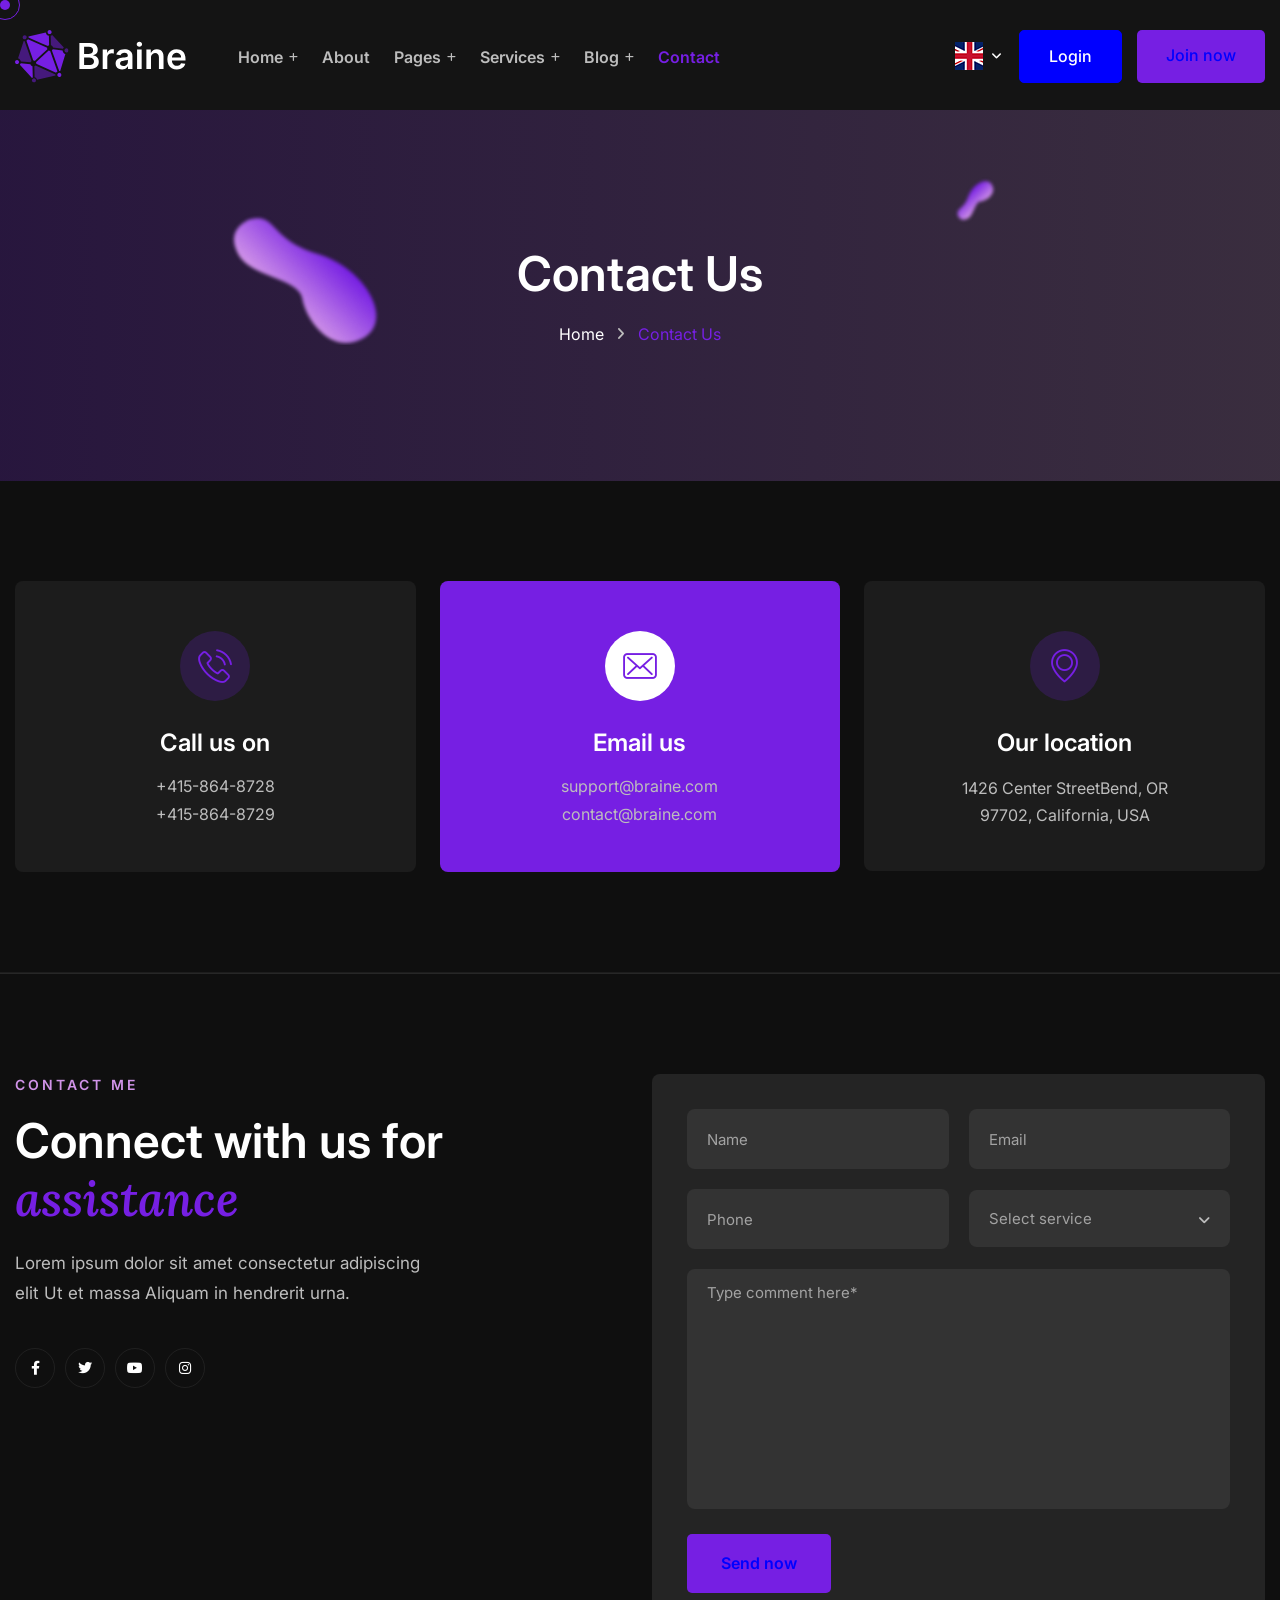
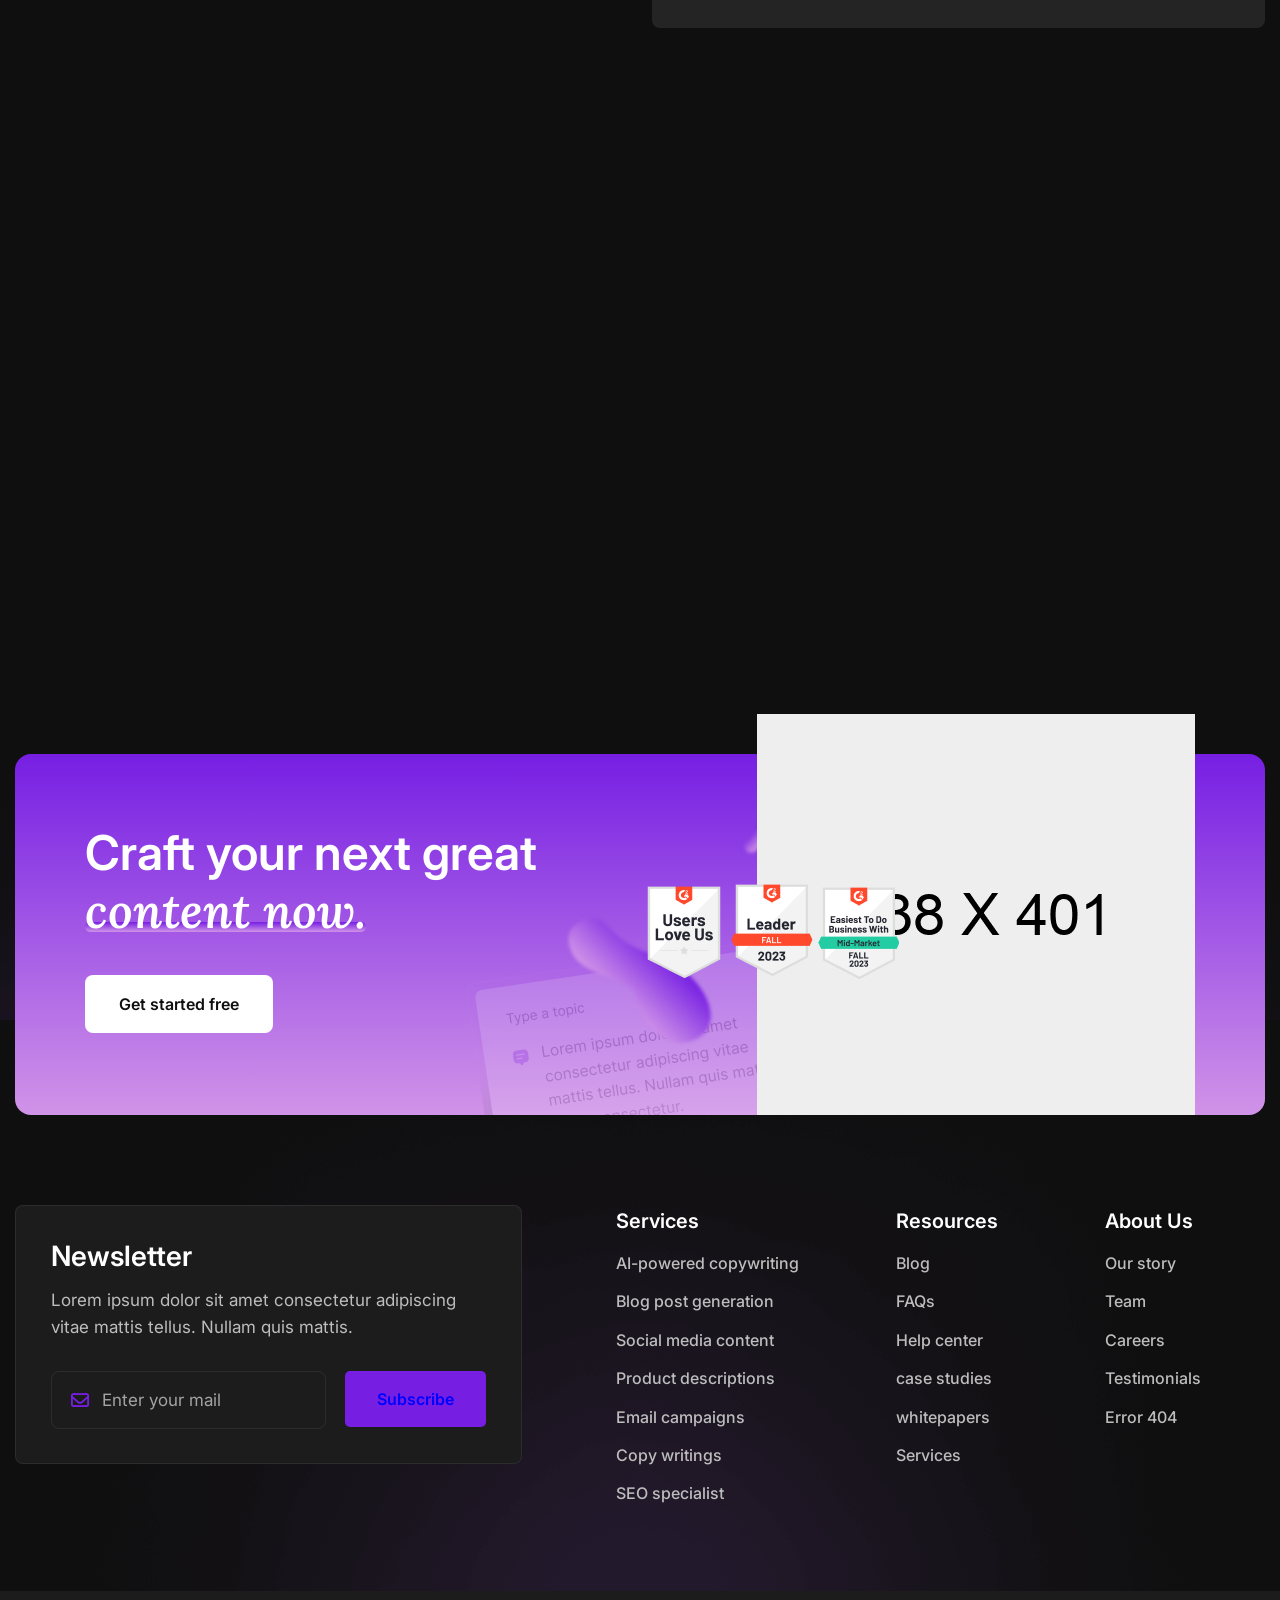
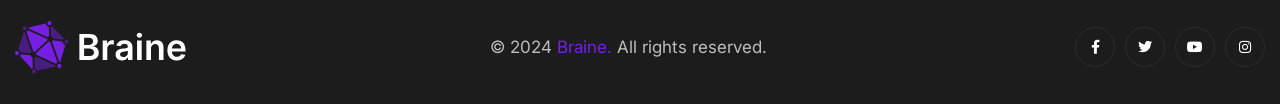
==== contact.html @ 80ae0225 "primeiro commit" ====
<!DOCTYPE html>
<html>
<head>
<meta charset="utf-8">
<title>Braine Digital Agency Business HTML-5 Template | Contact Us</title>
<!-- Stylesheets -->
<link href="assets/css/bootstrap.css" rel="stylesheet">
<link href="assets/css/style.css" rel="stylesheet">
<link href="assets/css/meanmenu.min.css" rel="stylesheet">
<link href="assets/css/responsive.css" rel="stylesheet">

<link href="https://fonts.googleapis.com/css2?family=Lora:ital,wght@0,400;0,500;0,600;0,700;1,600;1,700&display=swap" rel="stylesheet">
<link href="https://fonts.googleapis.com/css2?family=Inter:wght@300;400;500;600;700;800;900&display=swap" rel="stylesheet">

<link rel="shortcut icon" href="assets/images/favicon.png" type="image/x-icon">
<link rel="icon" href="assets/images/favicon.png" type="image/x-icon">

<!-- Responsive -->
<meta http-equiv="X-UA-Compatible" content="IE=edge">
<meta name="viewport" content="width=device-width, initial-scale=1.0, maximum-scale=1.0, user-scalable=0">

</head>

<body>

<div class="page-wrapper">
	
	<!-- Cursor -->
	<div class="cursor"></div>
	<div class="cursor-follower"></div>
	<!-- Cursor End -->
 	
	<!-- Preloader -->
	<div class="loader-wrap">
		<div class="preloader">
			<div class="preloader-close">x</div>
			<div id="handle-preloader" class="handle-preloader">
				<div class="animation-preloader">
					<div class="txt-loading">
						<span data-text-preloader="L" class="letters-loading">L</span>
						<span data-text-preloader="O" class="letters-loading">O</span>
						<span data-text-preloader="A" class="letters-loading">A</span>
						<span data-text-preloader="D" class="letters-loading">D</span>
						<span data-text-preloader="I" class="letters-loading">I</span>
						<span data-text-preloader="N" class="letters-loading">N</span>
						<span data-text-preloader="G" class="letters-loading">G</span>
					</div>
				</div>
			</div>
		</div>
	</div>
	<!-- Preloader End -->
	
	<!-- Main Header -->
	<header class="main-header header-style-two alternate">
		
		<!-- Header Lower -->
		<div class="header-lower">
			<div class="auto-container">
				<div class="inner-container">
					<div class="d-flex align-items-center justify-content-between flex-wrap">
						
						<div class="nav-outer d-flex align-items-center flex-wrap">
							<div class="logo-box">
								<div class="logo"><a href="index.html"><img src="assets/images/logo.svg" alt="" title=""></a></div>
							</div>
							<!-- Main Menu -->
							<nav class="main-menu navbar-expand-md">
								<div class="navbar-header">
									<!-- Toggle Button -->    	
									<button class="navbar-toggler" type="button" data-toggle="collapse" data-target="#navbarSupportedContent" aria-controls="navbarSupportedContent" aria-expanded="false" aria-label="Toggle navigation">
										<span class="icon-bar"></span>
										<span class="icon-bar"></span>
										<span class="icon-bar"></span>
									</button>
								</div>
								
								<div class="navbar-collapse collapse clearfix" id="navbarSupportedContent">
									<ul class="navigation clearfix">
										<li class="dropdown"><a href="#">Home</a>
											<ul>
												<li><a href="index.html">HomePage 01</a></li>
												<li><a href="index-2.html">HomePage 02</a></li>
												<li><a href="index-3.html">HomePage 03</a></li>
												<li class="dropdown"><a href="#">Header Style</a>
													<ul>
														<li><a href="index.html">Header 01</a></li>
														<li><a href="index-2.html">Header 02</a></li>
														<li><a href="index-3.html">Header 03</a></li>
													</ul>
												</li>
											</ul>
										</li>
										<li><a href="about.html">About</a></li>
										<li class="dropdown"><a href="#">Pages</a>
											<ul>
												<li><a href="faq.html">Faq</a></li>
												<li><a href="pricing.html">Price</a></li>
												<li><a href="testimonial.html">Testimonial</a></li>
												<li><a href="login.html">Login</a></li>
												<li><a href="register.html">Register</a></li>
												<li><a href="reset.html">Forgot password</a></li>
												<li class="dropdown"><a href="#">Team</a>
													<ul>
														<li><a href="team.html">Team</a></li>
														<li><a href="team-detail.html">Team detail</a></li>
													</ul>
												</li>
											</ul>
										</li>
										<li class="dropdown"><a href="#">Services</a>
											<ul>
												<li><a href="services.html">Services</a></li>
												<li><a href="service-detail.html">Services detail</a></li>
											</ul>
										</li>
										<li class="dropdown"><a href="#">Blog</a>
											<ul>
												<li><a href="blog.html">Blog grid</a></li>
												<li><a href="blog-classic.html">Blog classic</a></li>
												<li><a href="news-detail.html">Blog detail</a></li>
												<li><a href="not-found.html">Not found</a></li>
											</ul>
										</li>
										<li><a href="contact.html">Contact</a></li>
									</ul>
								</div>
							</nav>
						</div>

						<!-- Main Menu End-->
						<div class="outer-box d-flex align-items-center flex-wrap">

							<!-- Language DropDown -->
							<div class="language-dropdown">
								<button class="btn dropdown-toggle" type="button" id="dropdownMenuButton1" data-bs-toggle="dropdown" aria-expanded="false">
									<span class="flag"><img src="assets/images/icons/flag.png" alt="" /></span>&nbsp;<span class="fa-solid fa-angle-down fa-fw"></span>
								  </button>
								<ul class="dropdown-menu" aria-labelledby="dropdownMenuButton1">
									<li><a class="dropdown-item" href="#"><span class="flag"><img src="assets/images/icons/flag.png" alt="" /></span> English</a></li>
									<li><a class="dropdown-item" href="#"><span class="flag"><img src="assets/images/icons/arabic.png" alt="" /></span> Arbic</a></li>
									<li><a class="dropdown-item" href="#"><span class="flag"><img src="assets/images/icons/germany.png" alt="" /></span> German</a></li>
									<li><a class="dropdown-item" href="#"><span class="flag"><img src="assets/images/icons/france.png" alt="" /></span> French</a></li>
								</ul>
							</div>

							<!-- Button Box -->
							<div class="main-header_buttons">
								<a href="#" class="template-btn btn-style-two">
									<span class="btn-wrap">
										<span class="text-one">Login</span>
										<span class="text-two">Login</span>
									</span>
								</a>
								<a href="#" class="template-btn btn-style-one">
									<span class="btn-wrap">
										<span class="text-one">Join now</span>
										<span class="text-two">Join now</span>
									</span>
								</a>
							</div>

							<!-- Mobile Navigation Toggler -->
							<div class="mobile-nav-toggler">
								<svg xmlns="http://www.w3.org/2000/svg" class="icon icon-tabler icon-tabler-menu-2" width="24" height="24" viewBox="0 0 24 24" stroke-width="1.5" stroke="currentColor" fill="none" stroke-linecap="round" stroke-linejoin="round"><path stroke="none" d="M0 0h24v24H0z" fill="none"/><path d="M4 6l16 0" /><path d="M4 12l16 0" /><path d="M4 18l16 0" /></svg>
							</div>

						</div>

					</div>
				</div>
			</div>
		</div>
		<!--End Header Lower-->
		
		<!-- Mobile Menu  -->
		<div class="mobile-menu">
			<div class="menu-backdrop"></div>
			<div class="close-btn"><span class="icon fa-solid fa-xmark fa-fw"></span></div>
			
			<nav class="menu-box">
				<div class="nav-logo"><a href="index.html"><img src="assets/images/mobile-logo.svg" alt="" title=""></a></div>
				<div class="menu-outer"><!--Here Menu Will Come Automatically Via Javascript / Same Menu as in Header--></div>
			</nav>
		</div>
		<!-- End Mobile Menu -->
	
	</header>
	<!-- End Main Header -->
	
	<!-- Page Title -->
    <section class="page-title">
		<div class="page-title-icon" style="background-image:url(assets/images/icons/page-title_icon-1.png)"></div>
		<div class="page-title-icon-two" style="background-image:url(assets/images/icons/page-title_icon-2.png)"></div>
		<div class="page-title-shadow" style="background-image:url(assets/images/background/page-title-1.png)"></div>
		<div class="page-title-shadow_two" style="background-image:url(assets/images/background/page-title-2.png)"></div>
        <div class="auto-container">
			<h2>Contact Us</h2>
			<ul class="bread-crumb clearfix">
				<li><a href="index.html">Home</a></li>
				<li>Contact Us</li>
			</ul>
        </div>
    </section>
    <!-- End Page Title -->

	<!-- Contact Info -->
	<section class="contact-info">
		<div class="auto-container">
			<div class="row clearfix">

				<!-- Info Block One -->
				<div class="info-block_one col-lg-4 col-md-6 col-sm-12">
					<div class="info-block_one-inner">
						<div class="info-block_one-icon">
							<i class="icon-phone"></i>
						</div>
						<h4>Call us on</h4>
						<a href="tel:+415-864-8728">+415-864-8728</a> <br>
						<a href="tel:+415-864-8729">+415-864-8729</a>
					</div>
				</div>

				<!-- Info Block One -->
				<div class="info-block_one active col-lg-4 col-md-6 col-sm-12">
					<div class="info-block_one-inner">
						<div class="info-block_one-icon">
							<i class="icon-envelope"></i>
						</div>
						<h4>Email us</h4>
						<a href="mailto:">support@braine.com</a> <br>
						<a href="mailto:">contact@braine.com</a>
					</div>
				</div>

				<!-- Info Block One -->
				<div class="info-block_one col-lg-4 col-md-6 col-sm-12">
					<div class="info-block_one-inner">
						<div class="info-block_one-icon">
							<i class="icon-map"></i>
						</div>
						<h4>Our location</h4>
						<div class="text">1426 Center StreetBend, OR <br> 97702, California, USA</div>
					</div>
				</div>

			</div>
		</div>
	</section>
	<!-- End Faq One -->

	<!-- Team Detail Form -->
	<section class="team-detail_form">
		<div class="auto-container">
			<div class="row clearfix">
				<!-- Column -->
				<div class="column col-lg-6 col-md-12 col-sm-12">
					<!-- Sec Title -->
					<div class="sec-title style-four">
						<div class="sec-title_title">Contact me</div>
						<h2 class="sec-title_heading">Connect with us for <span>assistance</span></h2>
						<div class="sec-title_text">Lorem ipsum dolor sit amet consectetur adipiscing <br> elit Ut et massa Aliquam in hendrerit urna.</div>
					</div>
					<!-- Social Box -->
					<div class="contact-social_box">
						<a href="https://facebook.com/"><i class="fa-brands fa-facebook-f"></i></a>
						<a href="https://twitter.com/"><i class="fa-brands fa-twitter"></i></a>
						<a href="https://youtube.com/"><i class="fa-brands fa-youtube"></i></a>
						<a href="https://instagram.com/"><i class="fa-brands fa-instagram"></i></a>
					</div>
				</div>
				<!-- Column -->
				<div class="column col-lg-6 col-md-12 col-sm-12">
					<div class="default-form contact-form">
						<form method="post" action="sendemail.php" id="contact-form">
							<div class="row clearfix">
								<!--Form Group-->
								<div class="form-group col-lg-6 col-md-6 col-sm-6">
									<input type="text" name="name" value="" placeholder="Name" required>
								</div>
								<!--Form Group-->
								<div class="form-group col-lg-6 col-md-6 col-sm-6">
									<input type="email" name="email" value="" placeholder="Email" required>
								</div>
								<div class="form-group col-lg-6 col-md-6 col-sm-6">
									<input type="text" name="phone" value="" placeholder="Phone" required>
								</div>
								<!--Form Group-->
								<div class="form-group col-lg-6 col-md-6 col-sm-6">
									<select name="country" class="custom-select-box">
										<option>Select service</option>
										<option>Service 01</option>
										<option>Service 02</option>
										<option>Service 03</option>
									</select>
								</div>
								<div class="col-lg-12 col-md-12 col-sm-12 form-group">
									<textarea class="" name="message" placeholder="Type comment here*"></textarea>
								</div>
								<div class="form-group col-lg-12 col-md-12 col-sm-12">
									<button type="button" class="template-btn btn-style-one">
										<span class="btn-wrap">
											<span class="text-one">Send now</span>
											<span class="text-two">Send now</span>
										</span>
									</button>
								</div>
								
							</div>
						</form>
					</div>
				</div>
			</div>
		</div>
	</section>
	<!-- End Team Detail Form -->

	<!-- Map One -->
	<section class="map-one">
		<div class="auto-container">
			<div class="map-one_map">
				<iframe width="820" height="560" id="gmap_canvas" src="https://maps.google.com/maps?q=636+5th+Ave%2C+New+York&t=&z=18&ie=UTF8&iwloc=&output=embed"></iframe>
			</div>
		</div>
	</section>
	<!-- End Map One -->

	<!-- CTA One -->
	<section class="cta-one style-two">
		<div class="cta-one_shadow" style="background-image:url(assets/images/background/cta-shadow.png)"></div>
		<div class="auto-container">
			<div class="inner-container">
				<div class="cta-icon_one" style="background-image:url(assets/images/icons/cta-icon-1.png)"></div>
				<div class="cta-icon_two" style="background-image:url(assets/images/icons/cta-icon-2.png)"></div>
				<div class="cta-one_card">
					<img src="assets/images/icons/cta-card.png" alt="" />
				</div>
				<div class="row clearfix">
					<!-- Column -->
					<div class="cta-one_title-column col-lg-6 col-md-12 col-sm-12">
						<div class="cta-one_title-outer">
							<h2 class="cta-one_title">Craft your next great <span>content now.</span></h2>
							<div class="cta-one_button">
								<a href="about.html" class="template-btn btn-style-three">
									<span class="btn-wrap">
										<span class="text-one">Get started free</span>
										<span class="text-two">Get started free</span>
									</span>
								</a>
							</div>
						</div>
					</div>
					<!-- Column -->
					<div class="cta-one_image-column col-lg-6 col-md-12 col-sm-12">
						<div class="cta-one_image-outer">
							<div class="cta-one_cards">
								<img src="assets/images/icons/cta-cards.png" alt="" />
							</div>
							<div class="image">
								<img src="assets/images/resource/cta.png" alt="" />
							</div>
						</div>
					</div>
				</div>
			</div>
		</div>
	</section>
	<!-- End CTA One -->

	<!-- Main Footer -->
	<footer class="main-footer">
		<div class="footer_pattern" style="background-image: url(assets/images/background/footer-pattern.png)"></div>
		<div class="auto-container">
			<div class="inner-container">
				<!-- Widgets Section -->
				<div class="widgets-section">
					<div class="row clearfix">
						
						<!-- Big Column -->
						<div class="big-column col-lg-5 col-md-12 col-sm-12">
							<div class="footer-newsletter">
								<h5 class="footer-title">Newsletter</h5>
								<div class="footer-newsletter_text">Lorem ipsum dolor sit amet consectetur adipiscing vitae mattis tellus. Nullam quis mattis.</div>
								<div class="newsletter-box">
									<form method="post" action="contact.html">
										<div class="form-group">
											<span class="icon fa-regular fa-envelope fa-fw"></span>
											<input type="email" name="search-field" value="" placeholder="Enter your mail" required>
											<button type="submit" class="template-btn btn-style-one">
												<span class="btn-wrap">
													<span class="text-one">Subscribe</span>
													<span class="text-two">Subscribe</span>
												</span>
											</button>
										</div>
									</form>
								</div>
							</div>
						</div>

						<!-- Big Column -->
						<div class="big-column col-lg-7 col-md-12 col-sm-12">
							<div class="footer-lists_outer">
								<div class="row clearfix">
									<!-- Column -->
									<div class="column col-lg-5 col-md-4 col-sm-6">
										<h5 class="footer-title">Services</h5>
										<ul class="footer-pages_list">
											<li><a href="#">AI-powered copywriting</a></li>
											<li><a href="#">Blog post generation</a></li>
											<li><a href="#">Social media content</a></li>
											<li><a href="#">Product descriptions</a></li>
											<li><a href="#">Email campaigns</a></li>
											<li><a href="#">Copy writings</a></li>
											<li><a href="#">SEO specialist</a></li>
										</ul>
									</div>
									<!-- Column -->
									<div class="column col-lg-3 col-md-4 col-sm-6">
										<h5 class="footer-title">resources</h5>
										<ul class="footer-pages_list">
											<li><a href="#">Blog</a></li>
											<li><a href="#">FAQs</a></li>
											<li><a href="#">Help center</a></li>
											<li><a href="#">case studies</a></li>
											<li><a href="#">whitepapers</a></li>
											<li><a href="#">Services</a></li>
										</ul>
									</div>
									<!-- Column -->
									<div class="column col-lg-4 col-md-4 col-sm-6">
										<h5 class="footer-title">about us</h5>
										<ul class="footer-pages_list">
											<li><a href="#">Our story</a></li>
											<li><a href="#">Team</a></li>
											<li><a href="#">Careers</a></li>
											<li><a href="#">Testimonials</a></li>
											<li><a href="#">Error 404</a></li>
										</ul>
									</div>
								</div>
							</div>
						</div>

					</div>
				</div>
			</div>
		</div>
		<div class="footer-bottom">
			<div class="auto-container">
				<div class="inner-container d-flex justify-content-between align-items-center flex-wrap">
					<div class="footer-logo"><a href="index.html"><img src="assets/images/logo.svg" alt="" title=""></a></div>
					<div class="footer-copyright">&copy; 2024 <a href="index.html">Braine.</a> All rights reserved.</div>
					<!-- Social Box -->
					<div class="footer-social_box">
						<a href="https://facebook.com/"><i class="fa-brands fa-facebook-f"></i></a>
						<a href="https://twitter.com/"><i class="fa-brands fa-twitter"></i></a>
						<a href="https://youtube.com/"><i class="fa-brands fa-youtube"></i></a>
						<a href="https://instagram.com/"><i class="fa-brands fa-instagram"></i></a>
					</div>
				</div>
			</div>
		</div>
	</footer>

</div>
<!-- End PageWrapper -->

<div class="progress-wrap">
	<svg class="progress-circle svg-content" width="100%" height="100%" viewBox="-1 -1 102 102">
		<path d="M50,1 a49,49 0 0,1 0,98 a49,49 0 0,1 0,-98"/>
	</svg>
</div>

<script src="assets/js/jquery.js"></script>
<script src="assets/js/popper.min.js"></script>
<script src="assets/js/bootstrap.min.js"></script>
<script src="assets/js/appear.js"></script>
<script src="assets/js/parallax.min.js"></script>
<script src="assets/js/tilt.jquery.min.js"></script>
<script src="assets/js/jquery.paroller.min.js"></script>
<script src="assets/js/wow.js"></script>
<script src="assets/js/swiper.min.js"></script>
<script src="assets/js/backtotop.js"></script>
<script src="assets/js/odometer.js"></script>
<script src="assets/js/parallax-scroll.js"></script>

<script src="assets/js/gsap.min.js"></script>
<script src="assets/js/SplitText.min.js"></script>
<script src="assets/js/ScrollTrigger.min.js"></script>
<script src="assets/js/ScrollToPlugin.min.js"></script>
<script src="assets/js/ScrollSmoother.min.js"></script>

<script src="assets/js/magnific-popup.min.js"></script>
<script src="assets/js/nav-tool.js"></script>
<script src="assets/js/jquery-ui.js"></script>
<script src="assets/js/element-in-view.js"></script>
<script src="assets/js/validate.js"></script>
<script src="assets/js/script.js"></script>

<!--[if lt IE 9]><script src="https://cdnjs.cloudflare.com/ajax/libs/html5shiv/3.7.3/html5shiv.js"></script><![endif]-->
<!--[if lt IE 9]><script src="js/respond.js"></script><![endif]-->

</body>
</html>
---- assets/css/style.css ----
/* Braine Digital Agency Business HTML-5 Template */

/************ TABLE OF CONTENTS ***************
1. Fonts
2. Reset
3. Global
4. Main Header / Two / Three
5. Slider One / Two
6. Services One
7. About One
8. Choose One / Two
9. Answer One
10. Testimonial One / Two / Three
11. Steps One
12. Price One / Two
13. Faq One / Two
14. Social One
15. News One / Two
16. CTA One / Two / Three / Four
17. Main Footer
18. Banner One
19. Assistance One
20. LiveChat One
21. Counter One
22. Conversation One
23. Clients One
24. Order One
25. Tools One
26. Price Two
27. Community One
28. Members One
29. Data One
30. Page Title
31. Story One
32. Value One
33. Team One
34. Login
35. Register
36. Forgot Password
37. Team Detail
38. Service Detail
39. Our Blog
40. Blog Widgets
41. Blog Classic
42. Blog Detail
43. Comments Form
44. Comments Box
45. Not Found
46. Contact Info
47. Contact Form
48. Map

**********************************************/

/* 

	font-family: 'Inter', sans-serif;

*/

/*** 

====================================================================
	Attachment Css Files
====================================================================

***/

@import url('global.css');
@import url('header.css');
@import url('footer.css');
@import url('animate.css');
@import url('jquery-ui.css');
@import url('swiper.min.css');
@import url('icomoon-style.css');
@import url('font-awesome.css');
@import url('custom-animate.css');
@import url('magnific-popup.css');
@import url('odometer-theme-default.css');
@import url('jquery.bootstrap-touchspin.css');

/*** 

====================================================================
	Main Slider
====================================================================

***/

.slider-one{
	position:relative;
}

.slider-one::before{
	position:absolute;
	content: '';
	left: 0px;
	right: 0px;
	bottom: 0px;
	height: 50px;
	z-index: 10;
	background-color: var(--color-two);
	clip-path: polygon(15% 60%, 100% 0, 100% 100%, 0 100%, 0 0);
}

.slider-one .swiper-slide{
	position:relative;
	overflow:hidden;
	padding:200px 0px 380px;
}

.slider-one_pattern{
	position: absolute;
	left: 0px;
	top: 0px;
	right: 0px;
	bottom: 0px;
	z-index: 1;
	background-position: bottom center;
}

.slider-one_pattern-two{
	position: absolute;
	left: 0px;
	z-index: 1;
	bottom: -550px;
	width: 848px;
	height: 1088px;
	background-position: bottom center;
}

.slider-one_pattern-three{
	position: absolute;
	left: -200px;
	top: 80px;
	width: 909px;
	height: 640px;
	background-position: bottom center;
}

.slider-one_pattern-four{
	position: absolute;
	right: 0px;
	top: 0px;
	width: 709px;
	height: 752px;
	background-repeat: no-repeat;
}

.slider-one_author{
	position: absolute;
	left: 30px;
	top: 30px;
	z-index: 1;
}

.slider-one_author i{
	position: relative;
	display: block;
}

.slider-one_author-name{
	position: relative;
	margin-top: 8px;
	font-size: 20px;
	font-weight: 600;
	color: var(--color-four);
}

.slider-one_author-text{
	position: relative;
	font-size: 16px;
	margin-top: 2px;
	font-weight: 400;
	color: var(--color-four);
}

.slider-one_icon{
	position: absolute;
	left: 5%;
	top: 42%;
	width: 36px;
	height: 37px;
}

.slider-one_icon-two{
	position: absolute;
	right: 7%;
	bottom: 30%;
	width: 36px;
	height: 37px;
}

.slider-one_content{
	position:relative;
	z-index: 2;
}

.slider-one_content-inner{
	position:relative;
	margin-top: 80px;


}

.slider-one_title{
	position: relative;
	font-size: 16px;
	font-weight: 500;
	padding: 10px 20px;
	border-radius: 5px;
	color: var(--main-color);
	transition:all 900ms ease;
	-moz-transition:all 900ms ease;
	-webkit-transition:all 900ms ease;
	-ms-transition:all 900ms ease;
	-o-transition:all 900ms ease;
	display: inline-block;
	transition: 1.3s cubic-bezier(0.5, 0.5, 0, 1);
    clip-path: polygon(0% 0%, 0% 0%, 0% 100%, 0% 100%);
	background-color: rgba(var(--main-color-rgb), 0.10);
}

.slider-one_title i{
	position: relative;
	margin-right: 10px;
}

.slider-one .swiper-slide-active .slider-one_title{
	-webkit-transition-delay: 500ms;
	-moz-transition-delay: 500ms;
	-ms-transition-delay: 500ms;
	-o-transition-delay: 500ms;
	transition-delay: 500ms;
	clip-path: polygon(0% 0%, 100% 0%, 100% 100%, 0% 100%);
}

.slider-one_heading{
	margin-top: 25px;
	margin-bottom:30px;
	color: var(--white-color);

	transition:all 900ms ease;
	-moz-transition:all 900ms ease;
	-webkit-transition:all 900ms ease;
	-ms-transition:all 900ms ease;
	-o-transition:all 900ms ease;
	transition: 1.3s cubic-bezier(0.5, 0.5, 0, 1);
    clip-path: polygon(0% 0%, 0% 0%, 0% 100%, 0% 100%);
}

.slider-one_heading span{
	position: relative;
	font-weight: 600;
	font-style: italic;
	font-family: 'Lora', serif;
}

.slider-one_heading span::before{
	position: absolute;
	content: '';
	left: 0px;
	bottom: 12px;
	right: 0px;
	z-index: -1;
	height: 12px;
	border-radius: 50px;
	background: var(--main-color);
    background: linear-gradient(to top, var(--main-color) 0%, var(--color-two) 100%);
}

.slider-one .swiper-slide-active .slider-one_heading{
	-webkit-transition-delay: 800ms;
	-moz-transition-delay: 800ms;
	-ms-transition-delay: 800ms;
	-o-transition-delay: 800ms;
	transition-delay: 800ms;
	clip-path: polygon(0% 0%, 100% 0%, 100% 100%, 0% 100%);
}

.slider-one_text{
	position: relative;
	font-size: 17px;
	max-width: 600px;
	line-height: 27px;
	margin-bottom:35px;
	color: var(--color-three);

	transition:all 900ms ease;
	-moz-transition:all 900ms ease;
	-webkit-transition:all 900ms ease;
	-ms-transition:all 900ms ease;
	-o-transition:all 900ms ease;
	transition: 1.3s cubic-bezier(0.5, 0.5, 0, 1);
    clip-path: polygon(0% 0%, 0% 0%, 0% 100%, 0% 100%);
}

.slider-one .swiper-slide-active .slider-one_text{
	-webkit-transition-delay: 1100ms;
	-moz-transition-delay: 1100ms;
	-ms-transition-delay: 1100ms;
	-o-transition-delay: 1100ms;
	transition-delay: 1100ms;
	clip-path: polygon(0% 0%, 100% 0%, 100% 100%, 0% 100%);
}

.slider-one .slider-one_button{
	position: relative;
	gap: 25px;
	display:inline-block;
	transition:all 900ms ease;
	-moz-transition:all 900ms ease;
	-webkit-transition:all 900ms ease;
	-ms-transition:all 900ms ease;
	-o-transition:all 900ms ease;
	transition: 1.3s cubic-bezier(0.5, 0.5, 0, 1);
    clip-path: polygon(0% 0%, 0% 0%, 0% 100%, 0% 100%);
}

.slider-one .swiper-slide-active .slider-one_button{
	-webkit-transition-delay: 1400ms;
	-moz-transition-delay: 1400ms;
	-ms-transition-delay: 1400ms;
	-o-transition-delay: 1400ms;
	transition-delay: 1400ms;
	clip-path: polygon(0% 0%, 100% 0%, 100% 100%, 0% 100%);
}

.slider-one_video{
	position: relative;
}

.slider-one_video .play-box{
	position:relative;
}

.slider-one_video .play-box:hover .fa{
	color: var(--main-color);
	background-color: var(--white-color);
}

.slider-one_video .play-box .fa{
	position:relative;
	width:60px;
	height:60px;
	float:left;
	margin-top:3px;
	font-size:18px;
	line-height:60px;
	border-radius:50px;
	display:inline-block;
	color:var(--white-color);
	text-align:center !important;
	background-color: var(--main-color);
	transition:all 300ms ease;
	-moz-transition:all 300ms ease;
	-webkit-transition:all 300ms ease;
	-ms-transition:all 300ms ease;
	-o-transition:all 300ms ease;
}

.slider-one_image-column{
	position: relative;
}

.slider-one_image-outer{
	position: relative;
	padding-bottom: 75px;
}

.slider-one_image{
	position: relative;
	transition:all 900ms ease;
	-moz-transition:all 900ms ease;
	-webkit-transition:all 900ms ease;
	-ms-transition:all 900ms ease;
	-o-transition:all 900ms ease;
	transition: 1.3s cubic-bezier(0.5, 0.5, 0, 1);
    clip-path: polygon(0% 0%, 0% 0%, 0% 100%, 0% 100%);
	
}

.slider-one .swiper-slide-active .slider-one_image{
	-webkit-transition-delay: 700ms;
	-moz-transition-delay: 700ms;
	-ms-transition-delay: 700ms;
	-o-transition-delay: 700ms;
	transition-delay: 700ms;
	clip-path: polygon(0% 0%, 100% 0%, 100% 100%, 0% 100%);
}

.slider-one_graph{
	position: absolute;
	left: -100px;
	z-index: 1;
	bottom: 0px;
}

.slider-one_graph-title{
	position: absolute;
	left: 25px;
	top: 20px;
	font-size: 22px;
	font-weight: 600;
	line-height: 28px;
	color: var(--main-color);
}

.slider-one_graph-title span{
	position: relative;
	display: block;
	font-weight: 400;
	font-size: 17px;
}

.slider-one_graph-title sup{
	position: relative;
	display: inline-block;
}

.slider-one_graph-title i{
	position: relative;
	font-size: 12px;
}

.slider-one_percentage{
	position: absolute;
	right: -35px;
	top: 40px;
	z-index: 1;
	width: 145px;
	overflow: hidden;
	border-radius: 8px;
	padding: 10px 35px;
	-webkit-animation: icon-bounce 0.8s ease-out infinite;
    animation: icon-bounce 0.8s ease-out infinite;
}

.slider-one_percentage i{
	position: absolute;
	left: 10px;
	top: 30px;
	font-size: 20px;
	color: var(--main-color);
}

.slider-one_percentage::before{
	position: absolute;
	content: '';
	left: 0px;
	top: 0px;
	right: 0px;
	bottom: 0px;
	background: url(../images/main-slider/percentage-bg.png);
	background-size: cover;
}

.slider-one_percentage .slider-one_percent{
	position: relative;
	font-weight: 700;
	font-size: 50px;
	line-height: 1em;
	color: blue;

	background-image: var(--base-gradient);
	-webkit-background-clip: text;
	-moz-background-clip: text;
	background-clip: text;
	-webkit-text-fill-color: transparent;
	--base-gradient: linear-gradient(to right, blue 0%, blue 100%);
}

.slider-one_percentage .slider-one_percent sub{
	position: relative;
	font-size: 20px;
	bottom: 5px;
	background-image: blue;
	-webkit-background-clip: text;
	-moz-background-clip: text;
	background-clip: text;
	-webkit-text-fill-color: transparent;
	--base-gradient: linear-gradient(to right, blue 0%, blue 100%);
}

.slider-one_percentage-text{
	position: relative;
	font-size: 16px;
	display: inline-block;

	background-image: var(--base-gradient);
	-webkit-background-clip: text;
	-moz-background-clip: text;
	background-clip: text;
	-webkit-text-fill-color: transparent;
	--base-gradient: linear-gradient(to right, var(--main-color) 0%, var(--color-five) 100%);
}

/*** 

====================================================================
	Services One
====================================================================

***/

.services-one{
	position: relative;
	z-index: 1;
	padding: 60px 0px 70px;
}

.services-one.style-two{
	padding-top: 100px;
}

.service-block_one{
	position: relative;
	margin-bottom: 30px;
}

.service-block_one-inner{
	position: relative;
	padding: 30px 30px;
	overflow: hidden;
	border-radius: 8px;
	background: rgba(var(--white-color-rgb), 0.10);
    background: linear-gradient(to bottom, rgba(var(--white-color-rgb), 0.10) 0%, var(--color-two) 100%);
}

.service-block_one-inner::before{
	position: absolute;
	content: '';
	left: 1px;
	top: 1px;
	right: 1px;
	bottom: 1px;
	overflow: hidden;
	border-radius: 8px;
	background: rgba(var(--color-seven-rgb), 1);
    background: linear-gradient(to bottom, rgba(var(--color-seven-rgb), 1) 0%, rgba(var(--white-color-rgb), 0) 100%);
}

.service-block_one-icon{
	position: relative;
	width: 70px;
	height: 70px;
	font-size: 32px;
	line-height: 76px;
	text-align: center;
	border-radius: 50px;
	display: inline-block;
	color: var(--main-color);
	display: inline-block;
	transition:all 500ms ease;
	-moz-transition:all 500ms ease;
	-webkit-transition:all 500ms ease;
	-ms-transition:all 500ms ease;
	-o-transition:all 500ms ease;
}

.service-block_one-icon::before{
	position: absolute;
	content: '';
	left: 0px;
	top: 0px;
	right: 0px;
	bottom: 0px;
	z-index: -1;
	opacity: 0.50;
	border-radius: 50px;
    background: var(--main-color);
    background: linear-gradient(to right, var(--main-color) 0%, var(--color-five) 100%)
}

.service-block_one-inner:hover .service-block_one-icon{
	color: var(--white-color);
	background-color: var(--main-color);
	transform: rotateY(180deg);
}

.service-block_one-heading{
	position: relative;
	margin-top: 22px;
}

.service-block_one-heading a{
	position: relative;
	color: var(--white-color);
}

.service-block_one-heading a:hover{
	color: var(--main-color);
}

.service-block_one-text{
	position: relative;
	margin-top: 15px;
	font-size: 17px;
	line-height: 27px;
	margin-bottom: 25px;
	color: var(--color-six);
}

.service-block_one-text span{
	position: relative;
	color: var(--main-color);
}

.service-block_one-number{
	position: relative;
	font-size: 16px;
	opacity: 0.20;
	font-weight: 600;
	color: var(--white-color);
}

.service-block_one-join{
	position: relative;
	font-size: 16px;
	font-weight: 600;
	color: var(--white-color);
}

.service-block_one-join i{
	position: relative;
	font-size: 12px;
}

.service-block_one-join:hover{
	color: var(--main-color);
}

/* Service Block Two */

.service-block_two{
	position: relative;
}

.service-block_two-inner{
	position: relative;
	padding: 30px 30px;
	border-radius: 8px;
	overflow: hidden;
	min-height: 325px;
}

.service-block_two-inner::before{
	position: absolute;
	content: '';
	left: 0px;
	top: 0px;
	right: 0px;
	bottom: 0px;
	opacity: 0.50;
	background: rgba(var(--main-color-rgb), 1);
    background: linear-gradient(to bottom, rgba(var(--main-color-rgb), 1) 0%, rgba(var(--white-color-rgb), 0) 100%);
}

.service-block_two-icon{
	position: relative;
	margin-bottom: 25px;
}

.service-block_two-heading{
	position: relative;
	margin-bottom: 15px;
}

.service-block_two-heading a{
	position: relative;
	color: var(--white-color);
}

.service-block_two-text{
	position: relative;
	font-size: 17px;
	color: var(--color-six);
}

.service-block_two-button{
	position: relative;
	margin-top: 40px;
}

.service-block_two-sideicon{
	position: absolute;
	right: 0px;
	bottom: 0px;
	width: 148px;
	height: 102px;
}

/*** 

====================================================================
	About One
====================================================================

***/

.about-one{
	position: relative;
	padding: 100px 0px 70px;
}

.about-one .sec-title_title{
	color: #D093E8;
}

.about-one_icon{
	position: absolute;
	left: 5%;
	height: 95px;
	width: 125px;
	bottom: 15%;
	-webkit-animation: icon-bounce 0.8s ease-out infinite;
    animation: icon-bounce 0.8s ease-out infinite;
}

.about-one_icon-two{
	position: absolute;
	right: 10%;
	bottom: 16%;
	width: 43px;
	height: 45px;
}

.about-one_pattern{
	position: absolute;
	right: 0px;
	top: -250px;
	width: 709px;
	height: 1152px;
	background-position: right center;
	background-repeat: no-repeat;
}

.about-one_icon-three{
	position: absolute;
	left: 0px;
	top: 0px;
	bottom: 0px;
	right: -150px;
	background-position: center center;
	background-repeat: no-repeat;
}

.about-one_tab-column{
	position: relative;
	margin-bottom: 30px;
}

.about-one_content-column{
	position: relative;
	margin-bottom: 30px;
}

.about-one_content-outer{
	position: relative;
	padding-left: 0px;
	margin-left: 20px;
}

.about-one .sec-title{
	margin-bottom: 20px;
}

.about-one p{
	position: relative;
	font-size: 17px;
	line-height: 27px;
	margin-bottom: 15px;
	color: var(--color-three);
}

.about-one p span{
	position: relative;
	color: var(--main-color);
}

.about-one_options{
	position: relative;
	margin-top: 35px;
	display: flex;
	gap: 20px;
}

.about-one_rating-box{
	position: relative;
	font-size: 50px;
	display: flex;
	gap: 15px;
	font-weight: 600;
	color: var(--main-color);
	font-family: 'Lora', serif;
}

.about-one_rating{
	position: relative;
	color: #FCCA18;
	font-size: 14px;
}

.about-one_rating i{
	position: relative;
	display: block;
	font-size: 15px;
	font-weight: 400;
	color: var(--color-six);
	font-family: 'Inter', sans-serif;
}

/*** 

====================================================================
	Choose One
====================================================================

***/

.choose-one{
	position: relative;
}

.choose-one .auto-container{
	position: relative;
	max-width: 1650px;
	
}

.choose-one .inner-container{
	position: relative;
	border-radius: 10px;
	padding: 80px 160px 50px;
	background-color: var(--main-color);
}

.counter-block_one{
	position: relative;
	margin-bottom: 30px;
}

.counter-block_one-inner{
	position: relative;
	border-radius: 6px;
	padding: 40px 30px 38px;
	background-color: rgba(var(--white-color-rgb), 0.10);
}

.counter-block_one-inner:hover .counter-block_one-icon{
	animation: icon-bounce 0.8s ease-out;
    -webkit-animation: icon-bounce 0.8s ease-out;
}

.counter-block_one-icon{
	position: relative;
	line-height: 1em;
	font-size: 44px;
	color: var(--white-color);
}

.counter-block_one-count{
	position: relative;
	line-height: 1em;
	font-size: 44px;
	font-weight: 600;
	margin-top: 22px;
	color: var(--white-color);
}

.counter-block_one-text{
	position: relative;
	font-weight: 400;
	margin-top: 14px;
	font-size: 17px;
	line-height: 27px;
	color: var(--color-three);
}

/*** 

====================================================================
	Answer One
====================================================================

***/

.answer-one{
	position: relative;
	padding: 100px 0px 40px;
}

.answer-one .sec-title_title {
    color: #D093E8;
}

.answer-one_title-column{
	position: relative;
	margin-bottom: 30px;
}

.answer-one_title-outer{
	position: relative;
	padding-top: 45px;
	margin-right: -30px;
}

.answer-one_list{
	position: relative;
}

.answer-one_list li{
	position: relative;
	font-size: 17px;
	max-width: 470px;
	line-height: 27px;
	padding-left: 30px;
	margin-bottom: 15px;
	color: var(--color-six);
}

.answer-one_list li i{
	position: absolute;
	left: 0px;
	top: 4px;
	color: var(--main-color);
}

.answer-one_list li:last-child{
	margin-bottom: 0px;
}

.answer-one_button{
	position: relative;
	margin-top: 40px;
}

.answer-one_content-column{
	position: relative;
	margin-bottom: 30px;
}

.answer-one_content-outer{
	position: relative;
	padding-top: 40px;
	padding-right: 50px;
	padding-left: 55px;
	padding-bottom: 40px;
}

.answer-one_pattern{
	position: absolute;
	right: 0px;
	top: -110px;
	left: 0px;
	bottom: 0px;
	z-index: -1;
	background-position: right top;
	background-repeat: no-repeat;
}

/* Answer One Author */

.answer-one_author{
	position: relative;
	z-index: 1;
	margin-bottom: 15px;
}

.answer-one_author-inner{
	position: relative;
	min-height: 140px;
	padding-left: 140px;
	display: inline-block;
}

.answer-one_author-inner::before{
	position: absolute;
	content: '';
	left: 50px;
	top: 16px;
	right: -10px;
	bottom: 11px;
	border-radius: 8px;

	background: var(--color-two);
    background: linear-gradient(to left, rgba(var(--main-color-rgb), 0) 0%, rgba(var(--color-two-rgb), 0.10) 100%);

	border: 1px solid rgba(var(--black-color-rgb), 0.10);
}

.answer-one_author-image{
	position: absolute;
	left: 0px;
	top: 0px;
	width: 140px;
	height: 140px;
	z-index: 10;
	padding: 8px 8px;
	border-radius: 150px;
	background-color: rgba(var(--white-color-rgb), 0.05);
	border: 1px solid rgba(var(--white-color-rgb), 0.10);
}

.answer-one_author-image img{
	position: relative;
	width: 100%;
	display: block;
}

.answer-one_author-content{
	position: relative;
	margin-left: -30px;
	margin-top: 25px;
	border-radius: 8px;
	display: inline-block;
	padding: 20px 30px 20px 50px;
	background-color: var(--color-four);
}

.answer-one_author-text{
	position: relative;
	font-size: 17px;
	max-width: 400px;
	line-height: 27px;
	color: var(--color-three);
}

.answer-one_scroll-content_outer{
	position: relative;
	height: 242px;
	padding: 8px 8px;
	margin-left: 180px;
	margin-right: 20px;
}

.answer-one_scroll-content_outer::before{
	position: absolute;
	content: '';
	left: 0px;
	top: 0px;
	right: 0px;
	bottom: 0px;
	border-radius: 8px;

	background: var(--color-two);
    background: linear-gradient(to left, rgba(var(--main-color-rgb), 0) 0%, rgba(var(--color-two-rgb), 0.10) 100%);

	border: 1px solid rgba(var(--black-color-rgb), 0.10);
}

.answer-one_scroll-content{
	position: relative;
	height: 225px;
	overflow-y: auto;
	border-radius: 8px;
	padding: 25px 25px;
	background-color: var(--color-four);
}

.answer-one_scroll-content::before{
	position: absolute;
	content: '';
	left: 0px;
	top: 40%;
	right: 0px;
	height: 100%;
	z-index: 1;
	border-radius: 8px;
	background: rgba(var(--color-two-rgb), 1);
    background: linear-gradient(to top, rgba(var(--color-two-rgb), 1) 0%, rgba(var(--white-color-rgb), 0) 100%);
}

.answer-one_scroll-content .title{
	position: relative;
	font-size: 15px;
	margin-bottom: 15px;
	color: var(--color-three);
}

.answer-one_scroll-content .text{
	position: relative;
	padding-left: 35px;
}

.answer-one_scroll-content .text .icon{
	position: absolute;
	left: 0px;
	top: 3px;
	font-size: 20px;
	line-height: 1em;
	color: var(--main-color);
}

.answer-one_scroll-content .text p{
	position: relative;
	font-size: 17px;
	line-height: 27px;
	margin-bottom: 15px;
	color: var(--color-three);
}

.answer-one_icon{
	position: absolute;
	right: -25px;
	top: 40px;
	z-index: 1;
	border-radius: 50%;
	display: inline-block;
	background-color: var(--main-color);
	-webkit-animation: icon-bounce 0.8s ease-out infinite;
    animation: icon-bounce 0.8s ease-out infinite;
}

/* Search Widget */

.answer-search_box{
	margin-top: 35px;
	margin-left: 180px;
	margin-right: 20px;
}

.answer-search_box .form-group{
	position:relative;
	margin:var(--margin-zero);
}

.answer-search_box .form-group .search-icon{
	position:absolute;
	left: 20px;
	top: 20px;
	z-index: 1;
	font-size: 20px;
	line-height: 1em;
	color: var(--color-two);
}

.answer-search_box .form-group input:focus + button{
	color: var(--white-color);
	background-color: var(--main-color);
}

.answer-search_box .form-group input[type="text"],
.answer-search_box .form-group input[type="search"]{
	position:relative;
	line-height:28px;
	font-size:17px;
	background:none;
	display:block;
	width:100%;
	height:60px;
	border-radius:8px;
	color:var(--black-color);
	padding:10px 50px 10px 60px;
	transition:all 500ms ease;
	-moz-transition:all 500ms ease;
	-webkit-transition:all 500ms ease;
	-ms-transition:all 500ms ease;
	-o-transition:all 500ms ease;
	border:1px solid rgba(var(--black-color-rgb), 0.10);
	background-color: #e4d5e4;
}

.answer-search_box .form-group input::placeholder,
.answer-search_box .form-group textarea::placeholder{
	color:var(--black-color);
}

.answer-search_box .form-group button{
	position:absolute;
	right:5px;
	top:5px;
	bottom: 5px;
	width:60px;
	display:block;
	cursor:pointer;
	line-height:50px;
	font-weight:normal;
	border-radius:0px;
	font-size:24px;
	background: none;
	border-radius: 5px;
	color:var(--color-two);
	transition:all 500ms ease;
	-moz-transition:all 500ms ease;
	-webkit-transition:all 500ms ease;
	-ms-transition:all 500ms ease;
	-o-transition:all 500ms ease;
}

.answer-search_box .form-group button:hover{
	background-color:var(--main-color);
	color:var(--white-color);
}

/*** 

====================================================================
	Testimonial One
====================================================================

***/

.testimonial-one{
	position: relative;
}

.testimonial-one .sec-title_title {
    color: #D093E8;
}

.testimonial-one .auto-container{
	position: relative;
	max-width: 1650px;
}

.testimonial-one .inner-container{
	position: relative;
	border-radius: 10px;
	padding: 100px 120px 100px;
	background-position: center center;
	background-repeat: no-repeat;
	background-color: var(--color-seven);
}

.testimonial-block_one{
	position: relative;
	margin-bottom: 30px;
}

.testimonial-block_one-inner{
	position: relative;
	padding: 40px 30px;
	overflow: hidden;
	border-radius: 8px;
	background: rgba(var(--white-color-rgb), 0.05);
    background: linear-gradient(to bottom, rgba(var(--white-color-rgb), 0.05) 0%, var(--color-seven) 100%);
}

.testimonial-block_one-inner::before{
	position: absolute;
	content: '';
	left: 1px;
	top: 1px;
	right: 1px;
	bottom: 1px;
	border-radius: 8px;
	background-color: var(--color-seven);
}

.testimonial-block_one-rating{
	position: relative;
	color: #FCCA18;
    font-size: 14px;
}

.testimonial-block_one-text{
	position: relative;
	margin-top: 25px;
	font-size: 22px;
	line-height: 32px;
	color: var(--color-six);
}

.testimonial-block_one-text span{
	color: var(--main-color);
}

.testimonial-block_one-author_box{
	position: relative;
	margin-top: 40px;
	font-size: 20px;
	padding-top: 7px;
	align-items: center;
	padding-left: 80px;
	display: inline-block;
	color: var(--white-color);
}

.testimonial-block_one-author-image{
	position: absolute;
	left: 0px;
	top: 0px;
	width: 60px;
	height: 60px;
	border-radius: 150px;
	overflow: hidden;
}

.testimonial-block_one-author_box span{
	position: relative;
	display: block;
	font-size: 16px;
	margin-top: 6px;
	color: var(--color-six);
}

.testimonial-one .three-item_carousel-pagination{
	position: relative;
	z-index: 10;
	margin-top: 30px;
	text-align: center;
}

.testimonial-one .swiper-pagination-bullet{
	position: relative;
	width: 12px;
	height: 12px;
	opacity: 1;
	border-radius: 50px;
	margin: 0px 6px !important;
	transition:all 300ms ease;
	-moz-transition:all 300ms ease;
	-webkit-transition:all 300ms ease;
	-ms-transition:all 300ms ease;
	-o-transition:all 300ms ease;
	background: none;
	border:1px solid rgba(var(--white-color-rgb), 0.60);
}

.testimonial-one .swiper-pagination-bullet:hover,
.testimonial-one .swiper-pagination-bullet.swiper-pagination-bullet-active{
	opacity: 1;
	border-color:var(--main-color);
	background-color: rgba(var(--main-color-rgb), 1);
}

/*** 

====================================================================
	Steps One
====================================================================

***/

.steps-one{
	position: relative;
	z-index: 2;
	padding: 110px 0px 70px;
}

.steps-one .sec-title_title {
    color: #D093E8;
}

.steps-one_bg{
	position: absolute;
	left: 0px;
	top: 0px;
	right: 0px;
	bottom: 0px;
	background-position: center center;
	background-repeat: no-repeat;
}

.steps-one_icon{
	position: absolute;
	left: 20%;
	bottom: 15%;
	width: 43px;
	height: 45px;
}

.steps-one .inner-container{
	position: relative;
}

.steps-one .circle-layer{
	position: absolute;
	left: 150px;
	top: 150px;
	width: 930px;
	height: 930px;
	border-radius: 50%;
	border: 1px dashed rgba(var(--white-color-rgb), 0.20);
}

.steps-one .dots-layer{
	position: absolute;
	left: 150px;
	top: 150px;
	width: 930px;
	height: 930px;
	border-radius: 50%;
}

.steps-one .dots-layer .dot-one{
	position: absolute;
	left: 22%;
    top: 8%;
	width: 8px;
	height: 8px;
	border-radius: 50px;
	background-color: var(--white-color);
}

.steps-one .dots-layer .dot-two{
	position: absolute;
	left: 42%;
    bottom: 2px;
	width: 8px;
	height: 8px;
	border-radius: 50px;
	background-color: var(--white-color);
}

.steps-one .column:nth-child(2n + 0){
	margin-top: -330px;
}

.steps-one_button{
	margin-bottom: 70px;
}

.step-block_one{
	position: relative;
	margin-bottom: 30px;
}

.step-block_one-inner{
	position: relative;
	padding: 30px 25px;
	border-radius: 8px;
	background: rgba(var(--main-color-rgb), 1);
    background: linear-gradient(to bottom, rgba(var(--main-color-rgb), 1) 0%, var(--color-two) 100%);
}

.step-block_one-steps{
	position: relative;
	padding: 7px 18px;
	border-radius: 50px;
	display: inline-block;
	color: var(--white-color);
	text-transform: capitalize;
	background-color: var(--color-two);
}

.step-block_one-title{
	position: relative;
	font-size: 22px;
	font-weight: 600;
	margin-top: 22px;
	color: var(--white-color);
}

.step-block_one-text{
	position: relative;
	font-size: 17px;
	line-height: 27px;
	margin-top: 15px;
	color: var(--color-six);
}

.step-block_one-content{
	position: relative;
	margin-top: 35px;
}

.step-block_one-content::before{
	position: absolute;
	content: '';
	left: 0px;
	top: 40%;
	right: 0px;
	bottom: 0px;
	z-index: 1;
	border-radius: 8px;
	background: rgba(var(--color-two-rgb), 1);
    background: linear-gradient(to top, rgba(var(--color-two-rgb), 1) 0%, rgba(var(--white-color-rgb), 0) 100%);
}

/*** 

====================================================================
	Price One
====================================================================

***/

.price-one{
	position: relative;
	z-index: 1;
}

.price-one .sec-title_title {
    color: #D093E8;
}

.price-one_bg{
	position: absolute;
	left: 0px;
	top: -500px;
	right: 0px;
	bottom: 500px;
	background-position: left top;
	background-repeat: no-repeat;
}

.price-one .auto-container{
	position: relative;
	max-width: 1650px;
}

.price-one .inner-container{
	position: relative;
	border-radius: 10px;
	padding: 100px 120px 100px;
	background-position: center center;
	background-repeat: no-repeat;
	background-color: var(--color-seven);
}

.price-one .pricing-tabs .price-block_one,
.price-two .pricing-tabs .price-block_one,
.price-two .pricing-tabs .price-block_two{
	transform:rotateY(90deg);
}

.price-one .pricing-tabs .tabs-content .tab.active-tab .price-block_one,
.price-two .pricing-tabs .tabs-content .tab.active-tab .price-block_one,
.price-two .pricing-tabs .tabs-content .tab.active-tab .price-block_two{
	transform:rotateY(0deg);
}

.pricing-tabs{
	position:relative;
	z-index:2;
}

.pricing-tabs .tabs-content .tab{
	position:relative;
	display:none;
}

.pricing-tabs .tabs-content .tab.active-tab{
	display:block;	
}

.pricing-tabs .buttons-outer{
	text-align:center;
}

.pricing-tabs .tab-buttons{
	position:relative;
	overflow:hidden;
	z-index: 1;
	padding: 6px 6px;
	text-align:center;
	border-radius: 8px;
	display: inline-block;
	border: 1px solid var(--main-color);
}

.pricing-tabs .tab-buttons .tab-btn{
	position:relative;
	font-size:16px;
	font-weight:600;
	float:left;
	cursor:pointer;
	padding:16px 34px;
	border-radius:8px;
	color:var(--white-color);
	-webkit-transition:all 300ms ease;
	-ms-transition:all 300ms ease;
	-o-transition:all 300ms ease;
	-moz-transition:all 300ms ease;
	transition:all 300ms ease;
}

.pricing-tabs .tab-buttons .tab-btn::before{
	position: absolute;
	content: '';
	left: 0px;
	top: 0px;
	right: 0px;
	bottom: 0px;
	z-index: -1;
	opacity: 0;
	border-radius:8px;
	-webkit-transition:all 500ms ease;
	-ms-transition:all 500ms ease;
	-o-transition:all 500ms ease;
	-moz-transition:all 500ms ease;
	transition:all 500ms ease;
	background-color: var(--main-color);
	transform: scale(0.1,1);
}

.pricing-tabs .tab-buttons .tab-btn:hover::before,
.pricing-tabs .tab-buttons .tab-btn.active-btn::before{
	opacity: 1;
	transform: scale(1,1);
}

.pricing-tabs .tab-buttons .tab-btn:hover,
.pricing-tabs .tab-buttons .tab-btn.active-btn{
	color:#ffffff;
}

.pricing-tabs .tabs-content{
	position: relative;
	margin-top: 40px;
}

.price-block_one{
	position: relative;
	margin-bottom: 30px;
	transition:all 900ms ease;
	-moz-transition:all 900ms ease;
	-webkit-transition:all 900ms ease;
	-ms-transition:all 900ms ease;
	-o-transition:all 900ms ease;
}

.price-block_one-inner{
	position: relative;
	border-radius: 8px;
	padding: 35px 35px 40px;
	transition:all 500ms ease;
	-moz-transition:all 500ms ease;
	-webkit-transition:all 500ms ease;
	-ms-transition:all 500ms ease;
	-o-transition:all 500ms ease;
	border: 1px solid rgba(var(--white-color-rgb), 0.06);
}

.price-block_one-inner::before{
	position: absolute;
	content: '';
	left: 0px;
	top: 0px;
	right: 0px;
	bottom: 0px;
	opacity: 0;
	transform: scale(0.2,1);
	border-radius: 8px;
	transition:all 500ms ease;
	-moz-transition:all 500ms ease;
	-webkit-transition:all 500ms ease;
	-ms-transition:all 500ms ease;
	-o-transition:all 500ms ease;
	background-color: var(--main-color);
}

.price-block_one.active .price-block_one-inner::before{
	opacity: 1;
	transform: scale(1,1);
}

.price-block_one.style-two .price-block_one-content{
	border: 0px;
	padding: 0px;
	margin-top: 18px;
}

.price-block_one.style-two .price-block_one-list{
	margin-top: 30px;
	padding-top: 30px;
	border-top: 1px solid rgba(var(--white-color-rgb), 0.06);
}

.price-block_one.style-two .price-one_button{
	border: none;
	font-size: 16px;
	padding: 17px 10px;
	color: var(--main-color);
	background-color: rgba(var(--main-color-rgb), 0.12);
}

.price-block_one.style-two .price-one_button:hover{
	color: var(--white-color);
	background-color: rgba(var(--main-color-rgb), 1);
}

.price-one_stars{
	position: absolute;
	right: 30px;
	top: 30px;
	width: 52px;
	height: 52px;
	opacity: 0;
	transition:all 500ms ease;
	-moz-transition:all 500ms ease;
	-webkit-transition:all 500ms ease;
	-ms-transition:all 500ms ease;
	-o-transition:all 500ms ease;
}

.price-block_one.active .price-one_stars{
	opacity: 1;
}

.price-block_one.active .price-block_one-title,
.price-block_one.active .price-block_one-subtitle,
.price-block_one.active .price-block_one-price,
.price-block_one.active .price-block_one-text{
	color: var(--white-color);
}

.price-block_one-title{
	position: relative;
	font-weight: 600;
	font-size: 30px;
	line-height: 1em;
	color: var(--white-color);
	transition:all 500ms ease;
	-moz-transition:all 500ms ease;
	-webkit-transition:all 500ms ease;
	-ms-transition:all 500ms ease;
	-o-transition:all 500ms ease;
}

.price-block_one-subtitle{
	position: relative;
	font-weight: 400;
	font-size: 17px;
	opacity: 0.70;
	margin-top: 12px;
	color: var(--color-six);
	transition:all 500ms ease;
	-moz-transition:all 500ms ease;
	-webkit-transition:all 500ms ease;
	-ms-transition:all 500ms ease;
	-o-transition:all 500ms ease;
}

.price-block_one-content{
	position: relative;
	padding-top: 25px;
	margin-top: 24px;
	border-top: 1px solid rgba(var(--white-color-rgb), 0.06);
}

.price-block_one-price{
	position: relative;
	font-size: 68px;
	line-height: 1em;
	font-weight: 500;
	color: var(--white-color);
	transition:all 500ms ease;
	-moz-transition:all 500ms ease;
	-webkit-transition:all 500ms ease;
	-ms-transition:all 500ms ease;
	-o-transition:all 500ms ease;
}

.price-block_one-price sup{
	position: relative;
	font-size: 28px;
	top: -25px;
}

.price-block_one-price sub{
	position: relative;
	font-size: 28px;
	font-weight: 400;
    font-style: italic;
}

.price-block_one-text{
	position: relative;
	font-size: 14px;
	opacity: 0.70;
	letter-spacing: 0.2px;
	color: var(--color-six);
	transition:all 500ms ease;
	-moz-transition:all 500ms ease;
	-webkit-transition:all 500ms ease;
	-ms-transition:all 500ms ease;
	-o-transition:all 500ms ease;
}

.price-block_one-button{
	position: relative;
	margin-top: 35px;
}

.price-one_button{
	position: relative;
	padding: 20px 10px;
	text-align: center;
	font-weight: 600;
	font-size: 16px;
	display: block;
	border-radius: 8px;
	color: var(--white-color);
	border: 1px solid var(--main-color);
	transition:all 500ms ease;
	-moz-transition:all 500ms ease;
	-webkit-transition:all 500ms ease;
	-ms-transition:all 500ms ease;
	-o-transition:all 500ms ease;
}

.price-one_button:hover{
	color: var(--white-color);
	background-color: var(--main-color);
}

.price-block_one.active .price-block_one-inner .price-one_button{
	color: var(--main-color);
	border-color: var(--main-color);
	background-color: var(--white-color);
}

.price-block_one-list{
	position: relative;
	margin-top: 40px;
}

.price-block_one-list li{
	position: relative;
	font-size: 17px;
	display: flex;
	gap: 12px;
	margin-bottom: 20px;
	color: var(--color-six);
	transition:all 500ms ease;
	-moz-transition:all 500ms ease;
	-webkit-transition:all 500ms ease;
	-ms-transition:all 500ms ease;
	-o-transition:all 500ms ease;
}

.price-block_one-list li i{
	position: relative;
	color: var(--main-color);
}

.price-block_one-list li:last-child{
	margin-bottom: 0px;
}

.price-block_one.active .price-block_one-list li,
.price-block_one.active .price-block_one-list li i{
	color: var(--white-color);
}

/*** 

====================================================================
	Faq One
====================================================================

***/

.faq-one{
	position: relative;
	padding: 100px 0px 70px;
}

.faq-one.style-two{
	background-color: var(--color-nine);
}

.faq-one.style-two .accordion-box_two .block.active-block{
	border-color: var(--main-color);
}

.faq-one.style-two .accordion-box_two .block{
	background-color: var(--color-eight);
}

.faq-one.style-two .accordion-box_two .block .acc-btn{
	border-color: var(--color-eight);
	background-color: var(--color-eight);
}

.faq-one.style-three{
	background-color: var(--color-four);
}

.faq-one.style-four{
	background-color: var(--color-four);
}

.faq-one .sec-title_title{
	color: #D093E8;
}

.faq-one .sec-title_text{
	max-width: 420px;
}

.faq-one_bg{
	position: absolute;
	left: 0px;
	top: -500px;
	right: 0px;
	bottom: 0px;
	background-position: center top;
	background-repeat: no-repeat;
}

.faq-one_icon{
	position: absolute;
	left: 30%;
	bottom: 10%;
	width: 43px;
	height: 45px;
}

.faq-one_title-column{
	position: relative;
	margin-bottom: 30px;
}

.faq-one_title-outer{
	position: relative;
}


.faq-one_accordian-column{
	position: relative;
	margin-bottom: 30px;
}

.faq-one_accordian-outer{
	position: relative;
}

/*** 

====================================================================
	Accordion Style
====================================================================

***/

.accordion-box_two{
	position:relative;
}

.accordion-box_two .block{
	position: relative;
	overflow: hidden;
	border-radius: 8px;
	margin-bottom: 15px;
	background-color: var(--color-seven);
	border: 1px solid rgba(var(--white-color-rgb), 0.06);
}

.accordion-box_two .block:last-child{
	margin-bottom:0px;
}

.accordion-box_two .block .acc-btn{
	position:relative;
	cursor:pointer;
	font-size:22px;
	font-weight:600;
	line-height:30px;
	color: var(--white-color);
	padding: 30px 35px 30px 80px;
	transition:all 500ms ease;
	-ms-transition:all 500ms ease;
	-o-transition:all 500ms ease;
	-moz-transition:all 500ms ease;
	-webkit-transition:all 500ms ease;
}

.accordion-box_two .block .icon-outer{
	position:absolute;
	left: 25px;
    top: 28px;
	width: 34px;
	height: 34px;
	font-size:20px;
	line-height: 30px;
	text-align: center;
	border-radius: 50px;
	color:var(--white-color);
	transition:all 500ms ease;
	-moz-transition:all 500ms ease;
	-webkit-transition:all 500ms ease;
	-ms-transition:all 500ms ease;
	-o-transition:all 500ms ease;
	font-family: 'Font Awesome 6 Free';
}

.accordion-box_two .block .icon-outer .icon{
    position: absolute;
    left:0px;
	width: 34px;
	height: 34px;
	line-height: 30px;
	border-radius: 50px;
    color: var(--white-color);
	-webkit-transition:all 500ms ease;
	-moz-transition:all 500ms ease;
	-ms-transition:all 500ms ease;
	-o-transition:all 500ms ease;
	transition:all 500ms ease;
	background-color: var(--main-color);
	font-family: 'Font Awesome 6 Free';
}

.accordion-box_two .block .acc-btn.active {
	
}

.accordion-box_two .block .acc-btn.active .icon-outer .icon-plus{
	transform: rotate(45deg);
}

.accordion-box_two .block .acc-btn.active .icon-outer{
	
}

.accordion-box_two .block .acc-content{
	position:relative;
	display:none;
}

.accordion-box_two .block .acc-content .content-text{
	
}

.accordion-box_two .block.active-block{
	
}

.accordion-box_two .block .acc-content.current{
	display:block;	
}

.accordion-box_two .block .content{
	position:relative;
	margin:0px 40px 35px 80px;
}

.accordion-box_two .block .content .text{
	color:var(--color-three);
	line-height: 30px;
	font-size:17px;
	padding-top: 22px;
	border-top: 1px solid rgba(var(--white-color-rgb), 0.06);
}

.accordion-box_two .block.active-block .text{
	
}

/*** 

====================================================================
	Social One
====================================================================

***/

.social-one{
	position: relative;
	z-index: 10;
	padding: 100px 0px 150px;
	background-color: var(--color-four);
}

.social-one .sec-title_title{
	color: #D093E8;
}

.social-one .sec-title{
	margin-bottom: 100px;
}

.social-one_logo{
	position: absolute;
	left: 50%;
	top: 50%;
	width: 354px;
	height: 354px;
	z-index: 1;
	text-align: center;
	border-radius: 50%;
	text-align: center;
	overflow: hidden;
	line-height: 354px;
	transform: translateX(-50%) translateY(-20%);
	border: 2px solid rgba(var(--white-color-rgb), 0.07);
}

.social-one_logo span{
	position: relative;
	display: inline-block;
}

.social-one_logo::before{
	position: absolute;
	content: '';
	left: 0px;
	top: 0px;
	right: 0px;
	bottom: 0px;
	z-index: -1;
	background: url(../images/background/social-one_blurr.png) no-repeat;
	background-size: cover;
}

.social-one .inner-container .social-one_bg{
	position: absolute;
	left: 0px;
	top: 0px;
	width: 225px;
	bottom: 0px;
	z-index: 1;
	background-repeat: repeat-y;
}

.social-one .inner-container .social-one_bg-two{
	position: absolute;
	right: 0px;
	top: 0px;
	width: 225px;
	bottom: 0px;
	z-index: 1;
	background-repeat: repeat-y;
}

.social-one_bg-shadow{
	position: absolute;
	left: 0px;
	top: 0px;
	right: 0px;
	bottom: 0px;
	background-position: center center;
	background-repeat: no-repeat;
}

.social-one .inner-container{
	position: relative;
	overflow: hidden;
}

.social-one .social-box_one{
	position: relative;
	text-align: center;
	min-height: 120px;
}

.social-one .social_icon-box{
	position: relative;
	margin: 0px 10px;
	display: inline-block;
}

.social_icon-box{
	position: relative;
	border-radius: 4px;
	display: inline-block;
	background: rgba(var(--color-seven-rgb), 0.50);
    background: linear-gradient(to bottom, rgba(var(--color-seven-rgb), 0.50) 0%, rgba(var(--white-color-rgb), 0) 100%);
}

/*** 

====================================================================
	News One
====================================================================

***/

.news-one{
	position: relative;
	z-index: 10;
	overflow: hidden;
	padding: 100px 0px 360px;
}

.news-one .sec-title_title{
	color: #D093E8;
}

.news-one.style-two{
	padding-bottom: 100px;
}

.news-one_shadow{
	position: absolute;
	left: 0px;
	top: -600px;
	right: 0px;
	bottom: 0px;
	background-position: center top;
	background-repeat: no-repeat;
}

.news-one_shadow-two{
	position: absolute;
	left: -100px;
	top: 0px;
	right: 0px;
	bottom: -500px;
	background-position: left bottom;
	background-repeat: no-repeat;
}

.news-one .three-item_carousel-pagination{
	position: relative;
	z-index: 10;
	margin-top: 30px;
	text-align: center;
}

.news-one .swiper-pagination-bullet{
	position: relative;
	width: 12px;
	height: 12px;
	opacity: 1;
	border-radius: 50px;
	margin: 0px 6px !important;
	transition:all 300ms ease;
	-moz-transition:all 300ms ease;
	-webkit-transition:all 300ms ease;
	-ms-transition:all 300ms ease;
	-o-transition:all 300ms ease;
	background: none;
	border:1px solid rgba(var(--white-color-rgb), 0.60);
}

.news-one .swiper-pagination-bullet:hover,
.news-one .swiper-pagination-bullet.swiper-pagination-bullet-active{
	opacity: 1;
	border-color:var(--main-color);
	background-color: rgba(var(--main-color-rgb), 1);
}

.news-block_one{
	position: relative;
	margin-bottom: 30px;
}

.news-block_one-inner{
	position: relative;
	border-radius: 8px;
	padding: 20px 20px 25px;
	background-color: var(--color-seven);
}

.news-block_one-image{
	position: relative;
	border-radius: 9px;
	overflow: hidden;
	background-color: var(--main-color);
}

.news-block_one-image img{
	position: relative;
	width: 100%;
	display: block;
	transition:all 500ms ease;
	-moz-transition:all 500ms ease;
	-webkit-transition:all 500ms ease;
	-ms-transition:all 500ms ease;
	-o-transition:all 500ms ease;
}

.news-block_one-inner:hover .news-block_one-image img{
	opacity: 0.70;
	transform: scale(1.05,1.05) rotate(2deg);
}

.news-block_one-content{
	position: relative;
	padding-top: 25px;
}

.news-block_one-title{
	position: relative;
}

.news-block_one-title a{
	position: relative;
	color: var(--white-color);
}

.news-block_one-title a:hover{
	color: var(--main-color);
}

.news-block_one-text{
	position: relative;
	font-size: 17px;
	line-height: 27px;
	margin-top: 15px;
	color: var(--color-three);
}

.news-block_one-time{
	position: relative;
	font-size: 16px;
	margin-bottom: 10px;
	color: var(--color-three);
}

.news-block_one-time span{
	position: relative;
	padding-left: 15px;
	margin-left: 5px;
}

.news-block_one-time span::before{
	position: absolute;
	content: '';
	left: 0px;
	top: 9px;
	width: 4px;
	height: 4px;
	border-radius: 50px;
	background-color: var(--color-three);
}

.news-block_one-more{
	position: relative;
	margin-top: 24px;
	font-weight: 600;
	font-size: 16px;
	display: inline-block;
	color: var(--main-color);
}

.news-block_one-more i{
	position: relative;
	font-size: 12px;
}

.news-block_one-more:hover{
	color: var(--white-color);
}

.news-block_one-button{
	position: relative;
	margin-top: 25px;
}

/*** 

====================================================================
	CTA One
====================================================================

***/

.cta-one{
	position: relative;
	z-index: 10;
}

.cta-one.style-two{
	background-color: var(--color-four);
}

.cta-one.style-two .inner-container{
	margin-top: 0px;
}

.cta-one .inner-container{
	position: relative;
	padding: 0px 70px;
	margin-top: -300px;
}

.cta-one .inner-container::before{
	position: absolute;
	content: '';
	left: 0px;
	top: 40px;
	right: 0px;
	bottom: 0px;
	border-radius: 16px;
    background: var(--main-color);
    background: linear-gradient(to bottom, var(--main-color) 0%, var(--color-five) 100%);
}

.cta-one_title-column{
	position: relative;
}

.cta-one_title-outer{
	position: relative;
	padding-top: 110px;
}

.cta-one_title{
	position: relative;
	z-index: 1;
	margin-bottom: 35px;
	color: var(--white-color);
}

.cta-one_title span{
	position: relative;
	font-style: italic;
	display: inline-block;
	font-family: 'Lora', serif;
}

.cta-one_title span::before{
	position: absolute;
    content: '';
    left: 0px;
    bottom: 8px;
    right: 0px;
    z-index: -1;
    height: 10px;
    border-radius: 50px;

	background: var(--color-five);
    background: linear-gradient(to top, var(--color-five) 0%, var(--main-color) 100%);
}

.cta-one_image-column{
	position: relative;
}

.cta-one_image-outer{
	position: relative;
	text-align: right;
}

.cta-one_cards{
	position: absolute;
	left: -5px;
	top: 170px;
	z-index: 2;
	-webkit-animation: icon-bounce 0.8s ease-out infinite;
    animation: icon-bounce 0.8s ease-out infinite;
}

.cta-one_card{
	position: absolute;
	left: 0px;
	bottom: 0px;
	right: 0px;
	height: 178px;
	text-align: center;
	background-repeat: no-repeat;
}

.cta-one_button{
	position: relative;
}

.cta-icon_one{
	position: absolute;
	left: 50%;
	bottom: 17%;
	z-index: 1;
	width: 151px;
	height: 133px;
	transform: translateX(-50%);
}

.cta-icon_two{
	position: absolute;
	left: 58%;
	top: 24%;
	width: 45px;
	height: 47px;
}

.cta-one_shadow{
	position: absolute;
	left: 0px;
	top: 0px;
	right: 0px;
	bottom: 95px;
}

/*** 

====================================================================
	Banner One
====================================================================

***/

.banner-one{
	position: relative;
	padding-top: 240px;
}

.banner-one_content{
	position: relative;
	max-width: 840px;
	margin: 0 auto;
	text-align: center;
}

.banner-one_content-inner{
	position: relative;
	padding-bottom: 60px;
}

.banner-one_title{
	position: relative;
	font-size: 16px;
	font-weight: 500;
	padding: 10px 20px;
	border-radius: 5px;
	color: var(--main-color);
	display: inline-block;
	background-color: rgba(var(--main-color-rgb), 0.10);
}

.banner-one_title i{
	position: relative;
	margin-right: 5px;
}

.banner-one_heading{
	margin-top: 25px;
	margin-bottom:12px;
	color: var(--white-color);
}

.banner-one_heading span{
	position: relative;
	font-style: italic;
	color: var(--main-color);
	font-family: 'Lora', serif;
}

.banner-one_text{
	position: relative;
	font-size: 17px;
	max-width: 600px;
	margin: 0 auto;
	line-height: 27px;
	margin-bottom:25px;
	color: var(--color-three);
}

.banner-one_newsletter{
	max-width: 490px;
	margin: 0 auto;
}

.banner-one_list{
	position: relative;
	margin-top: 30px;
	display: inline-block;
}

.banner-one_list li{
	position: relative;
	font-weight: 500;
	margin-right: 18px;
	font-size: 17px;
	display: inline-block;
	color: var(--color-three);
}

.banner-one_list li i{
	position: relative;
	margin-right: 8px;
	color: var(--main-color);
}

.banner-one_image{
	position: relative;
}

.banner-one_icon{
	position: absolute;
	left: 0px;
	top: 44%;
	width: 423px;
	height: 458px;
	z-index: 1;
}

.banner-one_shadow{
	position: absolute;
	left: 0px;
	top: 150px;
	right: 0px;
	bottom: 0px;
	background-position: center center;
	background-repeat: no-repeat;
}

.banner-one .newsletter-box .form-group{
	padding-right: 175px;
}

.banner-one .newsletter-box .form-group input[type="text"],
.banner-one .newsletter-box .form-group input[type="email"]{
	border-color: var(--main-color);
	background-color: var(--color-seven);
}

.banner-one .newsletter-box .form-group .icon{
	z-index: 1;
	color: var(--color-six);
}

/*** 

====================================================================
	Assistance One
====================================================================

***/

.assistance-one{
	position: relative;
	padding: 100px 0px 90px;
}

.service-block_three{
	position: relative;
	margin-bottom: 30px;
}

.service-block_three-inner{
	position: relative;
	padding: 30px 30px;
	overflow: hidden;
	border-radius: 8px;
	background: rgba(var(--white-color-rgb), 0.10);
    background: linear-gradient(to bottom, rgba(var(--white-color-rgb), 0.10) 0%, var(--color-two) 100%);
}

.service-block_three-inner::before{
	position: absolute;
	content: '';
	left: 1px;
	top: 1px;
	right: 1px;
	bottom: 1px;
	overflow: hidden;
	border-radius: 8px;
	background: rgba(var(--color-seven-rgb), 1);
    background: linear-gradient(to bottom, rgba(var(--color-seven-rgb), 1) 0%, rgba(var(--white-color-rgb), 0) 100%);
}

.service-block_three-icon{
	position: relative;
	width: 70px;
	height: 70px;
	z-index: 2;
	font-size: 32px;
	line-height: 74px;
	text-align: center;
	border-radius: 50px;
	display: inline-block;
	color: var(--main-color);
	display: inline-block;
	transition:all 500ms ease;
	-moz-transition:all 500ms ease;
	-webkit-transition:all 500ms ease;
	-ms-transition:all 500ms ease;
	-o-transition:all 500ms ease;
}

.service-block_three-icon::before{
	position: absolute;
	content: '';
	left: 0px;
	top: 0px;
	right: 0px;
	bottom: 0px;
	z-index: -1;
	opacity: 0.10;
	border-radius: 50px;
    background: var(--main-color);
    background: linear-gradient(to right, var(--main-color) 0%, var(--color-five) 100%)
}

.service-block_three-inner:hover .service-block_three-icon::before{
	background: linear-gradient(to right, var(--white-color) 0%, var(--white-color) 100%)
}

.service-block_three-inner:hover .service-block_three-icon{
	color: var(--main-color);
	background: var(--white-color);
	background-color: var(--white-color);
	transform: rotateY(180deg);
}

.service-block_three-inner:hover .service-block_three-text{
	color: var(--white-color);
}

.service-block_three-inner:hover .service-block_three-more{
	opacity: 1;
}

.service-block_three-heading{
	position: relative;
	margin-top: 22px;
	z-index: 2;
}

.service-block_three-heading a{
	position: relative;
	color: var(--white-color);
}

.service-block_three-text{
	position: relative;
	margin-top: 15px;
	font-size: 17px;
	z-index: 2;
	line-height: 27px;
	margin-bottom: 25px;
	color: var(--color-three);
}

.service-block_three-more{
	position: relative;
	font-size: 16px;
	font-weight: 500;
	opacity: 0;
	z-index: 2;
	color: var(--white-color);
	transition:all 500ms ease;
	-moz-transition:all 500ms ease;
	-webkit-transition:all 500ms ease;
	-ms-transition:all 500ms ease;
	-o-transition:all 500ms ease;
}

.service-block_three-more i{
	position: relative;
	font-size: 12px;
}

.service-block_three-more:hover{
	color: var(--color-two);
}

.service-block_three-inner .color-layer{
	position: absolute;
	left: 0px;
	top: 0px;
	right: 0px;
	bottom: 0px;
	opacity: 0;
	transform: scale(0.2,1);
	transition:all 500ms ease;
	-moz-transition:all 500ms ease;
	-webkit-transition:all 500ms ease;
	-ms-transition:all 500ms ease;
	-o-transition:all 500ms ease;
	background-color: var(--main-color);
}

.service-block_three-inner:hover .color-layer{
	opacity: 1;
	transform: scale(1,1);
}

.service-block_three-dots{
	position: absolute;
	right: 50px;
	top: 50px;
	left: 0px;
	bottom: 0px;
	z-index: 1;
	opacity: 0;
	background-position: right top;
	background-repeat: no-repeat;
	transition:all 500ms ease;
	-moz-transition:all 500ms ease;
	-webkit-transition:all 500ms ease;
	-ms-transition:all 500ms ease;
	-o-transition:all 500ms ease;
}

.service-block_three-inner:hover .service-block_three-dots{
	opacity: 1;
}

.service-block_three-circles{
	position: absolute;
	right: 0px;
	top: 0px;
	width: 136px;
	height: 132px;
	z-index: 1;
	opacity: 0;
	background-repeat: no-repeat;
	transition:all 500ms ease;
	-moz-transition:all 500ms ease;
	-webkit-transition:all 500ms ease;
	-ms-transition:all 500ms ease;
	-o-transition:all 500ms ease;
}

.service-block_three-inner:hover .service-block_three-circles{
	opacity: 1;
}

.assistance-one .three-item_carousel-pagination{
	position: relative;
	z-index: 10;
	margin-top: 30px;
	text-align: center;
}

.assistance-one .swiper-pagination-bullet{
	position: relative;
	width: 12px;
	height: 12px;
	opacity: 1;
	border-radius: 50px;
	margin: 0px 6px !important;
	transition:all 300ms ease;
	-moz-transition:all 300ms ease;
	-webkit-transition:all 300ms ease;
	-ms-transition:all 300ms ease;
	-o-transition:all 300ms ease;
	background: none;
	border:1px solid rgba(var(--white-color-rgb), 0.60);
}

.assistance-one .swiper-pagination-bullet:hover,
.assistance-one .swiper-pagination-bullet.swiper-pagination-bullet-active{
	opacity: 1;
	border-color:var(--main-color);
	background-color: rgba(var(--main-color-rgb), 1);
}

/*** 

====================================================================
	Livechat One
====================================================================

***/

.livechat{
	position: relative;
	padding: 0px 0px 90px;
}

.livechat_image-column{
	position: relative;
	margin-bottom: 30px;
}

.livechat_image-outer{
	position: relative;
	text-align: center;
}

.livechat_image-outer::before{
	position: absolute;
	content: '';
	left: -10px;
	bottom: 0px;
	right: 0px;
	height: 100px;
	z-index: 1;
	background: rgba(var(--color-two-rgb), 1);
	background: linear-gradient(to top, rgba(var(--color-two-rgb), 1) 0%, rgba(255,255,255,0) 100%);
}

.livechat .livechat-layer{
	position: absolute;
	left: -10px;
	top: 0px;
	right: 0px;
	bottom: 0px;
	z-index: -1;
	background-repeat: no-repeat;
}

.livechat-icon{
	position: absolute;
	right: 19%;
	bottom: 35%;
	width: 28px;
	height: 36px;
	z-index: 1;
}

.livechat_content-column{
	position: relative;
	margin-bottom: 30px;
}

.livechat_content-outer{
	position: relative;
	padding-top: 40px;
	padding-left: 40px;
}

.livechat-agent{
	position: absolute;
	left: 5px;
	top: 20px;
	font-size: 17px;
	color: var(--color-three);
	text-transform: uppercase;
}

/* LiveChat List */

.livechat-list{
	position: relative;
}

.livechat-list li{
	position: relative;
	font-weight: 500;
	font-size: 17px;
	display: block;
	margin-bottom: 16px;
	color: var(--color-three);
}

.livechat-list li i{
	position: relative;
	margin-right: 8px;
	color: var(--main-color);
}

.livechat-list li:last-child{
	margin-bottom: 0px;
}

.livechat-options{
	position: relative;
	margin-top: 45px;
	gap: 25px;
}

.livechat-now{
	position: relative;
	font-size: 16px;
	font-weight: 600;
	color: var(--white-color);
}

.livechat-now i{
	position: relative;
	margin-right: 3px;
}

.livechat-now:hover{
	color: var(--main-color);
}

/*** 

====================================================================
	Counter One
====================================================================

***/

.counter-one{
	position: relative;
	z-index: 1;
}

.counter-one .auto-container{
	position: relative;
	max-width: 1650px;
}

.counter-one .inner-container{
	position: relative;
	border-radius: 10px;
	padding: 100px 120px 100px;
	background-color: var(--color-seven);
}

/* Counter Block Two */

.counter-block_two{
	position: relative;
	margin-bottom: 30px;
}

.counter-block_two-inner{
	position: relative;
	padding: 30px 30px;
	overflow: hidden;
	border-radius: 8px;
	background: rgba(var(--white-color-rgb), 0.10);
    background: linear-gradient(to bottom, rgba(var(--white-color-rgb), 0.10) 0%, var(--color-two) 100%);
}

.counter-block_two-inner::before{
	position: absolute;
	content: '';
	left: 1px;
	top: 1px;
	right: 1px;
	bottom: 1px;
	overflow: hidden;
	border-radius: 8px;
	background: rgba(var(--color-seven-rgb), 1);
    background: linear-gradient(to bottom, rgba(var(--color-seven-rgb), 1) 0%, rgba(var(--white-color-rgb), 0) 100%);
}

.counter-block_two-count{
	position: relative;
	line-height: 1em;
	font-size: 48px;
	font-weight: 600;
	color: var(--main-color);
	transition:all 500ms ease;
	-moz-transition:all 500ms ease;
	-webkit-transition:all 500ms ease;
	-ms-transition:all 500ms ease;
	-o-transition:all 500ms ease;
}

.counter-block_two-inner:hover .counter-block_two-count{
	color: var(--white-color);
}

.counter-block_two-title{
	position: relative;
	font-weight: 600;
	margin-top: 12px;
	color: var(--white-color);
}

.counter-block_two-text{
	position: relative;
	font-size: 17px;
	margin-top: 10px;
	color: var(--color-three);
}

.counter-block_two .color-layer{
	position: absolute;
	left: 0px;
	top: 0px;
	right: 0px;
	bottom: 0px;
	opacity: 0;
	transform: scale(0.2,1);
	background-color: var(--main-color);
	transition:all 500ms ease;
	-moz-transition:all 500ms ease;
	-webkit-transition:all 500ms ease;
	-ms-transition:all 500ms ease;
	-o-transition:all 500ms ease;
}

.counter-block_two-inner:hover .color-layer{
	opacity: 1;
	transform: scale(1,1);
}

/*** 

====================================================================
	Conversation One
====================================================================

***/

.conversation-one{
	position: relative;
	padding: 100px 0px 70px;
}

.conversation-one_content-column{
	position: relative;
	margin-bottom: 30px;
}

.conversation-one_content-outer{
	position: relative;
	padding-top: 50px;
	padding-right: 50px;
}

.conversation-one_chat-column{
	position: relative;
	margin-bottom: 30px;
}

.conversation-one_chat-outer{
	position: relative;
	margin-left: 80px;
}

.conversation-one-text{
	position: relative;
	margin-left:100px;
	font-size: 17px;
	line-height: 27px;
	display: block;
	padding: 15px 25px;
	border-radius: 8px;
	color: var(--color-seven);
	background-color: var(--white-color);
}

.conversation-one-time{
	position: relative;
	text-align: right;
	font-size: 16px;
	margin-top: 10px;
	color: var(--color-three);
}

.conversation-one-time.style-two{
	opacity: 1;
	text-align: left;
	color: var(--color-six);
}

.conversation-one-time span{
	position: relative;
	padding-left: 15px;
	margin-left: 5px;
}

.conversation-one-time span::before{
	position: absolute;
	content: '';
	left: 0px;
	top: 9px;
	width: 4px;
	height: 4px;
	border-radius: 50px;
	background-color: var(--color-three);
}

.conversation-one-options{
	position: relative;
	padding: 22px 20px 30px;
	border-radius: 8px;
	max-width: 345px;
	margin-top: 15px;
	background-color: var(--main-color);
}

.conversation-one-options_inner{
	position: relative;
	padding-left: 60px;
}

.conversation-one-options_icon{
	position: absolute;
	left: 0px;
	top: 0px;
}

.conversation-one-options .text{
	position: relative;
	font-size: 17px;
	opacity: 0.80;
	font-weight: 500;
	line-height: 27px;
	color: var(--white-color);
}

.conversation-one-list{
	position: relative;
	margin-top: 18px;
}

.conversation-one-list li{
	position: relative;
	margin-bottom: 10px;
}

.conversation-one-list li a{
	position: relative;
	display: block;
	font-weight: 600;
	padding: 16px 10px;
	text-align: center;
	border-radius: 8px;
	color: var(--white-color);
	background-color: rgba(var(--white-color-rgb), 0.20);
}

.conversation-one-list li a:hover{
	color: var(--main-color);
	background-color: var(--white-color);
}

.conversation-one-list li:last-child{
	margin-bottom: 0px;
}

/* Search Widget */

.conversation-search_box{
	margin-top: 15px;
}

.conversation-search_box .form-group{
	position:relative;
	margin:var(--margin-zero);
}

.conversation-search_box .form-group .search-icon{
	position:absolute;
	left: 20px;
	top: 20px;
	z-index: 1;
	font-size: 20px;
	line-height: 1em;
	color:var(--color-six);
}

.conversation-search_box .form-group input:focus + button{
	color: var(--white-color);
	background-color: var(--main-color);
}

.conversation-search_box .form-group input[type="text"],
.conversation-search_box .form-group input[type="search"]{
	position:relative;
	line-height:28px;
	font-size:17px;
	background:none;
	display:block;
	width:100%;
	height:60px;
	border-radius:50px;
	color:var(--color-six);
	padding:10px 50px 10px 60px;
	transition:all 500ms ease;
	-moz-transition:all 500ms ease;
	-webkit-transition:all 500ms ease;
	-ms-transition:all 500ms ease;
	-o-transition:all 500ms ease;
	background-color: rgba(var(--white-color-rgb), 0.06);
}

.conversation-search_box .form-group input::placeholder,
.conversation-search_box .form-group textarea::placeholder{
	color:var(--color-six);
}

.conversation-search_box .form-group button{
	position:absolute;
	right:5px;
	top:5px;
	bottom: 5px;
	width:50px;
	display:block;
	cursor:pointer;
	line-height:42px;
	font-weight:normal;
	font-size:20px;
	background: none;
	border-radius: 50px;
	color:var(--white-color);
	transition:all 500ms ease;
	-moz-transition:all 500ms ease;
	-webkit-transition:all 500ms ease;
	-ms-transition:all 500ms ease;
	-o-transition:all 500ms ease;
	background-color: var(--main-color);
}

.conversation-search_box .form-group button:hover{
	background-color:var(--white-color);
	color:var(--main-color);
}

/*** 

====================================================================
	Clients One
====================================================================

***/

.clients-one{
	position: relative;
}

.clients-one .auto-container{
	position: relative;
	max-width: 1650px;
}

.clients-one .inner-container{
	position: relative;
	overflow: hidden;
	border-radius: 10px;
	padding: 100px 160px 100px;
	background-color: var(--main-color);
}

.clients-one .inner-container .sec-title_heading span{
	text-transform: capitalize;
}

.clients-one .clients-box_one{
	position: relative;
	text-align: center;
	min-height: 108px;
	overflow: hidden;
}

.clients-one .clients-box_one::before{
	position: absolute;
	content: '';
	left: 0px;
	top: 0px;
	bottom: 0px;
	width: 150px;
	z-index: 1;
	background: rgba(var(--main-color-rgb), 1);
    background: linear-gradient(to left, rgba(var(--main-color-rgb), 0) 0%, var(--main-color) 100%);
}

.clients-one .clients-box_one::after{
	position: absolute;
	content: '';
	right: 0px;
	top: 0px;
	bottom: 0px;
	width: 150px;
	z-index: 1;
	background: rgba(var(--main-color-rgb), 1);
    background: linear-gradient(to right, rgba(var(--main-color-rgb), 0) 0%, var(--main-color) 100%);
}

.clients-one .clients-box{
	position: relative;
	margin: 0px 10px;
	display: inline-block;
}

.clients-box{
	position: relative;
	border-radius: 8px;
	display: inline-block;
	background: rgba(var(--white-color-rgb), 0.10);
}

/*** 

====================================================================
	Order One
====================================================================

***/

.order-one{
	position: relative;
	padding: 100px 0px 70px;
}

.order-one_skill-column{
	position: relative;
	margin-bottom: 30px;
}

.order-one_skill-outer{
	position: relative;
}

.order-one_content-column{
	position: relative;
	margin-bottom: 30px;
}

.order-one_content-outer{
	position: relative;
	padding-left: 45px;
	padding-right: 45px;
}

/*** 

====================================================================
	Accordion Style
====================================================================

***/

.accordion-box_three{
	position:relative;
}

.accordion-box_three .block{
	position: relative;
	overflow: hidden;
	margin-bottom:20px;
	border-radius: 8px;
	background: rgba(var(--white-color-rgb), 0.07);
    background: linear-gradient(to bottom, rgba(var(--white-color-rgb), 0.07) 0%, var(--color-two) 100%);
}

.accordion-box_three .block::before{
	position:absolute;
	content: '';
    left: 1px;
    top: 1px;
    right: 1px;
    bottom: 1px;
    overflow: hidden;
    border-radius: 8px;
    background: rgba(var(--color-seven-rgb), 1);
    background: linear-gradient(to bottom, rgba(var(--color-seven-rgb), 1) 0%, rgba(var(--white-color-rgb), 0) 100%);
}

.accordion-box_three .block:last-child{
	margin-bottom:0px;
}

.accordion-box_three .block .acc-btn{
	position:relative;
	cursor:pointer;
	font-weight:600;
	line-height:30px;
	font-size:18px;
	z-index: 11;
	padding: 20px 20px;
	color: var(--white-color);
	transition:all 500ms ease;
	-ms-transition:all 500ms ease;
	-o-transition:all 500ms ease;
	-moz-transition:all 500ms ease;
	-webkit-transition:all 500ms ease;
}


.accordion-box_three .block .icon-outer{
	position:relative;
	font-size:20px;
	margin-right: 10px;
	display: inline-block;
	color:var(--main-color);
	transition:all 500ms ease;
	-moz-transition:all 500ms ease;
	-webkit-transition:all 500ms ease;
	-ms-transition:all 500ms ease;
	-o-transition:all 500ms ease;
	font-family: 'Font Awesome 5 Pro';
}

.accordion-box_three .block .acc-btn.active {
	
}

.accordion-box_three .block .acc-content{
	position:relative;
	display:none;
}

.accordion-box_three .block.active-block{
	
}

.accordion-box_three .block .acc-content.current{
	display:block;	
}

.accordion-box_three .block .content{
	position:relative;
	padding:0px 22px 20px 55px;
}

.accordion-box_three .block .content .text{
	color:var(--color-six);
	line-height: 26px;
	font-size:16px;
	margin-bottom: 18px;
}

.accordion-box_three .learn-more{
	position: relative;
	font-size: 16px;
	font-weight: 600;
	color: var(--main-color);
}

.accordion-box_three .learn-more i{
	font-size: 12px;
}

.accordion-box_three .learn-more:hover{
	color: var(--white-color);
}

/*** 

====================================================================
	Testimonial Two
====================================================================

***/

.testimonial-two{
	position: relative;
	padding-bottom: 100px;
}

.testimonial-two .auto-container{
	position: relative;
}

.testimonial-two .inner-container{
	position: relative;
	border-radius: 8px;
	padding: 30px 30px 30px;
	background-color: var(--main-color);
}

.testimonial-block_two{
	position: relative;
}

.testimonial-block_two-inner{
	position: relative;
}

.testimonial-block_two-content-column{
	position: relative;
}

.testimonial-block_two-content-outer{
	position: relative;
	padding-top: 45px;
	padding-left: 40px;
}

.testimonial-block_two-rating{
	position: relative;
	color: #FCCA18;
    font-size: 14px;
}

.testimonial-block_two-text{
	position: relative;
	margin-top: 30px;
	font-size: 28px;
	line-height: 38px;
	padding-bottom: 30px;
	color: var(--white-color);
	border-bottom: 1px solid rgba(var(--white-color-rgb), 0.20);
}

.testimonial-block_two-text span{
	color: var(--main-color);
}

.testimonial-block_two-author_box{
	position: relative;
	margin-top: 30px;
	font-size: 20px;
	padding-top: 5px;
	font-weight: 600;
	padding-left: 80px;
	align-items: center;
	display: inline-block;
	color: var(--white-color);
}

.testimonial-block_two-author-image{
	position: absolute;
	left: 0px;
	top: 0px;
	width: 60px;
	height: 60px;
	border-radius: 150px;
	overflow: hidden;
}

.testimonial-block_two-author_box span{
	position: relative;
	display: block;
	opacity: 0.70;
	font-size: 16px;
	margin-top: 8px;
	font-weight: 400;
	color: var(--white-color);
}

.testimonial-block_two-image-column{
	position: relative;
}

.testimonial-block_two-image-outer{
	position: relative;
	text-align: right;
}

.testimonial-block_two-image{
	position: relative;
}

.testimonial-block_two-image img{
	position: relative;
	overflow: hidden;
	border-radius: 10px;
}

.testimonial-block_two-quote{
	position: absolute;
	left: 10px;
	top: 110px;
	z-index: 1;
	width: 100px;
	height: 100px;
	font-size: 50px;
	text-align: center;
	line-height: 100px;
	border-radius: 150px;
	color: var(--main-color);
	background-color: var(--white-color);
	box-shadow: 0px 0px 0px 7px rgba(255,255,255,0.20);
}

.testimonial-two .single-item_carousel-pagination{
	position: relative;
	z-index: 10;
	margin-top: 50px;
	text-align: center;
}

.testimonial-two .swiper-pagination-bullet{
	position: relative;
	width: 12px;
	height: 12px;
	opacity: 1;
	border-radius: 50px;
	margin: 0px 6px !important;
	transition:all 300ms ease;
	-moz-transition:all 300ms ease;
	-webkit-transition:all 300ms ease;
	-ms-transition:all 300ms ease;
	-o-transition:all 300ms ease;
	background: none;
	border:1px solid rgba(var(--white-color-rgb), 0.60);
}

.testimonial-two .swiper-pagination-bullet:hover,
.testimonial-two .swiper-pagination-bullet.swiper-pagination-bullet-active{
	opacity: 1;
	border-color:var(--main-color);
	background-color: rgba(var(--main-color-rgb), 1);
}

.testimonial-two_arrows{
	position: absolute;
	right: 15px;
	top: 100px;
	z-index: 10;
}

.testimonial-two_arrows .single-item_carousel-prev,
.testimonial-two_arrows .single-item_carousel-next{
	position: relative;
	width: 56px;
	height: 56px;
	font-size: 20px;
	line-height: 54px;
	cursor: pointer;
	margin-left: 10px;
	border-radius: 50px;
	display: inline-block;
	color: var(--white-color);
	transition:all 300ms ease;
	-moz-transition:all 300ms ease;
	-webkit-transition:all 300ms ease;
	-ms-transition:all 300ms ease;
	-o-transition:all 300ms ease;
	border: 1px solid var(--main-color);
}

.testimonial-two_arrows .single-item_carousel-prev:hover,
.testimonial-two_arrows .single-item_carousel-next:hover{
	color: var(--white-color);
	border-color: var(--main-color);
	background-color: var(--main-color);
}

/*** 

====================================================================
	Tools One
====================================================================

***/

.tools-one{
	position: relative;
	padding: 100px 0px 100px;
	background-color: var(--color-seven);
}

.tools-one_shadow{
	position: absolute;
	left: 0px;
	top: -150px;
	right: 0px;
	bottom: 0px;
	background-position: center center;
	background-repeat: no-repeat;
}

.tools-one_bg{
	position: absolute;
	left: 0px;
	top: 0px;
	right: 0px;
	bottom: 0px;
	background-size: cover;
}

.tools-one_bg-two{
	position: absolute;
	left: 0px;
	top: -150px;
	right: 0px;
	bottom: 0px;
	opacity: 0.50;
	background-size: cover;
}

.tools-one_bg::before{
	position: absolute;
	content: '';
	left: 0px;
	top: 0px;
	right: 0px;
	bottom: 0px;
	background: url(../images/background/tools-bg-1.png) repeat-x;
}

.tools-one .social-block_one{
	float: left;
	width: 308px;
	margin: 0px 9px;
	display: inline-block;
}

.social-block_one{
	position: relative;
	margin-bottom: 30px !important;
}

.social-block_one-inner{
	position: relative;
	padding: 30px 30px;
	border-radius: 8px;
	background: rgba(var(--white-color-rgb), 0.10);
    background: linear-gradient(to bottom, rgba(var(--white-color-rgb), 0.10) 0%, var(--color-two) 100%);
}

.social-block_one-inner::after{
	position: absolute;
    content: '';
    left: 1px;
    top: 1px;
    right: 1px;
    bottom: 1px;
    overflow: hidden;
    border-radius: 8px;
    background: rgba(var(--color-seven-rgb), 1);
    background: linear-gradient(to bottom, rgba(var(--color-seven-rgb), 1) 0%, rgba(var(--white-color-rgb), 0) 100%);
}

.social-block_one-icon{
	position: relative;
	width: 80px;
	height: 80px;
	z-index: 1;
	line-height: 80px;
	text-align: center;
	border-radius: 50px;
	display: inline-block;
	background-color: var(--color-eight);
	transition:all 500ms ease;
	-moz-transition:all 500ms ease;
	-webkit-transition:all 500ms ease;
	-ms-transition:all 500ms ease;
	-o-transition:all 500ms ease;
}

.social-block_one-inner:hover .social-block_one-icon{
	animation: icon-bounce 0.8s ease-out;
    -webkit-animation: icon-bounce 0.8s ease-out;
}

.social-block_one-title{
	position: relative;
	margin-top: 25px;
	z-index: 1;
}

.social-block_one-title a{
	position: relative;
	color: var(--white-color);
}

.social-block_one-text{
	position: relative;
	font-size: 17px;
	z-index: 1;
	line-height: 27px;
	margin-top: 15px;
	color: var(--color-three);
}

.social-block_one-more{
	position: relative;
	font-weight: 600;
	font-size: 16px;
	z-index: 1;
	margin-top: 20px;
	display: inline-block;
	color: var(--white-color);
}

.social-block_one-more i{
	font-size: 12px;
}

.social-block_one-more:hover,
.social-block_one-title a:hover{
	color: var(--main-color);
}

.tools-one_button{
	position: relative;
	text-align: center;
	margin-top: 15px;
}

.price-two{
	position: relative;
	padding: 100px 0px 70px;
}

.price-two.style-two .pricing-tabs .buttons-outer{
	text-align: center;
	margin-top: 0px;
}

.price-two .pricing-tabs .buttons-outer{
	text-align: right;
	margin-top: -100px;
}

.about-one_tab-shadow{
	position: absolute;
	left: 200px;
	top: 0px;
	right: 0px;
	bottom: 0px;
	z-index: -1;
	background-repeat: no-repeat;
}

/*** 

====================================================================
	Community One
====================================================================

***/

.community-one{
	position: relative;
}

.community-one .inner-container{
	position: relative;
	overflow: hidden;
	text-align: center;
    border-radius: 10px;
    padding: 100px 160px 0px;
	background: rgba(var(--white-color-rgb), 0.10);
    background: linear-gradient(to bottom, rgba(var(--white-color-rgb), 0.10) 0%, var(--color-two) 100%);
}

.community-one .inner-container::before{
	position: absolute;
    content: '';
    left: 1px;
    top: 1px;
    right: 1px;
    bottom: 1px;
    overflow: hidden;
    border-radius: 8px;
    background: rgba(var(--color-seven-rgb), 1);
    background: linear-gradient(to bottom, rgba(var(--color-seven-rgb), 1) 0%, rgba(var(--white-color-rgb), 0) 100%);
}

.community-one .newsletter-box{
	max-width: 490px;
	margin: 0 auto;
}

.community-one .newsletter-box .form-group .icon{
	color: var(--color-six);
}

.community-one .newsletter-box .form-group input[type="text"],
.community-one .newsletter-box .form-group input[type="email"]{
	border-color: var(--main-color);
}

.community-one .newsletter-box .form-group{
	padding-right: 180px;
}

/* Community One List */

.community-one_list{
	position: relative;
	margin-top: 30px;
	display: inline-block;
}

.community-one_list li{
	position: relative;
	font-weight: 500;
	margin-right: 18px;
	font-size: 17px;
	display: inline-block;
	color: var(--color-three);
}

.community-one_list li i{
	position: relative;
	margin-right: 8px;
	color: var(--main-color);
}

.community-one_image{
	position: relative;
	margin-top: 40px;
}

/*** 

====================================================================
	Slider Two
====================================================================

***/

.slider-two{
	position:relative;
	background-color: var(--color-four);
}

.slider-two .swiper-slide{
	position: relative;
	overflow: hidden;
	padding: 40px 0px 0px;
}

.slider-two .auto-container{
	position: relative;
	max-width: 1780px;
}

.slider-two .auto-container::before{
	position: absolute;
	content: '';
	left: 15px;
	top: -40px;
	right: 15px;
	bottom: 0px;
	background: var(--main-color);
	border-radius: 30px 0px 30px 30px;
    background: linear-gradient(to right, var(--main-color) 0%, var(--color-five) 80%);
}

.slider-two_content{
	position:relative;
	z-index: 2;
}

.slider-two_content-inner{
	position:relative;
	padding-top: 160px;
	padding-left: 200px;
}

.slider-two_title{
	position: relative;
	font-size: 14px;
	font-weight: 600;
	border-radius: 50px;
	padding: 5px 10px 6px 5px;
	text-transform: uppercase;
	transition:all 900ms ease;
	-moz-transition:all 900ms ease;
	-webkit-transition:all 900ms ease;
	-ms-transition:all 900ms ease;
	-o-transition:all 900ms ease;
	display: inline-block;
	border-top: 1px solid rgba(var(--white-color-rgb), 0.30);
	border-right: 1px solid rgba(var(--white-color-rgb), 0.30);
	border-left: 1px solid rgba(var(--white-color-rgb), 0.30);
	color: rgba(var(--white-color-rgb), 80);
	transition: 1.3s cubic-bezier(0.5, 0.5, 0, 1);
    clip-path: polygon(0% 0%, 0% 0%, 0% 100%, 0% 100%);
	background-color: rgba(var(--main-color-rgb), 0.10);
}

.slider-two_title i{
	position: relative;
	margin-right: 10px;
	border-radius: 50px;
	padding: 5px 10px 2px;
	display: inline-block;
	background-color: var(--color-five);
}

.slider-two .swiper-slide-active .slider-two_title{
	-webkit-transition-delay: 500ms;
	-moz-transition-delay: 500ms;
	-ms-transition-delay: 500ms;
	-o-transition-delay: 500ms;
	transition-delay: 500ms;
	clip-path: polygon(0% 0%, 100% 0%, 100% 100%, 0% 100%);
}

.slider-two_heading{
	margin-top: 20px;
	margin-bottom:20px;
	color: var(--white-color);

	transition:all 900ms ease;
	-moz-transition:all 900ms ease;
	-webkit-transition:all 900ms ease;
	-ms-transition:all 900ms ease;
	-o-transition:all 900ms ease;
	transition: 1.3s cubic-bezier(0.5, 0.5, 0, 1);
    clip-path: polygon(0% 0%, 0% 0%, 0% 100%, 0% 100%);
}

.slider-two_heading span{
	position: relative;
	font-weight: 600;
	font-style: italic;
	font-family: 'Lora', serif;
}

.slider-two .swiper-slide-active .slider-two_heading{
	-webkit-transition-delay: 800ms;
	-moz-transition-delay: 800ms;
	-ms-transition-delay: 800ms;
	-o-transition-delay: 800ms;
	transition-delay: 800ms;
	clip-path: polygon(0% 0%, 100% 0%, 100% 100%, 0% 100%);
}

.slider-two_text{
	position: relative;
	font-size: 17px;
	opacity: 0.80;
	max-width: 600px;
	line-height: 27px;
	margin-bottom:35px;
	color: var(--white-color);

	transition:all 900ms ease;
	-moz-transition:all 900ms ease;
	-webkit-transition:all 900ms ease;
	-ms-transition:all 900ms ease;
	-o-transition:all 900ms ease;
	transition: 1.3s cubic-bezier(0.5, 0.5, 0, 1);
    clip-path: polygon(0% 0%, 0% 0%, 0% 100%, 0% 100%);
}

.slider-two .swiper-slide-active .slider-two_text{
	-webkit-transition-delay: 1100ms;
	-moz-transition-delay: 1100ms;
	-ms-transition-delay: 1100ms;
	-o-transition-delay: 1100ms;
	transition-delay: 1100ms;
	clip-path: polygon(0% 0%, 100% 0%, 100% 100%, 0% 100%);
}

.slider-two .slider-two_button{
	position: relative;
	transition:all 900ms ease;
	-moz-transition:all 900ms ease;
	-webkit-transition:all 900ms ease;
	-ms-transition:all 900ms ease;
	-o-transition:all 900ms ease;
	transition: 1.3s cubic-bezier(0.5, 0.5, 0, 1);
    clip-path: polygon(0% 0%, 0% 0%, 0% 100%, 0% 100%);
}

.slider-two .swiper-slide-active .slider-two_button{
	-webkit-transition-delay: 1400ms;
	-moz-transition-delay: 1400ms;
	-ms-transition-delay: 1400ms;
	-o-transition-delay: 1400ms;
	transition-delay: 1400ms;
	clip-path: polygon(0% 0%, 100% 0%, 100% 100%, 0% 100%);
}

.slider-two_image-column{
	position: relative;
}

.slider-two_image-outer{
	position: relative;
	padding-bottom: 40px;
}

.slider-two_image{
	position: relative;
	right: 60px;
	transition:all 900ms ease;
	-moz-transition:all 900ms ease;
	-webkit-transition:all 900ms ease;
	-ms-transition:all 900ms ease;
	-o-transition:all 900ms ease;
}

.slider-two_image img{
	position: relative;
	max-width: inherit;
	transition: 1.3s cubic-bezier(0.5, 0.5, 0, 1);
    clip-path: polygon(0% 0%, 0% 0%, 0% 100%, 0% 100%);
}

.slider-two .swiper-slide-active .slider-two_image img{
	-webkit-transition-delay: 700ms;
	-moz-transition-delay: 700ms;
	-ms-transition-delay: 700ms;
	-o-transition-delay: 700ms;
	transition-delay: 700ms;
	clip-path: polygon(0% 0%, 100% 0%, 100% 100%, 0% 100%);
}

.slider-two_arrow{
	position: absolute;
	left: 60px;
	bottom: 60px;
	width: 56px;
	height: 56px;
	z-index: 10;
	cursor: pointer;
	font-size: 20px;
	text-align: center;
	line-height: 54px;
	border-radius: 50px;
	display: inline-block;
	color: var(--white-color);
	transition:all 500ms ease;
	-moz-transition:all 500ms ease;
	-webkit-transition:all 500ms ease;
	-ms-transition:all 500ms ease;
	-o-transition:all 500ms ease;
	border: 1px solid rgba(var(--white-color-rgb), 0.40);
}

.slider-two_arrow:hover{
	color: var(--main-color);
	background-color: var(--white-color);
}

/***

====================================================================
	Members One
====================================================================

***/

.members-one{
	position: relative;
	padding: 100px 0px 100px;
	background-color: var(--color-four);
}

.members-one .inner-container{
	position: relative;
}

.member-block_one{
	position: relative;
	margin-bottom: 30px;
}

.member-block_one-inner{
	position: relative;
	border-radius: 8px;
	overflow: hidden;
}

.member-block_one-image{
	position: relative;
}

.member-block_one-image img{
	position: relative;
	width: 100%;
	display: block;
	filter: grayscale(100%);
}

.member-block_one-image::before{
	position: absolute;
	content: '';
	left: 0px;
	top: 0px;
	z-index: 1;
	right: 0px;
	bottom: 0px;
	opacity: 0.10;
	background-color: var(--main-color);
	transition: all 500ms ease;
    -moz-transition: all 500ms ease;
    -webkit-transition: all 500ms ease;
    -ms-transition: all 500ms ease;
    -o-transition: all 500ms ease;
}

.member-block_one-inner:hover .member-block_one-image img{
	filter: grayscale(0%);
}

.member-block_one-inner:hover .member-block_one-image::before{
	opacity: 0;
}

.member-block_one-overlay{
	position: absolute;
	left: 0px;
	top: 0px;
	right: 0px;
	bottom: 0px;
	z-index: 1;

	transition: all 900ms ease;
    -moz-transition: all 900ms ease;
    -webkit-transition: all 900ms ease;
    -ms-transition: all 900ms ease;
    -o-transition: all 900ms ease;
	transition: -webkit-transform 0.4s ease;
	transition: transform 0.4s ease;
	transition: transform 0.4s ease, -webkit-transform 0.4s ease;
	-webkit-transform: scale(0, 1);
	-ms-transform: scale(0, 1);
	transform: scale(0, 1);
	-webkit-transform-origin: right center;
	-ms-transform-origin: right center;
	transform-origin: right center;
	background-position:center center;
}

.member-block_one-overlay::before{
	position: absolute;
	content: '';
	left: 0px;
	top: 0px;
	right: 0px;
	bottom: 0px;
	opacity: 0.50;
	background: var(--main-color);
    background: linear-gradient(to top, var(--main-color) 0%, rgba(var(--main-color-rgb), 0) 80%);
}

.member-block_one-play{
	position:absolute;
	left:0px;
	top:0px;
	width:100%;
	height:100%;
	text-align:center;
	overflow:hidden;
	line-height: 45px;
	z-index:99;
	transition: -webkit-transform 0.4s ease;
	transition: transform 0.4s ease;
	transition: transform 0.4s ease, -webkit-transform 0.4s ease;
}

.member-block_one-inner:hover .member-block_one-overlay{
	-webkit-transform: scale(1, 1);
	-ms-transform: scale(1, 1);
	transform: scale(1, 1);
	-webkit-transform-origin: left center;
	-ms-transform-origin: left center;
	transform-origin: left center;
}

.member-block_one-play span{
	position: absolute;
	width:56px;
	height: 56px;
	left:50%;
    top: 50%;
	z-index:10;
	color: var(--color-two);
	font-weight:400;
	font-size:18px;
	text-align: center;
	padding-left:4px;
	display: inline-block;
	margin-top: -28px;
	margin-left:-28px;
	line-height:56px;
	border-radius:50%;
	font-weight: 800;
	transition: all 300ms ease;
    -moz-transition: all 300ms ease;
    -webkit-transition: all 300ms ease;
    -ms-transition: all 300ms ease;
    -o-transition: all 300ms ease;
	background-color: var(--white-color);
}

.member-block_one-play span:hover{
	color: var(--white-color);
	background-color: var(--main-color);
}

.member-block_one-play .ripple,
.member-block_one-play .ripple:before,
.member-block_one-play .ripple:after {
    position: absolute;
    top: 50%;
    left: 50%;
    width:56px;
	height: 56px;
    -webkit-transform: translate(-50%, -50%);
    -moz-transform: translate(-50%, -50%);
    -ms-transform: translate(-50%, -50%);
    -o-transform: translate(-50%, -50%);
    transform: translate(-50%, -50%);
    -webkit-border-radius: 50% 50% 50% 50%;
    -moz-border-radius: 50% 50% 50% 50%;
    -ms-border-radius: 50% 50% 50% 50%;
    -o-border-radius: 50% 50% 50% 50%;
    border-radius: 50% 50% 50% 50%;
    -webkit-box-shadow: 0 0 0 0 rgba(255, 255, 255, .6);
    -moz-box-shadow: 0 0 0 0 rgba(255, 255, 255, .6);
    -ms-box-shadow: 0 0 0 0 rgba(255, 255, 255, .6);
    -o-box-shadow: 0 0 0 0 rgba(255, 255, 255, .6);
    box-shadow: 0 0 0 0 rgba(255, 255, 255, .6);
    -webkit-animation: ripple 3s infinite;
    -moz-animation: ripple 3s infinite;
    -ms-animation: ripple 3s infinite;
    -o-animation: ripple 3s infinite;
    animation: ripple 3s infinite;
}

.member-block_one-play .ripple:before {
    -webkit-animation-delay: .9s;
    -moz-animation-delay: .9s;
    -ms-animation-delay: .9s;
    -o-animation-delay: .9s;
    animation-delay: .9s;
    content: "";
    position: absolute;
}

.member-block_one-play .ripple:after {
    -webkit-animation-delay: .6s;
    -moz-animation-delay: .6s;
    -ms-animation-delay: .6s;
    -o-animation-delay: .6s;
    animation-delay: .6s;
    content: "";
    position: absolute;
}

@-webkit-keyframes ripple {
    70% {box-shadow: 0 0 0 50px rgba(255, 255, 255, 0);}
    100% {box-shadow: 0 0 0 0 rgba(255, 255, 255, 0);}
}

@keyframes ripple {
    70% {box-shadow: 0 0 0 50px rgba(255, 255, 255, 0);}
    100% {box-shadow: 0 0 0 0 rgba(255, 255, 255, 0);}
}

.members-one_button{
	position: relative;
	margin-top: 20px;
}

/***

====================================================================
	Data One
====================================================================

***/

.data-one{
	position: relative;
	padding: 100px 0px 25px;
	background-color: var(--color-nine);
}

.data-block_one{
	position: relative;
	margin-bottom: 75px;
}

.data-block_one-inner{
	position: relative;
	padding: 0px 40px;
}

.data-block_one-image-column{
	position: relative;
}

.data-block_one-image{
	position: relative;
	border-radius: 10px;
	overflow: hidden;
	display: inline-block;
}

.data-block_one-content-column{
	position: relative;
}

.data-block_one-content{
	position: relative;
	padding-left: 45px;
	padding-top: 60px;
}

.data-block_one-number{
	position: relative;
	width: 40px;
	height: 40px;
	font-size: 16px;
	font-weight: 600;
	line-height: 40px;
	text-align: center;
	border-radius: 50px;
	display: inline-block;
	color: var(--white-color);
	background: var(--main-color);
    background: linear-gradient(to bottom, var(--main-color) 0%, var(--color-five) 100%);
}

.data-block_one-title{
	position: relative;
	margin-top: 20px;
	color: var(--white-color);
}

.data-block_one-title a{
	position: relative;
	color: var(--white-color);
}

.data-block_one-title a:hover{
	color: var(--main-color);
}

.data-block_one-text{
	position: relative;
	font-size: 17px;
	line-height: 27px;
	margin-top: 20px;
	margin-bottom: 25px;
	color: var(--color-three);
}

/* Data Block One List */

.data-block_one-list{
	position: relative;
}

.data-block_one-list li{
	position: relative;
	font-size: 17px;
	line-height: 27px;
	padding-left: 30px;
	margin-bottom: 10px;
	color: var(--color-six);
}

.data-block_one-list li i{
	position: absolute;
	left: 0px;
	top: 4px;
	color: var(--main-color);
}

.data-block_one-list li:last-child{
	margin-bottom: 0px;
}

.data-block_one-button{
	position: relative;
	margin-top: 40px;
}

.data-block_one:nth-child(2n + 0) .data-block_one-content{
	padding-left: 0px;
	padding-right: 60px;
}

/*** 

====================================================================
	Testimonial Three
====================================================================

***/

.testimonial-three{
	position: relative;
	padding: 100px 0px 100px;
}

.testimonial-three.style-two{
	background-color: var(--color-four);
}

.testimonial-three::before{
	position: absolute;
	content: '';
	left: 0px;
	top: 0px;
	bottom: 0px;
	width: 350px;
	z-index: 2;
	background: rgba(var(--color-four-rgb), 1);
    background: linear-gradient(to left, rgba(var(--color-four-rgb), 0) 0%, var(--color-four) 100%);
}

.testimonial-three::after{
	position: absolute;
	content: '';
	right: 0px;
	top: 0px;
	bottom: 0px;
	width: 350px;
	z-index: 2;
	background: rgba(var(--color-four-rgb), 1);
    background: linear-gradient(to right, rgba(var(--color-four-rgb), 0) 0%, var(--color-four) 100%);
}

.testimonial-three .three-item_carousel-pagination{
	position: relative;
	z-index: 10;
	margin-top: 30px;
	text-align: center;
}

.testimonial-three .swiper-pagination-bullet{
	position: relative;
	width: 12px;
	height: 12px;
	opacity: 1;
	border-radius: 50px;
	margin: 0px 6px !important;
	transition:all 300ms ease;
	-moz-transition:all 300ms ease;
	-webkit-transition:all 300ms ease;
	-ms-transition:all 300ms ease;
	-o-transition:all 300ms ease;
	background: none;
	border:1px solid rgba(var(--white-color-rgb), 0.60);
}

.testimonial-three .swiper-pagination-bullet:hover,
.testimonial-three .swiper-pagination-bullet.swiper-pagination-bullet-active{
	opacity: 1;
	border-color:var(--main-color);
	background-color: rgba(var(--main-color-rgb), 1);
}

/*** 

====================================================================
	CTA Two
====================================================================

***/

.cta-two{
	position: relative;
	z-index: 10;
}

.cta-two .inner-container{
	position: relative;
	padding: 90px 0px 70px 90px;
}

.cta-two .inner-container::before{
	position: absolute;
	content: '';
	left: 0px;
	top: 0px;
	right: 0px;
	bottom: 0px;
	border-radius: 16px 16px;
	background: var(--main-color);
    background: linear-gradient(to right, var(--main-color) 0%, var(--color-five) 80%);
}

.cta-two_title-column{
	position: relative;
	margin-bottom: 30px;
}

.cta-two_title-outer{
	position: relative;
}

.cta-two_image-column{
	position: relative;
	margin-bottom: 30px;
}

.cta-two_image-outer{
	position: relative;
	text-align: right;
}

/* Price Block Two */

.price-block_two{
	position: relative;
	margin-bottom: 30px;
	transition:all 900ms ease;
	-moz-transition:all 900ms ease;
	-webkit-transition:all 900ms ease;
	-ms-transition:all 900ms ease;
	-o-transition:all 900ms ease;
}

.price-block_two-inner{
	position: relative;
	border-radius: 8px;
	text-align: center;
	padding: 35px 35px 40px;
	transition:all 500ms ease;
	-moz-transition:all 500ms ease;
	-webkit-transition:all 500ms ease;
	-ms-transition:all 500ms ease;
	-o-transition:all 500ms ease;
	background-color: var(--color-nine);
}

.price-block_two-icon{
	position: relative;
	width: 64px;
	height: 64px;
	margin: 0 auto;
	display: block;
	font-size: 24px;
	line-height: 64px;
	text-align: center;
	border-radius: 50px;
	color: var(--white-color);
	background-color: var(--main-color);
}

.price-block_two.active .price-block_two-icon{
	color: var(--main-color);
	background-color: var(--white-color);
}

.price-block_two-inner::before{
	position: absolute;
	content: '';
	left: 0px;
	top: 0px;
	right: 0px;
	bottom: 0px;
	opacity: 0;
	transform: scale(0.2,1);
	border-radius: 8px;
	transition:all 500ms ease;
	-moz-transition:all 500ms ease;
	-webkit-transition:all 500ms ease;
	-ms-transition:all 500ms ease;
	-o-transition:all 500ms ease;
	background-color: var(--main-color);
}

.price-block_two.active .price-block_two-inner::before{
	opacity: 1;
	transform: scale(1,1);
}

.price-block_two.active .price-block_two-title,
.price-block_two.active .price-block_two-subtitle,
.price-block_two.active .price-block_two-price,
.price-block_two.active .price-block_two-text{
	color: var(--white-color);
}

.price-block_two-title{
	position: relative;
	font-weight: 600;
	font-size: 30px;
	line-height: 1em;
	margin-top: 28px;
	color: var(--white-color);
	transition:all 500ms ease;
	-moz-transition:all 500ms ease;
	-webkit-transition:all 500ms ease;
	-ms-transition:all 500ms ease;
	-o-transition:all 500ms ease;
}

.price-block_two-subtitle{
	position: relative;
	font-weight: 400;
	font-size: 16px;
	opacity: 0.70;
	margin-top: 12px;
	color: var(--color-six);
	transition:all 500ms ease;
	-moz-transition:all 500ms ease;
	-webkit-transition:all 500ms ease;
	-ms-transition:all 500ms ease;
	-o-transition:all 500ms ease;
}

.price-block_two-content{
	position: relative;
}

.price-block_two-price{
	position: relative;
	font-size: 68px;
	line-height: 1em;
	font-weight: 500;
	margin-top: 18px;
	color: var(--white-color);
	transition:all 500ms ease;
	-moz-transition:all 500ms ease;
	-webkit-transition:all 500ms ease;
	-ms-transition:all 500ms ease;
	-o-transition:all 500ms ease;
}

.price-block_two-price sup{
	position: relative;
	font-size: 28px;
	top: -25px;
}

.price-block_two-price sub{
	position: relative;
	font-size: 28px;
	font-weight: 400;
    font-style: italic;
}

.price-block_two-text{
	position: relative;
	font-size: 14px;
	opacity: 0.70;
	letter-spacing: 0.2px;
	color: var(--color-six);
	transition:all 500ms ease;
	-moz-transition:all 500ms ease;
	-webkit-transition:all 500ms ease;
	-ms-transition:all 500ms ease;
	-o-transition:all 500ms ease;
}

.price-block_two-button{
	position: relative;
	margin-top: 35px;
}

.price-two_button{
	position: relative;
	padding: 16px 10px;
	text-align: center;
	font-weight: 600;
	font-size: 16px;
	display: block;
	border-radius: 8px;
	color: var(--white-color);
	border: 1px solid var(--main-color);
	transition:all 500ms ease;
	-moz-transition:all 500ms ease;
	-webkit-transition:all 500ms ease;
	-ms-transition:all 500ms ease;
	-o-transition:all 500ms ease;
}

.price-two_button:hover{
	color: var(--white-color);
	background-color: var(--main-color);
}

.price-block_two.active .price-block_two-inner .price-two_button{
	color: var(--color-four);
	border-color: var(--white-color);
	background-color: var(--white-color);
}

.price-block_two-list{
	position: relative;
	padding-top: 30px;
	margin-top: 28px;
	border-top: 1px solid rgba(var(--white-color-rgb), 0.10);
}

.price-block_two-list li{
	position: relative;
	font-size: 17px;
	display: flex;
	gap: 12px;
	align-items: center;
    justify-content: center;
	margin-bottom: 20px;
	color: var(--color-six);
	transition:all 500ms ease;
	-moz-transition:all 500ms ease;
	-webkit-transition:all 500ms ease;
	-ms-transition:all 500ms ease;
	-o-transition:all 500ms ease;
}

.price-block_two-list li i{
	position: relative;
	color: var(--main-color);
}

.price-block_two-list li:last-child{
	margin-bottom: 0px;
}

.price-block_two.active .price-block_two-list li,
.price-block_two.active .price-block_two-list li i{
	color: var(--white-color);
}

/*** 

====================================================================
	Choose Two
====================================================================

***/

.choose-two{
	position: relative;
	padding: 100px 0px 70px;
}

.choose-block_one{
	position: relative;
	margin-bottom: 30px;
}

.choose-block_one-inner{
	position: relative;
	text-align: center;
	border-radius: 8px;
	padding: 45px 30px 45px;
	background-color: var(--color-nine);
}

.choose-block_one-rating{
	position: relative;
	font-size: 16px;
	min-height: 60px;
	line-height: 30px;
	color: var(--main-color);
}

.choose-block_one-icon{
	position: relative;
	font-size: 50px;
	min-height: 60px;
	line-height: 60px;
	color: var(--main-color);
}

.choose-block_one-title{
	position: relative;
	font-size: 32px;
	font-weight: 600;
	line-height: 1em;
	margin-top: 20px;
	color: var(--white-color);
}

.choose-block_one-text{
	position: relative;
	font-size: 17px;
	max-width: 350px;
	margin: 0 auto;
	margin-top: 25px;
	line-height: 27px;
	color: var(--color-three);
}

.choose-block_one.active .choose-block_one-inner{
	background-color: var(--main-color);
}

.choose-block_one.active .choose-block_one-icon{
	color: var(--white-color);
}

/*** 

====================================================================
	CTA Three
====================================================================

***/

.cta-three{
	position: relative;
	z-index: 10;
}

.cta-three .inner-container{
	position: relative;
	padding: 90px 70px 60px 70px;
}

.cta-three .inner-container::before{
	position: absolute;
	content: '';
	left: 0px;
	top: 0px;
	right: 0px;
	bottom: 0px;
	border-radius: 16px 16px;
	background: var(--main-color);
    background: linear-gradient(to right, var(--main-color) 0%, var(--color-five) 80%);
}

.cta-three_title-column{
	position: relative;
	margin-bottom: 30px;
}

.cta-three_title-outer{
	position: relative;
	padding-left: 40px;
}

.cta-three_image-column{
	position: relative;
	margin-bottom: 30px;
}

.cta-three_image-outer{
	position: relative;
}

/*** 

====================================================================
	News Two
====================================================================

***/

.news-two{
	position: relative;
	z-index: 10;
	overflow: hidden;
	padding: 100px 0px 100px;
}

.news-two .inner-container{
	position: relative;
}

.news-block_two{
	position: relative;
}

.news-block_two:last-child{
	border-bottom: 1px solid rgba(var(--white-color-rgb), 0.10);
}

.news-block_two-inner{
	position: relative;
	padding: 30px 0px 30px;
	border-top: 1px solid rgba(var(--white-color-rgb), 0.10);
}

.news-block_two-content{
	position: relative;
	max-width: 550px;
}

.news-block_two-time{
	position: relative;
	font-size: 16px;
	margin-bottom: 10px;
	color: var(--color-three);
}

.news-block_two-time span{
	position: relative;
	padding-left: 15px;
	margin-left: 5px;
}

.news-block_two-time span::before{
	position: absolute;
	content: '';
	left: 0px;
	top: 9px;
	width: 4px;
	height: 4px;
	border-radius: 50px;
	background-color: var(--color-three);
}

.news-block_one-heading{
	position: relative;
	margin-top: 5px;
}

.news-block_one-heading a{
	position: relative;
	color: var(--white-color);
}

.news-block_one-heading a:hover{
	text-decoration: underline;
}

.news-block_two-hover{
	width: 380px;
	height: 380px;
	position: absolute;
	top: 0;
	left: 0;
	z-index: -1;
	background-size: cover;
	background-repeat: no-repeat;
	background-position-x: 75%;
	opacity: 0;
	-webkit-transition: opacity 0.3s, -webkit-transform 0.7s cubic-bezier(0.23, 1, 0.32, 1);
	transition: opacity 0.3s, -webkit-transform 0.7s cubic-bezier(0.23, 1, 0.32, 1);
	transition: opacity 0.3s, transform 0.7s cubic-bezier(0.23, 1, 0.32, 1);
	transition: opacity 0.3s, transform 0.7s cubic-bezier(0.23, 1, 0.32, 1), -webkit-transform 0.7s cubic-bezier(0.23, 1, 0.32, 1);
	margin: -100px 0 0 -150px;
	pointer-events: none;
	box-shadow: 0px;
}
  
.news-block_two-inner:hover .news-block_two-hover{
	opacity:1;
}

/*** 

====================================================================
	CTA Four
====================================================================

***/

.cta-four{
	position: relative;
	z-index: 1;
}

.cta-four .inner-container{
	position: relative;
	border-radius: 16px;
	overflow: hidden;
	text-align: center;
	padding: 70px 30px 70px;
}

.cta-three_image-layer{
	position: absolute;
	left: 0px;
	top: 0px;
	right: 0px;
	bottom: 0px;
	background-size: cover;
}

.cta-four_icon{
	position: relative;
	width: 80px;
	height: 80px;
	margin: 0 auto;
	display: block;
	line-height: 80px;
	border-radius: 50px;
	background: var(--main-color);
    background: linear-gradient(to right, var(--main-color) 0%, var(--color-five) 80%);
}

.cta-four_title{
	position: relative;
	font-size: 48px;
	margin-top: 15px;
	line-height: 58px;
	color: var(--white-color);
}

.cta-four_title span{
	position: relative;
	font-family: 'Lora', serif;
}

.cta-four_buttons{
	position: relative;
	gap: 20px;
	margin-top: 35px;
}

/***

====================================================================
	Page Title
====================================================================

***/

.page-title{
	position:relative;
	text-align:center;
	margin-top: 110px;
	padding:135px 0px 135px;
}

.page-title-icon{
	position: absolute;
	left: 18%;
	top: 28%;
	width: 151px;
	height: 131px;
	background-repeat: no-repeat;
}

.page-title-icon-two{
	position: absolute;
	right: 22%;
	top: 18%;
	width: 45px;
	height: 47px;
	background-repeat: no-repeat;
}

.page-title-shadow{
	position: absolute;
	left: 0px;
	top: -110px;
	right: 0px;
	bottom: 0px;
	background-position: left top;
	background-repeat: no-repeat;
}

.page-title-shadow_two{
	position: absolute;
	left: 0px;
	top: -110px;
	right: 0px;
	bottom: 0px;
	background-position: right top;
	background-repeat: no-repeat;
}

.page-title:before{
	position:absolute;
	content:'';
	left:70px;
	top:0px;
	right:70px;
	bottom:0px;
	opacity:0.20;
	border-radius: 16px;
    background: var(--main-color);
    background: linear-gradient(to right, var(--main-color) 0%, var(--color-five) 100%);
}

.page-title h2{
	color:var(--white-color);
}

.page-title .bread-crumb{
	position: relative;
	padding: 0px 20px;
	display: inline-block;
	margin-top:20px;
}

.page-title .bread-crumb li{
	position: relative;
	font-weight: 400;
	font-size: 16px;
	margin-right: 15px;
	padding-right: 15px;
	display:inline-block;
	color:var(--main-color);
}

.page-title .bread-crumb li:before{
	position: absolute;
	right: -6px;
	top:0px;
    content: "\f105";
	font-weight: 800;
	font-size: 14px;
	color:var(--color-three);
	font-family: 'Font Awesome 6 Free';
}

.page-title .bread-crumb li:last-child{
	padding-right: 0;
	margin-right: 0;
}

.page-title .bread-crumb li:last-child:before{
	display: none;
}

.page-title .bread-crumb li a{
	color:var(--white-color);
	-webkit-transition: all 300ms ease;
	-moz-transition: all 300ms ease;
	-ms-transition: all 300ms ease;
	-o-transition: all 300ms ease;
	transition: all 300ms ease;	
}

.page-title .bread-crumb li a:hover{
	color:var(--main-color);
}

/***

====================================================================
	Story One
====================================================================

***/

.story-one{
	position: relative;
	padding: 100px 0px 70px;
}

.story-one .sec-title_title{
	color: #D093E8;
	padding: 0px;
	background: none;
}

.story-one_image-column{
	position: relative;
	margin-bottom: 30px;
}

.story-one_image-outer{
	position: relative;
	padding-right: 45px;
}

.story-one_image{
	position: relative;
	border-radius: 8px;
	overflow: hidden;
	display: block;
}

.story-one_image img{
	position: relative;
	width: 100%;
	display: block;
}

.story-one_content-column{
	position: relative;
	margin-bottom: 30px;
}

.story-one_content-outer{
	position: relative;
	padding-top: 45px;
	padding-left: 50px;
}

.story-one p{
	position: relative;
	font-size: 17px;
	line-height: 27px;
	margin-bottom: 22px;
	color: var(--color-three);
}

.story-one_button{
	position: relative;
	margin-top: 30px;
}

/***

====================================================================
	Value One
====================================================================

***/

.value-one{
	position: relative;
	padding: 100px 0px 100px;
	background-color: var(--color-nine);
}

.value-block_one{
	position: relative;
	margin-bottom: 30px;
}

.value-block_one-inner{
	position: relative;
	text-align: center;
	padding: 50px 40px;
	border-radius: 8px;
	background-color: var(--color-eight);
}

.value-block_one-icon{
	position: relative;
	width: 70px;
	height: 70px;
	line-height: 74px;
	text-align: center;
	display: block;
	margin: 0 auto;
	font-size: 32px;
	border-radius: 50px;
	color: var(--white-color);
	background-color: var(--main-color);
}

.value-block_one-title{
	position: relative;
	margin-top: 25px;
	color: var(--white-color);
}

.value-block_one-text{
	position: relative;
	margin-top: 20px;
	font-size: 17px;
	line-height: 27px;
	color: var(--color-three);
}

.value-block_one.active .value-block_one-inner{
	background-color: var(--main-color);
}

.value-block_one.active .value-block_one-icon{
	color: var(--main-color);
	background-color: var(--white-color);
}

.value-one_button{
	position: relative;
	margin-top: 20px;
}

/***

====================================================================
	Team One
====================================================================

***/

.team-one{
	position: relative;
	padding: 100px 0px 50px;
	background-color: var(--color-four);
}

.team-one_arrows{
	position: relative;
	margin-top: 30px;
}

.team-one_arrows .team_carousel-prev,
.team-one_arrows .team_carousel-next{
	position: relative;
	width: 56px;
	height: 56px;
	font-size: 20px;
	line-height: 54px;
	cursor: pointer;
	margin-right: 10px;
	border-radius: 50px;
	display: inline-block;
	color: var(--white-color);
	transition:all 300ms ease;
	-moz-transition:all 300ms ease;
	-webkit-transition:all 300ms ease;
	-ms-transition:all 300ms ease;
	-o-transition:all 300ms ease;
	border: 1px solid var(--main-color);
}

.team-one_arrows .team_carousel-prev:hover,
.team-one_arrows .team_carousel-next:hover{
	color: var(--white-color);
	border-color: var(--main-color);
	background-color: var(--main-color);
}

.team-block_one{
	position: relative;
	margin-bottom: 30px;
}

.team-block_one-inner{
	position: relative;
	text-align: center;
}

.team-block_one-image{
	position: relative;
	border-radius: 8px;
	overflow: hidden;
}

.team-block_one-image img{
	position: relative;
	width: 100%;
	display: block;
}

.team-block_one-content{
	position: relative;
	padding-top: 25px;
}

.team-block_one-title{
	position: relative;
	font-size: 24px;
	line-height: 34px;
}

.team-block_one-title a{
	position: relative;
	color: var(--white-color);
}

.team-block_one-designation{
	position: relative;
	font-size: 16px;
	margin-top: 5px;
	color: var(--color-six);
}

.team-block_one-title a:hover{
	color: var(--main-color);
}

.team-block_one-socials{
	position: relative;
	margin-top: 15px;
	opacity: 0;
	transition:all 500ms ease;
	-moz-transition:all 500ms ease;
	-webkit-transition:all 500ms ease;
	-ms-transition:all 500ms ease;
	-o-transition:all 500ms ease;
}

.team-block_one-socials a{
	position: relative;
	font-size: 18px;
	margin: 0px 10px;
	color: var(--white-color);
}

.team-block_one-socials a:hover{
	color: var(--main-color);
}

.team-block_one-inner:hover .team-block_one-socials{
	opacity: 1;
}

/*** 

====================================================================
	Clients Two
====================================================================

***/

.clients-two{
	position: relative;
	padding: 100px 0px 100px;
	background-color: var(--color-four);
}

.clients-two.style-two{
	border-top: 1px solid rgba(var(--white-color-rgb), 0.10);
}

.clients-two .sec-title_title{
	color: var(--color-five);
}

.clients-two .client-image{
	position: relative;
	border-radius: 8px;
	text-align: center;
	transition:all 500ms ease;
	-moz-transition:all 500ms ease;
	-webkit-transition:all 500ms ease;
	-ms-transition:all 500ms ease;
	-o-transition:all 500ms ease;
	background-color: rgba(var(--white-color-rgb), 0.10);
}

.clients-two .client-image:hover{
	background-color: var(--main-color);
}

/*** 

====================================================================
	Video One
====================================================================

***/

.video-one{
	position: relative;
	z-index: 1;
}

.video-one_play{
	position: absolute;
	left: 0px;
	top: 0px;
	right: 0px;
	bottom: 0px;
}

.video-one_play img{
	position: relative;
	width: 100%;
	display: block;
}

.video-one_play{
	position:absolute;
	left:0px;
	top:0px;
	width:100%;
	height:100%;
	text-align:center;
	overflow:hidden;
	line-height: 45px;
	z-index:99;
	transition: -webkit-transform 0.4s ease;
	transition: transform 0.4s ease;
	transition: transform 0.4s ease, -webkit-transform 0.4s ease;
}

.video-one_play span{
	position: absolute;
	width:96px;
	height: 96px;
	left:50%;
    top: 50%;
	z-index:10;
	font-weight:400;
	font-size:22px;
	text-align: center;
	padding-left:1px;
	display: inline-block;
	margin-top: -48px;
	margin-left:-48px;
	line-height:96px;
	border-radius:50%;
	font-weight: 800;
	color: var(--main-color);
	transition: all 300ms ease;
    -moz-transition: all 300ms ease;
    -webkit-transition: all 300ms ease;
    -ms-transition: all 300ms ease;
    -o-transition: all 300ms ease;
	background-color: var(--white-color);
}

.video-one_play span:hover{
	color: var(--white-color);
	background-color: var(--main-color);
}

.video-one_play .ripple,
.video-one_play .ripple:before,
.video-one_play .ripple:after {
    position: absolute;
    top: 50%;
    left: 50%;
    width:96px;
	height: 96px;
    -webkit-transform: translate(-50%, -50%);
    -moz-transform: translate(-50%, -50%);
    -ms-transform: translate(-50%, -50%);
    -o-transform: translate(-50%, -50%);
    transform: translate(-50%, -50%);
    -webkit-border-radius: 50% 50% 50% 50%;
    -moz-border-radius: 50% 50% 50% 50%;
    -ms-border-radius: 50% 50% 50% 50%;
    -o-border-radius: 50% 50% 50% 50%;
    border-radius: 50% 50% 50% 50%;
    -webkit-box-shadow: 0 0 0 0 rgba(255, 255, 255, .6);
    -moz-box-shadow: 0 0 0 0 rgba(255, 255, 255, .6);
    -ms-box-shadow: 0 0 0 0 rgba(255, 255, 255, .6);
    -o-box-shadow: 0 0 0 0 rgba(255, 255, 255, .6);
    box-shadow: 0 0 0 0 rgba(255, 255, 255, .6);
    -webkit-animation: ripple 3s infinite;
    -moz-animation: ripple 3s infinite;
    -ms-animation: ripple 3s infinite;
    -o-animation: ripple 3s infinite;
    animation: ripple 3s infinite;
}

.video-one_play .ripple:before {
    -webkit-animation-delay: .9s;
    -moz-animation-delay: .9s;
    -ms-animation-delay: .9s;
    -o-animation-delay: .9s;
    animation-delay: .9s;
    content: "";
    position: absolute;
}

.video-one_play .ripple:after {
    -webkit-animation-delay: .6s;
    -moz-animation-delay: .6s;
    -ms-animation-delay: .6s;
    -o-animation-delay: .6s;
    animation-delay: .6s;
    content: "";
    position: absolute;
}

.choose-three{
	position: relative;
	z-index: 1;
}

.choose-three.style-two::before{
	position: absolute;
	content: '';
	left: 0px;
	bottom: 0px;
	right: 0px;
	height: 160px;
	background-color: var(--color-four);
}

.choose-three .inner-container{
	position: relative;
	overflow: hidden;
	margin-top: -110px;
	border-radius: 8px;
	background-color: var(--main-color);
}

.choose-three .counter-block_one-inner{
	background: none;
	padding-bottom: 10px;
}

/*** 

====================================================================
	Price Three
====================================================================

***/

.price-three{
	position: relative;
	padding: 100px 0px 80px;
	background-color: var(--color-four);
	border-bottom: 1px solid rgba(var(--white-color-rgb), 0.05);
}

.price-three .sec-title_title{
    color: #D093E8;
}

/*** 

====================================================================
	Service Detail
====================================================================

***/

.services-detail{
	position: relative;
	padding: 100px 0px 100px;
}

.services-detail .sec-title .left-box{
	width: 100%;
	max-width: 600px;
}

.services-detail .sec-title .right-box{
	max-width: 640px;
}

.services-detail .sec-title p{
	font-size: 17px;
	line-height: 27px;
	margin-bottom: 20px;
	color: var(--color-three);
}

.service-detail_image{
	position: relative;
	overflow: hidden;
	border-radius: 20px;
}

.service-detail_image img{
	position: relative;
	width: 100%;
	display: block;
}

/*** 

====================================================================
	Service Two
====================================================================

***/

.services-two{
	position: relative;
	padding: 20px 0px 70px;
	border-bottom: 1px solid rgba(var(--white-color-rgb), 0.10);
}

.services-two .sec-title_heading span{
	text-transform: capitalize !important;
}

.service-block_four{
	position: relative;
	margin-bottom: 30px;
}

.service-block_four-inner{
	position: relative;
	padding: 35px 30px;
	border-radius: 8px;
	background-color: var(--color-nine);
}

.service-block_four-icon{
	position: relative;
	line-height: 1em;
	font-size: 40px;
	color: var(--main-color);
}

.service-block_four-title{
	position: relative;
	font-weight: 600;
	font-size: 24px;
	line-height: 34px;
	margin-top: 20px;
	color: var(--white-color);
}

.service-block_four-text{
	position: relative;
	font-size: 17px;
	line-height: 27px;
	margin-top: 15px;
	color: var(--color-six);
}

/*** 

====================================================================
	Solution One
====================================================================

***/

.solution-one{
	position: relative;
	padding: 100px 0px 60px;
	border-top: 1px solid rgba(var(--white-color-rgb), 0.10);
	border-bottom: 1px solid rgba(var(--white-color-rgb), 0.10);
}

.solution-one .sec-title .left-box{
	width: 100%;
	max-width: 600px;
}

.solution-one .sec-title .right-box{
	max-width: 640px;
}

.solution-one .sec-title p{
	font-size: 17px;
	line-height: 27px;
	margin-bottom: 25px;
	color: var(--color-three);
}

.solution-one_list{
	position: relative;
}

.solution-one_list li{
	position: relative;
	font-size: 17px;
	margin-bottom: 12px;
	color: var(--color-six);
}

.solution-one_list li i{
	position: relative;
	width: 22px;
	height: 22px;
	font-size: 10px;
	line-height: 22px;
	border-radius: 50px;
	text-align: center;
	margin-right: 15px;
	display: inline-block;
	color: var(--white-color);
	background-color: var(--main-color);
}

.service-detail_image-two{
	position: relative;
	border-radius: 10px;
	overflow: hidden;
	margin-bottom: 60px;
}

.service-detail_image-two img{
	position: relative;
	width: 100%;
	display: block;
}

.service-detail_play{
	position:absolute;
	left:0px;
	top:0px;
	width:100%;
	height:100%;
	text-align:center;
	overflow:hidden;
	line-height: 45px;
	z-index:99;
	transition: -webkit-transform 0.4s ease;
	transition: transform 0.4s ease;
	transition: transform 0.4s ease, -webkit-transform 0.4s ease;
}

.service-detail_play span{
	position: absolute;
	width:96px;
	height: 96px;
	left:50%;
    top: 50%;
	z-index:10;
	font-weight:400;
	font-size:22px;
	text-align: center;
	padding-left:1px;
	display: inline-block;
	margin-top: -48px;
	margin-left:-48px;
	line-height:96px;
	border-radius:50%;
	font-weight: 800;
	color: var(--main-color);
	transition: all 300ms ease;
    -moz-transition: all 300ms ease;
    -webkit-transition: all 300ms ease;
    -ms-transition: all 300ms ease;
    -o-transition: all 300ms ease;
	background-color: var(--white-color);
}

.service-detail_play span:hover{
	color: var(--white-color);
	background-color: var(--main-color);
}

.service-detail_play .ripple,
.service-detail_play .ripple:before,
.service-detail_play .ripple:after {
    position: absolute;
    top: 50%;
    left: 50%;
    width:96px;
	height: 96px;
    -webkit-transform: translate(-50%, -50%);
    -moz-transform: translate(-50%, -50%);
    -ms-transform: translate(-50%, -50%);
    -o-transform: translate(-50%, -50%);
    transform: translate(-50%, -50%);
    -webkit-border-radius: 50% 50% 50% 50%;
    -moz-border-radius: 50% 50% 50% 50%;
    -ms-border-radius: 50% 50% 50% 50%;
    -o-border-radius: 50% 50% 50% 50%;
    border-radius: 50% 50% 50% 50%;
    -webkit-box-shadow: 0 0 0 0 rgba(255, 255, 255, .6);
    -moz-box-shadow: 0 0 0 0 rgba(255, 255, 255, .6);
    -ms-box-shadow: 0 0 0 0 rgba(255, 255, 255, .6);
    -o-box-shadow: 0 0 0 0 rgba(255, 255, 255, .6);
    box-shadow: 0 0 0 0 rgba(255, 255, 255, .6);
    -webkit-animation: ripple 3s infinite;
    -moz-animation: ripple 3s infinite;
    -ms-animation: ripple 3s infinite;
    -o-animation: ripple 3s infinite;
    animation: ripple 3s infinite;
}

.service-detail_play .ripple:before {
    -webkit-animation-delay: .9s;
    -moz-animation-delay: .9s;
    -ms-animation-delay: .9s;
    -o-animation-delay: .9s;
    animation-delay: .9s;
    content: "";
    position: absolute;
}

.service-detail_play .ripple:after {
    -webkit-animation-delay: .6s;
    -moz-animation-delay: .6s;
    -ms-animation-delay: .6s;
    -o-animation-delay: .6s;
    animation-delay: .6s;
    content: "";
    position: absolute;
}

/* Post Share Options */

.post-share-options{
	position:relative;
	padding-bottom: 20px;
	border-bottom: 1px solid rgba(var(--white-color-rgb), 0.15);
}

.post-share-options .post-share-inner{
	position:relative;
}

.post-share-options .post-tags{
	position:relative;
}

.post-share-options .post-tags span{
	position:relative;
	font-weight: 700;
	color: var(--main-color);
	font-size: var(--font-20);
	margin-right:var(--margin-right-10);
}

.post-share-options .post-tags a{
	position: relative;
    padding: 9px 18px;
    font-size: 16px;
    font-weight: 500;
    margin-right: 5px;
    margin-bottom: 10px;
	border-radius: 50px;
	letter-spacing: 0px;
    display: inline-block;
    color: var(--color-three);
    text-transform: capitalize;
    border: 1px solid rgba(var(--white-color-rgb), 0.15);
}

.post-share-options .post-tags a:hover{
	color:var(--white-color);
	border-color: var(--main-color);
	background-color: var(--main-color);
}

.post-share-options .social-links{
	position:relative;
}

.post-share-options .social-links span{
	position:relative;
	font-weight: 700;
	color: var(--main-color);
	font-size: var(--font-20);
	margin-right:var(--margin-right-10);
}

.post-share-options .social-links li{
	position:relative;
	display:inline-block;
	margin-left:var(--margin-left-5);
}

.post-share-options .social-links li a{
	position: relative;
    width: 36px;
    height: 36px;
    line-height: 34px;
    font-size: 14px;
	margin-left: 5px;
    border-radius: 50px;
    display: inline-block;
    color: var(--white-color);
	font-family: 'Font Awesome 5 Brands';
    border: 1px solid rgba(var(--white-color-rgb), 0.10);
}

.post-share-options .social-links li a:hover{
	color:var(--white-color);
	border-color: var(--main-color);
	background-color: var(--main-color);
}


.service-detail_posts{
	position: relative;
	margin-top: 28px;
}

.service-detail_posts a{
	position: relative;
	font-size: 16px;
	margin-bottom:10px;
	display: inline-block;
	text-transform: capitalize;
	color: var(--main-color);
}

.service-detail_posts h4{
	color: var(--white-color);
}

/* More Options */

.more-options{
	position: relative;
	padding-bottom: 80px;
	background-color: var(--color-four);
}

/*** 

====================================================================
	News Three
====================================================================

***/

.news-three{
	position: relative;
	padding: 100px 0px 100px;
}

.news-three .styled-pagination{
	margin-top: 20px;
}

/*** 

====================================================================
	Styled Pagination
====================================================================

***/

.styled-pagination{
	position:relative;
	margin-top: 10px;
}

.styled-pagination li{
	position:relative;
	margin-right:5px;
	display:inline-block;
}

.styled-pagination li a{
	position:relative;
	display:inline-block;
	line-height:54px;
	height:56px;
	width:56px;
	min-width:56px;
	font-weight:500;
	text-align:center;
	font-size:18px;
	border-radius: 50px;
	color:var(--white-color);
	text-transform:capitalize;
	transition:all 500ms ease;
	-webkit-transition:all 500ms ease;
	-ms-transition:all 500ms ease;
	-o-transition:all 500ms ease;
	-moz-transition:all 500ms ease;
	border: 1px solid rgba(var(--white-color-rgb), 0.10);
}

.styled-pagination li.prev a,
.styled-pagination li.next a{
	
}

.styled-pagination li a:hover,
.styled-pagination li a.active{
	color:var(--white-color);
	border-color:var(--main-color);
	background-color:var(--main-color);
}

/***

====================================================================
	Sidebar Page Container
====================================================================

***/

.sidebar-page-container{
	position:relative;
	padding:100px 0px 70px;
	background-color: var(--color-four);
}

.sidebar-page-container .content-side,
.sidebar-page-container .sidebar-side{
	margin-bottom:30px;
}

.sidebar-page-container .sidebar-side .sidebar{
	position: relative;
	margin-left: 30px;
}

.sidebar-page-container .sidebar-inner{
	position:relative;
	padding: 30px 30px;
	border-radius: 8px;
	background-color: var(--color-nine);
}

/* Sidebar Widget */

.sidebar-widget{
	position: relative;
	padding-bottom: 30px;
	margin-bottom: 30px;
	border-bottom: 1px solid rgba(var(--white-color-rgb), 0.10);
}

.sidebar-widget:last-child{
	border: none;
	margin-bottom: 0px;
	padding-bottom: 0px;
}

/* Sidebar Title */

.sidebar-widget_title{
	position: relative;
	font-weight: 500;
	margin-bottom: 15px;
	color: var(--white-color);
}

/* Search Widget */

.sidebar .search-box .form-group{
	position:relative;
	margin:0px;
}

.sidebar .search-box .form-group input[type="text"],
.sidebar .search-box .form-group input[type="search"]{
	position:relative;
	line-height:28px;
	font-size:15px;
	padding:10px 50px 10px 25px;
	background:none;
	display:block;
	width:100%;
	height:56px;
	border-radius:8px;
	color:var(--white-color);
	transition:all 500ms ease;
	-moz-transition:all 500ms ease;
	-webkit-transition:all 500ms ease;
	-ms-transition:all 500ms ease;
	-o-transition:all 500ms ease;
	border: 1px solid var(--main-color);
}

.sidebar .search-box .form-group input::placeholder,
.sidebar .search-box .form-group textarea::placeholder{
	color:var(--white-color);
}

.sidebar .search-box .form-group button{
	position:absolute;
	right:0px;
	top:0px;
	height:56px;
	width:56px;
	display:block;
	cursor:pointer;
	line-height:56px;
	font-weight:normal;
	border-radius:0px;
	font-size:16px;
	color:var(--white-color);
	transition:all 500ms ease;
	-moz-transition:all 500ms ease;
	-webkit-transition:all 500ms ease;
	-ms-transition:all 500ms ease;
	-o-transition:all 500ms ease;
	background: none;
}

.sidebar .search-box .form-group button:hover{
	background-color:var(--main-color);
	color:var(--white-color);
}

/* Post Widget */

.post-widget .widget-content{
	position:relative;
}

.post-widget .post{
	position: relative;
	min-height: 90px;
	padding-left: 105px;
	margin-bottom: 20px;
}

.post-widget .post:last-child{
	margin-bottom: 0px;
	padding-bottom: 0px;
}

.post-widget .post .thumb{
	position: absolute;
	left: 0px;
	top: 3px;
	height: 90px;
	width: 90px;
	overflow: hidden;
}

.post-widget .post .thumb a{
	display: block;
}

.post-widget .post .thumb img{
	display: block;
	width: 100%;
	height: auto;
}

.post-widget .post h6{
	line-height:25px;
	font-weight:500;
	font-size: 14px;
}

.post-widget .post h6 a{
	color: var(--white-color);
	-webkit-transition: all 300ms ease;
	-moz-transition: all 300ms ease;
	-ms-transition: all 300ms ease;
	-o-transition: all 300ms ease;
	transition: all 300ms ease;
}

.post-widget .post h6 a:hover{
	color:var(--main-color);
}

.post-widget .post .post-date{
	position: relative;
	display: block;
	font-weight:400;
	font-size: 15px;
	margin-top: 8px;
	color:var(--white-color);
	text-transform:capitalize;
}

.post-widget .post .post-date i{
	position: relative;
	color: var(--main-color);
}

/* Service List */

.service-list{
	position: relative;
}

.service-list li{
	position: relative;
	margin-bottom: 10px;
}

.service-list li a{
	position: relative;
	font-size: 16px;
	display: block;
	font-weight: 500;
	border-radius: 8px;
	padding: 18px 25px;
	color: var(--white-color);
	background-color: var(--color-eight);
}

.service-list li a span{
	position: absolute;
	right: 25px;
}

.service-list li a:hover{
	color: var(--white-color);
	background-color: var(--main-color);
}

.service-list li:last-child{
	margin-bottom: 0px;
}

/* Popular Tags */

.popular-tags a{
	position: relative;
	padding: 6px 18px;
	font-size: 14px;
	font-weight: 400;
	margin-right: 5px;
	margin-bottom: 10px;
	border-radius: 50px;
	display: inline-block;
	color:var(--color-six);
	text-transform: capitalize;
	border: 1px solid rgba(var(--white-color-rgb), 0.10);
}

.popular-tags a:hover{
	color: var(--white-color);
	border-color: var(--main-color);
	background-color: var(--main-color);
}

/* News Block Three */

.news-block_three{
	position: relative;
	margin-bottom: 30px;
}

.news-block_three-inner{
	position: relative;
	border-radius: 8px;
	background-color: var(--color-seven);
}

.news-block_three-image{
	position: relative;
	border-radius: 9px;
	overflow: hidden;
	background-color: var(--main-color);
}

.news-block_three-image img{
	position: relative;
	width: 100%;
	display: block;
	transition:all 500ms ease;
	-moz-transition:all 500ms ease;
	-webkit-transition:all 500ms ease;
	-ms-transition:all 500ms ease;
	-o-transition:all 500ms ease;
}

.news-block_three-inner:hover .news-block_three-image img{
	opacity: 0.70;
	transform: scale(1.05,1.05) rotate(2deg);
}

.news-block_three-content{
	position: relative;
	padding: 25px 25px 25px;
}

.news-block_three-meta{
	position: relative;
	display: flex;
	gap: 20px;
	flex-wrap: wrap-reverse;
}

.news-block_three-meta li{
	position: relative;
	display: flex;
	gap: 8px;
	font-size: 16px;
	align-items: center;
	color: var(--color-three);
}

.news-block_three-meta li i{
	position: relative;
	color: var(--main-color);
}

.news-block_three-title{
	position: relative;
	margin-top: 20px;
}

.news-block_three-title a{
	position: relative;
	color: var(--white-color);
}

.news-block_three-title a:hover{
	color: var(--main-color);
}

.news-block_three-text{
	position: relative;
	font-size: 17px;
	line-height: 27px;
	margin-top: 15px;
	color: var(--color-three);
}

.news-block_three-button{
	position: relative;
	margin-top: 32px;
}

.blog-classic .styled-pagination{
	margin-top: 50px;
}



.blog-detail{
	position: relative;
}

.blog-detail_inner{
	position: relative;
}

.blog-detail_image{
	position: relative;
	overflow: hidden;
	border-radius: 8px;
}

.blog-detail_image img{
	position: relative;
	width: 100%;
	display: block;
}

.blog-detail_content{
	position: relative;
	padding-top: 25px;
}

.blog-detail_author-outer{
	position: relative;
	gap: 15px;
	margin-bottom: 20px;
}

.blog-detail-author{
	position: relative;
	font-size: 18px;
	min-height: 41px;
	color: var(--white-color);
	font-family: 'Inter', sans-serif;
}

.blog-detail-author-image{
	position: relative;
	width: 42px;
	height: 42px;
	overflow: hidden;
	margin-right: 10px;
	border-radius: 150px;
}

.blog-detail-author i{
	position: relative;
	margin-right: 7px;
	font-size: 15px;
	color: var(--color-six);
}

.blog-detail-meta{
	position: relative;
	top: 2px;
}

.blog-detail-meta li{
	position: relative;
	margin-right: 20px;
	font-weight: 500;
	font-size: 15px;
	display: flex;
	gap: 5px;
	color: var(--color-six);
}

.blog-detail-meta li .icon{
	position: relative;
	font-size: 16px;
	top: 1px;
	color: var(--main-color);
}

.blog-detail p{
	font-size: 17px;
	line-height: 27px;
	color: var(--color-six);
}

.blog-detail blockquote{
	position: relative;
	padding: 26px 30px;
	font-size: 22px;
	font-weight: 400;
	line-height: 32px; 
	margin-top: 25px;
	border-radius: 8px;
	margin-bottom: 35px;
	color: var(--white-color);
	border: 3px solid var(--main-color);
	background-color: var(--color-nine);
	font-family: 'Outfit', sans-serif;
}

.blog-detail blockquote .blockquote_bg{
	position: absolute;
	left: 0px;
	top: 0px;
	right: 0px;
	bottom: 0px;
	background-position: center top;
	background-repeat: no-repeat;
}

.blog-detail blockquote i{
	position: relative;
	display: block;
	font-size: 44px;
	line-height: 1em;
	margin-bottom: 10px;
	color: var(--main-color);
}

.blog-detail blockquote span{
	position: relative;
	font-size: 16px;
	font-weight: 500;
	padding-left: 50px;
	display: inline-block;
	color: var(--color-six);
}

.blog-detail blockquote span::before{
	position: absolute;
	content: '';
	left: 0px;
	top: 15px;
	width: 40px;
	height: 1px;
	opacity: 0.10;
	background-color: var(--black-color);
}

/* Video Box */

.video-box{
	position:relative;
	overflow: hidden;
	border-radius: 10px;
	margin-bottom: 38px;
}

.video-box .video-image{
	position:relative;
	margin:0px;
	overflow:hidden;
	background-color:var(--main-color);
}

.video-box .video-image img{
	position:relative;
	width:100%;
	-webkit-transition:all 500ms ease;
	-moz-transition:all 500ms ease;
	-ms-transition:all 500ms ease;
	-o-transition:all 500ms ease;
	transition:all 500ms ease;
}

.video-box:hover .video-image img{
	transform:scale(1.05,1.05);
	filter: grayscale(100%);
}

.video-box .overlay-box{
	position:absolute;
	left:0px;
	top:0px;
	width:100%;
	height:100%;
	text-align:center;
	overflow:hidden;
	line-height: 45px;
	overflow:hidden;
}

.video-box .overlay-box span{
	position: absolute;
	width:100px;
	height: 100px;
	left:50%;
    top: 50%;
	z-index:10;
	font-weight:700;
	text-align: center;
	display: inline-block;
	margin-top: -35px;
	margin-left:-35px;
	line-height:100px;
	border-radius:50%;
	font-size:24px;
	color: var(--main-color);
	background-color: var(--white-color);
	-webkit-transition:all 500ms ease;
	-moz-transition:all 500ms ease;
	-ms-transition:all 500ms ease;
	-o-transition:all 500ms ease;
	transition:all 500ms ease;
	font-family: 'Font Awesome 6 Free';
}

.video-box .overlay-box span:hover{
	color:var(--white-color);
	background-color:var(--main-color);
}

.video-box .ripple,
.video-box .ripple:before,
.video-box .ripple:after {
    position: absolute;
    top: 50%;
    left: 50%;
    width:100px;
	height: 100px;
    -webkit-transform: translate(-50%, -50%);
    -moz-transform: translate(-50%, -50%);
    -ms-transform: translate(-50%, -50%);
    -o-transform: translate(-50%, -50%);
    transform: translate(-50%, -50%);
    -webkit-border-radius: 50% 50% 50% 50%;
    -moz-border-radius: 50% 50% 50% 50%;
    -ms-border-radius: 50% 50% 50% 50%;
    -o-border-radius: 50% 50% 50% 50%;
    border-radius: 50% 50% 50% 50%;
    -webkit-box-shadow: 0 0 0 0 rgba(255, 255, 255, .6);
    -moz-box-shadow: 0 0 0 0 rgba(255, 255, 255, .6);
    -ms-box-shadow: 0 0 0 0 rgba(255, 255, 255, .6);
    -o-box-shadow: 0 0 0 0 rgba(255, 255, 255, .6);
    box-shadow: 0 0 0 0 rgba(255, 255, 255, .6);
    -webkit-animation: ripple 3s infinite;
    -moz-animation: ripple 3s infinite;
    -ms-animation: ripple 3s infinite;
    -o-animation: ripple 3s infinite;
    animation: ripple 3s infinite;
}

.video-box .ripple:before {
    -webkit-animation-delay: .9s;
    -moz-animation-delay: .9s;
    -ms-animation-delay: .9s;
    -o-animation-delay: .9s;
    animation-delay: .9s;
    content: "";
    position: absolute;
}

.video-box .ripple:after {
    -webkit-animation-delay: .6s;
    -moz-animation-delay: .6s;
    -ms-animation-delay: .6s;
    -o-animation-delay: .6s;
    animation-delay: .6s;
    content: "";
    position: absolute;
}

.blog-detail h3{
	font-weight: 600;
	margin-bottom: 20px;
	color: var(--white-color);
}

.blog-detail_list{
	position: relative;
	margin-top: 22px;
}

.blog-detail_list li{
	position: relative;
	display: flex;
	gap: 10px;
	font-weight: 500;
	font-size: 16px;
	margin-bottom: 20px;
	color: var(--color-six);
}

.blog-detail_list li i{
	position: relative;
	width: 22px;
	height: 22px;
	font-size: 10px;
	line-height: 21px;
	text-align: center;
	border-radius: 50px;
	display: inline-block;
	color: var(--white-color);
	background-color: var(--main-color);
	border: 1px solid rgba(0, 0, 0, 0.07);
}

.blog-detail .post-share-options{
	position: relative;
	margin-top: 30px;
}

.blog-author_box{
	position: relative;
	margin-top: 40px;
	border-radius: 8px;
	margin-bottom: 30px;
	padding: 30px 30px 25px;
	background-color: var(--color-nine);
}

.blog-author-box_content{
	position: relative;
	padding-left: 145px;
}

.blog-author-box_image{
	position: absolute;
	left: 0px;
	top: 0px;
	width: 120px;
	height: 120px;
	overflow: hidden;
	display: inline-block;
	border-radius: 150px;
	border: 1px solid var(--main-color);
}

.blog-author_box h5{
	font-weight: 600;
	color: var(--white-color);
}

.blog-author_box-designation{
	position: relative;
	font-size: 14px;
	margin-top: 5px;
	color: var(--color-six);
}

.blog-author_box-text{
	position: relative;
	font-size: 16px;
	margin-top: 15px;
	line-height: 26px;
	color: var(--color-six);
}

.author-social_links{
	position:relative;
	margin-top: 20px;
}

.author-social_links li{
	position:relative;
	margin-right:5px;
	display:inline-block;
}

.author-social_links li a{
	position: relative;
    width: 36px;
    height: 36px;
    line-height: 34px;
    font-size: 14px;
    border-radius: 50px;
    display: inline-block;
    color: var(--white-color);
	font-family: 'Font Awesome 5 Brands';
    border: 1px solid rgba(var(--white-color-rgb), 0.10);
}

.author-social_links li a:hover{
	color:var(--white-color);
	border-color: var(--main-color);
	background-color: var(--main-color);
}

/* Comment Form */

.comment-form_outer{
	position: relative;
	margin-top: 30px;
	padding: 35px 30px;
	border-radius: 8px;
	background-color: var(--color-nine);
}

.comment-form .group-title{
	position: relative;
	margin-bottom: 20px;
}

.comment-form_outer h3{
	font-weight: 600;
}

.comment-form_outer .form-text{
	position: relative;
	font-size: 16px;
	margin-top: -10px;
	margin-bottom: 20px;
	color: var(--color-six);
}

/*** 

====================================================================
	Comment Form
====================================================================

***/

.comment-form .form-group{
	position: relative;
	margin-bottom:25px;
}

.comment-form .form-group:last-child{
	margin-bottom:0px;
}

.comment-form .form-group input[type="text"],
.comment-form .form-group input[type="password"],
.comment-form .form-group input[type="tel"],
.comment-form .form-group input[type="email"],
.comment-form .form-group select{
	position:relative;
	display:block;
	width:100%;
	line-height:28px;
	padding:10px 25px;
	height:60px;
	border-radius:8px;
	font-weight: 500;
	font-size:15px;
	color:var(--white-color);
	-webkit-transition:all 300ms ease;
	-ms-transition:all 300ms ease;
	-o-transition:all 300ms ease;
	-moz-transition:all 300ms ease;
	transition:all 300ms ease;
	background-color:var(--color-ten);
}

.comment-form .form-group textarea::-webkit-input-placeholder,
.comment-form .form-group input::-webkit-input-placeholder{
	color:var(--black-color);
}

.comment-form .form-group input[type="text"]:focus,
.comment-form .form-group input[type="password"]:focus,
.comment-form .form-group input[type="tel"]:focus,
.comment-form .form-group input[type="email"]:focus,
.comment-form .form-group select:focus,
.comment-form .form-group textarea:focus{
	color:var(--white-color);
}

.comment-form .form-group textarea{
	position:relative;
	display:block;
	width:100%;
	height:220px;
	resize:none;
	font-size:15px;
	font-weight: 500;
	line-height:24px;
	border-radius:8px;
	padding:15px 25px 25px;
	color:var(--white-color);
	-webkit-transition:all 300ms ease;
	-ms-transition:all 300ms ease;
	-o-transition:all 300ms ease;
	-moz-transition:all 300ms ease;
	transition:all 300ms ease;
	background-color:var(--color-ten);
}

.comment-form .form-group button{
	
}

.comment-form label{
	position: relative;
	display: block;
	font-size: 15px;
	font-weight: 400;
	margin-bottom: 10px;
	color: var(--color-six);
}

/*** 

====================================================================
	Team Two
====================================================================

***/

.team-two{
	position: relative;
	padding: 100px 0px 70px;
	background-color: var(--color-four);
}

/*** 

====================================================================
	Team Detail
====================================================================

***/

.team-detail{
	position: relative;
	padding: 100px 0px 70px;
	background-color: var(--color-four);
}

.team-detail_image-column{
	position: relative;
	margin-bottom: 30px;
}

.team-detail_image-outer{
	position: relative;
}

.team-detail_image{
	position: relative;
	border-radius: 8px;
	overflow: hidden;
	display: inline-block;
}

.team-detail_content-column{
	position: relative;
	margin-bottom: 30px;
}

.team-detail_content-outer{
	position: relative;
	padding-top: 20px;
}

.team-detail_info-outer{
	position: relative;
	overflow: hidden;
	margin-bottom: 45px;
	border-right: none;
	border-bottom: none;
	border-radius: 8px;
	border: 1px solid rgba(var(--white-color-rgb), 0.10);
}

.team-detail_info-outer .column{
	position: relative;
	padding: 0px 0px;
	float: left;
}

.team-detail_subtitle{
	position: relative;
	font-size: 13px;
	font-weight: 500;
	letter-spacing: 2px;
	color: var(--color-five);
	text-transform: uppercase;
}

.team-detail_title{
	position: relative;
	margin-top: 20px;
	color: var(--white-color);
}

.team-detail_text{
	position: relative;
	margin-top: 20px;
	font-size: 17px;
	line-height: 27px;
	margin-bottom: 35px;
	color: var(--color-six);
}

.team-detail_info{
	position: relative;
	font-size: 14px;
	padding: 18px 26px;
	color: var(--color-six);
	text-transform: capitalize;
	border-right: 1px solid rgba(var(--white-color-rgb), 0.10);
	border-bottom: 1px solid rgba(var(--white-color-rgb), 0.10);
}

.team-detail_info span{
	position: relative;
	display: block;
	font-size: 16px;
	font-weight: 600;
	margin-top: 5px;
	color: var(--white-color);
}

.team-detail_info-button{
	position: relative;
}

/* Team Detail Socials */

.team-detail_socials{
	position: relative;
}

.team-detail_socials a{
	position: relative;
	width: 36px;
	height: 36px;
	font-size: 14px;
	line-height: 36px;
	margin-right: 2px;
	border-radius: 50px;
	display: inline-block;
	color: var(--color-three);
	border: 1px solid rgba(var(--black-color-rgb), 0.15);
}

.team-detail_socials a:hover{
	color: var(--white-color);
	border-color: var(--main-color);
	background-color: var(--main-color);
}

/* Skills Section */

.default-skills{
	position:relative;
	margin-top: 30px;
}

.default-skill-item{
	position:relative;
	margin-bottom:20px;
}

.default-skill-item:last-child{
	margin-bottom:0px;
}

.default-skill-title{
	position:relative;
	font-weight:400;
	font-size:16px;
	margin-bottom:10px;
	color:var(--color-six);
	text-transform:capitalize;
}

.default-skill-bar{
	position:relative;
	width:100%;
	height:10px;
	overflow:hidden;
	border-radius: 50px;
	background-color:var(--color-nine);
}

.default-bar-inner{
	position:relative;
	width:100%;
	height:10px;
	overflow:hidden;
}

.default-bar{
	position:absolute;
	left:0px;
	top:0px;
	height:10px;
	width:0px;
	border-bottom:10px solid var(--main-color);
	-webkit-transition:all 2000ms ease;
	-ms-transition:all 2000ms ease;
	-o-transition:all 2000ms ease;
	-moz-transition:all 2000ms ease;
	transition:all 2000ms ease;
}

.default-count-box{
	position:absolute;
	right:0px;
	top:0px;
	font-weight:500;
	font-size:18px;
	color:var(--color-six);
}

.team-detail_experiance{
	position: relative;
	padding-bottom: 100px;
	background-color: var(--color-four);
}

.team-detail_form{
	position: relative;
	padding: 100px 0px 100px;
	background-color: var(--color-four);
	border-top: 1px solid rgba(var(--white-color-rgb), 0.10);
}

.team-detail_form .default-form{
	position: relative;
	padding: 35px 35px;
	border-radius: 8px;
	background-color: var(--color-nine);
}

/*** 

====================================================================
	Default Form
====================================================================

***/

.default-form .row{
	margin: 0px -10px;
}

.default-form .form-group{
	position: relative;
	padding: 0px 10px;
	margin-bottom:20px;
}

.default-form .form-group:last-child{
	margin-bottom:0px;
}

.default-form .form-group input[type="text"],
.default-form .form-group input[type="password"],
.default-form .form-group input[type="tel"],
.default-form .form-group input[type="email"],
.default-form .form-group textarea,
.default-form .form-group select{
	position:relative;
	display:block;
	width:100%;
	line-height:28px;
	padding:10px 20px;
	height:60px;
	border-radius:8px;
	font-weight: 400;
	font-size:15px;
	color:var(--color-six);
	-webkit-transition:all 300ms ease;
	-ms-transition:all 300ms ease;
	-o-transition:all 300ms ease;
	-moz-transition:all 300ms ease;
	transition:all 300ms ease;
	background:none;
	font-family: 'Inter', sans-serif;
	background-color: var(--color-eight);
}

.default-form .form-group textarea{
	height: 240px;
	resize: none;
}

.default-form .form-group button{
	margin-top: 5px;
}

.default-form .form-group .ui-selectmenu-button.ui-button{
	top: 1px;
	font-size:15px;
	border-radius: 8px;
	background:none;
	padding:14.5px 20px;
	font-weight: 400;
	color:var(--color-six);
	border: none;
	font-family: 'Inter', sans-serif;
	background-color: var(--color-eight);
}

.default-form .form-group textarea::-webkit-input-placeholder,
.default-form .form-group input::-webkit-input-placeholder{
	color:var(--color-six);
}

.default-form .form-group input[type="text"]:focus,
.default-form .form-group input[type="password"]:focus,
.default-form .form-group input[type="tel"]:focus,
.default-form .form-group input[type="email"]:focus,
.default-form .form-group select:focus,
.default-form .form-group textarea:focus{
	border-color:var(--white-color);
}

/*** 

====================================================================
	Price Four
====================================================================

***/

.price-four{
	position: relative;
	padding: 100px 0px 70px;
	background-color: var(--color-four);
}

.faq-phone_box{
	position: relative;
	font-size: 15px;
	padding-left: 65px;
	color: var(--color-six);
}

.faq-phone_box .icon{
	position: absolute;
	left: 0px;
	top: 0px;
	width: 50px;
	height: 50px;
	line-height: 50px;
	font-size: 18px;
	border-radius: 50px;
	display: inline-block;
	color: var(--white-color);
	background-color: var(--main-color);
}

.faq-phone_box a{
	position: relative;
	font-size: 18px;
	font-weight: 500;
	margin-top: 5px;
	display: inline-block;
	color: var(--white-color);
}

.faq-phone_box a:hover{
	color: var(--main-color);
}

/*** 

====================================================================
	Testimonial Four
====================================================================

***/

.testimonial-four{
	position: relative;
	padding: 100px 0px 100px;
	background-color: var(--color-four);
}

.testimonial-four .styled-pagination{
	margin-top: 10px;
}

/*** 

====================================================================
	Contact Info
====================================================================

***/

.contact-info{
	position: relative;
	padding: 100px 0px 70px;
	background-color: var(--color-four);
	border-bottom: 1px solid rgba(var(--white-color-rgb), 0.06);
}

.info-block_one{
	position: relative;
	margin-bottom: 30px;
}

.info-block_one-inner{
	position: relative;
	text-align: center;
	border-radius: 8px;
	padding: 50px 30px 42px;
	background-color: var(--color-seven);
}

.info-block_one-icon{
	position: relative;
	width: 70px;
	height: 70px;
	margin: 0 auto;
	font-size: 34px;
	line-height: 76px;
	border-radius: 50px;
	color: var(--main-color);
	background-color: rgba(var(--main-color-rgb), 0.20);
}

.info-block_one h4{
	position: relative;
	font-weight: 600;
	margin-top: 25px;
	font-size: 24px;
	line-height: 34px;
	margin-bottom: 15px;
	color: var(--white-color);
}

.info-block_one-inner a{
	position: relative;
	font-size: 16px;
	margin-bottom: 5px;
	display: inline-block;
	color: var(--color-three);
}

.info-block_one-inner a:hover{
	color: var(--white-color);
}

.info-block_one .text{
	position: relative;
	font-size: 16px;
	line-height: 27px;
	color: var(--color-three);
}

.info-block_one.active .info-block_one-inner{
	background-color: var(--main-color);
}

.info-block_one.active .info-block_one-icon{
	color: var(--main-color);
	background-color: var(--white-color);
}

.contact-form input.error,
.contact-form select.error,
.contact-form textarea.error{
	border-color:#ff0000 !important;	
}

.contact-form label.error{
	display:block;
	line-height:24px;
	padding:5px 0px 0px;
	margin:0px;
	text-transform:uppercase;
	font-size:12px;
	color:#ff0000;
	font-weight:500;	
}

.contact-social_box{
	position: relative;
}

.contact-social_box a{
	position: relative;
	width: 40px;
    height: 40px;
    font-size: 14px;
    line-height: 38px;
    margin-right: 6px;
    border-radius: 50px;
    text-align: center;
    display: inline-block;
    color: var(--white-color);
    border: 1px solid rgba(var(--white-color-rgb), 0.07);
}

.contact-social_box a:hover{
	border-color: var(--main-color);
	background-color: var(--main-color);
}

/*** 

====================================================================
	Map One
====================================================================

***/

.map-one{
	position: relative;
	padding-bottom: 80px;
	background-color: var(--color-four);
}

.map-one_map iframe{
	position: relative;
	height: 500px;
	width: 100%;
	border-radius: 8px;
	filter: grayscale(100%);
}

/*** 

====================================================================
	Not Found
====================================================================

***/

.error-one{
	position: relative;
	padding-top: 150px;
	text-align: center;
	padding-bottom: 150px;
	background-position: center center;
	background-repeat: no-repeat;
	background-color: var(--color-four);
}

.error-one h1{
	line-height:1em;
	font-size:300px;
	font-weight:700;
	color:var(--main-color);
	text-shadow: 4px 4px 0px rgba(var(--color-five-rgb), 1);
}

.error-one h2{
	margin-top:15px;
	color: var(--white-color);
}

.error-one .text{
	margin-top:20px;
	color:var(--color-six);
}

.error-one .button-box{
	margin-top:30px;
}

/*** 

====================================================================
	Register One
====================================================================

***/

.register-one{
	position: relative;
	padding: 100px 0px 100px;
	background-color: var(--color-four);
}

.register-one .inner-container{
	position: relative;
	max-width: 550px;
	width: 100%;
	margin: 0 auto;
	border-radius: 8px;
	padding: 40px 45px;
	background-color: var(--color-nine);
}

.register-one h3{
	font-weight: 600;
	color: var(--white-color);
}

.register-one .text{
	font-size: 16px;
	margin-top: 10px;
	margin-bottom: 25px;
	color: var(--color-six);
}

/*** 

====================================================================
	Register Form
====================================================================

***/

.register-form .form-group{
	position: relative;
	margin-bottom:20px;
}

.register-form .form-group:last-child{
	margin-bottom:0px;
}

.register-form .form-group input[type="text"],
.register-form .form-group input[type="password"],
.register-form .form-group input[type="tel"],
.register-form .form-group input[type="email"],
.register-form .form-group select{
	position:relative;
	display:block;
	width:100%;
	line-height:28px;
	padding:10px 25px;
	height:60px;
	border-radius:8px;
	font-weight: 400;
	font-size:15px;
	color:var(--color-six);
	-webkit-transition:all 300ms ease;
	-ms-transition:all 300ms ease;
	-o-transition:all 300ms ease;
	-moz-transition:all 300ms ease;
	transition:all 300ms ease;
	background-color:var(--color-eight);
	border: 1px solid transparent;
}

.register-form .form-group textarea::-webkit-input-placeholder,
.register-form .form-group input::-webkit-input-placeholder{
	color:var(--black-color);
}

.register-form .form-group input[type="text"]:focus,
.register-form .form-group input[type="password"]:focus,
.register-form .form-group input[type="tel"]:focus,
.register-form .form-group input[type="email"]:focus,
.register-form .form-group select:focus,
.register-form .form-group textarea:focus{
	border-color:var(--main-color);
}

.register-form .form-group textarea{
	position:relative;
	display:block;
	width:100%;
	line-height:24px;
	padding:15px 25px 25px;
	font-size:15px;
	color:var(--color-six);
	height:190px;
	resize:none;
	border-radius:8px;
	font-weight: 400;
	-webkit-transition:all 300ms ease;
	-ms-transition:all 300ms ease;
	-o-transition:all 300ms ease;
	-moz-transition:all 300ms ease;
	transition:all 300ms ease;
	background-color:var(--color-eight);
	border: 1px solid transparent;
}

.register-form .form-group button{
	margin-top: 10px;
}

.register-form label{
	position: relative;
	display: block;
	font-size: 14px;
	font-weight: 400;
	margin-bottom: 10px;
	color: var(--color-six);
}

/* CheckBox */

.register-form .check-box{
	position:relative;
}

.register-form .check-box label{
	color:#2b2b2b;
}

.register-form .check-box label{
	position: relative;
	display: block;
	width: 100%;
	cursor: pointer;
	margin-bottom: 0;
	font-weight: 400;
	font-size:15px;
	line-height: 22px;
	padding: 4px 10px 0px;
	padding-left: 30px;
	color: var(--color-six);
	-webkit-transition: all 300ms ease;
	-moz-transition: all 300ms ease;
	-ms-transition: all 300ms ease;
	-o-transition: all 300ms ease;
	transition: all 300ms ease;
}

.register-form .check-box input[type="checkbox"]:checked + label{
	border-color: var(--main-color);
}

.register-form .check-box label {
    padding-left: 30px;
    padding-top: 1px;
    cursor: pointer;
}

.register-form .check-box label:before{
	position: absolute;
	left: 0;
	top: 2px;
	height:20px;
	width: 20px;
	background: #ffffff;
	content: "";
	border-radius: 50px;
	-webkit-transition: all 300ms ease;
	-moz-transition: all 300ms ease;
	-ms-transition: all 300ms ease;
	-o-transition: all 300ms ease;
	transition: all 300ms ease;
}

.register-form .check-box label:after {
	position: absolute;
	left: 0px;
	top: 0;
	height: 15px;
	line-height: 15px;
	max-width: 0;
	font-size: 14px;
	color: #ffffff;
	font-weight: 800;
	overflow: hidden;
	background: transparent;
	text-align: center;
	font-family: 'FontAwesome';
	-webkit-transition: max-width 500ms ease;
	-moz-transition: max-width 500ms ease;
	-ms-transition: max-width 500ms ease;
	-o-transition: max-width 500ms ease;
	transition: max-width 500ms ease;
}

.register-form .check-box input[type="checkbox"] {
	display: none;
}

.register-form .check-box input[type="checkbox"]:checked + label:before{
	background: var(--main-color) url(../images/icons/check-1.png) center center no-repeat;
}

.register-form .check-box input[type="checkbox"]:checked + label:after {
	max-width: 20px;
	opacity: 1;	
}

.register-form .forgot-psw{
	position: relative;
	color: var(--main-color);
	text-decoration: underline;
}

.register-form .creat-account{
	position: relative;
	font-size: 15px;
	color: var(--color-six);
}

.register-form .creat-account a{
	position: relative;
	color: var(--main-color);
}

.register-form .submit-btn{
	width: 100%;
	text-align: center;
}

.register-form .submit-btn .btn-wrap{
	width: 100%;
	text-align: center;
}

.register-form .submit-btn .btn-wrap .text-two{
	width: 100%;
	text-align: center;
}

.register-form .submit-btn:hover{
	
}

.register-form .form-group .icon{
	position: absolute;
	right: 20px;
	bottom: 20px;
	z-index: 1;
	font-size: 18px;
	color: var(--color-six);
}
---- assets/css/responsive.css ----
/* Braine Digital Agency Business HTML-5 Template */

@media only screen and (max-width: 1600px){

	.slider-two_content-inner{
		padding-left: 80px;
	}

	.slider-two_image{
		right: 0px;
	}

	.slider-two_content-inner{
		padding-top: 80px;
	}

	.slider-two_image img{
		max-width: 100%;
	}

}

@media only screen and (max-width: 1500px){
	
	.slider-two_content-inner{
		padding-left: 30px;
	}

	.sidebar-page-container .sidebar-side .sidebar{
		margin-left: 0px;
	}

}

@media only screen and (max-width: 1400px){

	.price-one .inner-container,
	.testimonial-one .inner-container{
		padding-left:30px;
		padding-right:30px;
	}

	.slider-one_percentage{
		right: 0px;
		top: 30px;
	}

	.answer-one_list li{
		max-width: 100%;
	}

	.slider-two_heading{
		line-height: 60px;
  		font-size: 50px;
	}

	.slider-two_content-inner{
		padding-top: 30px;
	}

	.page-title-shadow,
	.page-title-shadow_two{
		display: none;
	}

	.page-title::before{
		left: 0px;
		right: 0px;
		border-radius: 0px 0px;
	}

	.story-one_content-outer{
		padding: 0px 0px;
	}

	.header-three-socials{
		display: none;
	}

}

@media only screen and (max-width: 1300px){

	.main-header .main-menu .navigation > li > a{
		font-size: 16px;
	}

	.main-header .main-menu .navigation > li{
		margin-right: 20px;
	}

	.slider-one_percentage{
		right: 15px;
		top: 15px;
	}

	.choose-one .inner-container{
		padding-left: 30px;
		padding-right: 30px;
	}

	.order-one_skill-outer{
		margin-right: 0px;
	}

	.testimonial-two_arrows{
		right: 12px;
	}

	.order-one_content-outer,
	.conversation-one_content-outer,
	.livechat_content-outer{
		padding: 0px 0px;
	}

	.counter-one .inner-container{
		padding-left: 25px;
		padding-right: 25px;
	}

	.conversation-one_chat-outer{
		margin-left: 0px;
	}

}

@media only screen and (max-width: 1240px){
	
	.slider-one_content-inner{
		padding-top: 0px;
	}

	.about-one_tab-outer{
		margin-left: 0px;
	}

	.story-one_image-outer{
		padding-right: 0px;
	}

	.livechat .livechat-layer,
	.brand-tabs .content::before{
		display: none;
	}

	h2{
		line-height: 54px;
		font-size: 44px;
	}

	.brand-tabs .tab-btns{
		right: 0px;
	}

	.brand-tabs .tabs-content{
		margin-top: 0px;
	}

	.testimonial-block_one-text{
		font-size: 18px;
  		line-height: 28px;
	}

	.testimonial-block_two-content-outer{
		padding-left: 0px;
	}

	.testimonial-block_two-quote{
		top: 10px;
	}

	.community-one .inner-container{
		padding-left: 25px;
		padding-right: 25px;
	}

	.data-block_one-inner{
		padding: 0px 0px;
	}

	.cta-two .inner-container{
		padding-left: 40px;
	}

	.choose-three .inner-container{
		margin-top: 100px;
	}

	.team-detail_content-outer{
		padding-top: 0px;
	}

}

@media only screen and (max-width: 1140px){
	
	.main-header .main-menu .navigation > li{
		margin-right: 15px;
	}

	.main-header .main-menu .navigation > li > a{
		font-size: 14px;
	}

	h1{
  		line-height: 70px;
 		font-size: 50px;
	}

	.brand-tabs .tab-btns{
		position: relative;
		display: block;
		width: 100%;
		transform: translateY(0%);
	}

	.brand-tabs .tab-btns .tab-btn{
		display: inline-block;
		margin-right: 10px;
	}

	.brand-tabs .tab-btns .tab-btn:hover,
	.brand-tabs .tab-btns .tab-btn.active-btn{
		transform: translateX(0px);
	}

	.brand-tabs .content{
		max-width: 100%;
	}

	.about-one{
		padding-top: 0px;
	}

	.answer-search_box,
	.answer-one_scroll-content_outer{
		margin-left: 40px;
	}

	.about-one_content-outer{
		margin-left: 0px;
	}

	.steps-one .column:nth-child(2n){
		margin-top: 0px;
	}

	.steps-one_button{
		margin-bottom: 30px;
	}

	.feature-block_one-inner{
		padding: 18px 18px;
	}

	.feature-block_one-text{
		font-size: 16px;
	}

	h2{
		line-height: 48px;
		font-size: 36px;
	}

	.answer-one_content-outer{
		padding: 30px 30px;
	}

	.answer-one_author{
		margin-right: 20px;
	}

	.price-block_one-inner{
		padding: 30px 20px 30px;
	}

	.price-block_one-price{
		font-size: 40px;
	}

	.price-block_one-price sup{
		font-size: 20px;
		top: -15px;
	}

	.price-block_one-price sub{
		font-size: 20px;
	}

	.price-block_one-list li{
		font-size: 15px;
		margin-bottom: 14px;
	}

	.accordion-box_two .block .acc-btn{
		font-size: 18px;
	}

	.accordion-box_two .block .acc-btn{
		padding: 22px 25px 22px 80px;
	}

	.accordion-box_two .block .icon-outer{
		font-size: 18px;
	}

	.footer-lists_outer{
		padding-left: 0px;
	}

	.footer-lists_outer .column:last-child{
		left: 0px;
	}

	.footer-newsletter{
		padding: 25px 25px;
	}

	.order-one_skill-outer{
		padding: 30px 20px;
	}

	.order-one_skill-counter{
		padding: 60px 20px 30px;
	}

	.banner-one_shadow{
		top: 0px;
	}

	.testimonial-three::before,
	.testimonial-three::after,
	.main-header.header-style-three .outer-box::before{
		display: none;
	}

	.main-header.header-style-three .outer-box{
		right: 0px;
	}

	.main-header.header-style-three .main-header_buttons{
		display: block;
	}

	.data-block_one-content{
		padding: 0px 0px;
	}

	.slider-two_heading{
		line-height: 50px;
		font-size: 40px;
	}

	.slider-two .auto-container::before{
		border-radius: 30px 30px;
	}

	.main-header.header-style-three .outer-box::after{
		display: none;
	}

}
	
@media only screen and (max-width: 1023px){
	
	.main-header .main-box .logo-box {
		position:relative;
		left:0px;
		top:0px;
		right:0px;
		bottom:0px;
		margin:0px;
		text-align:left;
	}
	
	.main-header .outer-box{
		position: static;
		display:block;
	}

	.main-header{
		position:relative;
		background-color: var(--color-two);
	}
	
	.main-header .mobile-nav-toggler{
		display:block;
		margin-left: 20px;
	}
	
	.main-header .sticky-header .mobile-nav-toggler{
		display:block;
	}
	
	.main-header .nav-outer,
	.main-header .sticky-header .main-menu{
		display:none;
	}
	
	.main-header #navbarSupportedContent{
		display:block;
	}
	
	.main-header .mCSB_inside > .mCSB_container{
		margin-right:0px;
	}

	.main-header .outer-box{
		margin-left: 0px;
	}

	.livechat-agent,
	.main-header .main-menu{
		display: none;
	}

	.banner-one{
		padding-top: 100px;
	}

	.conversation-one_chat-outer{
		padding: 25px 20px;
	}

	.clients-one .inner-container{
		padding-left: 25px;
		padding-right: 25px;
	}

	.testimonial-block_two-content-outer{
		padding-top: 0px;
	}

	.testimonial-block_two-text{
		font-size: 20px;
		line-height: 34px;
	}

}

@media only screen and (max-width: 991px){

	.main-header_buttons{
		display: block;
	}

	.slider-one .swiper-slide{
		padding: 100px 0px 150px;
	}

	.slider-one_image-column{
		margin-top: 40px;
	}

	.faq-phone_box{
		margin-bottom: 30px;
	}

	.slider-one_graph{
		left: 15px;
	}

	.about-one_content-column{
		order: 1;
	}

	.about-one_tab-column{
		order: 2;
	}

	.answer-one_title-outer{
		margin-right: 0px;
	}

	.answer-one_pattern{
		width: 100%;
		max-width: 880px;
	}

	.cta-one .inner-container::before{
		top: 0px;
	}

	.cta-one_title-outer{
		padding-top: 50px;
	}

	.cta-one .inner-container{
		padding: 0px 30px;
		text-align: center;
	}

	.cta-one_image-outer{
		display: inline-block;
		margin-top: 30px;
	}

	.footer-newsletter{
		margin-bottom: 40px;
	}

	.livechat_content-column{
		order: 1;
	}

	.livechat_image-column{
		order: 2;
	}

	.testimonial-block_two-image-column{
		display: none;
	}

	.main-footer.style-two .footer_pattern{
		background-position: center bottom;
	}

	.main-footer.style-two .footer-newsletter{
		margin-top: 30px;
		margin-bottom: 0px;
	}

	.slider-two_image{
		text-align: center;
		margin-top: 30px;
	}

	.data-block_one-content-column{
		order: 1;
		margin-bottom: 30px;
	}

	.data-block_one-image-column{
		order: 2;
	}

	.data-block_one{
		margin-bottom: 30px;
	}

	.cta-two .inner-container{
		padding: 55px 30px 0px;
		text-align: center;
	}

	.cta-two_image-outer{
		display: none;
	}

	.cta-three_title-outer{
		padding-left: 0px;
	}

	.cta-three_title-column{
		order: 1;
	}

	.cta-three_image-column{
		order: 2;
	}

	.cta-three .inner-container{
		text-align: center;
		padding: 50px 30px 50px 30px;
	}

	.page-title{
		margin-top: 0px;
	}

	.story-one_content-column{
		order: 1;
	}

	.story-one_image-column{
		order: 2;
	}

	.team-one_title-column{
		margin-bottom: 40px;
	}

	.team-detail_content-column{
		order: 1;
	}

	.team-detail_image-column{
		order: 2;
	}

	.contact-social_box{
		margin-bottom: 30px;
	}

}

@media only screen and (max-width: 820px){

	.answer-one_pattern{
		left: 0px;
	}

	.answer-one_title-outer{
		padding-top: 0px;
	}

	.social-one_logo{
		display: none;
	}

	.social-one .sec-title{
		margin-bottom: 40px;
	}

	.social-one{
		padding-bottom: 100px;
	}

	.faq-one .sec-title_text{
		max-width: 100%;
	}

	.footer-social_box{
		margin-top: 15px;
	}

	.footer-social_box a{
		margin-left: 0px;
		margin-right: 6px;
	}

}

@media only screen and (max-width: 767px){
	
	.main-header .header-upper .logo-outer {
		position:relative;
		width:100%;
	}

	.main-header .sticky-header .outer-box{
		display:block;
		right: 0px;
		left: auto;
		top:0px;
	}

	.main-header .main-menu{
		width:100%;
		display:none;
	}
	
	.page-title-icon,
	.main-header .main-menu .navbar-collapse > .navigation li.dropdown:after,
	.main-header .main-menu .navigation > li > ul:before{
		display:none !important;	
	}
	
	.main-header .main-box .logo-box{
		float:none;
		text-align:center;
		padding-bottom:10px;
	}

	.main-header .header-lower .outer-box{
		position:relative;
		z-index:12;
		display:block;
	}
	
	.main-header .main-menu .navbar-header .navbar-toggler{
		display: inline-block;
		z-index: 12;
		width: 50px;
		height: 40px;
		float: none;
		padding: 0px;
		text-align: center;
		border-radius: 0px;
		background: none;
		border: 1px solid #ffffff;
	}
	
	.main-header .main-menu .navbar-header .navbar-toggler .icon-bar{
		position: relative;
		background: #ffffff;
		height: 2px;
		width: 26px;
		display: block;
		margin:0 auto;
		margin:5px 11px;
	}
	
	.main-header .nav-outer .mobile-nav-toggler{
		display: block;
	}
	
	.main-header #navbarSupportedContent{
		display:block;
	}
	
	.main-header .mCSB_inside > .mCSB_container{
		margin-right:0px;
	}

	h1{
    	line-height: 56px;
    	font-size: 40px;
  	}

	.counter-block_one-inner{
		text-align: center;
	}

	.answer-one_content-outer{
		padding: 25px 25px;
	}

	.footer-copyright{
		order: 3;
		margin-top: 15px;
	}

	.footer-social_box{
		order: 2;
	}

	.banner-one_icon,
	.main-header_buttons{
		display: none;
	}

	.banner-one_content-inner{
		padding-bottom: 30px;
	}

	.counter-one .inner-container{
		padding: 50px 15px 20px;
	}

	.price-two .pricing-tabs .buttons-outer{
		margin-top: 0px;
		text-align: center;
	}

	.news-block_two-button{
		margin-top: 25px;
	}

	.news-block_two-hover{
		display: none;
	}

	.cta-four_title{
		font-size: 36px;
		line-height: 46px;
	}

	.slider-two_content-inner{
		padding-left: 15px;
		padding-right: 15px;
	}

	.page-title{
		padding: 100px 0px 100px;
	}

	.team-detail_image{
		display: block;
	}

	.team-detail_image img{
		width: 100%;
	}

	.error-one h1{
		font-size: 180px;
	}

	.main-header .mobile-nav-toggler{
		margin-left: 12px;
	}

}

@media only screen and (max-width: 599px){

	.main-header.header-style-three .main-header_buttons,
	.answer-one_scroll-content::before,
	.answer-one_author-inner::before,
	.brand-tabs .content::after,
	.main-header_buttons{
		display: none;
	}

	.brand-tabs .content{
		padding: 30px 25px 20px;
	}

	.answer-one_author-image{
		position: relative;
		padding: 0px;
		margin: 0 auto;
	}

	.answer-one_author{
		margin-right: 0px;
	}

	.answer-one_scroll-content_outer{
		margin-left:0px;
		margin-right: 0px;
	}

	.answer-one_author-inner{
		text-align: center;
		display: block;
		min-height: auto;
		padding-left: 0px;
	}

	.answer-one_author-content{
		margin-left: 0px;
	}

	.sec-title_heading br,
	.clients-one .clients-box_one::before,
	.clients-one .clients-box_one::after,
	.banner-one_text br,
	.steps-form .form-group .limits{
		display: none;
	}

	.answer-search_box{
		margin-left: 0px;
	}

	.header-top_cross{
		top: 10px;
		right: 10px;
	}

	.header-top .text{
		font-size: 14px;
	}

	.order-one_info li:last-child{
		margin-top: 15px;
	}

	.testimonial-two_arrows{
		position: relative;
		right: 0px;
		top: 0px;
		text-align: center;
		margin-top: 30px;
	}

	.news-two_button{
		margin-top: 25px;
	}

	.footer-social_box{
		margin-top: 25px;
	}

	h3{
  		line-height: 34px;
  		font-size: 24px;
	}

	.data-block_one:nth-child(2n) .data-block_one-content{
		padding-right: 0px;
	}

	.cta-two .inner-container{
		padding: 40px 20px 0px 25px;
		text-align: center;
	}

	.cta-two_image-column{
		margin-bottom: 0px;
	}

	h2{
		line-height: 42px;
		font-size: 32px;
	}

	.sec-title_text{
		font-size: 16px;
	}

	.cta-four_title{
		font-size: 30px;
		line-height: 40px;
	}

	.main-footer .widgets-section{
		padding-bottom: 40px;
	}

	.accordion-box_two .block .content{
		margin: 0px 20px 25px 20px;
	}

	.accordion-box_two .block .content .text{
		font-size: 16px;
		line-height: 26px;
	}

	.team-detail{
		padding-bottom: 0px;
	}

	.service-detail_posts h4{
		font-size: 18px;
		line-height: 28px;
	}

	.banner-one .newsletter-box .form-group{
		padding-right: 0px;
	}

}

@media only screen and (max-width: 479px) {
	
	.sec-title_heading br,
	.slider-one_graph,
	.cta-icon_one,
	.cta-one_cards,
	.sec-title_text br,
	.social-one .inner-container .social-one_bg,
	.social-one .inner-container .social-one_bg-two,
	.answer-one_scroll-content .text .icon,
	.slider-one_percentage,
	.slider-one_title i,
	.language-dropdown{
		display: none;
	}

	h1{
    	line-height: 40px;
    	font-size: 30px;
  	}

	h2{
    	line-height: 36px;
    	font-size: 30px;
  	}

	.service-block_two-inner,
	.service-block_one-inner{
		padding: 20px 20px;
	}

	.testimonial-one .inner-container,
	.choose-one .inner-container{
		padding-left: 15px;
		padding-right: 15px;
	}

	.counter-block_one-count{
		font-size: 32px;
	}

	.answer-one_author-content{
		text-align: center;
		padding: 20px 10px;
	}

	.answer-one_scroll-content .text p,
	.answer-one_author-text{
		font-size: 16px;
		line-height: 26px;
	}

	.answer-one_scroll-content .text{
		padding-left: 0px;
	}

	.answer-search_box{
		margin-right: 0px;
	}

	.testimonial-block_one-text{
		font-size: 16px;
		line-height: 26px;
  	}

	.testimonial-block_one-author_box{
		padding: 0px;
	}

	.testimonial-block_one-author-image{
		position: relative;
		margin-bottom: 15px;
	}

	.testimonial-block_one-inner{
		padding: 25px 20px;
	}

	.testimonial-one .three-item_carousel-pagination{
		margin-top: 5px;
	}

	.step-block_one-inner{
		padding: 15px 15px;
	}

	.step-block_one-content{
		padding: 5px 12px;
	}

	.accordion-box .block .acc-btn{
		font-size: 15px;
	}

	.accordion-box .magic-icon{
		display: none;
	}

	.pricing-tabs .tab-buttons .tab-btn{
		width: 100%;
		text-align: center;
	}

	.form-group .ui-selectmenu-button.ui-button{
		font-size: 16px;
	}

	.price-one .inner-container{
		padding: 40px 10px;
	}

	.price-block_one-title{
		font-size: 26px;
	}

	.price-block_one-subtitle{
		font-size: 15px;
		letter-spacing: 0px;
	}

	.footer-social_box{
		margin-top: 10px;
	}

	.footer-social_box a{
		margin-left: 0px;
		margin-right: 3px;
	}

	.newsletter-box .form-group{
		padding-right: 0px;
	}

	.newsletter-box .form-group button{
		position: relative;
		margin-top: 10px;
	}

	.footer-pages_list li{
		margin-bottom: 10px;
	}

	.footer-pages_list li a{
		font-size: 15px;
	}

	.accordion-box_two .block .acc-btn{
    	font-size: 16px;
		line-height: 26px;
  	}

	.accordion-box .block .content .text{
		line-height: 24px;
  		font-size: 14px;
	}	

	.conversation-one-text{
		margin-left: 0px;
	}

	.order-one_info li{
		padding-right: 0px;
		margin-right: 0px;
		border: none;
		display: block;
		text-align: center;
		margin-bottom: 10px;
	}

	.testimonial-two .inner-container{
		padding: 25px 20px;
	}

	.community-one .newsletter-box .form-group{
		padding-right: 0px;
	}

	.slider-two_heading{
		line-height: 36px;
		font-size: 26px;
	}

	.solution-one_list li{
		font-size: 15px;
	}

	.news-block_three-text,
	.solution-one .sec-title p,
	.service-block_four-text,
	.services-detail .sec-title p,
	.data-block_one-list li,
	.slider-two_text{
		font-size: 16px;
	}

	.price-block_two-inner{
		padding-left: 20px;
		padding-right: 20px;
	}

	.price-block_two-list li{
		font-size: 15px;
	}

	.value-block_one-inner{
		padding-left: 20px;
		padding-right: 20px;
	}

	.team-detail_form .default-form{
		padding: 25px 15px;
	}

	.register-one .inner-container{
		padding: 30px 20px;
	}

	.service-detail_posts h4{
		font-size: 14px;
		line-height: 24px;
	}

	h5{
		font-size: 18px;
		line-height: 28px;
	}

	.news-block_one-inner{
		padding: 15px 15px 20px;
	}

	.news-block_three-meta{
		gap: 10px;
	}

	.livechat-list li,
	.news-block_three-meta li{
		font-size: 15px;
	}

	.news-block_three-content{
		padding: 20px 20px;
	}

	.sidebar-page-container .sidebar-inner{
		padding: 30px 15px;
	}

	.blog-author-box_content{
		padding-left: 0px;
	}

	.blog-author-box_image{
		position: relative;
		margin-bottom: 20px;
	}

	.error-one h1{
		font-size: 100px;
	}

	.slider-one_title{
		font-size: 14px;
	}

	.header-top{
		display: none;
	}

}
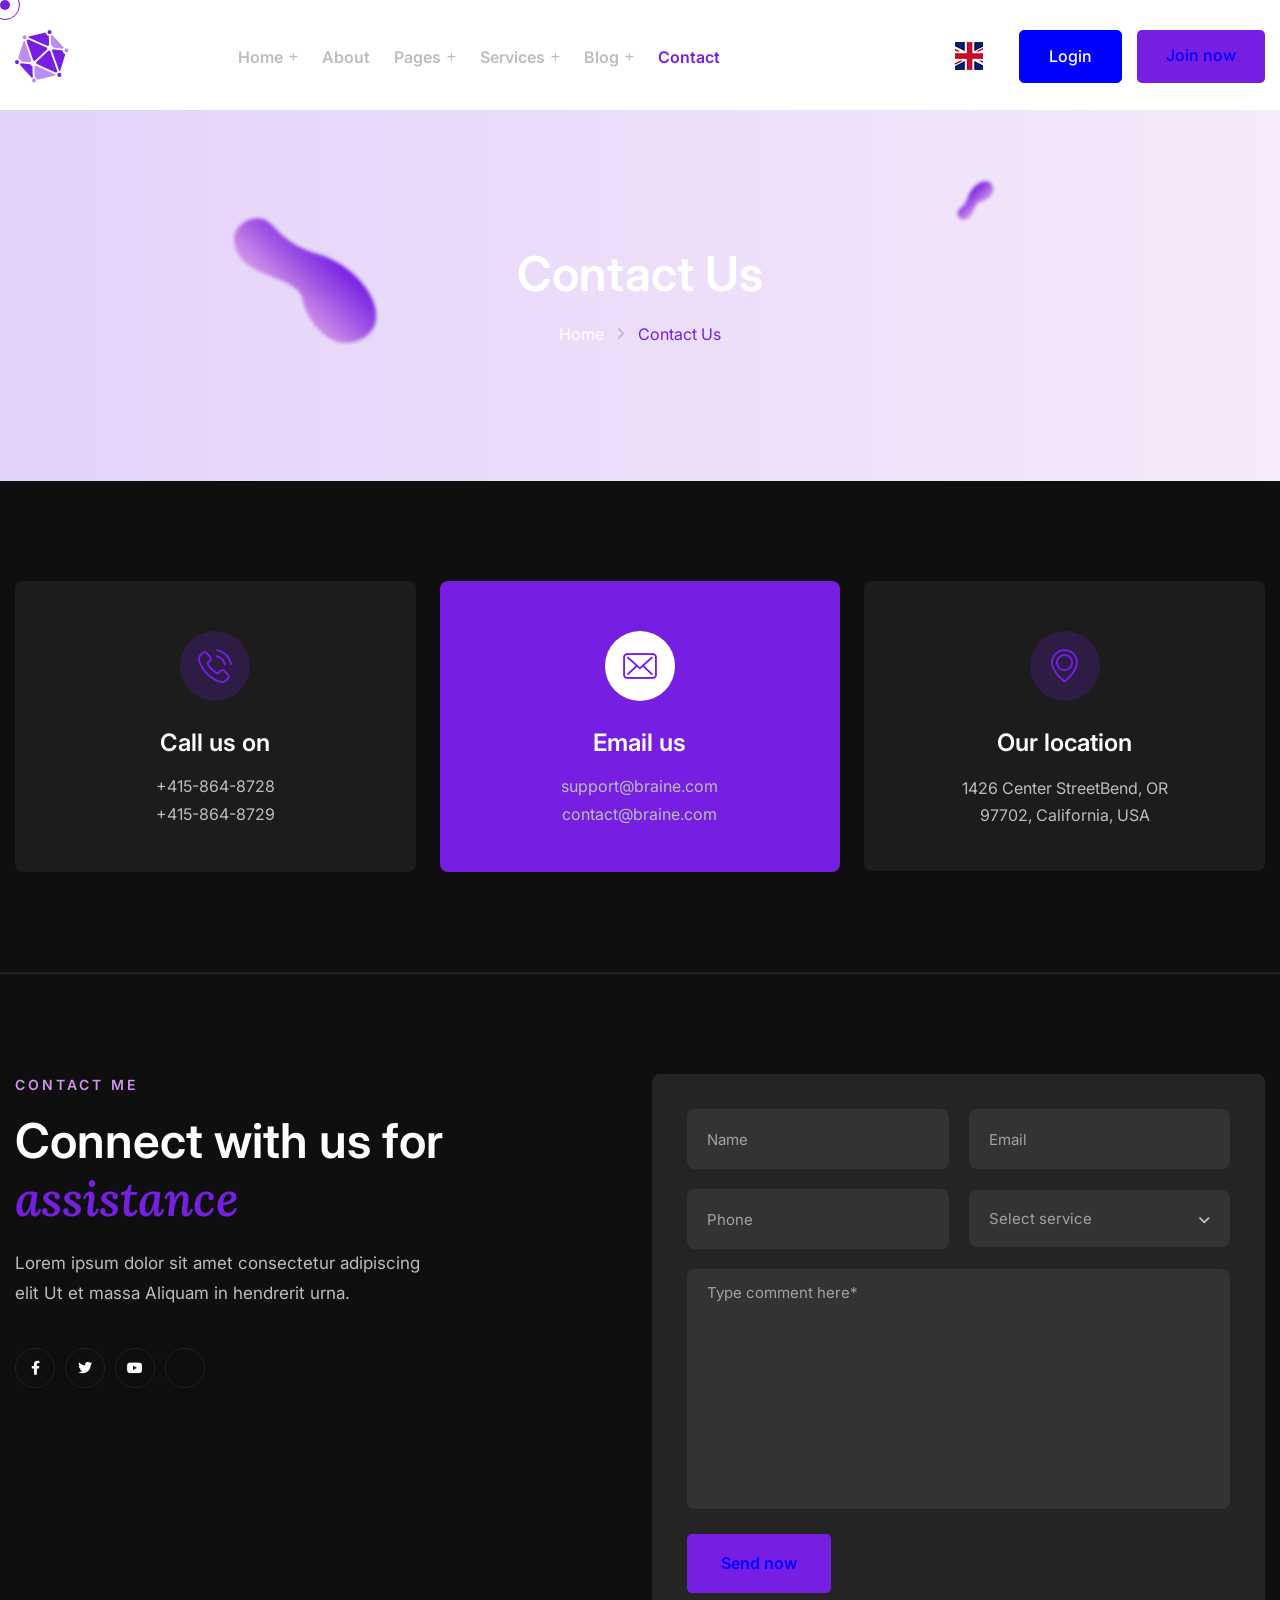
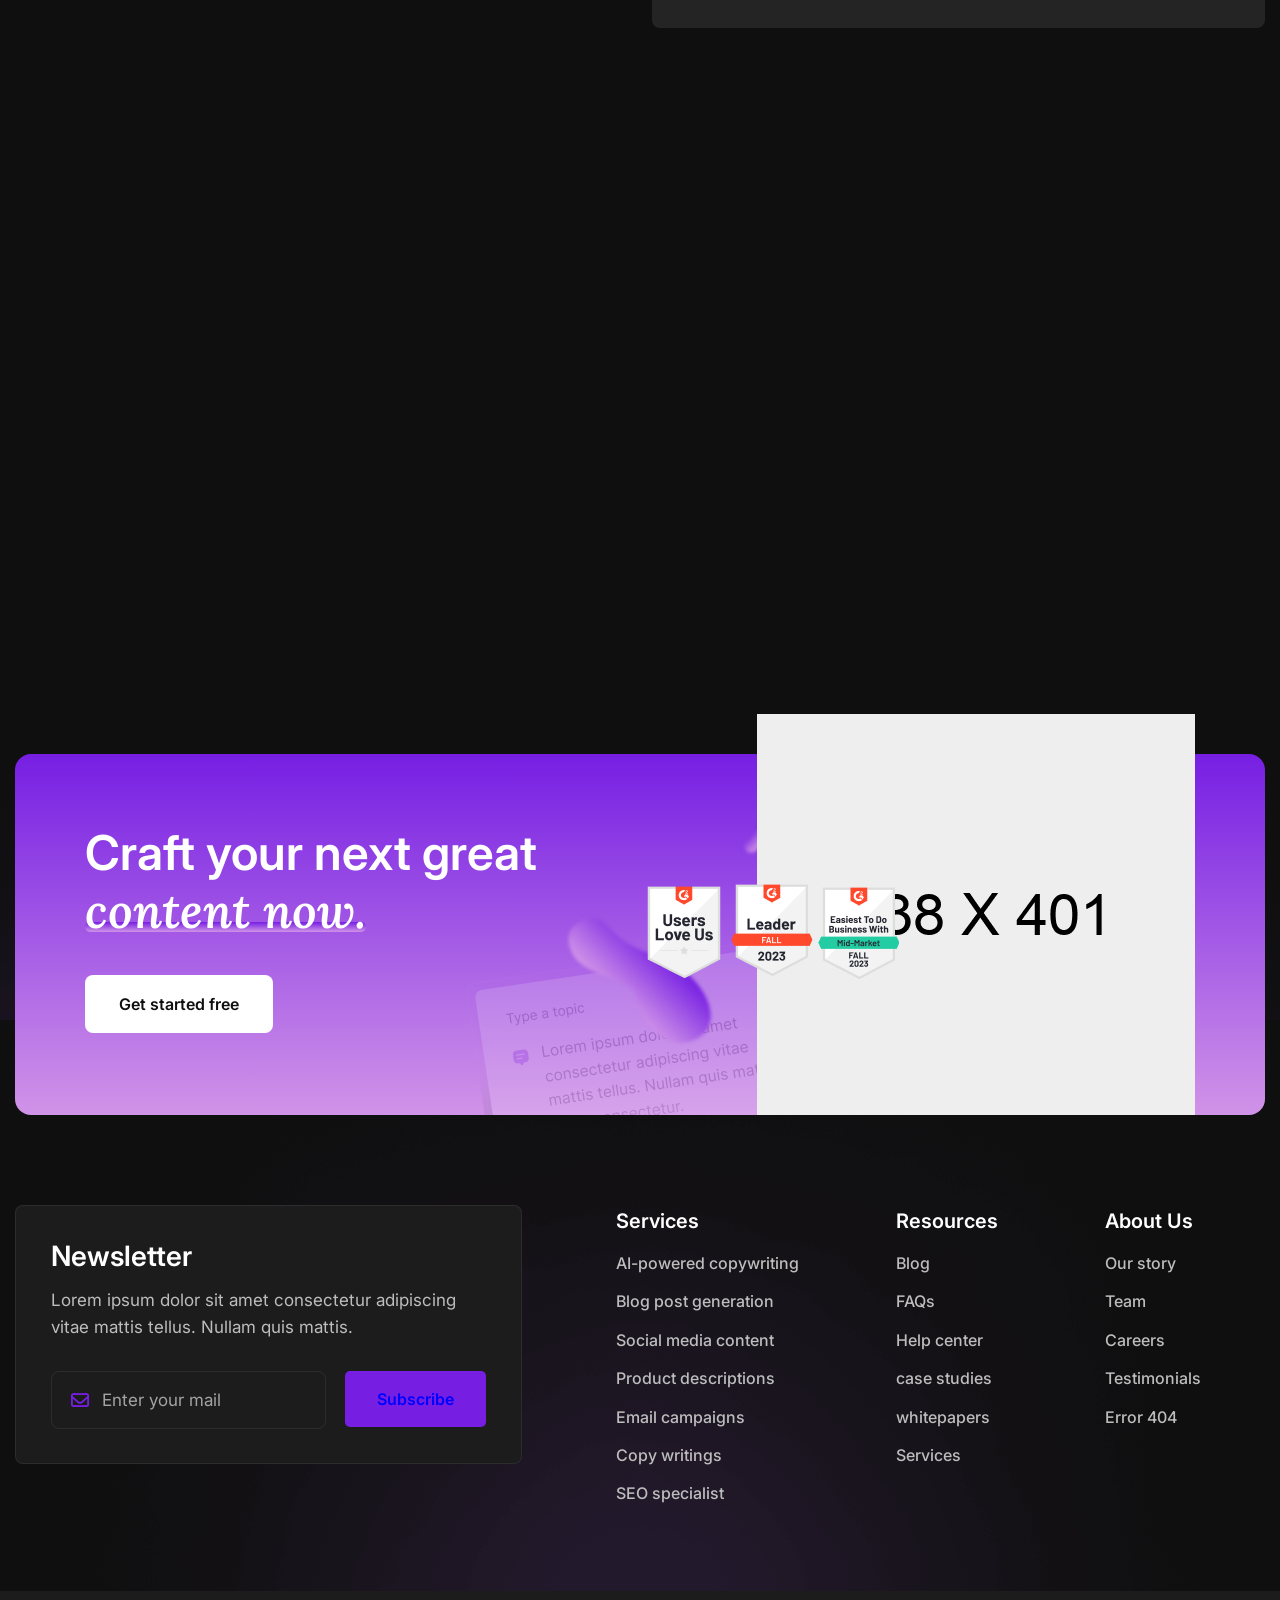
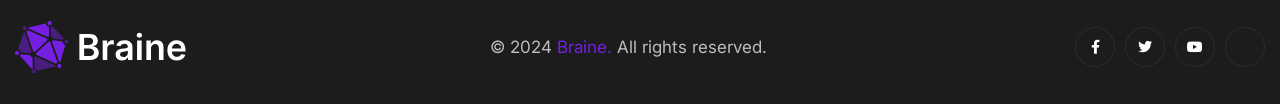
==== commit 627677d5: "Ajuste: 5 seções feitas, imagens adicionadas e limpeza no codigo" ====
--- a/contact.html
+++ b/contact.html
@@ -475,15 +475,8 @@
 <script src="assets/js/jquery.js"></script>
 <script src="assets/js/popper.min.js"></script>
 <script src="assets/js/bootstrap.min.js"></script>
-<script src="assets/js/appear.js"></script>
-<script src="assets/js/parallax.min.js"></script>
-<script src="assets/js/tilt.jquery.min.js"></script>
-<script src="assets/js/jquery.paroller.min.js"></script>
-<script src="assets/js/wow.js"></script>
 <script src="assets/js/swiper.min.js"></script>
 <script src="assets/js/backtotop.js"></script>
-<script src="assets/js/odometer.js"></script>
-<script src="assets/js/parallax-scroll.js"></script>
 
 <script src="assets/js/gsap.min.js"></script>
 <script src="assets/js/SplitText.min.js"></script>
@@ -491,7 +484,6 @@
 <script src="assets/js/ScrollToPlugin.min.js"></script>
 <script src="assets/js/ScrollSmoother.min.js"></script>
 
-<script src="assets/js/magnific-popup.min.js"></script>
 <script src="assets/js/nav-tool.js"></script>
 <script src="assets/js/jquery-ui.js"></script>
 <script src="assets/js/element-in-view.js"></script>
@@ -502,4 +494,4 @@
 <!--[if lt IE 9]><script src="js/respond.js"></script><![endif]-->
 
 </body>
-</html>+</html>
--- a/assets/css/style.css
+++ b/assets/css/style.css
@@ -87,29 +87,19 @@
 
 ***/
 
-.slider-one{
-	position:relative;
-}
-
-.slider-one::before{
-	position:absolute;
-	content: '';
-	left: 0px;
-	right: 0px;
-	bottom: 0px;
-	height: 50px;
-	z-index: 10;
-	background-color: var(--color-two);
-	clip-path: polygon(15% 60%, 100% 0, 100% 100%, 0 100%, 0 0);
-}
-
-.slider-one .swiper-slide{
-	position:relative;
-	overflow:hidden;
-	padding:200px 0px 380px;
-}
-
-.slider-one_pattern{
+.slider-one {
+	position: relative;
+}
+
+
+
+.slider-one .swiper-slide {
+	position: relative;
+	overflow: hidden;
+	padding: 200px 0px 380px;
+}
+
+.slider-one_pattern {
 	position: absolute;
 	left: 0px;
 	top: 0px;
@@ -119,7 +109,7 @@
 	background-position: bottom center;
 }
 
-.slider-one_pattern-two{
+.slider-one_pattern-two {
 	position: absolute;
 	left: 0px;
 	z-index: 1;
@@ -129,7 +119,7 @@
 	background-position: bottom center;
 }
 
-.slider-one_pattern-three{
+.slider-one_pattern-three {
 	position: absolute;
 	left: -200px;
 	top: 80px;
@@ -138,7 +128,7 @@
 	background-position: bottom center;
 }
 
-.slider-one_pattern-four{
+.slider-one_pattern-four {
 	position: absolute;
 	right: 0px;
 	top: 0px;
@@ -147,19 +137,19 @@
 	background-repeat: no-repeat;
 }
 
-.slider-one_author{
+.slider-one_author {
 	position: absolute;
 	left: 30px;
 	top: 30px;
 	z-index: 1;
 }
 
-.slider-one_author i{
+.slider-one_author i {
 	position: relative;
 	display: block;
 }
 
-.slider-one_author-name{
+.slider-one_author-name {
 	position: relative;
 	margin-top: 8px;
 	font-size: 20px;
@@ -167,7 +157,7 @@
 	color: var(--color-four);
 }
 
-.slider-one_author-text{
+.slider-one_author-text {
 	position: relative;
 	font-size: 16px;
 	margin-top: 2px;
@@ -175,7 +165,7 @@
 	color: var(--color-four);
 }
 
-.slider-one_icon{
+.slider-one_icon {
 	position: absolute;
 	left: 5%;
 	top: 42%;
@@ -183,7 +173,7 @@
 	height: 37px;
 }
 
-.slider-one_icon-two{
+.slider-one_icon-two {
 	position: absolute;
 	right: 7%;
 	bottom: 30%;
@@ -191,42 +181,42 @@
 	height: 37px;
 }
 
-.slider-one_content{
-	position:relative;
+.slider-one_content {
+	position: relative;
 	z-index: 2;
 }
 
-.slider-one_content-inner{
-	position:relative;
+.slider-one_content-inner {
+	position: relative;
 	margin-top: 80px;
 
 
 }
 
-.slider-one_title{
+.slider-one_title {
 	position: relative;
 	font-size: 16px;
 	font-weight: 500;
 	padding: 10px 20px;
 	border-radius: 5px;
 	color: var(--main-color);
-	transition:all 900ms ease;
-	-moz-transition:all 900ms ease;
-	-webkit-transition:all 900ms ease;
-	-ms-transition:all 900ms ease;
-	-o-transition:all 900ms ease;
+	transition: all 900ms ease;
+	-moz-transition: all 900ms ease;
+	-webkit-transition: all 900ms ease;
+	-ms-transition: all 900ms ease;
+	-o-transition: all 900ms ease;
 	display: inline-block;
 	transition: 1.3s cubic-bezier(0.5, 0.5, 0, 1);
-    clip-path: polygon(0% 0%, 0% 0%, 0% 100%, 0% 100%);
+	clip-path: polygon(0% 0%, 0% 0%, 0% 100%, 0% 100%);
 	background-color: rgba(var(--main-color-rgb), 0.10);
 }
 
-.slider-one_title i{
+.slider-one_title i {
 	position: relative;
 	margin-right: 10px;
 }
 
-.slider-one .swiper-slide-active .slider-one_title{
+.slider-one .swiper-slide-active .slider-one_title {
 	-webkit-transition-delay: 500ms;
 	-moz-transition-delay: 500ms;
 	-ms-transition-delay: 500ms;
@@ -235,28 +225,28 @@
 	clip-path: polygon(0% 0%, 100% 0%, 100% 100%, 0% 100%);
 }
 
-.slider-one_heading{
+.slider-one_heading {
 	margin-top: 25px;
-	margin-bottom:30px;
-	color: var(--white-color);
-
-	transition:all 900ms ease;
-	-moz-transition:all 900ms ease;
-	-webkit-transition:all 900ms ease;
-	-ms-transition:all 900ms ease;
-	-o-transition:all 900ms ease;
+	margin-bottom: 30px;
+	color: black;
+
+	transition: all 900ms ease;
+	-moz-transition: all 900ms ease;
+	-webkit-transition: all 900ms ease;
+	-ms-transition: all 900ms ease;
+	-o-transition: all 900ms ease;
 	transition: 1.3s cubic-bezier(0.5, 0.5, 0, 1);
-    clip-path: polygon(0% 0%, 0% 0%, 0% 100%, 0% 100%);
-}
-
-.slider-one_heading span{
+	clip-path: polygon(0% 0%, 0% 0%, 0% 100%, 0% 100%);
+}
+
+.slider-one_heading span {
 	position: relative;
 	font-weight: 600;
 	font-style: italic;
 	font-family: 'Lora', serif;
 }
 
-.slider-one_heading span::before{
+.slider-one_heading span::before {
 	position: absolute;
 	content: '';
 	left: 0px;
@@ -266,10 +256,10 @@
 	height: 12px;
 	border-radius: 50px;
 	background: var(--main-color);
-    background: linear-gradient(to top, var(--main-color) 0%, var(--color-two) 100%);
-}
-
-.slider-one .swiper-slide-active .slider-one_heading{
+	background: linear-gradient(to top, var(--main-color) 0%, var(--color-two) 100%);
+}
+
+.slider-one .swiper-slide-active .slider-one_heading {
 	-webkit-transition-delay: 800ms;
 	-moz-transition-delay: 800ms;
 	-ms-transition-delay: 800ms;
@@ -278,24 +268,24 @@
 	clip-path: polygon(0% 0%, 100% 0%, 100% 100%, 0% 100%);
 }
 
-.slider-one_text{
+.slider-one_text {
 	position: relative;
 	font-size: 17px;
 	max-width: 600px;
 	line-height: 27px;
-	margin-bottom:35px;
+	margin-bottom: 35px;
 	color: var(--color-three);
 
-	transition:all 900ms ease;
-	-moz-transition:all 900ms ease;
-	-webkit-transition:all 900ms ease;
-	-ms-transition:all 900ms ease;
-	-o-transition:all 900ms ease;
+	transition: all 900ms ease;
+	-moz-transition: all 900ms ease;
+	-webkit-transition: all 900ms ease;
+	-ms-transition: all 900ms ease;
+	-o-transition: all 900ms ease;
 	transition: 1.3s cubic-bezier(0.5, 0.5, 0, 1);
-    clip-path: polygon(0% 0%, 0% 0%, 0% 100%, 0% 100%);
-}
-
-.slider-one .swiper-slide-active .slider-one_text{
+	clip-path: polygon(0% 0%, 0% 0%, 0% 100%, 0% 100%);
+}
+
+.slider-one .swiper-slide-active .slider-one_text {
 	-webkit-transition-delay: 1100ms;
 	-moz-transition-delay: 1100ms;
 	-ms-transition-delay: 1100ms;
@@ -304,20 +294,20 @@
 	clip-path: polygon(0% 0%, 100% 0%, 100% 100%, 0% 100%);
 }
 
-.slider-one .slider-one_button{
+.slider-one .slider-one_button {
 	position: relative;
 	gap: 25px;
-	display:inline-block;
-	transition:all 900ms ease;
-	-moz-transition:all 900ms ease;
-	-webkit-transition:all 900ms ease;
-	-ms-transition:all 900ms ease;
-	-o-transition:all 900ms ease;
+	display: inline-block;
+	transition: all 900ms ease;
+	-moz-transition: all 900ms ease;
+	-webkit-transition: all 900ms ease;
+	-ms-transition: all 900ms ease;
+	-o-transition: all 900ms ease;
 	transition: 1.3s cubic-bezier(0.5, 0.5, 0, 1);
-    clip-path: polygon(0% 0%, 0% 0%, 0% 100%, 0% 100%);
-}
-
-.slider-one .swiper-slide-active .slider-one_button{
+	clip-path: polygon(0% 0%, 0% 0%, 0% 100%, 0% 100%);
+}
+
+.slider-one .swiper-slide-active .slider-one_button {
 	-webkit-transition-delay: 1400ms;
 	-moz-transition-delay: 1400ms;
 	-ms-transition-delay: 1400ms;
@@ -326,61 +316,61 @@
 	clip-path: polygon(0% 0%, 100% 0%, 100% 100%, 0% 100%);
 }
 
-.slider-one_video{
-	position: relative;
-}
-
-.slider-one_video .play-box{
-	position:relative;
-}
-
-.slider-one_video .play-box:hover .fa{
+.slider-one_video {
+	position: relative;
+}
+
+.slider-one_video .play-box {
+	position: relative;
+}
+
+.slider-one_video .play-box:hover .fa {
 	color: var(--main-color);
 	background-color: var(--white-color);
 }
 
-.slider-one_video .play-box .fa{
-	position:relative;
-	width:60px;
-	height:60px;
-	float:left;
-	margin-top:3px;
-	font-size:18px;
-	line-height:60px;
-	border-radius:50px;
-	display:inline-block;
-	color:var(--white-color);
-	text-align:center !important;
+.slider-one_video .play-box .fa {
+	position: relative;
+	width: 60px;
+	height: 60px;
+	float: left;
+	margin-top: 3px;
+	font-size: 18px;
+	line-height: 60px;
+	border-radius: 50px;
+	display: inline-block;
+	color: var(--white-color);
+	text-align: center !important;
 	background-color: var(--main-color);
-	transition:all 300ms ease;
-	-moz-transition:all 300ms ease;
-	-webkit-transition:all 300ms ease;
-	-ms-transition:all 300ms ease;
-	-o-transition:all 300ms ease;
-}
-
-.slider-one_image-column{
-	position: relative;
-}
-
-.slider-one_image-outer{
+	transition: all 300ms ease;
+	-moz-transition: all 300ms ease;
+	-webkit-transition: all 300ms ease;
+	-ms-transition: all 300ms ease;
+	-o-transition: all 300ms ease;
+}
+
+.slider-one_image-column {
+	position: relative;
+}
+
+.slider-one_image-outer {
 	position: relative;
 	padding-bottom: 75px;
 }
 
-.slider-one_image{
-	position: relative;
-	transition:all 900ms ease;
-	-moz-transition:all 900ms ease;
-	-webkit-transition:all 900ms ease;
-	-ms-transition:all 900ms ease;
-	-o-transition:all 900ms ease;
+.slider-one_image {
+	position: relative;
+	transition: all 900ms ease;
+	-moz-transition: all 900ms ease;
+	-webkit-transition: all 900ms ease;
+	-ms-transition: all 900ms ease;
+	-o-transition: all 900ms ease;
 	transition: 1.3s cubic-bezier(0.5, 0.5, 0, 1);
-    clip-path: polygon(0% 0%, 0% 0%, 0% 100%, 0% 100%);
-	
-}
-
-.slider-one .swiper-slide-active .slider-one_image{
+	clip-path: polygon(0% 0%, 0% 0%, 0% 100%, 0% 100%);
+
+}
+
+.slider-one .swiper-slide-active .slider-one_image {
 	-webkit-transition-delay: 700ms;
 	-moz-transition-delay: 700ms;
 	-ms-transition-delay: 700ms;
@@ -389,14 +379,14 @@
 	clip-path: polygon(0% 0%, 100% 0%, 100% 100%, 0% 100%);
 }
 
-.slider-one_graph{
+.slider-one_graph {
 	position: absolute;
 	left: -100px;
 	z-index: 1;
 	bottom: 0px;
 }
 
-.slider-one_graph-title{
+.slider-one_graph-title {
 	position: absolute;
 	left: 25px;
 	top: 20px;
@@ -406,24 +396,24 @@
 	color: var(--main-color);
 }
 
-.slider-one_graph-title span{
+.slider-one_graph-title span {
 	position: relative;
 	display: block;
 	font-weight: 400;
 	font-size: 17px;
 }
 
-.slider-one_graph-title sup{
+.slider-one_graph-title sup {
 	position: relative;
 	display: inline-block;
 }
 
-.slider-one_graph-title i{
+.slider-one_graph-title i {
 	position: relative;
 	font-size: 12px;
 }
 
-.slider-one_percentage{
+.slider-one_percentage {
 	position: absolute;
 	right: -35px;
 	top: 40px;
@@ -433,10 +423,10 @@
 	border-radius: 8px;
 	padding: 10px 35px;
 	-webkit-animation: icon-bounce 0.8s ease-out infinite;
-    animation: icon-bounce 0.8s ease-out infinite;
-}
-
-.slider-one_percentage i{
+	animation: icon-bounce 0.8s ease-out infinite;
+}
+
+.slider-one_percentage i {
 	position: absolute;
 	left: 10px;
 	top: 30px;
@@ -444,7 +434,7 @@
 	color: var(--main-color);
 }
 
-.slider-one_percentage::before{
+.slider-one_percentage::before {
 	position: absolute;
 	content: '';
 	left: 0px;
@@ -455,7 +445,7 @@
 	background-size: cover;
 }
 
-.slider-one_percentage .slider-one_percent{
+.slider-one_percentage .slider-one_percent {
 	position: relative;
 	font-weight: 700;
 	font-size: 50px;
@@ -470,7 +460,7 @@
 	--base-gradient: linear-gradient(to right, blue 0%, blue 100%);
 }
 
-.slider-one_percentage .slider-one_percent sub{
+.slider-one_percentage .slider-one_percent sub {
 	position: relative;
 	font-size: 20px;
 	bottom: 5px;
@@ -482,7 +472,7 @@
 	--base-gradient: linear-gradient(to right, blue 0%, blue 100%);
 }
 
-.slider-one_percentage-text{
+.slider-one_percentage-text {
 	position: relative;
 	font-size: 16px;
 	display: inline-block;
@@ -503,31 +493,31 @@
 
 ***/
 
-.services-one{
-	position: relative;
-	z-index: 1;
-	padding: 60px 0px 70px;
-}
-
-.services-one.style-two{
+.services-one {
+	display: flex;
+	justify-content: center;
+	flex-direction: column;
+}
+
+.services-one.style-two {
 	padding-top: 100px;
 }
 
-.service-block_one{
+.service-block_one {
 	position: relative;
 	margin-bottom: 30px;
 }
 
-.service-block_one-inner{
+.service-block_one-inner {
 	position: relative;
 	padding: 30px 30px;
 	overflow: hidden;
 	border-radius: 8px;
 	background: rgba(var(--white-color-rgb), 0.10);
-    background: linear-gradient(to bottom, rgba(var(--white-color-rgb), 0.10) 0%, var(--color-two) 100%);
-}
-
-.service-block_one-inner::before{
+	background: linear-gradient(to bottom, rgba(var(--white-color-rgb), 0.10) 0%, var(--color-two) 100%);
+}
+
+.service-block_one-inner::before {
 	position: absolute;
 	content: '';
 	left: 1px;
@@ -537,10 +527,10 @@
 	overflow: hidden;
 	border-radius: 8px;
 	background: rgba(var(--color-seven-rgb), 1);
-    background: linear-gradient(to bottom, rgba(var(--color-seven-rgb), 1) 0%, rgba(var(--white-color-rgb), 0) 100%);
-}
-
-.service-block_one-icon{
+	background: linear-gradient(to bottom, rgba(var(--color-seven-rgb), 1) 0%, rgba(var(--white-color-rgb), 0) 100%);
+}
+
+.service-block_one-icon {
 	position: relative;
 	width: 70px;
 	height: 70px;
@@ -551,14 +541,14 @@
 	display: inline-block;
 	color: var(--main-color);
 	display: inline-block;
-	transition:all 500ms ease;
-	-moz-transition:all 500ms ease;
-	-webkit-transition:all 500ms ease;
-	-ms-transition:all 500ms ease;
-	-o-transition:all 500ms ease;
-}
-
-.service-block_one-icon::before{
+	transition: all 500ms ease;
+	-moz-transition: all 500ms ease;
+	-webkit-transition: all 500ms ease;
+	-ms-transition: all 500ms ease;
+	-o-transition: all 500ms ease;
+}
+
+.service-block_one-icon::before {
 	position: absolute;
 	content: '';
 	left: 0px;
@@ -568,31 +558,31 @@
 	z-index: -1;
 	opacity: 0.50;
 	border-radius: 50px;
-    background: var(--main-color);
-    background: linear-gradient(to right, var(--main-color) 0%, var(--color-five) 100%)
-}
-
-.service-block_one-inner:hover .service-block_one-icon{
+	background: var(--main-color);
+	background: linear-gradient(to right, var(--main-color) 0%, var(--color-five) 100%)
+}
+
+.service-block_one-inner:hover .service-block_one-icon {
 	color: var(--white-color);
 	background-color: var(--main-color);
 	transform: rotateY(180deg);
 }
 
-.service-block_one-heading{
+.service-block_one-heading {
 	position: relative;
 	margin-top: 22px;
 }
 
-.service-block_one-heading a{
-	position: relative;
-	color: var(--white-color);
-}
-
-.service-block_one-heading a:hover{
+.service-block_one-heading a {
+	position: relative;
+	color: var(--white-color);
+}
+
+.service-block_one-heading a:hover {
 	color: var(--main-color);
 }
 
-.service-block_one-text{
+.service-block_one-text {
 	position: relative;
 	margin-top: 15px;
 	font-size: 17px;
@@ -601,12 +591,12 @@
 	color: var(--color-six);
 }
 
-.service-block_one-text span{
+.service-block_one-text span {
 	position: relative;
 	color: var(--main-color);
 }
 
-.service-block_one-number{
+.service-block_one-number {
 	position: relative;
 	font-size: 16px;
 	opacity: 0.20;
@@ -614,29 +604,29 @@
 	color: var(--white-color);
 }
 
-.service-block_one-join{
+.service-block_one-join {
 	position: relative;
 	font-size: 16px;
 	font-weight: 600;
 	color: var(--white-color);
 }
 
-.service-block_one-join i{
+.service-block_one-join i {
 	position: relative;
 	font-size: 12px;
 }
 
-.service-block_one-join:hover{
+.service-block_one-join:hover {
 	color: var(--main-color);
 }
 
 /* Service Block Two */
 
-.service-block_two{
-	position: relative;
-}
-
-.service-block_two-inner{
+.service-block_two {
+	position: relative;
+}
+
+.service-block_two-inner {
 	position: relative;
 	padding: 30px 30px;
 	border-radius: 8px;
@@ -644,7 +634,7 @@
 	min-height: 325px;
 }
 
-.service-block_two-inner::before{
+.service-block_two-inner::before {
 	position: absolute;
 	content: '';
 	left: 0px;
@@ -653,36 +643,36 @@
 	bottom: 0px;
 	opacity: 0.50;
 	background: rgba(var(--main-color-rgb), 1);
-    background: linear-gradient(to bottom, rgba(var(--main-color-rgb), 1) 0%, rgba(var(--white-color-rgb), 0) 100%);
-}
-
-.service-block_two-icon{
+	background: linear-gradient(to bottom, rgba(var(--main-color-rgb), 1) 0%, rgba(var(--white-color-rgb), 0) 100%);
+}
+
+.service-block_two-icon {
 	position: relative;
 	margin-bottom: 25px;
 }
 
-.service-block_two-heading{
+.service-block_two-heading {
 	position: relative;
 	margin-bottom: 15px;
 }
 
-.service-block_two-heading a{
-	position: relative;
-	color: var(--white-color);
-}
-
-.service-block_two-text{
+.service-block_two-heading a {
+	position: relative;
+	color: var(--white-color);
+}
+
+.service-block_two-text {
 	position: relative;
 	font-size: 17px;
 	color: var(--color-six);
 }
 
-.service-block_two-button{
+.service-block_two-button {
 	position: relative;
 	margin-top: 40px;
 }
 
-.service-block_two-sideicon{
+.service-block_two-sideicon {
 	position: absolute;
 	right: 0px;
 	bottom: 0px;
@@ -698,26 +688,26 @@
 
 ***/
 
-.about-one{
+.about-one {
 	position: relative;
 	padding: 100px 0px 70px;
 }
 
-.about-one .sec-title_title{
+.about-one .sec-title_title {
 	color: #D093E8;
 }
 
-.about-one_icon{
+.about-one_icon {
 	position: absolute;
 	left: 5%;
 	height: 95px;
 	width: 125px;
 	bottom: 15%;
 	-webkit-animation: icon-bounce 0.8s ease-out infinite;
-    animation: icon-bounce 0.8s ease-out infinite;
-}
-
-.about-one_icon-two{
+	animation: icon-bounce 0.8s ease-out infinite;
+}
+
+.about-one_icon-two {
 	position: absolute;
 	right: 10%;
 	bottom: 16%;
@@ -725,7 +715,7 @@
 	height: 45px;
 }
 
-.about-one_pattern{
+.about-one_pattern {
 	position: absolute;
 	right: 0px;
 	top: -250px;
@@ -735,7 +725,7 @@
 	background-repeat: no-repeat;
 }
 
-.about-one_icon-three{
+.about-one_icon-three {
 	position: absolute;
 	left: 0px;
 	top: 0px;
@@ -745,27 +735,27 @@
 	background-repeat: no-repeat;
 }
 
-.about-one_tab-column{
+.about-one_tab-column {
 	position: relative;
 	margin-bottom: 30px;
 }
 
-.about-one_content-column{
+.about-one_content-column {
 	position: relative;
 	margin-bottom: 30px;
 }
 
-.about-one_content-outer{
+.about-one_content-outer {
 	position: relative;
 	padding-left: 0px;
 	margin-left: 20px;
 }
 
-.about-one .sec-title{
+.about-one .sec-title {
 	margin-bottom: 20px;
 }
 
-.about-one p{
+.about-one p {
 	position: relative;
 	font-size: 17px;
 	line-height: 27px;
@@ -773,19 +763,19 @@
 	color: var(--color-three);
 }
 
-.about-one p span{
+.about-one p span {
 	position: relative;
 	color: var(--main-color);
 }
 
-.about-one_options{
+.about-one_options {
 	position: relative;
 	margin-top: 35px;
 	display: flex;
 	gap: 20px;
 }
 
-.about-one_rating-box{
+.about-one_rating-box {
 	position: relative;
 	font-size: 50px;
 	display: flex;
@@ -795,13 +785,13 @@
 	font-family: 'Lora', serif;
 }
 
-.about-one_rating{
+.about-one_rating {
 	position: relative;
 	color: #FCCA18;
 	font-size: 14px;
 }
 
-.about-one_rating i{
+.about-one_rating i {
 	position: relative;
 	display: block;
 	font-size: 15px;
@@ -818,48 +808,48 @@
 
 ***/
 
-.choose-one{
-	position: relative;
-}
-
-.choose-one .auto-container{
+.choose-one {
+	position: relative;
+}
+
+.choose-one .auto-container {
 	position: relative;
 	max-width: 1650px;
-	
-}
-
-.choose-one .inner-container{
+
+}
+
+.choose-one .inner-container {
 	position: relative;
 	border-radius: 10px;
 	padding: 80px 160px 50px;
 	background-color: var(--main-color);
 }
 
-.counter-block_one{
+.counter-block_one {
 	position: relative;
 	margin-bottom: 30px;
 }
 
-.counter-block_one-inner{
+.counter-block_one-inner {
 	position: relative;
 	border-radius: 6px;
 	padding: 40px 30px 38px;
 	background-color: rgba(var(--white-color-rgb), 0.10);
 }
 
-.counter-block_one-inner:hover .counter-block_one-icon{
+.counter-block_one-inner:hover .counter-block_one-icon {
 	animation: icon-bounce 0.8s ease-out;
-    -webkit-animation: icon-bounce 0.8s ease-out;
-}
-
-.counter-block_one-icon{
+	-webkit-animation: icon-bounce 0.8s ease-out;
+}
+
+.counter-block_one-icon {
 	position: relative;
 	line-height: 1em;
 	font-size: 44px;
 	color: var(--white-color);
 }
 
-.counter-block_one-count{
+.counter-block_one-count {
 	position: relative;
 	line-height: 1em;
 	font-size: 44px;
@@ -868,7 +858,7 @@
 	color: var(--white-color);
 }
 
-.counter-block_one-text{
+.counter-block_one-text {
 	position: relative;
 	font-weight: 400;
 	margin-top: 14px;
@@ -885,31 +875,31 @@
 
 ***/
 
-.answer-one{
+.answer-one {
 	position: relative;
 	padding: 100px 0px 40px;
 }
 
 .answer-one .sec-title_title {
-    color: #D093E8;
-}
-
-.answer-one_title-column{
+	color: #D093E8;
+}
+
+.answer-one_title-column {
 	position: relative;
 	margin-bottom: 30px;
 }
 
-.answer-one_title-outer{
+.answer-one_title-outer {
 	position: relative;
 	padding-top: 45px;
 	margin-right: -30px;
 }
 
-.answer-one_list{
-	position: relative;
-}
-
-.answer-one_list li{
+.answer-one_list {
+	position: relative;
+}
+
+.answer-one_list li {
 	position: relative;
 	font-size: 17px;
 	max-width: 470px;
@@ -919,28 +909,28 @@
 	color: var(--color-six);
 }
 
-.answer-one_list li i{
+.answer-one_list li i {
 	position: absolute;
 	left: 0px;
 	top: 4px;
 	color: var(--main-color);
 }
 
-.answer-one_list li:last-child{
+.answer-one_list li:last-child {
 	margin-bottom: 0px;
 }
 
-.answer-one_button{
+.answer-one_button {
 	position: relative;
 	margin-top: 40px;
 }
 
-.answer-one_content-column{
+.answer-one_content-column {
 	position: relative;
 	margin-bottom: 30px;
 }
 
-.answer-one_content-outer{
+.answer-one_content-outer {
 	position: relative;
 	padding-top: 40px;
 	padding-right: 50px;
@@ -948,7 +938,7 @@
 	padding-bottom: 40px;
 }
 
-.answer-one_pattern{
+.answer-one_pattern {
 	position: absolute;
 	right: 0px;
 	top: -110px;
@@ -961,20 +951,20 @@
 
 /* Answer One Author */
 
-.answer-one_author{
+.answer-one_author {
 	position: relative;
 	z-index: 1;
 	margin-bottom: 15px;
 }
 
-.answer-one_author-inner{
+.answer-one_author-inner {
 	position: relative;
 	min-height: 140px;
 	padding-left: 140px;
 	display: inline-block;
 }
 
-.answer-one_author-inner::before{
+.answer-one_author-inner::before {
 	position: absolute;
 	content: '';
 	left: 50px;
@@ -984,12 +974,12 @@
 	border-radius: 8px;
 
 	background: var(--color-two);
-    background: linear-gradient(to left, rgba(var(--main-color-rgb), 0) 0%, rgba(var(--color-two-rgb), 0.10) 100%);
+	background: linear-gradient(to left, rgba(var(--main-color-rgb), 0) 0%, rgba(var(--color-two-rgb), 0.10) 100%);
 
 	border: 1px solid rgba(var(--black-color-rgb), 0.10);
 }
 
-.answer-one_author-image{
+.answer-one_author-image {
 	position: absolute;
 	left: 0px;
 	top: 0px;
@@ -1002,13 +992,13 @@
 	border: 1px solid rgba(var(--white-color-rgb), 0.10);
 }
 
-.answer-one_author-image img{
+.answer-one_author-image img {
 	position: relative;
 	width: 100%;
 	display: block;
 }
 
-.answer-one_author-content{
+.answer-one_author-content {
 	position: relative;
 	margin-left: -30px;
 	margin-top: 25px;
@@ -1018,7 +1008,7 @@
 	background-color: var(--color-four);
 }
 
-.answer-one_author-text{
+.answer-one_author-text {
 	position: relative;
 	font-size: 17px;
 	max-width: 400px;
@@ -1026,7 +1016,7 @@
 	color: var(--color-three);
 }
 
-.answer-one_scroll-content_outer{
+.answer-one_scroll-content_outer {
 	position: relative;
 	height: 242px;
 	padding: 8px 8px;
@@ -1034,7 +1024,7 @@
 	margin-right: 20px;
 }
 
-.answer-one_scroll-content_outer::before{
+.answer-one_scroll-content_outer::before {
 	position: absolute;
 	content: '';
 	left: 0px;
@@ -1044,12 +1034,12 @@
 	border-radius: 8px;
 
 	background: var(--color-two);
-    background: linear-gradient(to left, rgba(var(--main-color-rgb), 0) 0%, rgba(var(--color-two-rgb), 0.10) 100%);
+	background: linear-gradient(to left, rgba(var(--main-color-rgb), 0) 0%, rgba(var(--color-two-rgb), 0.10) 100%);
 
 	border: 1px solid rgba(var(--black-color-rgb), 0.10);
 }
 
-.answer-one_scroll-content{
+.answer-one_scroll-content {
 	position: relative;
 	height: 225px;
 	overflow-y: auto;
@@ -1058,7 +1048,7 @@
 	background-color: var(--color-four);
 }
 
-.answer-one_scroll-content::before{
+.answer-one_scroll-content::before {
 	position: absolute;
 	content: '';
 	left: 0px;
@@ -1068,22 +1058,22 @@
 	z-index: 1;
 	border-radius: 8px;
 	background: rgba(var(--color-two-rgb), 1);
-    background: linear-gradient(to top, rgba(var(--color-two-rgb), 1) 0%, rgba(var(--white-color-rgb), 0) 100%);
-}
-
-.answer-one_scroll-content .title{
+	background: linear-gradient(to top, rgba(var(--color-two-rgb), 1) 0%, rgba(var(--white-color-rgb), 0) 100%);
+}
+
+.answer-one_scroll-content .title {
 	position: relative;
 	font-size: 15px;
 	margin-bottom: 15px;
 	color: var(--color-three);
 }
 
-.answer-one_scroll-content .text{
+.answer-one_scroll-content .text {
 	position: relative;
 	padding-left: 35px;
 }
 
-.answer-one_scroll-content .text .icon{
+.answer-one_scroll-content .text .icon {
 	position: absolute;
 	left: 0px;
 	top: 3px;
@@ -1092,7 +1082,7 @@
 	color: var(--main-color);
 }
 
-.answer-one_scroll-content .text p{
+.answer-one_scroll-content .text p {
 	position: relative;
 	font-size: 17px;
 	line-height: 27px;
@@ -1100,7 +1090,7 @@
 	color: var(--color-three);
 }
 
-.answer-one_icon{
+.answer-one_icon {
 	position: absolute;
 	right: -25px;
 	top: 40px;
@@ -1109,24 +1099,24 @@
 	display: inline-block;
 	background-color: var(--main-color);
 	-webkit-animation: icon-bounce 0.8s ease-out infinite;
-    animation: icon-bounce 0.8s ease-out infinite;
+	animation: icon-bounce 0.8s ease-out infinite;
 }
 
 /* Search Widget */
 
-.answer-search_box{
+.answer-search_box {
 	margin-top: 35px;
 	margin-left: 180px;
 	margin-right: 20px;
 }
 
-.answer-search_box .form-group{
-	position:relative;
-	margin:var(--margin-zero);
-}
-
-.answer-search_box .form-group .search-icon{
-	position:absolute;
+.answer-search_box .form-group {
+	position: relative;
+	margin: var(--margin-zero);
+}
+
+.answer-search_box .form-group .search-icon {
+	position: absolute;
 	left: 20px;
 	top: 20px;
 	z-index: 1;
@@ -1135,62 +1125,62 @@
 	color: var(--color-two);
 }
 
-.answer-search_box .form-group input:focus + button{
+.answer-search_box .form-group input:focus+button {
 	color: var(--white-color);
 	background-color: var(--main-color);
 }
 
 .answer-search_box .form-group input[type="text"],
-.answer-search_box .form-group input[type="search"]{
-	position:relative;
-	line-height:28px;
-	font-size:17px;
-	background:none;
-	display:block;
-	width:100%;
-	height:60px;
-	border-radius:8px;
-	color:var(--black-color);
-	padding:10px 50px 10px 60px;
-	transition:all 500ms ease;
-	-moz-transition:all 500ms ease;
-	-webkit-transition:all 500ms ease;
-	-ms-transition:all 500ms ease;
-	-o-transition:all 500ms ease;
-	border:1px solid rgba(var(--black-color-rgb), 0.10);
+.answer-search_box .form-group input[type="search"] {
+	position: relative;
+	line-height: 28px;
+	font-size: 17px;
+	background: none;
+	display: block;
+	width: 100%;
+	height: 60px;
+	border-radius: 8px;
+	color: var(--black-color);
+	padding: 10px 50px 10px 60px;
+	transition: all 500ms ease;
+	-moz-transition: all 500ms ease;
+	-webkit-transition: all 500ms ease;
+	-ms-transition: all 500ms ease;
+	-o-transition: all 500ms ease;
+	border: 1px solid rgba(var(--black-color-rgb), 0.10);
 	background-color: #e4d5e4;
 }
 
 .answer-search_box .form-group input::placeholder,
-.answer-search_box .form-group textarea::placeholder{
-	color:var(--black-color);
-}
-
-.answer-search_box .form-group button{
-	position:absolute;
-	right:5px;
-	top:5px;
+.answer-search_box .form-group textarea::placeholder {
+	color: var(--black-color);
+}
+
+.answer-search_box .form-group button {
+	position: absolute;
+	right: 5px;
+	top: 5px;
 	bottom: 5px;
-	width:60px;
-	display:block;
-	cursor:pointer;
-	line-height:50px;
-	font-weight:normal;
-	border-radius:0px;
-	font-size:24px;
+	width: 60px;
+	display: block;
+	cursor: pointer;
+	line-height: 50px;
+	font-weight: normal;
+	border-radius: 0px;
+	font-size: 24px;
 	background: none;
 	border-radius: 5px;
-	color:var(--color-two);
-	transition:all 500ms ease;
-	-moz-transition:all 500ms ease;
-	-webkit-transition:all 500ms ease;
-	-ms-transition:all 500ms ease;
-	-o-transition:all 500ms ease;
-}
-
-.answer-search_box .form-group button:hover{
-	background-color:var(--main-color);
-	color:var(--white-color);
+	color: var(--color-two);
+	transition: all 500ms ease;
+	-moz-transition: all 500ms ease;
+	-webkit-transition: all 500ms ease;
+	-ms-transition: all 500ms ease;
+	-o-transition: all 500ms ease;
+}
+
+.answer-search_box .form-group button:hover {
+	background-color: var(--main-color);
+	color: var(--white-color);
 }
 
 /*** 
@@ -1201,20 +1191,20 @@
 
 ***/
 
-.testimonial-one{
+.testimonial-one {
 	position: relative;
 }
 
 .testimonial-one .sec-title_title {
-    color: #D093E8;
-}
-
-.testimonial-one .auto-container{
+	color: #D093E8;
+}
+
+.testimonial-one .auto-container {
 	position: relative;
 	max-width: 1650px;
 }
 
-.testimonial-one .inner-container{
+.testimonial-one .inner-container {
 	position: relative;
 	border-radius: 10px;
 	padding: 100px 120px 100px;
@@ -1223,21 +1213,21 @@
 	background-color: var(--color-seven);
 }
 
-.testimonial-block_one{
+.testimonial-block_one {
 	position: relative;
 	margin-bottom: 30px;
 }
 
-.testimonial-block_one-inner{
+.testimonial-block_one-inner {
 	position: relative;
 	padding: 40px 30px;
 	overflow: hidden;
 	border-radius: 8px;
 	background: rgba(var(--white-color-rgb), 0.05);
-    background: linear-gradient(to bottom, rgba(var(--white-color-rgb), 0.05) 0%, var(--color-seven) 100%);
-}
-
-.testimonial-block_one-inner::before{
+	background: linear-gradient(to bottom, rgba(var(--white-color-rgb), 0.05) 0%, var(--color-seven) 100%);
+}
+
+.testimonial-block_one-inner::before {
 	position: absolute;
 	content: '';
 	left: 1px;
@@ -1248,13 +1238,13 @@
 	background-color: var(--color-seven);
 }
 
-.testimonial-block_one-rating{
+.testimonial-block_one-rating {
 	position: relative;
 	color: #FCCA18;
-    font-size: 14px;
-}
-
-.testimonial-block_one-text{
+	font-size: 14px;
+}
+
+.testimonial-block_one-text {
 	position: relative;
 	margin-top: 25px;
 	font-size: 22px;
@@ -1262,11 +1252,11 @@
 	color: var(--color-six);
 }
 
-.testimonial-block_one-text span{
+.testimonial-block_one-text span {
 	color: var(--main-color);
 }
 
-.testimonial-block_one-author_box{
+.testimonial-block_one-author_box {
 	position: relative;
 	margin-top: 40px;
 	font-size: 20px;
@@ -1277,7 +1267,7 @@
 	color: var(--white-color);
 }
 
-.testimonial-block_one-author-image{
+.testimonial-block_one-author-image {
 	position: absolute;
 	left: 0px;
 	top: 0px;
@@ -1287,7 +1277,7 @@
 	overflow: hidden;
 }
 
-.testimonial-block_one-author_box span{
+.testimonial-block_one-author_box span {
 	position: relative;
 	display: block;
 	font-size: 16px;
@@ -1295,34 +1285,34 @@
 	color: var(--color-six);
 }
 
-.testimonial-one .three-item_carousel-pagination{
+.testimonial-one .three-item_carousel-pagination {
 	position: relative;
 	z-index: 10;
 	margin-top: 30px;
 	text-align: center;
 }
 
-.testimonial-one .swiper-pagination-bullet{
+.testimonial-one .swiper-pagination-bullet {
 	position: relative;
 	width: 12px;
 	height: 12px;
 	opacity: 1;
 	border-radius: 50px;
 	margin: 0px 6px !important;
-	transition:all 300ms ease;
-	-moz-transition:all 300ms ease;
-	-webkit-transition:all 300ms ease;
-	-ms-transition:all 300ms ease;
-	-o-transition:all 300ms ease;
+	transition: all 300ms ease;
+	-moz-transition: all 300ms ease;
+	-webkit-transition: all 300ms ease;
+	-ms-transition: all 300ms ease;
+	-o-transition: all 300ms ease;
 	background: none;
-	border:1px solid rgba(var(--white-color-rgb), 0.60);
+	border: 1px solid rgba(var(--white-color-rgb), 0.60);
 }
 
 .testimonial-one .swiper-pagination-bullet:hover,
-.testimonial-one .swiper-pagination-bullet.swiper-pagination-bullet-active{
+.testimonial-one .swiper-pagination-bullet.swiper-pagination-bullet-active {
 	opacity: 1;
-	border-color:var(--main-color);
-	background-color: rgba(var(--main-color-rgb), 1);
+	border-color: #2e2e2e;
+	background-color: #2e2e2e;
 }
 
 /*** 
@@ -1333,17 +1323,17 @@
 
 ***/
 
-.steps-one{
+.steps-one {
 	position: relative;
 	z-index: 2;
 	padding: 110px 0px 70px;
 }
 
 .steps-one .sec-title_title {
-    color: #D093E8;
-}
-
-.steps-one_bg{
+	color: #D093E8;
+}
+
+.steps-one_bg {
 	position: absolute;
 	left: 0px;
 	top: 0px;
@@ -1353,7 +1343,7 @@
 	background-repeat: no-repeat;
 }
 
-.steps-one_icon{
+.steps-one_icon {
 	position: absolute;
 	left: 20%;
 	bottom: 15%;
@@ -1361,11 +1351,11 @@
 	height: 45px;
 }
 
-.steps-one .inner-container{
-	position: relative;
-}
-
-.steps-one .circle-layer{
+.steps-one .inner-container {
+	position: relative;
+}
+
+.steps-one .circle-layer {
 	position: absolute;
 	left: 150px;
 	top: 150px;
@@ -1375,7 +1365,7 @@
 	border: 1px dashed rgba(var(--white-color-rgb), 0.20);
 }
 
-.steps-one .dots-layer{
+.steps-one .dots-layer {
 	position: absolute;
 	left: 150px;
 	top: 150px;
@@ -1384,48 +1374,48 @@
 	border-radius: 50%;
 }
 
-.steps-one .dots-layer .dot-one{
+.steps-one .dots-layer .dot-one {
 	position: absolute;
 	left: 22%;
-    top: 8%;
+	top: 8%;
 	width: 8px;
 	height: 8px;
 	border-radius: 50px;
 	background-color: var(--white-color);
 }
 
-.steps-one .dots-layer .dot-two{
+.steps-one .dots-layer .dot-two {
 	position: absolute;
 	left: 42%;
-    bottom: 2px;
+	bottom: 2px;
 	width: 8px;
 	height: 8px;
 	border-radius: 50px;
 	background-color: var(--white-color);
 }
 
-.steps-one .column:nth-child(2n + 0){
+.steps-one .column:nth-child(2n + 0) {
 	margin-top: -330px;
 }
 
-.steps-one_button{
+.steps-one_button {
 	margin-bottom: 70px;
 }
 
-.step-block_one{
+.step-block_one {
 	position: relative;
 	margin-bottom: 30px;
 }
 
-.step-block_one-inner{
+.step-block_one-inner {
 	position: relative;
 	padding: 30px 25px;
 	border-radius: 8px;
 	background: rgba(var(--main-color-rgb), 1);
-    background: linear-gradient(to bottom, rgba(var(--main-color-rgb), 1) 0%, var(--color-two) 100%);
-}
-
-.step-block_one-steps{
+	background: linear-gradient(to bottom, rgba(var(--main-color-rgb), 1) 0%, var(--color-two) 100%);
+}
+
+.step-block_one-steps {
 	position: relative;
 	padding: 7px 18px;
 	border-radius: 50px;
@@ -1435,7 +1425,7 @@
 	background-color: var(--color-two);
 }
 
-.step-block_one-title{
+.step-block_one-title {
 	position: relative;
 	font-size: 22px;
 	font-weight: 600;
@@ -1443,7 +1433,7 @@
 	color: var(--white-color);
 }
 
-.step-block_one-text{
+.step-block_one-text {
 	position: relative;
 	font-size: 17px;
 	line-height: 27px;
@@ -1451,12 +1441,12 @@
 	color: var(--color-six);
 }
 
-.step-block_one-content{
+.step-block_one-content {
 	position: relative;
 	margin-top: 35px;
 }
 
-.step-block_one-content::before{
+.step-block_one-content::before {
 	position: absolute;
 	content: '';
 	left: 0px;
@@ -1466,7 +1456,7 @@
 	z-index: 1;
 	border-radius: 8px;
 	background: rgba(var(--color-two-rgb), 1);
-    background: linear-gradient(to top, rgba(var(--color-two-rgb), 1) 0%, rgba(var(--white-color-rgb), 0) 100%);
+	background: linear-gradient(to top, rgba(var(--color-two-rgb), 1) 0%, rgba(var(--white-color-rgb), 0) 100%);
 }
 
 /*** 
@@ -1477,16 +1467,16 @@
 
 ***/
 
-.price-one{
+.price-one {
 	position: relative;
 	z-index: 1;
 }
 
 .price-one .sec-title_title {
-    color: #D093E8;
-}
-
-.price-one_bg{
+	color: #D093E8;
+}
+
+.price-one_bg {
 	position: absolute;
 	left: 0px;
 	top: -500px;
@@ -1496,12 +1486,12 @@
 	background-repeat: no-repeat;
 }
 
-.price-one .auto-container{
+.price-one .auto-container {
 	position: relative;
 	max-width: 1650px;
 }
 
-.price-one .inner-container{
+.price-one .inner-container {
 	position: relative;
 	border-radius: 10px;
 	padding: 100px 120px 100px;
@@ -1512,62 +1502,62 @@
 
 .price-one .pricing-tabs .price-block_one,
 .price-two .pricing-tabs .price-block_one,
-.price-two .pricing-tabs .price-block_two{
-	transform:rotateY(90deg);
+.price-two .pricing-tabs .price-block_two {
+	transform: rotateY(90deg);
 }
 
 .price-one .pricing-tabs .tabs-content .tab.active-tab .price-block_one,
 .price-two .pricing-tabs .tabs-content .tab.active-tab .price-block_one,
-.price-two .pricing-tabs .tabs-content .tab.active-tab .price-block_two{
-	transform:rotateY(0deg);
-}
-
-.pricing-tabs{
-	position:relative;
-	z-index:2;
-}
-
-.pricing-tabs .tabs-content .tab{
-	position:relative;
-	display:none;
-}
-
-.pricing-tabs .tabs-content .tab.active-tab{
-	display:block;	
-}
-
-.pricing-tabs .buttons-outer{
-	text-align:center;
-}
-
-.pricing-tabs .tab-buttons{
-	position:relative;
-	overflow:hidden;
+.price-two .pricing-tabs .tabs-content .tab.active-tab .price-block_two {
+	transform: rotateY(0deg);
+}
+
+.pricing-tabs {
+	position: relative;
+	z-index: 2;
+}
+
+.pricing-tabs .tabs-content .tab {
+	position: relative;
+	display: none;
+}
+
+.pricing-tabs .tabs-content .tab.active-tab {
+	display: block;
+}
+
+.pricing-tabs .buttons-outer {
+	text-align: center;
+}
+
+.pricing-tabs .tab-buttons {
+	position: relative;
+	overflow: hidden;
 	z-index: 1;
 	padding: 6px 6px;
-	text-align:center;
+	text-align: center;
 	border-radius: 8px;
 	display: inline-block;
 	border: 1px solid var(--main-color);
 }
 
-.pricing-tabs .tab-buttons .tab-btn{
-	position:relative;
-	font-size:16px;
-	font-weight:600;
-	float:left;
-	cursor:pointer;
-	padding:16px 34px;
-	border-radius:8px;
-	color:var(--white-color);
-	-webkit-transition:all 300ms ease;
-	-ms-transition:all 300ms ease;
-	-o-transition:all 300ms ease;
-	-moz-transition:all 300ms ease;
-	transition:all 300ms ease;
-}
-
-.pricing-tabs .tab-buttons .tab-btn::before{
+.pricing-tabs .tab-buttons .tab-btn {
+	position: relative;
+	font-size: 16px;
+	font-weight: 600;
+	float: left;
+	cursor: pointer;
+	padding: 16px 34px;
+	border-radius: 8px;
+	color: var(--white-color);
+	-webkit-transition: all 300ms ease;
+	-ms-transition: all 300ms ease;
+	-o-transition: all 300ms ease;
+	-moz-transition: all 300ms ease;
+	transition: all 300ms ease;
+}
+
+.pricing-tabs .tab-buttons .tab-btn::before {
 	position: absolute;
 	content: '';
 	left: 0px;
@@ -1576,55 +1566,55 @@
 	bottom: 0px;
 	z-index: -1;
 	opacity: 0;
-	border-radius:8px;
-	-webkit-transition:all 500ms ease;
-	-ms-transition:all 500ms ease;
-	-o-transition:all 500ms ease;
-	-moz-transition:all 500ms ease;
-	transition:all 500ms ease;
+	border-radius: 8px;
+	-webkit-transition: all 500ms ease;
+	-ms-transition: all 500ms ease;
+	-o-transition: all 500ms ease;
+	-moz-transition: all 500ms ease;
+	transition: all 500ms ease;
 	background-color: var(--main-color);
-	transform: scale(0.1,1);
+	transform: scale(0.1, 1);
 }
 
 .pricing-tabs .tab-buttons .tab-btn:hover::before,
-.pricing-tabs .tab-buttons .tab-btn.active-btn::before{
+.pricing-tabs .tab-buttons .tab-btn.active-btn::before {
 	opacity: 1;
-	transform: scale(1,1);
+	transform: scale(1, 1);
 }
 
 .pricing-tabs .tab-buttons .tab-btn:hover,
-.pricing-tabs .tab-buttons .tab-btn.active-btn{
-	color:#ffffff;
-}
-
-.pricing-tabs .tabs-content{
+.pricing-tabs .tab-buttons .tab-btn.active-btn {
+	color: #ffffff;
+}
+
+.pricing-tabs .tabs-content {
 	position: relative;
 	margin-top: 40px;
 }
 
-.price-block_one{
+.price-block_one {
 	position: relative;
 	margin-bottom: 30px;
-	transition:all 900ms ease;
-	-moz-transition:all 900ms ease;
-	-webkit-transition:all 900ms ease;
-	-ms-transition:all 900ms ease;
-	-o-transition:all 900ms ease;
-}
-
-.price-block_one-inner{
+	transition: all 900ms ease;
+	-moz-transition: all 900ms ease;
+	-webkit-transition: all 900ms ease;
+	-ms-transition: all 900ms ease;
+	-o-transition: all 900ms ease;
+}
+
+.price-block_one-inner {
 	position: relative;
 	border-radius: 8px;
 	padding: 35px 35px 40px;
-	transition:all 500ms ease;
-	-moz-transition:all 500ms ease;
-	-webkit-transition:all 500ms ease;
-	-ms-transition:all 500ms ease;
-	-o-transition:all 500ms ease;
+	transition: all 500ms ease;
+	-moz-transition: all 500ms ease;
+	-webkit-transition: all 500ms ease;
+	-ms-transition: all 500ms ease;
+	-o-transition: all 500ms ease;
 	border: 1px solid rgba(var(--white-color-rgb), 0.06);
 }
 
-.price-block_one-inner::before{
+.price-block_one-inner::before {
 	position: absolute;
 	content: '';
 	left: 0px;
@@ -1632,34 +1622,34 @@
 	right: 0px;
 	bottom: 0px;
 	opacity: 0;
-	transform: scale(0.2,1);
+	transform: scale(0.2, 1);
 	border-radius: 8px;
-	transition:all 500ms ease;
-	-moz-transition:all 500ms ease;
-	-webkit-transition:all 500ms ease;
-	-ms-transition:all 500ms ease;
-	-o-transition:all 500ms ease;
+	transition: all 500ms ease;
+	-moz-transition: all 500ms ease;
+	-webkit-transition: all 500ms ease;
+	-ms-transition: all 500ms ease;
+	-o-transition: all 500ms ease;
 	background-color: var(--main-color);
 }
 
-.price-block_one.active .price-block_one-inner::before{
+.price-block_one.active .price-block_one-inner::before {
 	opacity: 1;
-	transform: scale(1,1);
-}
-
-.price-block_one.style-two .price-block_one-content{
+	transform: scale(1, 1);
+}
+
+.price-block_one.style-two .price-block_one-content {
 	border: 0px;
 	padding: 0px;
 	margin-top: 18px;
 }
 
-.price-block_one.style-two .price-block_one-list{
+.price-block_one.style-two .price-block_one-list {
 	margin-top: 30px;
 	padding-top: 30px;
 	border-top: 1px solid rgba(var(--white-color-rgb), 0.06);
 }
 
-.price-block_one.style-two .price-one_button{
+.price-block_one.style-two .price-one_button {
 	border: none;
 	font-size: 16px;
 	padding: 17px 10px;
@@ -1667,115 +1657,115 @@
 	background-color: rgba(var(--main-color-rgb), 0.12);
 }
 
-.price-block_one.style-two .price-one_button:hover{
+.price-block_one.style-two .price-one_button:hover {
 	color: var(--white-color);
 	background-color: rgba(var(--main-color-rgb), 1);
 }
 
-.price-one_stars{
+.price-one_stars {
 	position: absolute;
 	right: 30px;
 	top: 30px;
 	width: 52px;
 	height: 52px;
 	opacity: 0;
-	transition:all 500ms ease;
-	-moz-transition:all 500ms ease;
-	-webkit-transition:all 500ms ease;
-	-ms-transition:all 500ms ease;
-	-o-transition:all 500ms ease;
-}
-
-.price-block_one.active .price-one_stars{
+	transition: all 500ms ease;
+	-moz-transition: all 500ms ease;
+	-webkit-transition: all 500ms ease;
+	-ms-transition: all 500ms ease;
+	-o-transition: all 500ms ease;
+}
+
+.price-block_one.active .price-one_stars {
 	opacity: 1;
 }
 
 .price-block_one.active .price-block_one-title,
 .price-block_one.active .price-block_one-subtitle,
 .price-block_one.active .price-block_one-price,
-.price-block_one.active .price-block_one-text{
-	color: var(--white-color);
-}
-
-.price-block_one-title{
+.price-block_one.active .price-block_one-text {
+	color: var(--white-color);
+}
+
+.price-block_one-title {
 	position: relative;
 	font-weight: 600;
 	font-size: 30px;
 	line-height: 1em;
 	color: var(--white-color);
-	transition:all 500ms ease;
-	-moz-transition:all 500ms ease;
-	-webkit-transition:all 500ms ease;
-	-ms-transition:all 500ms ease;
-	-o-transition:all 500ms ease;
-}
-
-.price-block_one-subtitle{
+	transition: all 500ms ease;
+	-moz-transition: all 500ms ease;
+	-webkit-transition: all 500ms ease;
+	-ms-transition: all 500ms ease;
+	-o-transition: all 500ms ease;
+}
+
+.price-block_one-subtitle {
 	position: relative;
 	font-weight: 400;
 	font-size: 17px;
 	opacity: 0.70;
 	margin-top: 12px;
 	color: var(--color-six);
-	transition:all 500ms ease;
-	-moz-transition:all 500ms ease;
-	-webkit-transition:all 500ms ease;
-	-ms-transition:all 500ms ease;
-	-o-transition:all 500ms ease;
-}
-
-.price-block_one-content{
+	transition: all 500ms ease;
+	-moz-transition: all 500ms ease;
+	-webkit-transition: all 500ms ease;
+	-ms-transition: all 500ms ease;
+	-o-transition: all 500ms ease;
+}
+
+.price-block_one-content {
 	position: relative;
 	padding-top: 25px;
 	margin-top: 24px;
 	border-top: 1px solid rgba(var(--white-color-rgb), 0.06);
 }
 
-.price-block_one-price{
+.price-block_one-price {
 	position: relative;
 	font-size: 68px;
 	line-height: 1em;
 	font-weight: 500;
 	color: var(--white-color);
-	transition:all 500ms ease;
-	-moz-transition:all 500ms ease;
-	-webkit-transition:all 500ms ease;
-	-ms-transition:all 500ms ease;
-	-o-transition:all 500ms ease;
-}
-
-.price-block_one-price sup{
+	transition: all 500ms ease;
+	-moz-transition: all 500ms ease;
+	-webkit-transition: all 500ms ease;
+	-ms-transition: all 500ms ease;
+	-o-transition: all 500ms ease;
+}
+
+.price-block_one-price sup {
 	position: relative;
 	font-size: 28px;
 	top: -25px;
 }
 
-.price-block_one-price sub{
+.price-block_one-price sub {
 	position: relative;
 	font-size: 28px;
 	font-weight: 400;
-    font-style: italic;
-}
-
-.price-block_one-text{
+	font-style: italic;
+}
+
+.price-block_one-text {
 	position: relative;
 	font-size: 14px;
 	opacity: 0.70;
 	letter-spacing: 0.2px;
 	color: var(--color-six);
-	transition:all 500ms ease;
-	-moz-transition:all 500ms ease;
-	-webkit-transition:all 500ms ease;
-	-ms-transition:all 500ms ease;
-	-o-transition:all 500ms ease;
-}
-
-.price-block_one-button{
+	transition: all 500ms ease;
+	-moz-transition: all 500ms ease;
+	-webkit-transition: all 500ms ease;
+	-ms-transition: all 500ms ease;
+	-o-transition: all 500ms ease;
+}
+
+.price-block_one-button {
 	position: relative;
 	margin-top: 35px;
 }
 
-.price-one_button{
+.price-one_button {
 	position: relative;
 	padding: 20px 10px;
 	text-align: center;
@@ -1785,54 +1775,54 @@
 	border-radius: 8px;
 	color: var(--white-color);
 	border: 1px solid var(--main-color);
-	transition:all 500ms ease;
-	-moz-transition:all 500ms ease;
-	-webkit-transition:all 500ms ease;
-	-ms-transition:all 500ms ease;
-	-o-transition:all 500ms ease;
-}
-
-.price-one_button:hover{
+	transition: all 500ms ease;
+	-moz-transition: all 500ms ease;
+	-webkit-transition: all 500ms ease;
+	-ms-transition: all 500ms ease;
+	-o-transition: all 500ms ease;
+}
+
+.price-one_button:hover {
 	color: var(--white-color);
 	background-color: var(--main-color);
 }
 
-.price-block_one.active .price-block_one-inner .price-one_button{
+.price-block_one.active .price-block_one-inner .price-one_button {
 	color: var(--main-color);
 	border-color: var(--main-color);
 	background-color: var(--white-color);
 }
 
-.price-block_one-list{
+.price-block_one-list {
 	position: relative;
 	margin-top: 40px;
 }
 
-.price-block_one-list li{
+.price-block_one-list li {
 	position: relative;
 	font-size: 17px;
 	display: flex;
 	gap: 12px;
 	margin-bottom: 20px;
 	color: var(--color-six);
-	transition:all 500ms ease;
-	-moz-transition:all 500ms ease;
-	-webkit-transition:all 500ms ease;
-	-ms-transition:all 500ms ease;
-	-o-transition:all 500ms ease;
-}
-
-.price-block_one-list li i{
+	transition: all 500ms ease;
+	-moz-transition: all 500ms ease;
+	-webkit-transition: all 500ms ease;
+	-ms-transition: all 500ms ease;
+	-o-transition: all 500ms ease;
+}
+
+.price-block_one-list li i {
 	position: relative;
 	color: var(--main-color);
 }
 
-.price-block_one-list li:last-child{
+.price-block_one-list li:last-child {
 	margin-bottom: 0px;
 }
 
 .price-block_one.active .price-block_one-list li,
-.price-block_one.active .price-block_one-list li i{
+.price-block_one.active .price-block_one-list li i {
 	color: var(--white-color);
 }
 
@@ -1844,45 +1834,45 @@
 
 ***/
 
-.faq-one{
+.faq-one {
 	position: relative;
 	padding: 100px 0px 70px;
 }
 
-.faq-one.style-two{
+.faq-one.style-two {
 	background-color: var(--color-nine);
 }
 
-.faq-one.style-two .accordion-box_two .block.active-block{
+.faq-one.style-two .accordion-box_two .block.active-block {
 	border-color: var(--main-color);
 }
 
-.faq-one.style-two .accordion-box_two .block{
+.faq-one.style-two .accordion-box_two .block {
 	background-color: var(--color-eight);
 }
 
-.faq-one.style-two .accordion-box_two .block .acc-btn{
+.faq-one.style-two .accordion-box_two .block .acc-btn {
 	border-color: var(--color-eight);
 	background-color: var(--color-eight);
 }
 
-.faq-one.style-three{
+.faq-one.style-three {
 	background-color: var(--color-four);
 }
 
-.faq-one.style-four{
+.faq-one.style-four {
 	background-color: var(--color-four);
 }
 
-.faq-one .sec-title_title{
+.faq-one .sec-title_title {
 	color: #D093E8;
 }
 
-.faq-one .sec-title_text{
+.faq-one .sec-title_text {
 	max-width: 420px;
 }
 
-.faq-one_bg{
+.faq-one_bg {
 	position: absolute;
 	left: 0px;
 	top: -500px;
@@ -1892,7 +1882,7 @@
 	background-repeat: no-repeat;
 }
 
-.faq-one_icon{
+.faq-one_icon {
 	position: absolute;
 	left: 30%;
 	bottom: 10%;
@@ -1900,22 +1890,22 @@
 	height: 45px;
 }
 
-.faq-one_title-column{
+.faq-one_title-column {
 	position: relative;
 	margin-bottom: 30px;
 }
 
-.faq-one_title-outer{
-	position: relative;
-}
-
-
-.faq-one_accordian-column{
+.faq-one_title-outer {
+	position: relative;
+}
+
+
+.faq-one_accordian-column {
 	position: relative;
 	margin-bottom: 30px;
 }
 
-.faq-one_accordian-outer{
+.faq-one_accordian-outer {
 	position: relative;
 }
 
@@ -1927,11 +1917,11 @@
 
 ***/
 
-.accordion-box_two{
-	position:relative;
-}
-
-.accordion-box_two .block{
+.accordion-box_two {
+	position: relative;
+}
+
+.accordion-box_two .block {
 	position: relative;
 	overflow: hidden;
 	border-radius: 8px;
@@ -1940,106 +1930,96 @@
 	border: 1px solid rgba(var(--white-color-rgb), 0.06);
 }
 
-.accordion-box_two .block:last-child{
-	margin-bottom:0px;
-}
-
-.accordion-box_two .block .acc-btn{
-	position:relative;
-	cursor:pointer;
-	font-size:22px;
-	font-weight:600;
-	line-height:30px;
+.accordion-box_two .block:last-child {
+	margin-bottom: 0px;
+}
+
+.accordion-box_two .block .acc-btn {
+	position: relative;
+	cursor: pointer;
+	font-size: 22px;
+	font-weight: 600;
+	line-height: 30px;
 	color: var(--white-color);
 	padding: 30px 35px 30px 80px;
-	transition:all 500ms ease;
-	-ms-transition:all 500ms ease;
-	-o-transition:all 500ms ease;
-	-moz-transition:all 500ms ease;
-	-webkit-transition:all 500ms ease;
-}
-
-.accordion-box_two .block .icon-outer{
-	position:absolute;
+	transition: all 500ms ease;
+	-ms-transition: all 500ms ease;
+	-o-transition: all 500ms ease;
+	-moz-transition: all 500ms ease;
+	-webkit-transition: all 500ms ease;
+}
+
+.accordion-box_two .block .icon-outer {
+	position: absolute;
 	left: 25px;
-    top: 28px;
+	top: 28px;
 	width: 34px;
 	height: 34px;
-	font-size:20px;
+	font-size: 20px;
 	line-height: 30px;
 	text-align: center;
 	border-radius: 50px;
-	color:var(--white-color);
-	transition:all 500ms ease;
-	-moz-transition:all 500ms ease;
-	-webkit-transition:all 500ms ease;
-	-ms-transition:all 500ms ease;
-	-o-transition:all 500ms ease;
+	color: var(--white-color);
+	transition: all 500ms ease;
+	-moz-transition: all 500ms ease;
+	-webkit-transition: all 500ms ease;
+	-ms-transition: all 500ms ease;
+	-o-transition: all 500ms ease;
 	font-family: 'Font Awesome 6 Free';
 }
 
-.accordion-box_two .block .icon-outer .icon{
-    position: absolute;
-    left:0px;
+.accordion-box_two .block .icon-outer .icon {
+	position: absolute;
+	left: 0px;
 	width: 34px;
 	height: 34px;
 	line-height: 30px;
 	border-radius: 50px;
-    color: var(--white-color);
-	-webkit-transition:all 500ms ease;
-	-moz-transition:all 500ms ease;
-	-ms-transition:all 500ms ease;
-	-o-transition:all 500ms ease;
-	transition:all 500ms ease;
+	color: var(--white-color);
+	-webkit-transition: all 500ms ease;
+	-moz-transition: all 500ms ease;
+	-ms-transition: all 500ms ease;
+	-o-transition: all 500ms ease;
+	transition: all 500ms ease;
 	background-color: var(--main-color);
 	font-family: 'Font Awesome 6 Free';
 }
 
-.accordion-box_two .block .acc-btn.active {
-	
-}
-
-.accordion-box_two .block .acc-btn.active .icon-outer .icon-plus{
+.accordion-box_two .block .acc-btn.active {}
+
+.accordion-box_two .block .acc-btn.active .icon-outer .icon-plus {
 	transform: rotate(45deg);
 }
 
-.accordion-box_two .block .acc-btn.active .icon-outer{
-	
-}
-
-.accordion-box_two .block .acc-content{
-	position:relative;
-	display:none;
-}
-
-.accordion-box_two .block .acc-content .content-text{
-	
-}
-
-.accordion-box_two .block.active-block{
-	
-}
-
-.accordion-box_two .block .acc-content.current{
-	display:block;	
-}
-
-.accordion-box_two .block .content{
-	position:relative;
-	margin:0px 40px 35px 80px;
-}
-
-.accordion-box_two .block .content .text{
-	color:var(--color-three);
+.accordion-box_two .block .acc-btn.active .icon-outer {}
+
+.accordion-box_two .block .acc-content {
+	position: relative;
+	display: none;
+}
+
+.accordion-box_two .block .acc-content .content-text {}
+
+.accordion-box_two .block.active-block {}
+
+.accordion-box_two .block .acc-content.current {
+	display: block;
+}
+
+.accordion-box_two .block .content {
+	position: relative;
+	margin: 0px 40px 35px 80px;
+}
+
+.accordion-box_two .block .content .text {
+	color: var(--color-three);
 	line-height: 30px;
-	font-size:17px;
+	font-size: 17px;
 	padding-top: 22px;
 	border-top: 1px solid rgba(var(--white-color-rgb), 0.06);
 }
 
-.accordion-box_two .block.active-block .text{
-	
-}
+.accordion-box_two .block.active-block .text {}
 
 /*** 
 
@@ -2049,22 +2029,22 @@
 
 ***/
 
-.social-one{
+.social-one {
 	position: relative;
 	z-index: 10;
 	padding: 100px 0px 150px;
 	background-color: var(--color-four);
 }
 
-.social-one .sec-title_title{
+.social-one .sec-title_title {
 	color: #D093E8;
 }
 
-.social-one .sec-title{
+.social-one .sec-title {
 	margin-bottom: 100px;
 }
 
-.social-one_logo{
+.social-one_logo {
 	position: absolute;
 	left: 50%;
 	top: 50%;
@@ -2080,12 +2060,12 @@
 	border: 2px solid rgba(var(--white-color-rgb), 0.07);
 }
 
-.social-one_logo span{
+.social-one_logo span {
 	position: relative;
 	display: inline-block;
 }
 
-.social-one_logo::before{
+.social-one_logo::before {
 	position: absolute;
 	content: '';
 	left: 0px;
@@ -2097,7 +2077,7 @@
 	background-size: cover;
 }
 
-.social-one .inner-container .social-one_bg{
+.social-one .inner-container .social-one_bg {
 	position: absolute;
 	left: 0px;
 	top: 0px;
@@ -2107,7 +2087,7 @@
 	background-repeat: repeat-y;
 }
 
-.social-one .inner-container .social-one_bg-two{
+.social-one .inner-container .social-one_bg-two {
 	position: absolute;
 	right: 0px;
 	top: 0px;
@@ -2117,7 +2097,7 @@
 	background-repeat: repeat-y;
 }
 
-.social-one_bg-shadow{
+.social-one_bg-shadow {
 	position: absolute;
 	left: 0px;
 	top: 0px;
@@ -2127,29 +2107,29 @@
 	background-repeat: no-repeat;
 }
 
-.social-one .inner-container{
+.social-one .inner-container {
 	position: relative;
 	overflow: hidden;
 }
 
-.social-one .social-box_one{
+.social-one .social-box_one {
 	position: relative;
 	text-align: center;
 	min-height: 120px;
 }
 
-.social-one .social_icon-box{
+.social-one .social_icon-box {
 	position: relative;
 	margin: 0px 10px;
 	display: inline-block;
 }
 
-.social_icon-box{
+.social_icon-box {
 	position: relative;
 	border-radius: 4px;
 	display: inline-block;
 	background: rgba(var(--color-seven-rgb), 0.50);
-    background: linear-gradient(to bottom, rgba(var(--color-seven-rgb), 0.50) 0%, rgba(var(--white-color-rgb), 0) 100%);
+	background: linear-gradient(to bottom, rgba(var(--color-seven-rgb), 0.50) 0%, rgba(var(--white-color-rgb), 0) 100%);
 }
 
 /*** 
@@ -2160,22 +2140,22 @@
 
 ***/
 
-.news-one{
+.news-one {
 	position: relative;
 	z-index: 10;
 	overflow: hidden;
 	padding: 100px 0px 360px;
 }
 
-.news-one .sec-title_title{
+.news-one .sec-title_title {
 	color: #D093E8;
 }
 
-.news-one.style-two{
+.news-one.style-two {
 	padding-bottom: 100px;
 }
 
-.news-one_shadow{
+.news-one_shadow {
 	position: absolute;
 	left: 0px;
 	top: -600px;
@@ -2185,7 +2165,7 @@
 	background-repeat: no-repeat;
 }
 
-.news-one_shadow-two{
+.news-one_shadow-two {
 	position: absolute;
 	left: -100px;
 	top: 0px;
@@ -2195,90 +2175,90 @@
 	background-repeat: no-repeat;
 }
 
-.news-one .three-item_carousel-pagination{
+.news-one .three-item_carousel-pagination {
 	position: relative;
 	z-index: 10;
 	margin-top: 30px;
 	text-align: center;
 }
 
-.news-one .swiper-pagination-bullet{
+.news-one .swiper-pagination-bullet {
 	position: relative;
 	width: 12px;
 	height: 12px;
 	opacity: 1;
 	border-radius: 50px;
 	margin: 0px 6px !important;
-	transition:all 300ms ease;
-	-moz-transition:all 300ms ease;
-	-webkit-transition:all 300ms ease;
-	-ms-transition:all 300ms ease;
-	-o-transition:all 300ms ease;
+	transition: all 300ms ease;
+	-moz-transition: all 300ms ease;
+	-webkit-transition: all 300ms ease;
+	-ms-transition: all 300ms ease;
+	-o-transition: all 300ms ease;
 	background: none;
-	border:1px solid rgba(var(--white-color-rgb), 0.60);
+	border: 1px solid rgba(var(--white-color-rgb), 0.60);
 }
 
 .news-one .swiper-pagination-bullet:hover,
-.news-one .swiper-pagination-bullet.swiper-pagination-bullet-active{
+.news-one .swiper-pagination-bullet.swiper-pagination-bullet-active {
 	opacity: 1;
-	border-color:var(--main-color);
+	border-color: var(--main-color);
 	background-color: rgba(var(--main-color-rgb), 1);
 }
 
-.news-block_one{
+.news-block_one {
 	position: relative;
 	margin-bottom: 30px;
 }
 
-.news-block_one-inner{
+.news-block_one-inner {
 	position: relative;
 	border-radius: 8px;
 	padding: 20px 20px 25px;
 	background-color: var(--color-seven);
 }
 
-.news-block_one-image{
+.news-block_one-image {
 	position: relative;
 	border-radius: 9px;
 	overflow: hidden;
 	background-color: var(--main-color);
 }
 
-.news-block_one-image img{
+.news-block_one-image img {
 	position: relative;
 	width: 100%;
 	display: block;
-	transition:all 500ms ease;
-	-moz-transition:all 500ms ease;
-	-webkit-transition:all 500ms ease;
-	-ms-transition:all 500ms ease;
-	-o-transition:all 500ms ease;
-}
-
-.news-block_one-inner:hover .news-block_one-image img{
+	transition: all 500ms ease;
+	-moz-transition: all 500ms ease;
+	-webkit-transition: all 500ms ease;
+	-ms-transition: all 500ms ease;
+	-o-transition: all 500ms ease;
+}
+
+.news-block_one-inner:hover .news-block_one-image img {
 	opacity: 0.70;
-	transform: scale(1.05,1.05) rotate(2deg);
-}
-
-.news-block_one-content{
+	transform: scale(1.05, 1.05) rotate(2deg);
+}
+
+.news-block_one-content {
 	position: relative;
 	padding-top: 25px;
 }
 
-.news-block_one-title{
-	position: relative;
-}
-
-.news-block_one-title a{
-	position: relative;
-	color: var(--white-color);
-}
-
-.news-block_one-title a:hover{
+.news-block_one-title {
+	position: relative;
+}
+
+.news-block_one-title a {
+	position: relative;
+	color: var(--white-color);
+}
+
+.news-block_one-title a:hover {
 	color: var(--main-color);
 }
 
-.news-block_one-text{
+.news-block_one-text {
 	position: relative;
 	font-size: 17px;
 	line-height: 27px;
@@ -2286,20 +2266,20 @@
 	color: var(--color-three);
 }
 
-.news-block_one-time{
+.news-block_one-time {
 	position: relative;
 	font-size: 16px;
 	margin-bottom: 10px;
 	color: var(--color-three);
 }
 
-.news-block_one-time span{
+.news-block_one-time span {
 	position: relative;
 	padding-left: 15px;
 	margin-left: 5px;
 }
 
-.news-block_one-time span::before{
+.news-block_one-time span::before {
 	position: absolute;
 	content: '';
 	left: 0px;
@@ -2310,7 +2290,7 @@
 	background-color: var(--color-three);
 }
 
-.news-block_one-more{
+.news-block_one-more {
 	position: relative;
 	margin-top: 24px;
 	font-weight: 600;
@@ -2319,16 +2299,16 @@
 	color: var(--main-color);
 }
 
-.news-block_one-more i{
+.news-block_one-more i {
 	position: relative;
 	font-size: 12px;
 }
 
-.news-block_one-more:hover{
-	color: var(--white-color);
-}
-
-.news-block_one-button{
+.news-block_one-more:hover {
+	color: var(--white-color);
+}
+
+.news-block_one-button {
 	position: relative;
 	margin-top: 25px;
 }
@@ -2341,26 +2321,26 @@
 
 ***/
 
-.cta-one{
+.cta-one {
 	position: relative;
 	z-index: 10;
 }
 
-.cta-one.style-two{
+.cta-one.style-two {
 	background-color: var(--color-four);
 }
 
-.cta-one.style-two .inner-container{
+.cta-one.style-two .inner-container {
 	margin-top: 0px;
 }
 
-.cta-one .inner-container{
+.cta-one .inner-container {
 	position: relative;
 	padding: 0px 70px;
 	margin-top: -300px;
 }
 
-.cta-one .inner-container::before{
+.cta-one .inner-container::before {
 	position: absolute;
 	content: '';
 	left: 0px;
@@ -2368,66 +2348,66 @@
 	right: 0px;
 	bottom: 0px;
 	border-radius: 16px;
-    background: var(--main-color);
-    background: linear-gradient(to bottom, var(--main-color) 0%, var(--color-five) 100%);
-}
-
-.cta-one_title-column{
-	position: relative;
-}
-
-.cta-one_title-outer{
+	background: var(--main-color);
+	background: linear-gradient(to bottom, var(--main-color) 0%, var(--color-five) 100%);
+}
+
+.cta-one_title-column {
+	position: relative;
+}
+
+.cta-one_title-outer {
 	position: relative;
 	padding-top: 110px;
 }
 
-.cta-one_title{
+.cta-one_title {
 	position: relative;
 	z-index: 1;
 	margin-bottom: 35px;
 	color: var(--white-color);
 }
 
-.cta-one_title span{
+.cta-one_title span {
 	position: relative;
 	font-style: italic;
 	display: inline-block;
 	font-family: 'Lora', serif;
 }
 
-.cta-one_title span::before{
-	position: absolute;
-    content: '';
-    left: 0px;
-    bottom: 8px;
-    right: 0px;
-    z-index: -1;
-    height: 10px;
-    border-radius: 50px;
+.cta-one_title span::before {
+	position: absolute;
+	content: '';
+	left: 0px;
+	bottom: 8px;
+	right: 0px;
+	z-index: -1;
+	height: 10px;
+	border-radius: 50px;
 
 	background: var(--color-five);
-    background: linear-gradient(to top, var(--color-five) 0%, var(--main-color) 100%);
-}
-
-.cta-one_image-column{
-	position: relative;
-}
-
-.cta-one_image-outer{
+	background: linear-gradient(to top, var(--color-five) 0%, var(--main-color) 100%);
+}
+
+.cta-one_image-column {
+	position: relative;
+}
+
+.cta-one_image-outer {
 	position: relative;
 	text-align: right;
 }
 
-.cta-one_cards{
+.cta-one_cards {
 	position: absolute;
 	left: -5px;
 	top: 170px;
 	z-index: 2;
 	-webkit-animation: icon-bounce 0.8s ease-out infinite;
-    animation: icon-bounce 0.8s ease-out infinite;
-}
-
-.cta-one_card{
+	animation: icon-bounce 0.8s ease-out infinite;
+}
+
+.cta-one_card {
 	position: absolute;
 	left: 0px;
 	bottom: 0px;
@@ -2437,11 +2417,11 @@
 	background-repeat: no-repeat;
 }
 
-.cta-one_button{
-	position: relative;
-}
-
-.cta-icon_one{
+.cta-one_button {
+	position: relative;
+}
+
+.cta-icon_one {
 	position: absolute;
 	left: 50%;
 	bottom: 17%;
@@ -2451,7 +2431,7 @@
 	transform: translateX(-50%);
 }
 
-.cta-icon_two{
+.cta-icon_two {
 	position: absolute;
 	left: 58%;
 	top: 24%;
@@ -2459,7 +2439,7 @@
 	height: 47px;
 }
 
-.cta-one_shadow{
+.cta-one_shadow {
 	position: absolute;
 	left: 0px;
 	top: 0px;
@@ -2475,24 +2455,24 @@
 
 ***/
 
-.banner-one{
+.banner-one {
 	position: relative;
 	padding-top: 240px;
 }
 
-.banner-one_content{
+.banner-one_content {
 	position: relative;
 	max-width: 840px;
 	margin: 0 auto;
 	text-align: center;
 }
 
-.banner-one_content-inner{
+.banner-one_content-inner {
 	position: relative;
 	padding-bottom: 60px;
 }
 
-.banner-one_title{
+.banner-one_title {
 	position: relative;
 	font-size: 16px;
 	font-weight: 500;
@@ -2503,46 +2483,46 @@
 	background-color: rgba(var(--main-color-rgb), 0.10);
 }
 
-.banner-one_title i{
+.banner-one_title i {
 	position: relative;
 	margin-right: 5px;
 }
 
-.banner-one_heading{
+.banner-one_heading {
 	margin-top: 25px;
-	margin-bottom:12px;
-	color: var(--white-color);
-}
-
-.banner-one_heading span{
+	margin-bottom: 12px;
+	color: var(--white-color);
+}
+
+.banner-one_heading span {
 	position: relative;
 	font-style: italic;
 	color: var(--main-color);
 	font-family: 'Lora', serif;
 }
 
-.banner-one_text{
+.banner-one_text {
 	position: relative;
 	font-size: 17px;
 	max-width: 600px;
 	margin: 0 auto;
 	line-height: 27px;
-	margin-bottom:25px;
+	margin-bottom: 25px;
 	color: var(--color-three);
 }
 
-.banner-one_newsletter{
+.banner-one_newsletter {
 	max-width: 490px;
 	margin: 0 auto;
 }
 
-.banner-one_list{
+.banner-one_list {
 	position: relative;
 	margin-top: 30px;
 	display: inline-block;
 }
 
-.banner-one_list li{
+.banner-one_list li {
 	position: relative;
 	font-weight: 500;
 	margin-right: 18px;
@@ -2551,17 +2531,17 @@
 	color: var(--color-three);
 }
 
-.banner-one_list li i{
+.banner-one_list li i {
 	position: relative;
 	margin-right: 8px;
 	color: var(--main-color);
 }
 
-.banner-one_image{
-	position: relative;
-}
-
-.banner-one_icon{
+.banner-one_image {
+	position: relative;
+}
+
+.banner-one_icon {
 	position: absolute;
 	left: 0px;
 	top: 44%;
@@ -2570,7 +2550,7 @@
 	z-index: 1;
 }
 
-.banner-one_shadow{
+.banner-one_shadow {
 	position: absolute;
 	left: 0px;
 	top: 150px;
@@ -2580,17 +2560,17 @@
 	background-repeat: no-repeat;
 }
 
-.banner-one .newsletter-box .form-group{
+.banner-one .newsletter-box .form-group {
 	padding-right: 175px;
 }
 
 .banner-one .newsletter-box .form-group input[type="text"],
-.banner-one .newsletter-box .form-group input[type="email"]{
+.banner-one .newsletter-box .form-group input[type="email"] {
 	border-color: var(--main-color);
 	background-color: var(--color-seven);
 }
 
-.banner-one .newsletter-box .form-group .icon{
+.banner-one .newsletter-box .form-group .icon {
 	z-index: 1;
 	color: var(--color-six);
 }
@@ -2603,26 +2583,26 @@
 
 ***/
 
-.assistance-one{
+.assistance-one {
 	position: relative;
 	padding: 100px 0px 90px;
 }
 
-.service-block_three{
+.service-block_three {
 	position: relative;
 	margin-bottom: 30px;
 }
 
-.service-block_three-inner{
+.service-block_three-inner {
 	position: relative;
 	padding: 30px 30px;
 	overflow: hidden;
 	border-radius: 8px;
 	background: rgba(var(--white-color-rgb), 0.10);
-    background: linear-gradient(to bottom, rgba(var(--white-color-rgb), 0.10) 0%, var(--color-two) 100%);
-}
-
-.service-block_three-inner::before{
+	background: linear-gradient(to bottom, rgba(var(--white-color-rgb), 0.10) 0%, var(--color-two) 100%);
+}
+
+.service-block_three-inner::before {
 	position: absolute;
 	content: '';
 	left: 1px;
@@ -2632,10 +2612,10 @@
 	overflow: hidden;
 	border-radius: 8px;
 	background: rgba(var(--color-seven-rgb), 1);
-    background: linear-gradient(to bottom, rgba(var(--color-seven-rgb), 1) 0%, rgba(var(--white-color-rgb), 0) 100%);
-}
-
-.service-block_three-icon{
+	background: linear-gradient(to bottom, rgba(var(--color-seven-rgb), 1) 0%, rgba(var(--white-color-rgb), 0) 100%);
+}
+
+.service-block_three-icon {
 	position: relative;
 	width: 70px;
 	height: 70px;
@@ -2647,14 +2627,14 @@
 	display: inline-block;
 	color: var(--main-color);
 	display: inline-block;
-	transition:all 500ms ease;
-	-moz-transition:all 500ms ease;
-	-webkit-transition:all 500ms ease;
-	-ms-transition:all 500ms ease;
-	-o-transition:all 500ms ease;
-}
-
-.service-block_three-icon::before{
+	transition: all 500ms ease;
+	-moz-transition: all 500ms ease;
+	-webkit-transition: all 500ms ease;
+	-ms-transition: all 500ms ease;
+	-o-transition: all 500ms ease;
+}
+
+.service-block_three-icon::before {
 	position: absolute;
 	content: '';
 	left: 0px;
@@ -2664,41 +2644,41 @@
 	z-index: -1;
 	opacity: 0.10;
 	border-radius: 50px;
-    background: var(--main-color);
-    background: linear-gradient(to right, var(--main-color) 0%, var(--color-five) 100%)
-}
-
-.service-block_three-inner:hover .service-block_three-icon::before{
+	background: var(--main-color);
+	background: linear-gradient(to right, var(--main-color) 0%, var(--color-five) 100%)
+}
+
+.service-block_three-inner:hover .service-block_three-icon::before {
 	background: linear-gradient(to right, var(--white-color) 0%, var(--white-color) 100%)
 }
 
-.service-block_three-inner:hover .service-block_three-icon{
+.service-block_three-inner:hover .service-block_three-icon {
 	color: var(--main-color);
 	background: var(--white-color);
 	background-color: var(--white-color);
 	transform: rotateY(180deg);
 }
 
-.service-block_three-inner:hover .service-block_three-text{
-	color: var(--white-color);
-}
-
-.service-block_three-inner:hover .service-block_three-more{
+.service-block_three-inner:hover .service-block_three-text {
+	color: var(--white-color);
+}
+
+.service-block_three-inner:hover .service-block_three-more {
 	opacity: 1;
 }
 
-.service-block_three-heading{
+.service-block_three-heading {
 	position: relative;
 	margin-top: 22px;
 	z-index: 2;
 }
 
-.service-block_three-heading a{
-	position: relative;
-	color: var(--white-color);
-}
-
-.service-block_three-text{
+.service-block_three-heading a {
+	position: relative;
+	color: var(--white-color);
+}
+
+.service-block_three-text {
 	position: relative;
 	margin-top: 15px;
 	font-size: 17px;
@@ -2708,51 +2688,51 @@
 	color: var(--color-three);
 }
 
-.service-block_three-more{
+.service-block_three-more {
 	position: relative;
 	font-size: 16px;
 	font-weight: 500;
 	opacity: 0;
 	z-index: 2;
 	color: var(--white-color);
-	transition:all 500ms ease;
-	-moz-transition:all 500ms ease;
-	-webkit-transition:all 500ms ease;
-	-ms-transition:all 500ms ease;
-	-o-transition:all 500ms ease;
-}
-
-.service-block_three-more i{
+	transition: all 500ms ease;
+	-moz-transition: all 500ms ease;
+	-webkit-transition: all 500ms ease;
+	-ms-transition: all 500ms ease;
+	-o-transition: all 500ms ease;
+}
+
+.service-block_three-more i {
 	position: relative;
 	font-size: 12px;
 }
 
-.service-block_three-more:hover{
+.service-block_three-more:hover {
 	color: var(--color-two);
 }
 
-.service-block_three-inner .color-layer{
+.service-block_three-inner .color-layer {
 	position: absolute;
 	left: 0px;
 	top: 0px;
 	right: 0px;
 	bottom: 0px;
 	opacity: 0;
-	transform: scale(0.2,1);
-	transition:all 500ms ease;
-	-moz-transition:all 500ms ease;
-	-webkit-transition:all 500ms ease;
-	-ms-transition:all 500ms ease;
-	-o-transition:all 500ms ease;
+	transform: scale(0.2, 1);
+	transition: all 500ms ease;
+	-moz-transition: all 500ms ease;
+	-webkit-transition: all 500ms ease;
+	-ms-transition: all 500ms ease;
+	-o-transition: all 500ms ease;
 	background-color: var(--main-color);
 }
 
-.service-block_three-inner:hover .color-layer{
+.service-block_three-inner:hover .color-layer {
 	opacity: 1;
-	transform: scale(1,1);
-}
-
-.service-block_three-dots{
+	transform: scale(1, 1);
+}
+
+.service-block_three-dots {
 	position: absolute;
 	right: 50px;
 	top: 50px;
@@ -2762,18 +2742,18 @@
 	opacity: 0;
 	background-position: right top;
 	background-repeat: no-repeat;
-	transition:all 500ms ease;
-	-moz-transition:all 500ms ease;
-	-webkit-transition:all 500ms ease;
-	-ms-transition:all 500ms ease;
-	-o-transition:all 500ms ease;
-}
-
-.service-block_three-inner:hover .service-block_three-dots{
+	transition: all 500ms ease;
+	-moz-transition: all 500ms ease;
+	-webkit-transition: all 500ms ease;
+	-ms-transition: all 500ms ease;
+	-o-transition: all 500ms ease;
+}
+
+.service-block_three-inner:hover .service-block_three-dots {
 	opacity: 1;
 }
 
-.service-block_three-circles{
+.service-block_three-circles {
 	position: absolute;
 	right: 0px;
 	top: 0px;
@@ -2782,44 +2762,44 @@
 	z-index: 1;
 	opacity: 0;
 	background-repeat: no-repeat;
-	transition:all 500ms ease;
-	-moz-transition:all 500ms ease;
-	-webkit-transition:all 500ms ease;
-	-ms-transition:all 500ms ease;
-	-o-transition:all 500ms ease;
-}
-
-.service-block_three-inner:hover .service-block_three-circles{
+	transition: all 500ms ease;
+	-moz-transition: all 500ms ease;
+	-webkit-transition: all 500ms ease;
+	-ms-transition: all 500ms ease;
+	-o-transition: all 500ms ease;
+}
+
+.service-block_three-inner:hover .service-block_three-circles {
 	opacity: 1;
 }
 
-.assistance-one .three-item_carousel-pagination{
+.assistance-one .three-item_carousel-pagination {
 	position: relative;
 	z-index: 10;
 	margin-top: 30px;
 	text-align: center;
 }
 
-.assistance-one .swiper-pagination-bullet{
+.assistance-one .swiper-pagination-bullet {
 	position: relative;
 	width: 12px;
 	height: 12px;
 	opacity: 1;
 	border-radius: 50px;
 	margin: 0px 6px !important;
-	transition:all 300ms ease;
-	-moz-transition:all 300ms ease;
-	-webkit-transition:all 300ms ease;
-	-ms-transition:all 300ms ease;
-	-o-transition:all 300ms ease;
+	transition: all 300ms ease;
+	-moz-transition: all 300ms ease;
+	-webkit-transition: all 300ms ease;
+	-ms-transition: all 300ms ease;
+	-o-transition: all 300ms ease;
 	background: none;
-	border:1px solid rgba(var(--white-color-rgb), 0.60);
+	border: 1px solid rgba(var(--white-color-rgb), 0.60);
 }
 
 .assistance-one .swiper-pagination-bullet:hover,
-.assistance-one .swiper-pagination-bullet.swiper-pagination-bullet-active{
+.assistance-one .swiper-pagination-bullet.swiper-pagination-bullet-active {
 	opacity: 1;
-	border-color:var(--main-color);
+	border-color: var(--main-color);
 	background-color: rgba(var(--main-color-rgb), 1);
 }
 
@@ -2831,22 +2811,22 @@
 
 ***/
 
-.livechat{
+.livechat {
 	position: relative;
 	padding: 0px 0px 90px;
 }
 
-.livechat_image-column{
+.livechat_image-column {
 	position: relative;
 	margin-bottom: 30px;
 }
 
-.livechat_image-outer{
+.livechat_image-outer {
 	position: relative;
 	text-align: center;
 }
 
-.livechat_image-outer::before{
+.livechat_image-outer::before {
 	position: absolute;
 	content: '';
 	left: -10px;
@@ -2855,10 +2835,10 @@
 	height: 100px;
 	z-index: 1;
 	background: rgba(var(--color-two-rgb), 1);
-	background: linear-gradient(to top, rgba(var(--color-two-rgb), 1) 0%, rgba(255,255,255,0) 100%);
-}
-
-.livechat .livechat-layer{
+	background: linear-gradient(to top, rgba(var(--color-two-rgb), 1) 0%, rgba(255, 255, 255, 0) 100%);
+}
+
+.livechat .livechat-layer {
 	position: absolute;
 	left: -10px;
 	top: 0px;
@@ -2868,7 +2848,7 @@
 	background-repeat: no-repeat;
 }
 
-.livechat-icon{
+.livechat-icon {
 	position: absolute;
 	right: 19%;
 	bottom: 35%;
@@ -2877,18 +2857,18 @@
 	z-index: 1;
 }
 
-.livechat_content-column{
+.livechat_content-column {
 	position: relative;
 	margin-bottom: 30px;
 }
 
-.livechat_content-outer{
+.livechat_content-outer {
 	position: relative;
 	padding-top: 40px;
 	padding-left: 40px;
 }
 
-.livechat-agent{
+.livechat-agent {
 	position: absolute;
 	left: 5px;
 	top: 20px;
@@ -2899,11 +2879,11 @@
 
 /* LiveChat List */
 
-.livechat-list{
-	position: relative;
-}
-
-.livechat-list li{
+.livechat-list {
+	position: relative;
+}
+
+.livechat-list li {
 	position: relative;
 	font-weight: 500;
 	font-size: 17px;
@@ -2912,35 +2892,35 @@
 	color: var(--color-three);
 }
 
-.livechat-list li i{
+.livechat-list li i {
 	position: relative;
 	margin-right: 8px;
 	color: var(--main-color);
 }
 
-.livechat-list li:last-child{
+.livechat-list li:last-child {
 	margin-bottom: 0px;
 }
 
-.livechat-options{
+.livechat-options {
 	position: relative;
 	margin-top: 45px;
 	gap: 25px;
 }
 
-.livechat-now{
+.livechat-now {
 	position: relative;
 	font-size: 16px;
 	font-weight: 600;
 	color: var(--white-color);
 }
 
-.livechat-now i{
+.livechat-now i {
 	position: relative;
 	margin-right: 3px;
 }
 
-.livechat-now:hover{
+.livechat-now:hover {
 	color: var(--main-color);
 }
 
@@ -2952,17 +2932,17 @@
 
 ***/
 
-.counter-one{
+.counter-one {
 	position: relative;
 	z-index: 1;
 }
 
-.counter-one .auto-container{
+.counter-one .auto-container {
 	position: relative;
 	max-width: 1650px;
 }
 
-.counter-one .inner-container{
+.counter-one .inner-container {
 	position: relative;
 	border-radius: 10px;
 	padding: 100px 120px 100px;
@@ -2971,21 +2951,21 @@
 
 /* Counter Block Two */
 
-.counter-block_two{
+.counter-block_two {
 	position: relative;
 	margin-bottom: 30px;
 }
 
-.counter-block_two-inner{
+.counter-block_two-inner {
 	position: relative;
 	padding: 30px 30px;
 	overflow: hidden;
 	border-radius: 8px;
 	background: rgba(var(--white-color-rgb), 0.10);
-    background: linear-gradient(to bottom, rgba(var(--white-color-rgb), 0.10) 0%, var(--color-two) 100%);
-}
-
-.counter-block_two-inner::before{
+	background: linear-gradient(to bottom, rgba(var(--white-color-rgb), 0.10) 0%, var(--color-two) 100%);
+}
+
+.counter-block_two-inner::before {
 	position: absolute;
 	content: '';
 	left: 1px;
@@ -2995,59 +2975,59 @@
 	overflow: hidden;
 	border-radius: 8px;
 	background: rgba(var(--color-seven-rgb), 1);
-    background: linear-gradient(to bottom, rgba(var(--color-seven-rgb), 1) 0%, rgba(var(--white-color-rgb), 0) 100%);
-}
-
-.counter-block_two-count{
+	background: linear-gradient(to bottom, rgba(var(--color-seven-rgb), 1) 0%, rgba(var(--white-color-rgb), 0) 100%);
+}
+
+.counter-block_two-count {
 	position: relative;
 	line-height: 1em;
 	font-size: 48px;
 	font-weight: 600;
 	color: var(--main-color);
-	transition:all 500ms ease;
-	-moz-transition:all 500ms ease;
-	-webkit-transition:all 500ms ease;
-	-ms-transition:all 500ms ease;
-	-o-transition:all 500ms ease;
-}
-
-.counter-block_two-inner:hover .counter-block_two-count{
-	color: var(--white-color);
-}
-
-.counter-block_two-title{
+	transition: all 500ms ease;
+	-moz-transition: all 500ms ease;
+	-webkit-transition: all 500ms ease;
+	-ms-transition: all 500ms ease;
+	-o-transition: all 500ms ease;
+}
+
+.counter-block_two-inner:hover .counter-block_two-count {
+	color: var(--white-color);
+}
+
+.counter-block_two-title {
 	position: relative;
 	font-weight: 600;
 	margin-top: 12px;
 	color: var(--white-color);
 }
 
-.counter-block_two-text{
+.counter-block_two-text {
 	position: relative;
 	font-size: 17px;
 	margin-top: 10px;
 	color: var(--color-three);
 }
 
-.counter-block_two .color-layer{
+.counter-block_two .color-layer {
 	position: absolute;
 	left: 0px;
 	top: 0px;
 	right: 0px;
 	bottom: 0px;
 	opacity: 0;
-	transform: scale(0.2,1);
+	transform: scale(0.2, 1);
 	background-color: var(--main-color);
-	transition:all 500ms ease;
-	-moz-transition:all 500ms ease;
-	-webkit-transition:all 500ms ease;
-	-ms-transition:all 500ms ease;
-	-o-transition:all 500ms ease;
-}
-
-.counter-block_two-inner:hover .color-layer{
+	transition: all 500ms ease;
+	-moz-transition: all 500ms ease;
+	-webkit-transition: all 500ms ease;
+	-ms-transition: all 500ms ease;
+	-o-transition: all 500ms ease;
+}
+
+.counter-block_two-inner:hover .color-layer {
 	opacity: 1;
-	transform: scale(1,1);
+	transform: scale(1, 1);
 }
 
 /*** 
@@ -3058,35 +3038,35 @@
 
 ***/
 
-.conversation-one{
+.conversation-one {
 	position: relative;
 	padding: 100px 0px 70px;
 }
 
-.conversation-one_content-column{
+.conversation-one_content-column {
 	position: relative;
 	margin-bottom: 30px;
 }
 
-.conversation-one_content-outer{
+.conversation-one_content-outer {
 	position: relative;
 	padding-top: 50px;
 	padding-right: 50px;
 }
 
-.conversation-one_chat-column{
+.conversation-one_chat-column {
 	position: relative;
 	margin-bottom: 30px;
 }
 
-.conversation-one_chat-outer{
+.conversation-one_chat-outer {
 	position: relative;
 	margin-left: 80px;
 }
 
-.conversation-one-text{
-	position: relative;
-	margin-left:100px;
+.conversation-one-text {
+	position: relative;
+	margin-left: 100px;
 	font-size: 17px;
 	line-height: 27px;
 	display: block;
@@ -3096,7 +3076,7 @@
 	background-color: var(--white-color);
 }
 
-.conversation-one-time{
+.conversation-one-time {
 	position: relative;
 	text-align: right;
 	font-size: 16px;
@@ -3104,19 +3084,19 @@
 	color: var(--color-three);
 }
 
-.conversation-one-time.style-two{
+.conversation-one-time.style-two {
 	opacity: 1;
 	text-align: left;
 	color: var(--color-six);
 }
 
-.conversation-one-time span{
+.conversation-one-time span {
 	position: relative;
 	padding-left: 15px;
 	margin-left: 5px;
 }
 
-.conversation-one-time span::before{
+.conversation-one-time span::before {
 	position: absolute;
 	content: '';
 	left: 0px;
@@ -3127,7 +3107,7 @@
 	background-color: var(--color-three);
 }
 
-.conversation-one-options{
+.conversation-one-options {
 	position: relative;
 	padding: 22px 20px 30px;
 	border-radius: 8px;
@@ -3136,18 +3116,18 @@
 	background-color: var(--main-color);
 }
 
-.conversation-one-options_inner{
+.conversation-one-options_inner {
 	position: relative;
 	padding-left: 60px;
 }
 
-.conversation-one-options_icon{
+.conversation-one-options_icon {
 	position: absolute;
 	left: 0px;
 	top: 0px;
 }
 
-.conversation-one-options .text{
+.conversation-one-options .text {
 	position: relative;
 	font-size: 17px;
 	opacity: 0.80;
@@ -3156,17 +3136,17 @@
 	color: var(--white-color);
 }
 
-.conversation-one-list{
+.conversation-one-list {
 	position: relative;
 	margin-top: 18px;
 }
 
-.conversation-one-list li{
+.conversation-one-list li {
 	position: relative;
 	margin-bottom: 10px;
 }
 
-.conversation-one-list li a{
+.conversation-one-list li a {
 	position: relative;
 	display: block;
 	font-weight: 600;
@@ -3177,91 +3157,91 @@
 	background-color: rgba(var(--white-color-rgb), 0.20);
 }
 
-.conversation-one-list li a:hover{
+.conversation-one-list li a:hover {
 	color: var(--main-color);
 	background-color: var(--white-color);
 }
 
-.conversation-one-list li:last-child{
+.conversation-one-list li:last-child {
 	margin-bottom: 0px;
 }
 
 /* Search Widget */
 
-.conversation-search_box{
+.conversation-search_box {
 	margin-top: 15px;
 }
 
-.conversation-search_box .form-group{
-	position:relative;
-	margin:var(--margin-zero);
-}
-
-.conversation-search_box .form-group .search-icon{
-	position:absolute;
+.conversation-search_box .form-group {
+	position: relative;
+	margin: var(--margin-zero);
+}
+
+.conversation-search_box .form-group .search-icon {
+	position: absolute;
 	left: 20px;
 	top: 20px;
 	z-index: 1;
 	font-size: 20px;
 	line-height: 1em;
-	color:var(--color-six);
-}
-
-.conversation-search_box .form-group input:focus + button{
+	color: var(--color-six);
+}
+
+.conversation-search_box .form-group input:focus+button {
 	color: var(--white-color);
 	background-color: var(--main-color);
 }
 
 .conversation-search_box .form-group input[type="text"],
-.conversation-search_box .form-group input[type="search"]{
-	position:relative;
-	line-height:28px;
-	font-size:17px;
-	background:none;
-	display:block;
-	width:100%;
-	height:60px;
-	border-radius:50px;
-	color:var(--color-six);
-	padding:10px 50px 10px 60px;
-	transition:all 500ms ease;
-	-moz-transition:all 500ms ease;
-	-webkit-transition:all 500ms ease;
-	-ms-transition:all 500ms ease;
-	-o-transition:all 500ms ease;
+.conversation-search_box .form-group input[type="search"] {
+	position: relative;
+	line-height: 28px;
+	font-size: 17px;
+	background: none;
+	display: block;
+	width: 100%;
+	height: 60px;
+	border-radius: 50px;
+	color: var(--color-six);
+	padding: 10px 50px 10px 60px;
+	transition: all 500ms ease;
+	-moz-transition: all 500ms ease;
+	-webkit-transition: all 500ms ease;
+	-ms-transition: all 500ms ease;
+	-o-transition: all 500ms ease;
 	background-color: rgba(var(--white-color-rgb), 0.06);
 }
 
 .conversation-search_box .form-group input::placeholder,
-.conversation-search_box .form-group textarea::placeholder{
-	color:var(--color-six);
-}
-
-.conversation-search_box .form-group button{
-	position:absolute;
-	right:5px;
-	top:5px;
+.conversation-search_box .form-group textarea::placeholder {
+	color: var(--color-six);
+}
+
+.conversation-search_box .form-group button {
+	position: absolute;
+	right: 5px;
+	top: 5px;
 	bottom: 5px;
-	width:50px;
-	display:block;
-	cursor:pointer;
-	line-height:42px;
-	font-weight:normal;
-	font-size:20px;
+	width: 50px;
+	display: block;
+	cursor: pointer;
+	line-height: 42px;
+	font-weight: normal;
+	font-size: 20px;
 	background: none;
 	border-radius: 50px;
-	color:var(--white-color);
-	transition:all 500ms ease;
-	-moz-transition:all 500ms ease;
-	-webkit-transition:all 500ms ease;
-	-ms-transition:all 500ms ease;
-	-o-transition:all 500ms ease;
+	color: var(--white-color);
+	transition: all 500ms ease;
+	-moz-transition: all 500ms ease;
+	-webkit-transition: all 500ms ease;
+	-ms-transition: all 500ms ease;
+	-o-transition: all 500ms ease;
 	background-color: var(--main-color);
 }
 
-.conversation-search_box .form-group button:hover{
-	background-color:var(--white-color);
-	color:var(--main-color);
+.conversation-search_box .form-group button:hover {
+	background-color: var(--white-color);
+	color: var(--main-color);
 }
 
 /*** 
@@ -3272,16 +3252,16 @@
 
 ***/
 
-.clients-one{
-	position: relative;
-}
-
-.clients-one .auto-container{
+.clients-one {
+	position: relative;
+}
+
+.clients-one .auto-container {
 	position: relative;
 	max-width: 1650px;
 }
 
-.clients-one .inner-container{
+.clients-one .inner-container {
 	position: relative;
 	overflow: hidden;
 	border-radius: 10px;
@@ -3289,18 +3269,18 @@
 	background-color: var(--main-color);
 }
 
-.clients-one .inner-container .sec-title_heading span{
+.clients-one .inner-container .sec-title_heading span {
 	text-transform: capitalize;
 }
 
-.clients-one .clients-box_one{
+.clients-one .clients-box_one {
 	position: relative;
 	text-align: center;
 	min-height: 108px;
 	overflow: hidden;
 }
 
-.clients-one .clients-box_one::before{
+.clients-one .clients-box_one::before {
 	position: absolute;
 	content: '';
 	left: 0px;
@@ -3309,10 +3289,10 @@
 	width: 150px;
 	z-index: 1;
 	background: rgba(var(--main-color-rgb), 1);
-    background: linear-gradient(to left, rgba(var(--main-color-rgb), 0) 0%, var(--main-color) 100%);
-}
-
-.clients-one .clients-box_one::after{
+	background: linear-gradient(to left, rgba(var(--main-color-rgb), 0) 0%, var(--main-color) 100%);
+}
+
+.clients-one .clients-box_one::after {
 	position: absolute;
 	content: '';
 	right: 0px;
@@ -3321,16 +3301,16 @@
 	width: 150px;
 	z-index: 1;
 	background: rgba(var(--main-color-rgb), 1);
-    background: linear-gradient(to right, rgba(var(--main-color-rgb), 0) 0%, var(--main-color) 100%);
-}
-
-.clients-one .clients-box{
+	background: linear-gradient(to right, rgba(var(--main-color-rgb), 0) 0%, var(--main-color) 100%);
+}
+
+.clients-one .clients-box {
 	position: relative;
 	margin: 0px 10px;
 	display: inline-block;
 }
 
-.clients-box{
+.clients-box {
 	position: relative;
 	border-radius: 8px;
 	display: inline-block;
@@ -3345,26 +3325,26 @@
 
 ***/
 
-.order-one{
+.order-one {
 	position: relative;
 	padding: 100px 0px 70px;
 }
 
-.order-one_skill-column{
+.order-one_skill-column {
 	position: relative;
 	margin-bottom: 30px;
 }
 
-.order-one_skill-outer{
-	position: relative;
-}
-
-.order-one_content-column{
+.order-one_skill-outer {
+	position: relative;
+}
+
+.order-one_content-column {
 	position: relative;
 	margin-bottom: 30px;
 }
 
-.order-one_content-outer{
+.order-one_content-outer {
 	position: relative;
 	padding-left: 45px;
 	padding-right: 45px;
@@ -3378,108 +3358,104 @@
 
 ***/
 
-.accordion-box_three{
-	position:relative;
-}
-
-.accordion-box_three .block{
+.accordion-box_three {
+	position: relative;
+}
+
+.accordion-box_three .block {
 	position: relative;
 	overflow: hidden;
-	margin-bottom:20px;
+	margin-bottom: 20px;
 	border-radius: 8px;
 	background: rgba(var(--white-color-rgb), 0.07);
-    background: linear-gradient(to bottom, rgba(var(--white-color-rgb), 0.07) 0%, var(--color-two) 100%);
-}
-
-.accordion-box_three .block::before{
-	position:absolute;
+	background: linear-gradient(to bottom, rgba(var(--white-color-rgb), 0.07) 0%, var(--color-two) 100%);
+}
+
+.accordion-box_three .block::before {
+	position: absolute;
 	content: '';
-    left: 1px;
-    top: 1px;
-    right: 1px;
-    bottom: 1px;
-    overflow: hidden;
-    border-radius: 8px;
-    background: rgba(var(--color-seven-rgb), 1);
-    background: linear-gradient(to bottom, rgba(var(--color-seven-rgb), 1) 0%, rgba(var(--white-color-rgb), 0) 100%);
-}
-
-.accordion-box_three .block:last-child{
-	margin-bottom:0px;
-}
-
-.accordion-box_three .block .acc-btn{
-	position:relative;
-	cursor:pointer;
-	font-weight:600;
-	line-height:30px;
-	font-size:18px;
+	left: 1px;
+	top: 1px;
+	right: 1px;
+	bottom: 1px;
+	overflow: hidden;
+	border-radius: 8px;
+	background: rgba(var(--color-seven-rgb), 1);
+	background: linear-gradient(to bottom, rgba(var(--color-seven-rgb), 1) 0%, rgba(var(--white-color-rgb), 0) 100%);
+}
+
+.accordion-box_three .block:last-child {
+	margin-bottom: 0px;
+}
+
+.accordion-box_three .block .acc-btn {
+	position: relative;
+	cursor: pointer;
+	font-weight: 600;
+	line-height: 30px;
+	font-size: 18px;
 	z-index: 11;
 	padding: 20px 20px;
 	color: var(--white-color);
-	transition:all 500ms ease;
-	-ms-transition:all 500ms ease;
-	-o-transition:all 500ms ease;
-	-moz-transition:all 500ms ease;
-	-webkit-transition:all 500ms ease;
-}
-
-
-.accordion-box_three .block .icon-outer{
-	position:relative;
-	font-size:20px;
+	transition: all 500ms ease;
+	-ms-transition: all 500ms ease;
+	-o-transition: all 500ms ease;
+	-moz-transition: all 500ms ease;
+	-webkit-transition: all 500ms ease;
+}
+
+
+.accordion-box_three .block .icon-outer {
+	position: relative;
+	font-size: 20px;
 	margin-right: 10px;
 	display: inline-block;
-	color:var(--main-color);
-	transition:all 500ms ease;
-	-moz-transition:all 500ms ease;
-	-webkit-transition:all 500ms ease;
-	-ms-transition:all 500ms ease;
-	-o-transition:all 500ms ease;
+	color: var(--main-color);
+	transition: all 500ms ease;
+	-moz-transition: all 500ms ease;
+	-webkit-transition: all 500ms ease;
+	-ms-transition: all 500ms ease;
+	-o-transition: all 500ms ease;
 	font-family: 'Font Awesome 5 Pro';
 }
 
-.accordion-box_three .block .acc-btn.active {
-	
-}
-
-.accordion-box_three .block .acc-content{
-	position:relative;
-	display:none;
-}
-
-.accordion-box_three .block.active-block{
-	
-}
-
-.accordion-box_three .block .acc-content.current{
-	display:block;	
-}
-
-.accordion-box_three .block .content{
-	position:relative;
-	padding:0px 22px 20px 55px;
-}
-
-.accordion-box_three .block .content .text{
-	color:var(--color-six);
+.accordion-box_three .block .acc-btn.active {}
+
+.accordion-box_three .block .acc-content {
+	position: relative;
+	display: none;
+}
+
+.accordion-box_three .block.active-block {}
+
+.accordion-box_three .block .acc-content.current {
+	display: block;
+}
+
+.accordion-box_three .block .content {
+	position: relative;
+	padding: 0px 22px 20px 55px;
+}
+
+.accordion-box_three .block .content .text {
+	color: var(--color-six);
 	line-height: 26px;
-	font-size:16px;
+	font-size: 16px;
 	margin-bottom: 18px;
 }
 
-.accordion-box_three .learn-more{
+.accordion-box_three .learn-more {
 	position: relative;
 	font-size: 16px;
 	font-weight: 600;
 	color: var(--main-color);
 }
 
-.accordion-box_three .learn-more i{
+.accordion-box_three .learn-more i {
 	font-size: 12px;
 }
 
-.accordion-box_three .learn-more:hover{
+.accordion-box_three .learn-more:hover {
 	color: var(--white-color);
 }
 
@@ -3491,47 +3467,47 @@
 
 ***/
 
-.testimonial-two{
+.testimonial-two {
 	position: relative;
 	padding-bottom: 100px;
 }
 
-.testimonial-two .auto-container{
-	position: relative;
-}
-
-.testimonial-two .inner-container{
+.testimonial-two .auto-container {
+	position: relative;
+}
+
+.testimonial-two .inner-container {
 	position: relative;
 	border-radius: 8px;
 	padding: 30px 30px 30px;
 	background-color: var(--main-color);
 }
 
-.testimonial-block_two{
-	position: relative;
-}
-
-.testimonial-block_two-inner{
-	position: relative;
-}
-
-.testimonial-block_two-content-column{
-	position: relative;
-}
-
-.testimonial-block_two-content-outer{
+.testimonial-block_two {
+	position: relative;
+}
+
+.testimonial-block_two-inner {
+	position: relative;
+}
+
+.testimonial-block_two-content-column {
+	position: relative;
+}
+
+.testimonial-block_two-content-outer {
 	position: relative;
 	padding-top: 45px;
 	padding-left: 40px;
 }
 
-.testimonial-block_two-rating{
+.testimonial-block_two-rating {
 	position: relative;
 	color: #FCCA18;
-    font-size: 14px;
-}
-
-.testimonial-block_two-text{
+	font-size: 14px;
+}
+
+.testimonial-block_two-text {
 	position: relative;
 	margin-top: 30px;
 	font-size: 28px;
@@ -3541,11 +3517,11 @@
 	border-bottom: 1px solid rgba(var(--white-color-rgb), 0.20);
 }
 
-.testimonial-block_two-text span{
+.testimonial-block_two-text span {
 	color: var(--main-color);
 }
 
-.testimonial-block_two-author_box{
+.testimonial-block_two-author_box {
 	position: relative;
 	margin-top: 30px;
 	font-size: 20px;
@@ -3557,7 +3533,7 @@
 	color: var(--white-color);
 }
 
-.testimonial-block_two-author-image{
+.testimonial-block_two-author-image {
 	position: absolute;
 	left: 0px;
 	top: 0px;
@@ -3567,7 +3543,7 @@
 	overflow: hidden;
 }
 
-.testimonial-block_two-author_box span{
+.testimonial-block_two-author_box span {
 	position: relative;
 	display: block;
 	opacity: 0.70;
@@ -3577,26 +3553,26 @@
 	color: var(--white-color);
 }
 
-.testimonial-block_two-image-column{
-	position: relative;
-}
-
-.testimonial-block_two-image-outer{
+.testimonial-block_two-image-column {
+	position: relative;
+}
+
+.testimonial-block_two-image-outer {
 	position: relative;
 	text-align: right;
 }
 
-.testimonial-block_two-image{
-	position: relative;
-}
-
-.testimonial-block_two-image img{
+.testimonial-block_two-image {
+	position: relative;
+}
+
+.testimonial-block_two-image img {
 	position: relative;
 	overflow: hidden;
 	border-radius: 10px;
 }
 
-.testimonial-block_two-quote{
+.testimonial-block_two-quote {
 	position: absolute;
 	left: 10px;
 	top: 110px;
@@ -3609,40 +3585,40 @@
 	border-radius: 150px;
 	color: var(--main-color);
 	background-color: var(--white-color);
-	box-shadow: 0px 0px 0px 7px rgba(255,255,255,0.20);
-}
-
-.testimonial-two .single-item_carousel-pagination{
+	box-shadow: 0px 0px 0px 7px rgba(255, 255, 255, 0.20);
+}
+
+.testimonial-two .single-item_carousel-pagination {
 	position: relative;
 	z-index: 10;
 	margin-top: 50px;
 	text-align: center;
 }
 
-.testimonial-two .swiper-pagination-bullet{
+.testimonial-two .swiper-pagination-bullet {
 	position: relative;
 	width: 12px;
 	height: 12px;
 	opacity: 1;
 	border-radius: 50px;
 	margin: 0px 6px !important;
-	transition:all 300ms ease;
-	-moz-transition:all 300ms ease;
-	-webkit-transition:all 300ms ease;
-	-ms-transition:all 300ms ease;
-	-o-transition:all 300ms ease;
+	transition: all 300ms ease;
+	-moz-transition: all 300ms ease;
+	-webkit-transition: all 300ms ease;
+	-ms-transition: all 300ms ease;
+	-o-transition: all 300ms ease;
 	background: none;
-	border:1px solid rgba(var(--white-color-rgb), 0.60);
+	border: 1px solid rgba(var(--white-color-rgb), 0.60);
 }
 
 .testimonial-two .swiper-pagination-bullet:hover,
-.testimonial-two .swiper-pagination-bullet.swiper-pagination-bullet-active{
+.testimonial-two .swiper-pagination-bullet.swiper-pagination-bullet-active {
 	opacity: 1;
-	border-color:var(--main-color);
+	border-color: var(--main-color);
 	background-color: rgba(var(--main-color-rgb), 1);
 }
 
-.testimonial-two_arrows{
+.testimonial-two_arrows {
 	position: absolute;
 	right: 15px;
 	top: 100px;
@@ -3650,7 +3626,7 @@
 }
 
 .testimonial-two_arrows .single-item_carousel-prev,
-.testimonial-two_arrows .single-item_carousel-next{
+.testimonial-two_arrows .single-item_carousel-next {
 	position: relative;
 	width: 56px;
 	height: 56px;
@@ -3661,16 +3637,16 @@
 	border-radius: 50px;
 	display: inline-block;
 	color: var(--white-color);
-	transition:all 300ms ease;
-	-moz-transition:all 300ms ease;
-	-webkit-transition:all 300ms ease;
-	-ms-transition:all 300ms ease;
-	-o-transition:all 300ms ease;
+	transition: all 300ms ease;
+	-moz-transition: all 300ms ease;
+	-webkit-transition: all 300ms ease;
+	-ms-transition: all 300ms ease;
+	-o-transition: all 300ms ease;
 	border: 1px solid var(--main-color);
 }
 
 .testimonial-two_arrows .single-item_carousel-prev:hover,
-.testimonial-two_arrows .single-item_carousel-next:hover{
+.testimonial-two_arrows .single-item_carousel-next:hover {
 	color: var(--white-color);
 	border-color: var(--main-color);
 	background-color: var(--main-color);
@@ -3684,13 +3660,13 @@
 
 ***/
 
-.tools-one{
+.tools-one {
 	position: relative;
 	padding: 100px 0px 100px;
 	background-color: var(--color-seven);
 }
 
-.tools-one_shadow{
+.tools-one_shadow {
 	position: absolute;
 	left: 0px;
 	top: -150px;
@@ -3700,7 +3676,7 @@
 	background-repeat: no-repeat;
 }
 
-.tools-one_bg{
+.tools-one_bg {
 	position: absolute;
 	left: 0px;
 	top: 0px;
@@ -3709,7 +3685,7 @@
 	background-size: cover;
 }
 
-.tools-one_bg-two{
+.tools-one_bg-two {
 	position: absolute;
 	left: 0px;
 	top: -150px;
@@ -3719,7 +3695,7 @@
 	background-size: cover;
 }
 
-.tools-one_bg::before{
+.tools-one_bg::before {
 	position: absolute;
 	content: '';
 	left: 0px;
@@ -3729,40 +3705,40 @@
 	background: url(../images/background/tools-bg-1.png) repeat-x;
 }
 
-.tools-one .social-block_one{
+.tools-one .social-block_one {
 	float: left;
 	width: 308px;
 	margin: 0px 9px;
 	display: inline-block;
 }
 
-.social-block_one{
+.social-block_one {
 	position: relative;
 	margin-bottom: 30px !important;
 }
 
-.social-block_one-inner{
+.social-block_one-inner {
 	position: relative;
 	padding: 30px 30px;
 	border-radius: 8px;
 	background: rgba(var(--white-color-rgb), 0.10);
-    background: linear-gradient(to bottom, rgba(var(--white-color-rgb), 0.10) 0%, var(--color-two) 100%);
-}
-
-.social-block_one-inner::after{
-	position: absolute;
-    content: '';
-    left: 1px;
-    top: 1px;
-    right: 1px;
-    bottom: 1px;
-    overflow: hidden;
-    border-radius: 8px;
-    background: rgba(var(--color-seven-rgb), 1);
-    background: linear-gradient(to bottom, rgba(var(--color-seven-rgb), 1) 0%, rgba(var(--white-color-rgb), 0) 100%);
-}
-
-.social-block_one-icon{
+	background: linear-gradient(to bottom, rgba(var(--white-color-rgb), 0.10) 0%, var(--color-two) 100%);
+}
+
+.social-block_one-inner::after {
+	position: absolute;
+	content: '';
+	left: 1px;
+	top: 1px;
+	right: 1px;
+	bottom: 1px;
+	overflow: hidden;
+	border-radius: 8px;
+	background: rgba(var(--color-seven-rgb), 1);
+	background: linear-gradient(to bottom, rgba(var(--color-seven-rgb), 1) 0%, rgba(var(--white-color-rgb), 0) 100%);
+}
+
+.social-block_one-icon {
 	position: relative;
 	width: 80px;
 	height: 80px;
@@ -3772,30 +3748,30 @@
 	border-radius: 50px;
 	display: inline-block;
 	background-color: var(--color-eight);
-	transition:all 500ms ease;
-	-moz-transition:all 500ms ease;
-	-webkit-transition:all 500ms ease;
-	-ms-transition:all 500ms ease;
-	-o-transition:all 500ms ease;
-}
-
-.social-block_one-inner:hover .social-block_one-icon{
+	transition: all 500ms ease;
+	-moz-transition: all 500ms ease;
+	-webkit-transition: all 500ms ease;
+	-ms-transition: all 500ms ease;
+	-o-transition: all 500ms ease;
+}
+
+.social-block_one-inner:hover .social-block_one-icon {
 	animation: icon-bounce 0.8s ease-out;
-    -webkit-animation: icon-bounce 0.8s ease-out;
-}
-
-.social-block_one-title{
+	-webkit-animation: icon-bounce 0.8s ease-out;
+}
+
+.social-block_one-title {
 	position: relative;
 	margin-top: 25px;
 	z-index: 1;
 }
 
-.social-block_one-title a{
-	position: relative;
-	color: var(--white-color);
-}
-
-.social-block_one-text{
+.social-block_one-title a {
+	position: relative;
+	color: var(--white-color);
+}
+
+.social-block_one-text {
 	position: relative;
 	font-size: 17px;
 	z-index: 1;
@@ -3804,7 +3780,7 @@
 	color: var(--color-three);
 }
 
-.social-block_one-more{
+.social-block_one-more {
 	position: relative;
 	font-weight: 600;
 	font-size: 16px;
@@ -3814,37 +3790,37 @@
 	color: var(--white-color);
 }
 
-.social-block_one-more i{
+.social-block_one-more i {
 	font-size: 12px;
 }
 
 .social-block_one-more:hover,
-.social-block_one-title a:hover{
+.social-block_one-title a:hover {
 	color: var(--main-color);
 }
 
-.tools-one_button{
+.tools-one_button {
 	position: relative;
 	text-align: center;
 	margin-top: 15px;
 }
 
-.price-two{
+.price-two {
 	position: relative;
 	padding: 100px 0px 70px;
 }
 
-.price-two.style-two .pricing-tabs .buttons-outer{
+.price-two.style-two .pricing-tabs .buttons-outer {
 	text-align: center;
 	margin-top: 0px;
 }
 
-.price-two .pricing-tabs .buttons-outer{
+.price-two .pricing-tabs .buttons-outer {
 	text-align: right;
 	margin-top: -100px;
 }
 
-.about-one_tab-shadow{
+.about-one_tab-shadow {
 	position: absolute;
 	left: 200px;
 	top: 0px;
@@ -3862,60 +3838,60 @@
 
 ***/
 
-.community-one{
-	position: relative;
-}
-
-.community-one .inner-container{
+.community-one {
+	position: relative;
+}
+
+.community-one .inner-container {
 	position: relative;
 	overflow: hidden;
 	text-align: center;
-    border-radius: 10px;
-    padding: 100px 160px 0px;
+	border-radius: 10px;
+	padding: 100px 160px 0px;
 	background: rgba(var(--white-color-rgb), 0.10);
-    background: linear-gradient(to bottom, rgba(var(--white-color-rgb), 0.10) 0%, var(--color-two) 100%);
-}
-
-.community-one .inner-container::before{
-	position: absolute;
-    content: '';
-    left: 1px;
-    top: 1px;
-    right: 1px;
-    bottom: 1px;
-    overflow: hidden;
-    border-radius: 8px;
-    background: rgba(var(--color-seven-rgb), 1);
-    background: linear-gradient(to bottom, rgba(var(--color-seven-rgb), 1) 0%, rgba(var(--white-color-rgb), 0) 100%);
-}
-
-.community-one .newsletter-box{
+	background: linear-gradient(to bottom, rgba(var(--white-color-rgb), 0.10) 0%, var(--color-two) 100%);
+}
+
+.community-one .inner-container::before {
+	position: absolute;
+	content: '';
+	left: 1px;
+	top: 1px;
+	right: 1px;
+	bottom: 1px;
+	overflow: hidden;
+	border-radius: 8px;
+	background: rgba(var(--color-seven-rgb), 1);
+	background: linear-gradient(to bottom, rgba(var(--color-seven-rgb), 1) 0%, rgba(var(--white-color-rgb), 0) 100%);
+}
+
+.community-one .newsletter-box {
 	max-width: 490px;
 	margin: 0 auto;
 }
 
-.community-one .newsletter-box .form-group .icon{
+.community-one .newsletter-box .form-group .icon {
 	color: var(--color-six);
 }
 
 .community-one .newsletter-box .form-group input[type="text"],
-.community-one .newsletter-box .form-group input[type="email"]{
+.community-one .newsletter-box .form-group input[type="email"] {
 	border-color: var(--main-color);
 }
 
-.community-one .newsletter-box .form-group{
+.community-one .newsletter-box .form-group {
 	padding-right: 180px;
 }
 
 /* Community One List */
 
-.community-one_list{
+.community-one_list {
 	position: relative;
 	margin-top: 30px;
 	display: inline-block;
 }
 
-.community-one_list li{
+.community-one_list li {
 	position: relative;
 	font-weight: 500;
 	margin-right: 18px;
@@ -3924,13 +3900,13 @@
 	color: var(--color-three);
 }
 
-.community-one_list li i{
+.community-one_list li i {
 	position: relative;
 	margin-right: 8px;
 	color: var(--main-color);
 }
 
-.community-one_image{
+.community-one_image {
 	position: relative;
 	margin-top: 40px;
 }
@@ -3943,23 +3919,23 @@
 
 ***/
 
-.slider-two{
-	position:relative;
+.slider-two {
+	position: relative;
 	background-color: var(--color-four);
 }
 
-.slider-two .swiper-slide{
+.slider-two .swiper-slide {
 	position: relative;
 	overflow: hidden;
 	padding: 40px 0px 0px;
 }
 
-.slider-two .auto-container{
+.slider-two .auto-container {
 	position: relative;
 	max-width: 1780px;
 }
 
-.slider-two .auto-container::before{
+.slider-two .auto-container::before {
 	position: absolute;
 	content: '';
 	left: 15px;
@@ -3968,43 +3944,43 @@
 	bottom: 0px;
 	background: var(--main-color);
 	border-radius: 30px 0px 30px 30px;
-    background: linear-gradient(to right, var(--main-color) 0%, var(--color-five) 80%);
-}
-
-.slider-two_content{
-	position:relative;
+	background: linear-gradient(to right, var(--main-color) 0%, var(--color-five) 80%);
+}
+
+.slider-two_content {
+	position: relative;
 	z-index: 2;
 }
 
-.slider-two_content-inner{
-	position:relative;
+.slider-two_content-inner {
+	position: relative;
 	padding-top: 160px;
 	padding-left: 200px;
 }
 
-.slider-two_title{
+.slider-two_title {
 	position: relative;
 	font-size: 14px;
 	font-weight: 600;
 	border-radius: 50px;
 	padding: 5px 10px 6px 5px;
 	text-transform: uppercase;
-	transition:all 900ms ease;
-	-moz-transition:all 900ms ease;
-	-webkit-transition:all 900ms ease;
-	-ms-transition:all 900ms ease;
-	-o-transition:all 900ms ease;
+	transition: all 900ms ease;
+	-moz-transition: all 900ms ease;
+	-webkit-transition: all 900ms ease;
+	-ms-transition: all 900ms ease;
+	-o-transition: all 900ms ease;
 	display: inline-block;
 	border-top: 1px solid rgba(var(--white-color-rgb), 0.30);
 	border-right: 1px solid rgba(var(--white-color-rgb), 0.30);
 	border-left: 1px solid rgba(var(--white-color-rgb), 0.30);
 	color: rgba(var(--white-color-rgb), 80);
 	transition: 1.3s cubic-bezier(0.5, 0.5, 0, 1);
-    clip-path: polygon(0% 0%, 0% 0%, 0% 100%, 0% 100%);
+	clip-path: polygon(0% 0%, 0% 0%, 0% 100%, 0% 100%);
 	background-color: rgba(var(--main-color-rgb), 0.10);
 }
 
-.slider-two_title i{
+.slider-two_title i {
 	position: relative;
 	margin-right: 10px;
 	border-radius: 50px;
@@ -4013,7 +3989,7 @@
 	background-color: var(--color-five);
 }
 
-.slider-two .swiper-slide-active .slider-two_title{
+.slider-two .swiper-slide-active .slider-two_title {
 	-webkit-transition-delay: 500ms;
 	-moz-transition-delay: 500ms;
 	-ms-transition-delay: 500ms;
@@ -4022,28 +3998,28 @@
 	clip-path: polygon(0% 0%, 100% 0%, 100% 100%, 0% 100%);
 }
 
-.slider-two_heading{
+.slider-two_heading {
 	margin-top: 20px;
-	margin-bottom:20px;
-	color: var(--white-color);
-
-	transition:all 900ms ease;
-	-moz-transition:all 900ms ease;
-	-webkit-transition:all 900ms ease;
-	-ms-transition:all 900ms ease;
-	-o-transition:all 900ms ease;
+	margin-bottom: 20px;
+	color: var(--white-color);
+
+	transition: all 900ms ease;
+	-moz-transition: all 900ms ease;
+	-webkit-transition: all 900ms ease;
+	-ms-transition: all 900ms ease;
+	-o-transition: all 900ms ease;
 	transition: 1.3s cubic-bezier(0.5, 0.5, 0, 1);
-    clip-path: polygon(0% 0%, 0% 0%, 0% 100%, 0% 100%);
-}
-
-.slider-two_heading span{
+	clip-path: polygon(0% 0%, 0% 0%, 0% 100%, 0% 100%);
+}
+
+.slider-two_heading span {
 	position: relative;
 	font-weight: 600;
 	font-style: italic;
 	font-family: 'Lora', serif;
 }
 
-.slider-two .swiper-slide-active .slider-two_heading{
+.slider-two .swiper-slide-active .slider-two_heading {
 	-webkit-transition-delay: 800ms;
 	-moz-transition-delay: 800ms;
 	-ms-transition-delay: 800ms;
@@ -4052,25 +4028,25 @@
 	clip-path: polygon(0% 0%, 100% 0%, 100% 100%, 0% 100%);
 }
 
-.slider-two_text{
+.slider-two_text {
 	position: relative;
 	font-size: 17px;
 	opacity: 0.80;
 	max-width: 600px;
 	line-height: 27px;
-	margin-bottom:35px;
-	color: var(--white-color);
-
-	transition:all 900ms ease;
-	-moz-transition:all 900ms ease;
-	-webkit-transition:all 900ms ease;
-	-ms-transition:all 900ms ease;
-	-o-transition:all 900ms ease;
+	margin-bottom: 35px;
+	color: var(--white-color);
+
+	transition: all 900ms ease;
+	-moz-transition: all 900ms ease;
+	-webkit-transition: all 900ms ease;
+	-ms-transition: all 900ms ease;
+	-o-transition: all 900ms ease;
 	transition: 1.3s cubic-bezier(0.5, 0.5, 0, 1);
-    clip-path: polygon(0% 0%, 0% 0%, 0% 100%, 0% 100%);
-}
-
-.slider-two .swiper-slide-active .slider-two_text{
+	clip-path: polygon(0% 0%, 0% 0%, 0% 100%, 0% 100%);
+}
+
+.slider-two .swiper-slide-active .slider-two_text {
 	-webkit-transition-delay: 1100ms;
 	-moz-transition-delay: 1100ms;
 	-ms-transition-delay: 1100ms;
@@ -4079,18 +4055,18 @@
 	clip-path: polygon(0% 0%, 100% 0%, 100% 100%, 0% 100%);
 }
 
-.slider-two .slider-two_button{
-	position: relative;
-	transition:all 900ms ease;
-	-moz-transition:all 900ms ease;
-	-webkit-transition:all 900ms ease;
-	-ms-transition:all 900ms ease;
-	-o-transition:all 900ms ease;
+.slider-two .slider-two_button {
+	position: relative;
+	transition: all 900ms ease;
+	-moz-transition: all 900ms ease;
+	-webkit-transition: all 900ms ease;
+	-ms-transition: all 900ms ease;
+	-o-transition: all 900ms ease;
 	transition: 1.3s cubic-bezier(0.5, 0.5, 0, 1);
-    clip-path: polygon(0% 0%, 0% 0%, 0% 100%, 0% 100%);
-}
-
-.slider-two .swiper-slide-active .slider-two_button{
+	clip-path: polygon(0% 0%, 0% 0%, 0% 100%, 0% 100%);
+}
+
+.slider-two .swiper-slide-active .slider-two_button {
 	-webkit-transition-delay: 1400ms;
 	-moz-transition-delay: 1400ms;
 	-ms-transition-delay: 1400ms;
@@ -4099,33 +4075,33 @@
 	clip-path: polygon(0% 0%, 100% 0%, 100% 100%, 0% 100%);
 }
 
-.slider-two_image-column{
-	position: relative;
-}
-
-.slider-two_image-outer{
+.slider-two_image-column {
+	position: relative;
+}
+
+.slider-two_image-outer {
 	position: relative;
 	padding-bottom: 40px;
 }
 
-.slider-two_image{
+.slider-two_image {
 	position: relative;
 	right: 60px;
-	transition:all 900ms ease;
-	-moz-transition:all 900ms ease;
-	-webkit-transition:all 900ms ease;
-	-ms-transition:all 900ms ease;
-	-o-transition:all 900ms ease;
-}
-
-.slider-two_image img{
+	transition: all 900ms ease;
+	-moz-transition: all 900ms ease;
+	-webkit-transition: all 900ms ease;
+	-ms-transition: all 900ms ease;
+	-o-transition: all 900ms ease;
+}
+
+.slider-two_image img {
 	position: relative;
 	max-width: inherit;
 	transition: 1.3s cubic-bezier(0.5, 0.5, 0, 1);
-    clip-path: polygon(0% 0%, 0% 0%, 0% 100%, 0% 100%);
-}
-
-.slider-two .swiper-slide-active .slider-two_image img{
+	clip-path: polygon(0% 0%, 0% 0%, 0% 100%, 0% 100%);
+}
+
+.slider-two .swiper-slide-active .slider-two_image img {
 	-webkit-transition-delay: 700ms;
 	-moz-transition-delay: 700ms;
 	-ms-transition-delay: 700ms;
@@ -4134,7 +4110,7 @@
 	clip-path: polygon(0% 0%, 100% 0%, 100% 100%, 0% 100%);
 }
 
-.slider-two_arrow{
+.slider-two_arrow {
 	position: absolute;
 	left: 60px;
 	bottom: 60px;
@@ -4148,15 +4124,15 @@
 	border-radius: 50px;
 	display: inline-block;
 	color: var(--white-color);
-	transition:all 500ms ease;
-	-moz-transition:all 500ms ease;
-	-webkit-transition:all 500ms ease;
-	-ms-transition:all 500ms ease;
-	-o-transition:all 500ms ease;
+	transition: all 500ms ease;
+	-moz-transition: all 500ms ease;
+	-webkit-transition: all 500ms ease;
+	-ms-transition: all 500ms ease;
+	-o-transition: all 500ms ease;
 	border: 1px solid rgba(var(--white-color-rgb), 0.40);
 }
 
-.slider-two_arrow:hover{
+.slider-two_arrow:hover {
 	color: var(--main-color);
 	background-color: var(--white-color);
 }
@@ -4169,39 +4145,39 @@
 
 ***/
 
-.members-one{
+.members-one {
 	position: relative;
 	padding: 100px 0px 100px;
 	background-color: var(--color-four);
 }
 
-.members-one .inner-container{
-	position: relative;
-}
-
-.member-block_one{
+.members-one .inner-container {
+	position: relative;
+}
+
+.member-block_one {
 	position: relative;
 	margin-bottom: 30px;
 }
 
-.member-block_one-inner{
+.member-block_one-inner {
 	position: relative;
 	border-radius: 8px;
 	overflow: hidden;
 }
 
-.member-block_one-image{
-	position: relative;
-}
-
-.member-block_one-image img{
+.member-block_one-image {
+	position: relative;
+}
+
+.member-block_one-image img {
 	position: relative;
 	width: 100%;
 	display: block;
 	filter: grayscale(100%);
 }
 
-.member-block_one-image::before{
+.member-block_one-image::before {
 	position: absolute;
 	content: '';
 	left: 0px;
@@ -4212,21 +4188,21 @@
 	opacity: 0.10;
 	background-color: var(--main-color);
 	transition: all 500ms ease;
-    -moz-transition: all 500ms ease;
-    -webkit-transition: all 500ms ease;
-    -ms-transition: all 500ms ease;
-    -o-transition: all 500ms ease;
-}
-
-.member-block_one-inner:hover .member-block_one-image img{
+	-moz-transition: all 500ms ease;
+	-webkit-transition: all 500ms ease;
+	-ms-transition: all 500ms ease;
+	-o-transition: all 500ms ease;
+}
+
+.member-block_one-inner:hover .member-block_one-image img {
 	filter: grayscale(0%);
 }
 
-.member-block_one-inner:hover .member-block_one-image::before{
+.member-block_one-inner:hover .member-block_one-image::before {
 	opacity: 0;
 }
 
-.member-block_one-overlay{
+.member-block_one-overlay {
 	position: absolute;
 	left: 0px;
 	top: 0px;
@@ -4235,10 +4211,10 @@
 	z-index: 1;
 
 	transition: all 900ms ease;
-    -moz-transition: all 900ms ease;
-    -webkit-transition: all 900ms ease;
-    -ms-transition: all 900ms ease;
-    -o-transition: all 900ms ease;
+	-moz-transition: all 900ms ease;
+	-webkit-transition: all 900ms ease;
+	-ms-transition: all 900ms ease;
+	-o-transition: all 900ms ease;
 	transition: -webkit-transform 0.4s ease;
 	transition: transform 0.4s ease;
 	transition: transform 0.4s ease, -webkit-transform 0.4s ease;
@@ -4248,10 +4224,10 @@
 	-webkit-transform-origin: right center;
 	-ms-transform-origin: right center;
 	transform-origin: right center;
-	background-position:center center;
-}
-
-.member-block_one-overlay::before{
+	background-position: center center;
+}
+
+.member-block_one-overlay::before {
 	position: absolute;
 	content: '';
 	left: 0px;
@@ -4260,25 +4236,25 @@
 	bottom: 0px;
 	opacity: 0.50;
 	background: var(--main-color);
-    background: linear-gradient(to top, var(--main-color) 0%, rgba(var(--main-color-rgb), 0) 80%);
-}
-
-.member-block_one-play{
-	position:absolute;
-	left:0px;
-	top:0px;
-	width:100%;
-	height:100%;
-	text-align:center;
-	overflow:hidden;
+	background: linear-gradient(to top, var(--main-color) 0%, rgba(var(--main-color-rgb), 0) 80%);
+}
+
+.member-block_one-play {
+	position: absolute;
+	left: 0px;
+	top: 0px;
+	width: 100%;
+	height: 100%;
+	text-align: center;
+	overflow: hidden;
 	line-height: 45px;
-	z-index:99;
+	z-index: 99;
 	transition: -webkit-transform 0.4s ease;
 	transition: transform 0.4s ease;
 	transition: transform 0.4s ease, -webkit-transform 0.4s ease;
 }
 
-.member-block_one-inner:hover .member-block_one-overlay{
+.member-block_one-inner:hover .member-block_one-overlay {
 	-webkit-transform: scale(1, 1);
 	-ms-transform: scale(1, 1);
 	transform: scale(1, 1);
@@ -4287,33 +4263,33 @@
 	transform-origin: left center;
 }
 
-.member-block_one-play span{
-	position: absolute;
-	width:56px;
+.member-block_one-play span {
+	position: absolute;
+	width: 56px;
 	height: 56px;
-	left:50%;
-    top: 50%;
-	z-index:10;
+	left: 50%;
+	top: 50%;
+	z-index: 10;
 	color: var(--color-two);
-	font-weight:400;
-	font-size:18px;
+	font-weight: 400;
+	font-size: 18px;
 	text-align: center;
-	padding-left:4px;
+	padding-left: 4px;
 	display: inline-block;
 	margin-top: -28px;
-	margin-left:-28px;
-	line-height:56px;
-	border-radius:50%;
+	margin-left: -28px;
+	line-height: 56px;
+	border-radius: 50%;
 	font-weight: 800;
 	transition: all 300ms ease;
-    -moz-transition: all 300ms ease;
-    -webkit-transition: all 300ms ease;
-    -ms-transition: all 300ms ease;
-    -o-transition: all 300ms ease;
+	-moz-transition: all 300ms ease;
+	-webkit-transition: all 300ms ease;
+	-ms-transition: all 300ms ease;
+	-o-transition: all 300ms ease;
 	background-color: var(--white-color);
 }
 
-.member-block_one-play span:hover{
+.member-block_one-play span:hover {
 	color: var(--white-color);
 	background-color: var(--main-color);
 }
@@ -4321,64 +4297,74 @@
 .member-block_one-play .ripple,
 .member-block_one-play .ripple:before,
 .member-block_one-play .ripple:after {
-    position: absolute;
-    top: 50%;
-    left: 50%;
-    width:56px;
+	position: absolute;
+	top: 50%;
+	left: 50%;
+	width: 56px;
 	height: 56px;
-    -webkit-transform: translate(-50%, -50%);
-    -moz-transform: translate(-50%, -50%);
-    -ms-transform: translate(-50%, -50%);
-    -o-transform: translate(-50%, -50%);
-    transform: translate(-50%, -50%);
-    -webkit-border-radius: 50% 50% 50% 50%;
-    -moz-border-radius: 50% 50% 50% 50%;
-    -ms-border-radius: 50% 50% 50% 50%;
-    -o-border-radius: 50% 50% 50% 50%;
-    border-radius: 50% 50% 50% 50%;
-    -webkit-box-shadow: 0 0 0 0 rgba(255, 255, 255, .6);
-    -moz-box-shadow: 0 0 0 0 rgba(255, 255, 255, .6);
-    -ms-box-shadow: 0 0 0 0 rgba(255, 255, 255, .6);
-    -o-box-shadow: 0 0 0 0 rgba(255, 255, 255, .6);
-    box-shadow: 0 0 0 0 rgba(255, 255, 255, .6);
-    -webkit-animation: ripple 3s infinite;
-    -moz-animation: ripple 3s infinite;
-    -ms-animation: ripple 3s infinite;
-    -o-animation: ripple 3s infinite;
-    animation: ripple 3s infinite;
+	-webkit-transform: translate(-50%, -50%);
+	-moz-transform: translate(-50%, -50%);
+	-ms-transform: translate(-50%, -50%);
+	-o-transform: translate(-50%, -50%);
+	transform: translate(-50%, -50%);
+	-webkit-border-radius: 50% 50% 50% 50%;
+	-moz-border-radius: 50% 50% 50% 50%;
+	-ms-border-radius: 50% 50% 50% 50%;
+	-o-border-radius: 50% 50% 50% 50%;
+	border-radius: 50% 50% 50% 50%;
+	-webkit-box-shadow: 0 0 0 0 rgba(255, 255, 255, .6);
+	-moz-box-shadow: 0 0 0 0 rgba(255, 255, 255, .6);
+	-ms-box-shadow: 0 0 0 0 rgba(255, 255, 255, .6);
+	-o-box-shadow: 0 0 0 0 rgba(255, 255, 255, .6);
+	box-shadow: 0 0 0 0 rgba(255, 255, 255, .6);
+	-webkit-animation: ripple 3s infinite;
+	-moz-animation: ripple 3s infinite;
+	-ms-animation: ripple 3s infinite;
+	-o-animation: ripple 3s infinite;
+	animation: ripple 3s infinite;
 }
 
 .member-block_one-play .ripple:before {
-    -webkit-animation-delay: .9s;
-    -moz-animation-delay: .9s;
-    -ms-animation-delay: .9s;
-    -o-animation-delay: .9s;
-    animation-delay: .9s;
-    content: "";
-    position: absolute;
+	-webkit-animation-delay: .9s;
+	-moz-animation-delay: .9s;
+	-ms-animation-delay: .9s;
+	-o-animation-delay: .9s;
+	animation-delay: .9s;
+	content: "";
+	position: absolute;
 }
 
 .member-block_one-play .ripple:after {
-    -webkit-animation-delay: .6s;
-    -moz-animation-delay: .6s;
-    -ms-animation-delay: .6s;
-    -o-animation-delay: .6s;
-    animation-delay: .6s;
-    content: "";
-    position: absolute;
+	-webkit-animation-delay: .6s;
+	-moz-animation-delay: .6s;
+	-ms-animation-delay: .6s;
+	-o-animation-delay: .6s;
+	animation-delay: .6s;
+	content: "";
+	position: absolute;
 }
 
 @-webkit-keyframes ripple {
-    70% {box-shadow: 0 0 0 50px rgba(255, 255, 255, 0);}
-    100% {box-shadow: 0 0 0 0 rgba(255, 255, 255, 0);}
+	70% {
+		box-shadow: 0 0 0 50px rgba(255, 255, 255, 0);
+	}
+
+	100% {
+		box-shadow: 0 0 0 0 rgba(255, 255, 255, 0);
+	}
 }
 
 @keyframes ripple {
-    70% {box-shadow: 0 0 0 50px rgba(255, 255, 255, 0);}
-    100% {box-shadow: 0 0 0 0 rgba(255, 255, 255, 0);}
-}
-
-.members-one_button{
+	70% {
+		box-shadow: 0 0 0 50px rgba(255, 255, 255, 0);
+	}
+
+	100% {
+		box-shadow: 0 0 0 0 rgba(255, 255, 255, 0);
+	}
+}
+
+.members-one_button {
 	position: relative;
 	margin-top: 20px;
 }
@@ -4391,44 +4377,44 @@
 
 ***/
 
-.data-one{
+.data-one {
 	position: relative;
 	padding: 100px 0px 25px;
 	background-color: var(--color-nine);
 }
 
-.data-block_one{
+.data-block_one {
 	position: relative;
 	margin-bottom: 75px;
 }
 
-.data-block_one-inner{
+.data-block_one-inner {
 	position: relative;
 	padding: 0px 40px;
 }
 
-.data-block_one-image-column{
-	position: relative;
-}
-
-.data-block_one-image{
+.data-block_one-image-column {
+	position: relative;
+}
+
+.data-block_one-image {
 	position: relative;
 	border-radius: 10px;
 	overflow: hidden;
 	display: inline-block;
 }
 
-.data-block_one-content-column{
-	position: relative;
-}
-
-.data-block_one-content{
+.data-block_one-content-column {
+	position: relative;
+}
+
+.data-block_one-content {
 	position: relative;
 	padding-left: 45px;
 	padding-top: 60px;
 }
 
-.data-block_one-number{
+.data-block_one-number {
 	position: relative;
 	width: 40px;
 	height: 40px;
@@ -4440,25 +4426,25 @@
 	display: inline-block;
 	color: var(--white-color);
 	background: var(--main-color);
-    background: linear-gradient(to bottom, var(--main-color) 0%, var(--color-five) 100%);
-}
-
-.data-block_one-title{
+	background: linear-gradient(to bottom, var(--main-color) 0%, var(--color-five) 100%);
+}
+
+.data-block_one-title {
 	position: relative;
 	margin-top: 20px;
 	color: var(--white-color);
 }
 
-.data-block_one-title a{
-	position: relative;
-	color: var(--white-color);
-}
-
-.data-block_one-title a:hover{
+.data-block_one-title a {
+	position: relative;
+	color: var(--white-color);
+}
+
+.data-block_one-title a:hover {
 	color: var(--main-color);
 }
 
-.data-block_one-text{
+.data-block_one-text {
 	position: relative;
 	font-size: 17px;
 	line-height: 27px;
@@ -4469,11 +4455,11 @@
 
 /* Data Block One List */
 
-.data-block_one-list{
-	position: relative;
-}
-
-.data-block_one-list li{
+.data-block_one-list {
+	position: relative;
+}
+
+.data-block_one-list li {
 	position: relative;
 	font-size: 17px;
 	line-height: 27px;
@@ -4482,23 +4468,23 @@
 	color: var(--color-six);
 }
 
-.data-block_one-list li i{
+.data-block_one-list li i {
 	position: absolute;
 	left: 0px;
 	top: 4px;
 	color: var(--main-color);
 }
 
-.data-block_one-list li:last-child{
+.data-block_one-list li:last-child {
 	margin-bottom: 0px;
 }
 
-.data-block_one-button{
+.data-block_one-button {
 	position: relative;
 	margin-top: 40px;
 }
 
-.data-block_one:nth-child(2n + 0) .data-block_one-content{
+.data-block_one:nth-child(2n + 0) .data-block_one-content {
 	padding-left: 0px;
 	padding-right: 60px;
 }
@@ -4511,16 +4497,16 @@
 
 ***/
 
-.testimonial-three{
+.testimonial-three {
 	position: relative;
 	padding: 100px 0px 100px;
 }
 
-.testimonial-three.style-two{
+.testimonial-three.style-two {
 	background-color: var(--color-four);
 }
 
-.testimonial-three::before{
+.testimonial-three::before {
 	position: absolute;
 	content: '';
 	left: 0px;
@@ -4529,10 +4515,10 @@
 	width: 350px;
 	z-index: 2;
 	background: rgba(var(--color-four-rgb), 1);
-    background: linear-gradient(to left, rgba(var(--color-four-rgb), 0) 0%, var(--color-four) 100%);
-}
-
-.testimonial-three::after{
+	background: linear-gradient(to left, rgba(var(--color-four-rgb), 0) 0%, var(--color-four) 100%);
+}
+
+.testimonial-three::after {
 	position: absolute;
 	content: '';
 	right: 0px;
@@ -4541,36 +4527,36 @@
 	width: 350px;
 	z-index: 2;
 	background: rgba(var(--color-four-rgb), 1);
-    background: linear-gradient(to right, rgba(var(--color-four-rgb), 0) 0%, var(--color-four) 100%);
-}
-
-.testimonial-three .three-item_carousel-pagination{
+	background: linear-gradient(to right, rgba(var(--color-four-rgb), 0) 0%, var(--color-four) 100%);
+}
+
+.testimonial-three .three-item_carousel-pagination {
 	position: relative;
 	z-index: 10;
 	margin-top: 30px;
 	text-align: center;
 }
 
-.testimonial-three .swiper-pagination-bullet{
+.testimonial-three .swiper-pagination-bullet {
 	position: relative;
 	width: 12px;
 	height: 12px;
 	opacity: 1;
 	border-radius: 50px;
 	margin: 0px 6px !important;
-	transition:all 300ms ease;
-	-moz-transition:all 300ms ease;
-	-webkit-transition:all 300ms ease;
-	-ms-transition:all 300ms ease;
-	-o-transition:all 300ms ease;
+	transition: all 300ms ease;
+	-moz-transition: all 300ms ease;
+	-webkit-transition: all 300ms ease;
+	-ms-transition: all 300ms ease;
+	-o-transition: all 300ms ease;
 	background: none;
-	border:1px solid rgba(var(--white-color-rgb), 0.60);
+	border: 1px solid rgba(var(--white-color-rgb), 0.60);
 }
 
 .testimonial-three .swiper-pagination-bullet:hover,
-.testimonial-three .swiper-pagination-bullet.swiper-pagination-bullet-active{
+.testimonial-three .swiper-pagination-bullet.swiper-pagination-bullet-active {
 	opacity: 1;
-	border-color:var(--main-color);
+	border-color: var(--main-color);
 	background-color: rgba(var(--main-color-rgb), 1);
 }
 
@@ -4582,17 +4568,17 @@
 
 ***/
 
-.cta-two{
+.cta-two {
 	position: relative;
 	z-index: 10;
 }
 
-.cta-two .inner-container{
+.cta-two .inner-container {
 	position: relative;
 	padding: 90px 0px 70px 90px;
 }
 
-.cta-two .inner-container::before{
+.cta-two .inner-container::before {
 	position: absolute;
 	content: '';
 	left: 0px;
@@ -4601,54 +4587,54 @@
 	bottom: 0px;
 	border-radius: 16px 16px;
 	background: var(--main-color);
-    background: linear-gradient(to right, var(--main-color) 0%, var(--color-five) 80%);
-}
-
-.cta-two_title-column{
+	background: linear-gradient(to right, var(--main-color) 0%, var(--color-five) 80%);
+}
+
+.cta-two_title-column {
 	position: relative;
 	margin-bottom: 30px;
 }
 
-.cta-two_title-outer{
-	position: relative;
-}
-
-.cta-two_image-column{
+.cta-two_title-outer {
+	position: relative;
+}
+
+.cta-two_image-column {
 	position: relative;
 	margin-bottom: 30px;
 }
 
-.cta-two_image-outer{
+.cta-two_image-outer {
 	position: relative;
 	text-align: right;
 }
 
 /* Price Block Two */
 
-.price-block_two{
+.price-block_two {
 	position: relative;
 	margin-bottom: 30px;
-	transition:all 900ms ease;
-	-moz-transition:all 900ms ease;
-	-webkit-transition:all 900ms ease;
-	-ms-transition:all 900ms ease;
-	-o-transition:all 900ms ease;
-}
-
-.price-block_two-inner{
+	transition: all 900ms ease;
+	-moz-transition: all 900ms ease;
+	-webkit-transition: all 900ms ease;
+	-ms-transition: all 900ms ease;
+	-o-transition: all 900ms ease;
+}
+
+.price-block_two-inner {
 	position: relative;
 	border-radius: 8px;
 	text-align: center;
 	padding: 35px 35px 40px;
-	transition:all 500ms ease;
-	-moz-transition:all 500ms ease;
-	-webkit-transition:all 500ms ease;
-	-ms-transition:all 500ms ease;
-	-o-transition:all 500ms ease;
+	transition: all 500ms ease;
+	-moz-transition: all 500ms ease;
+	-webkit-transition: all 500ms ease;
+	-ms-transition: all 500ms ease;
+	-o-transition: all 500ms ease;
 	background-color: var(--color-nine);
 }
 
-.price-block_two-icon{
+.price-block_two-icon {
 	position: relative;
 	width: 64px;
 	height: 64px;
@@ -4662,12 +4648,12 @@
 	background-color: var(--main-color);
 }
 
-.price-block_two.active .price-block_two-icon{
+.price-block_two.active .price-block_two-icon {
 	color: var(--main-color);
 	background-color: var(--white-color);
 }
 
-.price-block_two-inner::before{
+.price-block_two-inner::before {
 	position: absolute;
 	content: '';
 	left: 0px;
@@ -4675,106 +4661,106 @@
 	right: 0px;
 	bottom: 0px;
 	opacity: 0;
-	transform: scale(0.2,1);
+	transform: scale(0.2, 1);
 	border-radius: 8px;
-	transition:all 500ms ease;
-	-moz-transition:all 500ms ease;
-	-webkit-transition:all 500ms ease;
-	-ms-transition:all 500ms ease;
-	-o-transition:all 500ms ease;
+	transition: all 500ms ease;
+	-moz-transition: all 500ms ease;
+	-webkit-transition: all 500ms ease;
+	-ms-transition: all 500ms ease;
+	-o-transition: all 500ms ease;
 	background-color: var(--main-color);
 }
 
-.price-block_two.active .price-block_two-inner::before{
+.price-block_two.active .price-block_two-inner::before {
 	opacity: 1;
-	transform: scale(1,1);
+	transform: scale(1, 1);
 }
 
 .price-block_two.active .price-block_two-title,
 .price-block_two.active .price-block_two-subtitle,
 .price-block_two.active .price-block_two-price,
-.price-block_two.active .price-block_two-text{
-	color: var(--white-color);
-}
-
-.price-block_two-title{
+.price-block_two.active .price-block_two-text {
+	color: var(--white-color);
+}
+
+.price-block_two-title {
 	position: relative;
 	font-weight: 600;
 	font-size: 30px;
 	line-height: 1em;
 	margin-top: 28px;
 	color: var(--white-color);
-	transition:all 500ms ease;
-	-moz-transition:all 500ms ease;
-	-webkit-transition:all 500ms ease;
-	-ms-transition:all 500ms ease;
-	-o-transition:all 500ms ease;
-}
-
-.price-block_two-subtitle{
+	transition: all 500ms ease;
+	-moz-transition: all 500ms ease;
+	-webkit-transition: all 500ms ease;
+	-ms-transition: all 500ms ease;
+	-o-transition: all 500ms ease;
+}
+
+.price-block_two-subtitle {
 	position: relative;
 	font-weight: 400;
 	font-size: 16px;
 	opacity: 0.70;
 	margin-top: 12px;
 	color: var(--color-six);
-	transition:all 500ms ease;
-	-moz-transition:all 500ms ease;
-	-webkit-transition:all 500ms ease;
-	-ms-transition:all 500ms ease;
-	-o-transition:all 500ms ease;
-}
-
-.price-block_two-content{
-	position: relative;
-}
-
-.price-block_two-price{
+	transition: all 500ms ease;
+	-moz-transition: all 500ms ease;
+	-webkit-transition: all 500ms ease;
+	-ms-transition: all 500ms ease;
+	-o-transition: all 500ms ease;
+}
+
+.price-block_two-content {
+	position: relative;
+}
+
+.price-block_two-price {
 	position: relative;
 	font-size: 68px;
 	line-height: 1em;
 	font-weight: 500;
 	margin-top: 18px;
 	color: var(--white-color);
-	transition:all 500ms ease;
-	-moz-transition:all 500ms ease;
-	-webkit-transition:all 500ms ease;
-	-ms-transition:all 500ms ease;
-	-o-transition:all 500ms ease;
-}
-
-.price-block_two-price sup{
+	transition: all 500ms ease;
+	-moz-transition: all 500ms ease;
+	-webkit-transition: all 500ms ease;
+	-ms-transition: all 500ms ease;
+	-o-transition: all 500ms ease;
+}
+
+.price-block_two-price sup {
 	position: relative;
 	font-size: 28px;
 	top: -25px;
 }
 
-.price-block_two-price sub{
+.price-block_two-price sub {
 	position: relative;
 	font-size: 28px;
 	font-weight: 400;
-    font-style: italic;
-}
-
-.price-block_two-text{
+	font-style: italic;
+}
+
+.price-block_two-text {
 	position: relative;
 	font-size: 14px;
 	opacity: 0.70;
 	letter-spacing: 0.2px;
 	color: var(--color-six);
-	transition:all 500ms ease;
-	-moz-transition:all 500ms ease;
-	-webkit-transition:all 500ms ease;
-	-ms-transition:all 500ms ease;
-	-o-transition:all 500ms ease;
-}
-
-.price-block_two-button{
+	transition: all 500ms ease;
+	-moz-transition: all 500ms ease;
+	-webkit-transition: all 500ms ease;
+	-ms-transition: all 500ms ease;
+	-o-transition: all 500ms ease;
+}
+
+.price-block_two-button {
 	position: relative;
 	margin-top: 35px;
 }
 
-.price-two_button{
+.price-two_button {
 	position: relative;
 	padding: 16px 10px;
 	text-align: center;
@@ -4784,58 +4770,58 @@
 	border-radius: 8px;
 	color: var(--white-color);
 	border: 1px solid var(--main-color);
-	transition:all 500ms ease;
-	-moz-transition:all 500ms ease;
-	-webkit-transition:all 500ms ease;
-	-ms-transition:all 500ms ease;
-	-o-transition:all 500ms ease;
-}
-
-.price-two_button:hover{
+	transition: all 500ms ease;
+	-moz-transition: all 500ms ease;
+	-webkit-transition: all 500ms ease;
+	-ms-transition: all 500ms ease;
+	-o-transition: all 500ms ease;
+}
+
+.price-two_button:hover {
 	color: var(--white-color);
 	background-color: var(--main-color);
 }
 
-.price-block_two.active .price-block_two-inner .price-two_button{
+.price-block_two.active .price-block_two-inner .price-two_button {
 	color: var(--color-four);
 	border-color: var(--white-color);
 	background-color: var(--white-color);
 }
 
-.price-block_two-list{
+.price-block_two-list {
 	position: relative;
 	padding-top: 30px;
 	margin-top: 28px;
 	border-top: 1px solid rgba(var(--white-color-rgb), 0.10);
 }
 
-.price-block_two-list li{
+.price-block_two-list li {
 	position: relative;
 	font-size: 17px;
 	display: flex;
 	gap: 12px;
 	align-items: center;
-    justify-content: center;
+	justify-content: center;
 	margin-bottom: 20px;
 	color: var(--color-six);
-	transition:all 500ms ease;
-	-moz-transition:all 500ms ease;
-	-webkit-transition:all 500ms ease;
-	-ms-transition:all 500ms ease;
-	-o-transition:all 500ms ease;
-}
-
-.price-block_two-list li i{
+	transition: all 500ms ease;
+	-moz-transition: all 500ms ease;
+	-webkit-transition: all 500ms ease;
+	-ms-transition: all 500ms ease;
+	-o-transition: all 500ms ease;
+}
+
+.price-block_two-list li i {
 	position: relative;
 	color: var(--main-color);
 }
 
-.price-block_two-list li:last-child{
+.price-block_two-list li:last-child {
 	margin-bottom: 0px;
 }
 
 .price-block_two.active .price-block_two-list li,
-.price-block_two.active .price-block_two-list li i{
+.price-block_two.active .price-block_two-list li i {
 	color: var(--white-color);
 }
 
@@ -4847,17 +4833,17 @@
 
 ***/
 
-.choose-two{
+.choose-two {
 	position: relative;
 	padding: 100px 0px 70px;
 }
 
-.choose-block_one{
+.choose-block_one {
 	position: relative;
 	margin-bottom: 30px;
 }
 
-.choose-block_one-inner{
+.choose-block_one-inner {
 	position: relative;
 	text-align: center;
 	border-radius: 8px;
@@ -4865,7 +4851,7 @@
 	background-color: var(--color-nine);
 }
 
-.choose-block_one-rating{
+.choose-block_one-rating {
 	position: relative;
 	font-size: 16px;
 	min-height: 60px;
@@ -4873,7 +4859,7 @@
 	color: var(--main-color);
 }
 
-.choose-block_one-icon{
+.choose-block_one-icon {
 	position: relative;
 	font-size: 50px;
 	min-height: 60px;
@@ -4881,7 +4867,7 @@
 	color: var(--main-color);
 }
 
-.choose-block_one-title{
+.choose-block_one-title {
 	position: relative;
 	font-size: 32px;
 	font-weight: 600;
@@ -4890,7 +4876,7 @@
 	color: var(--white-color);
 }
 
-.choose-block_one-text{
+.choose-block_one-text {
 	position: relative;
 	font-size: 17px;
 	max-width: 350px;
@@ -4900,11 +4886,11 @@
 	color: var(--color-three);
 }
 
-.choose-block_one.active .choose-block_one-inner{
+.choose-block_one.active .choose-block_one-inner {
 	background-color: var(--main-color);
 }
 
-.choose-block_one.active .choose-block_one-icon{
+.choose-block_one.active .choose-block_one-icon {
 	color: var(--white-color);
 }
 
@@ -4916,17 +4902,17 @@
 
 ***/
 
-.cta-three{
+.cta-three {
 	position: relative;
 	z-index: 10;
 }
 
-.cta-three .inner-container{
+.cta-three .inner-container {
 	position: relative;
 	padding: 90px 70px 60px 70px;
 }
 
-.cta-three .inner-container::before{
+.cta-three .inner-container::before {
 	position: absolute;
 	content: '';
 	left: 0px;
@@ -4935,25 +4921,25 @@
 	bottom: 0px;
 	border-radius: 16px 16px;
 	background: var(--main-color);
-    background: linear-gradient(to right, var(--main-color) 0%, var(--color-five) 80%);
-}
-
-.cta-three_title-column{
+	background: linear-gradient(to right, var(--main-color) 0%, var(--color-five) 80%);
+}
+
+.cta-three_title-column {
 	position: relative;
 	margin-bottom: 30px;
 }
 
-.cta-three_title-outer{
+.cta-three_title-outer {
 	position: relative;
 	padding-left: 40px;
 }
 
-.cta-three_image-column{
+.cta-three_image-column {
 	position: relative;
 	margin-bottom: 30px;
 }
 
-.cta-three_image-outer{
+.cta-three_image-outer {
 	position: relative;
 }
 
@@ -4965,50 +4951,50 @@
 
 ***/
 
-.news-two{
+.news-two {
 	position: relative;
 	z-index: 10;
 	overflow: hidden;
 	padding: 100px 0px 100px;
 }
 
-.news-two .inner-container{
-	position: relative;
-}
-
-.news-block_two{
-	position: relative;
-}
-
-.news-block_two:last-child{
+.news-two .inner-container {
+	position: relative;
+}
+
+.news-block_two {
+	position: relative;
+}
+
+.news-block_two:last-child {
 	border-bottom: 1px solid rgba(var(--white-color-rgb), 0.10);
 }
 
-.news-block_two-inner{
+.news-block_two-inner {
 	position: relative;
 	padding: 30px 0px 30px;
 	border-top: 1px solid rgba(var(--white-color-rgb), 0.10);
 }
 
-.news-block_two-content{
+.news-block_two-content {
 	position: relative;
 	max-width: 550px;
 }
 
-.news-block_two-time{
+.news-block_two-time {
 	position: relative;
 	font-size: 16px;
 	margin-bottom: 10px;
 	color: var(--color-three);
 }
 
-.news-block_two-time span{
+.news-block_two-time span {
 	position: relative;
 	padding-left: 15px;
 	margin-left: 5px;
 }
 
-.news-block_two-time span::before{
+.news-block_two-time span::before {
 	position: absolute;
 	content: '';
 	left: 0px;
@@ -5019,21 +5005,21 @@
 	background-color: var(--color-three);
 }
 
-.news-block_one-heading{
+.news-block_one-heading {
 	position: relative;
 	margin-top: 5px;
 }
 
-.news-block_one-heading a{
-	position: relative;
-	color: var(--white-color);
-}
-
-.news-block_one-heading a:hover{
+.news-block_one-heading a {
+	position: relative;
+	color: var(--white-color);
+}
+
+.news-block_one-heading a:hover {
 	text-decoration: underline;
 }
 
-.news-block_two-hover{
+.news-block_two-hover {
 	width: 380px;
 	height: 380px;
 	position: absolute;
@@ -5052,9 +5038,9 @@
 	pointer-events: none;
 	box-shadow: 0px;
 }
-  
-.news-block_two-inner:hover .news-block_two-hover{
-	opacity:1;
+
+.news-block_two-inner:hover .news-block_two-hover {
+	opacity: 1;
 }
 
 /*** 
@@ -5065,12 +5051,12 @@
 
 ***/
 
-.cta-four{
+.cta-four {
 	position: relative;
 	z-index: 1;
 }
 
-.cta-four .inner-container{
+.cta-four .inner-container {
 	position: relative;
 	border-radius: 16px;
 	overflow: hidden;
@@ -5078,7 +5064,7 @@
 	padding: 70px 30px 70px;
 }
 
-.cta-three_image-layer{
+.cta-three_image-layer {
 	position: absolute;
 	left: 0px;
 	top: 0px;
@@ -5087,7 +5073,7 @@
 	background-size: cover;
 }
 
-.cta-four_icon{
+.cta-four_icon {
 	position: relative;
 	width: 80px;
 	height: 80px;
@@ -5096,10 +5082,10 @@
 	line-height: 80px;
 	border-radius: 50px;
 	background: var(--main-color);
-    background: linear-gradient(to right, var(--main-color) 0%, var(--color-five) 80%);
-}
-
-.cta-four_title{
+	background: linear-gradient(to right, var(--main-color) 0%, var(--color-five) 80%);
+}
+
+.cta-four_title {
 	position: relative;
 	font-size: 48px;
 	margin-top: 15px;
@@ -5107,12 +5093,12 @@
 	color: var(--white-color);
 }
 
-.cta-four_title span{
+.cta-four_title span {
 	position: relative;
 	font-family: 'Lora', serif;
 }
 
-.cta-four_buttons{
+.cta-four_buttons {
 	position: relative;
 	gap: 20px;
 	margin-top: 35px;
@@ -5126,14 +5112,14 @@
 
 ***/
 
-.page-title{
-	position:relative;
-	text-align:center;
+.page-title {
+	position: relative;
+	text-align: center;
 	margin-top: 110px;
-	padding:135px 0px 135px;
-}
-
-.page-title-icon{
+	padding: 135px 0px 135px;
+}
+
+.page-title-icon {
 	position: absolute;
 	left: 18%;
 	top: 28%;
@@ -5142,7 +5128,7 @@
 	background-repeat: no-repeat;
 }
 
-.page-title-icon-two{
+.page-title-icon-two {
 	position: absolute;
 	right: 22%;
 	top: 18%;
@@ -5151,7 +5137,7 @@
 	background-repeat: no-repeat;
 }
 
-.page-title-shadow{
+.page-title-shadow {
 	position: absolute;
 	left: 0px;
 	top: -110px;
@@ -5161,7 +5147,7 @@
 	background-repeat: no-repeat;
 }
 
-.page-title-shadow_two{
+.page-title-shadow_two {
 	position: absolute;
 	left: 0px;
 	top: -110px;
@@ -5171,71 +5157,71 @@
 	background-repeat: no-repeat;
 }
 
-.page-title:before{
-	position:absolute;
-	content:'';
-	left:70px;
-	top:0px;
-	right:70px;
-	bottom:0px;
-	opacity:0.20;
+.page-title:before {
+	position: absolute;
+	content: '';
+	left: 70px;
+	top: 0px;
+	right: 70px;
+	bottom: 0px;
+	opacity: 0.20;
 	border-radius: 16px;
-    background: var(--main-color);
-    background: linear-gradient(to right, var(--main-color) 0%, var(--color-five) 100%);
-}
-
-.page-title h2{
-	color:var(--white-color);
-}
-
-.page-title .bread-crumb{
+	background: var(--main-color);
+	background: linear-gradient(to right, var(--main-color) 0%, var(--color-five) 100%);
+}
+
+.page-title h2 {
+	color: var(--white-color);
+}
+
+.page-title .bread-crumb {
 	position: relative;
 	padding: 0px 20px;
 	display: inline-block;
-	margin-top:20px;
-}
-
-.page-title .bread-crumb li{
+	margin-top: 20px;
+}
+
+.page-title .bread-crumb li {
 	position: relative;
 	font-weight: 400;
 	font-size: 16px;
 	margin-right: 15px;
 	padding-right: 15px;
-	display:inline-block;
-	color:var(--main-color);
-}
-
-.page-title .bread-crumb li:before{
+	display: inline-block;
+	color: var(--main-color);
+}
+
+.page-title .bread-crumb li:before {
 	position: absolute;
 	right: -6px;
-	top:0px;
-    content: "\f105";
+	top: 0px;
+	content: "\f105";
 	font-weight: 800;
 	font-size: 14px;
-	color:var(--color-three);
+	color: var(--color-three);
 	font-family: 'Font Awesome 6 Free';
 }
 
-.page-title .bread-crumb li:last-child{
+.page-title .bread-crumb li:last-child {
 	padding-right: 0;
 	margin-right: 0;
 }
 
-.page-title .bread-crumb li:last-child:before{
+.page-title .bread-crumb li:last-child:before {
 	display: none;
 }
 
-.page-title .bread-crumb li a{
-	color:var(--white-color);
+.page-title .bread-crumb li a {
+	color: var(--white-color);
 	-webkit-transition: all 300ms ease;
 	-moz-transition: all 300ms ease;
 	-ms-transition: all 300ms ease;
 	-o-transition: all 300ms ease;
-	transition: all 300ms ease;	
-}
-
-.page-title .bread-crumb li a:hover{
-	color:var(--main-color);
+	transition: all 300ms ease;
+}
+
+.page-title .bread-crumb li a:hover {
+	color: var(--main-color);
 }
 
 /***
@@ -5246,52 +5232,52 @@
 
 ***/
 
-.story-one{
+.story-one {
 	position: relative;
 	padding: 100px 0px 70px;
 }
 
-.story-one .sec-title_title{
+.story-one .sec-title_title {
 	color: #D093E8;
 	padding: 0px;
 	background: none;
 }
 
-.story-one_image-column{
+.story-one_image-column {
 	position: relative;
 	margin-bottom: 30px;
 }
 
-.story-one_image-outer{
+.story-one_image-outer {
 	position: relative;
 	padding-right: 45px;
 }
 
-.story-one_image{
+.story-one_image {
 	position: relative;
 	border-radius: 8px;
 	overflow: hidden;
 	display: block;
 }
 
-.story-one_image img{
+.story-one_image img {
 	position: relative;
 	width: 100%;
 	display: block;
 }
 
-.story-one_content-column{
+.story-one_content-column {
 	position: relative;
 	margin-bottom: 30px;
 }
 
-.story-one_content-outer{
+.story-one_content-outer {
 	position: relative;
 	padding-top: 45px;
 	padding-left: 50px;
 }
 
-.story-one p{
+.story-one p {
 	position: relative;
 	font-size: 17px;
 	line-height: 27px;
@@ -5299,7 +5285,7 @@
 	color: var(--color-three);
 }
 
-.story-one_button{
+.story-one_button {
 	position: relative;
 	margin-top: 30px;
 }
@@ -5312,18 +5298,18 @@
 
 ***/
 
-.value-one{
+.value-one {
 	position: relative;
 	padding: 100px 0px 100px;
 	background-color: var(--color-nine);
 }
 
-.value-block_one{
+.value-block_one {
 	position: relative;
 	margin-bottom: 30px;
 }
 
-.value-block_one-inner{
+.value-block_one-inner {
 	position: relative;
 	text-align: center;
 	padding: 50px 40px;
@@ -5331,7 +5317,7 @@
 	background-color: var(--color-eight);
 }
 
-.value-block_one-icon{
+.value-block_one-icon {
 	position: relative;
 	width: 70px;
 	height: 70px;
@@ -5345,13 +5331,13 @@
 	background-color: var(--main-color);
 }
 
-.value-block_one-title{
+.value-block_one-title {
 	position: relative;
 	margin-top: 25px;
 	color: var(--white-color);
 }
 
-.value-block_one-text{
+.value-block_one-text {
 	position: relative;
 	margin-top: 20px;
 	font-size: 17px;
@@ -5359,16 +5345,16 @@
 	color: var(--color-three);
 }
 
-.value-block_one.active .value-block_one-inner{
+.value-block_one.active .value-block_one-inner {
 	background-color: var(--main-color);
 }
 
-.value-block_one.active .value-block_one-icon{
+.value-block_one.active .value-block_one-icon {
 	color: var(--main-color);
 	background-color: var(--white-color);
 }
 
-.value-one_button{
+.value-one_button {
 	position: relative;
 	margin-top: 20px;
 }
@@ -5381,19 +5367,19 @@
 
 ***/
 
-.team-one{
+.team-one {
 	position: relative;
 	padding: 100px 0px 50px;
 	background-color: var(--color-four);
 }
 
-.team-one_arrows{
+.team-one_arrows {
 	position: relative;
 	margin-top: 30px;
 }
 
 .team-one_arrows .team_carousel-prev,
-.team-one_arrows .team_carousel-next{
+.team-one_arrows .team_carousel-next {
 	position: relative;
 	width: 56px;
 	height: 56px;
@@ -5404,93 +5390,93 @@
 	border-radius: 50px;
 	display: inline-block;
 	color: var(--white-color);
-	transition:all 300ms ease;
-	-moz-transition:all 300ms ease;
-	-webkit-transition:all 300ms ease;
-	-ms-transition:all 300ms ease;
-	-o-transition:all 300ms ease;
+	transition: all 300ms ease;
+	-moz-transition: all 300ms ease;
+	-webkit-transition: all 300ms ease;
+	-ms-transition: all 300ms ease;
+	-o-transition: all 300ms ease;
 	border: 1px solid var(--main-color);
 }
 
 .team-one_arrows .team_carousel-prev:hover,
-.team-one_arrows .team_carousel-next:hover{
+.team-one_arrows .team_carousel-next:hover {
 	color: var(--white-color);
 	border-color: var(--main-color);
 	background-color: var(--main-color);
 }
 
-.team-block_one{
+.team-block_one {
 	position: relative;
 	margin-bottom: 30px;
 }
 
-.team-block_one-inner{
+.team-block_one-inner {
 	position: relative;
 	text-align: center;
 }
 
-.team-block_one-image{
+.team-block_one-image {
 	position: relative;
 	border-radius: 8px;
 	overflow: hidden;
 }
 
-.team-block_one-image img{
+.team-block_one-image img {
 	position: relative;
 	width: 100%;
 	display: block;
 }
 
-.team-block_one-content{
+.team-block_one-content {
 	position: relative;
 	padding-top: 25px;
 }
 
-.team-block_one-title{
+.team-block_one-title {
 	position: relative;
 	font-size: 24px;
 	line-height: 34px;
 }
 
-.team-block_one-title a{
-	position: relative;
-	color: var(--white-color);
-}
-
-.team-block_one-designation{
+.team-block_one-title a {
+	position: relative;
+	color: var(--white-color);
+}
+
+.team-block_one-designation {
 	position: relative;
 	font-size: 16px;
 	margin-top: 5px;
 	color: var(--color-six);
 }
 
-.team-block_one-title a:hover{
+.team-block_one-title a:hover {
 	color: var(--main-color);
 }
 
-.team-block_one-socials{
+.team-block_one-socials {
 	position: relative;
 	margin-top: 15px;
 	opacity: 0;
-	transition:all 500ms ease;
-	-moz-transition:all 500ms ease;
-	-webkit-transition:all 500ms ease;
-	-ms-transition:all 500ms ease;
-	-o-transition:all 500ms ease;
-}
-
-.team-block_one-socials a{
+	transition: all 500ms ease;
+	-moz-transition: all 500ms ease;
+	-webkit-transition: all 500ms ease;
+	-ms-transition: all 500ms ease;
+	-o-transition: all 500ms ease;
+}
+
+.team-block_one-socials a {
 	position: relative;
 	font-size: 18px;
 	margin: 0px 10px;
 	color: var(--white-color);
 }
 
-.team-block_one-socials a:hover{
+.team-block_one-socials a:hover {
 	color: var(--main-color);
 }
 
-.team-block_one-inner:hover .team-block_one-socials{
+.team-block_one-inner:hover .team-block_one-socials {
 	opacity: 1;
 }
 
@@ -5502,33 +5488,33 @@
 
 ***/
 
-.clients-two{
+.clients-two {
 	position: relative;
 	padding: 100px 0px 100px;
 	background-color: var(--color-four);
 }
 
-.clients-two.style-two{
+.clients-two.style-two {
 	border-top: 1px solid rgba(var(--white-color-rgb), 0.10);
 }
 
-.clients-two .sec-title_title{
+.clients-two .sec-title_title {
 	color: var(--color-five);
 }
 
-.clients-two .client-image{
+.clients-two .client-image {
 	position: relative;
 	border-radius: 8px;
 	text-align: center;
-	transition:all 500ms ease;
-	-moz-transition:all 500ms ease;
-	-webkit-transition:all 500ms ease;
-	-ms-transition:all 500ms ease;
-	-o-transition:all 500ms ease;
+	transition: all 500ms ease;
+	-moz-transition: all 500ms ease;
+	-webkit-transition: all 500ms ease;
+	-ms-transition: all 500ms ease;
+	-o-transition: all 500ms ease;
 	background-color: rgba(var(--white-color-rgb), 0.10);
 }
 
-.clients-two .client-image:hover{
+.clients-two .client-image:hover {
 	background-color: var(--main-color);
 }
 
@@ -5540,12 +5526,12 @@
 
 ***/
 
-.video-one{
+.video-one {
 	position: relative;
 	z-index: 1;
 }
 
-.video-one_play{
+.video-one_play {
 	position: absolute;
 	left: 0px;
 	top: 0px;
@@ -5553,54 +5539,54 @@
 	bottom: 0px;
 }
 
-.video-one_play img{
+.video-one_play img {
 	position: relative;
 	width: 100%;
 	display: block;
 }
 
-.video-one_play{
-	position:absolute;
-	left:0px;
-	top:0px;
-	width:100%;
-	height:100%;
-	text-align:center;
-	overflow:hidden;
+.video-one_play {
+	position: absolute;
+	left: 0px;
+	top: 0px;
+	width: 100%;
+	height: 100%;
+	text-align: center;
+	overflow: hidden;
 	line-height: 45px;
-	z-index:99;
+	z-index: 99;
 	transition: -webkit-transform 0.4s ease;
 	transition: transform 0.4s ease;
 	transition: transform 0.4s ease, -webkit-transform 0.4s ease;
 }
 
-.video-one_play span{
-	position: absolute;
-	width:96px;
+.video-one_play span {
+	position: absolute;
+	width: 96px;
 	height: 96px;
-	left:50%;
-    top: 50%;
-	z-index:10;
-	font-weight:400;
-	font-size:22px;
+	left: 50%;
+	top: 50%;
+	z-index: 10;
+	font-weight: 400;
+	font-size: 22px;
 	text-align: center;
-	padding-left:1px;
+	padding-left: 1px;
 	display: inline-block;
 	margin-top: -48px;
-	margin-left:-48px;
-	line-height:96px;
-	border-radius:50%;
+	margin-left: -48px;
+	line-height: 96px;
+	border-radius: 50%;
 	font-weight: 800;
 	color: var(--main-color);
 	transition: all 300ms ease;
-    -moz-transition: all 300ms ease;
-    -webkit-transition: all 300ms ease;
-    -ms-transition: all 300ms ease;
-    -o-transition: all 300ms ease;
+	-moz-transition: all 300ms ease;
+	-webkit-transition: all 300ms ease;
+	-ms-transition: all 300ms ease;
+	-o-transition: all 300ms ease;
 	background-color: var(--white-color);
 }
 
-.video-one_play span:hover{
+.video-one_play span:hover {
 	color: var(--white-color);
 	background-color: var(--main-color);
 }
@@ -5608,59 +5594,59 @@
 .video-one_play .ripple,
 .video-one_play .ripple:before,
 .video-one_play .ripple:after {
-    position: absolute;
-    top: 50%;
-    left: 50%;
-    width:96px;
+	position: absolute;
+	top: 50%;
+	left: 50%;
+	width: 96px;
 	height: 96px;
-    -webkit-transform: translate(-50%, -50%);
-    -moz-transform: translate(-50%, -50%);
-    -ms-transform: translate(-50%, -50%);
-    -o-transform: translate(-50%, -50%);
-    transform: translate(-50%, -50%);
-    -webkit-border-radius: 50% 50% 50% 50%;
-    -moz-border-radius: 50% 50% 50% 50%;
-    -ms-border-radius: 50% 50% 50% 50%;
-    -o-border-radius: 50% 50% 50% 50%;
-    border-radius: 50% 50% 50% 50%;
-    -webkit-box-shadow: 0 0 0 0 rgba(255, 255, 255, .6);
-    -moz-box-shadow: 0 0 0 0 rgba(255, 255, 255, .6);
-    -ms-box-shadow: 0 0 0 0 rgba(255, 255, 255, .6);
-    -o-box-shadow: 0 0 0 0 rgba(255, 255, 255, .6);
-    box-shadow: 0 0 0 0 rgba(255, 255, 255, .6);
-    -webkit-animation: ripple 3s infinite;
-    -moz-animation: ripple 3s infinite;
-    -ms-animation: ripple 3s infinite;
-    -o-animation: ripple 3s infinite;
-    animation: ripple 3s infinite;
+	-webkit-transform: translate(-50%, -50%);
+	-moz-transform: translate(-50%, -50%);
+	-ms-transform: translate(-50%, -50%);
+	-o-transform: translate(-50%, -50%);
+	transform: translate(-50%, -50%);
+	-webkit-border-radius: 50% 50% 50% 50%;
+	-moz-border-radius: 50% 50% 50% 50%;
+	-ms-border-radius: 50% 50% 50% 50%;
+	-o-border-radius: 50% 50% 50% 50%;
+	border-radius: 50% 50% 50% 50%;
+	-webkit-box-shadow: 0 0 0 0 rgba(255, 255, 255, .6);
+	-moz-box-shadow: 0 0 0 0 rgba(255, 255, 255, .6);
+	-ms-box-shadow: 0 0 0 0 rgba(255, 255, 255, .6);
+	-o-box-shadow: 0 0 0 0 rgba(255, 255, 255, .6);
+	box-shadow: 0 0 0 0 rgba(255, 255, 255, .6);
+	-webkit-animation: ripple 3s infinite;
+	-moz-animation: ripple 3s infinite;
+	-ms-animation: ripple 3s infinite;
+	-o-animation: ripple 3s infinite;
+	animation: ripple 3s infinite;
 }
 
 .video-one_play .ripple:before {
-    -webkit-animation-delay: .9s;
-    -moz-animation-delay: .9s;
-    -ms-animation-delay: .9s;
-    -o-animation-delay: .9s;
-    animation-delay: .9s;
-    content: "";
-    position: absolute;
+	-webkit-animation-delay: .9s;
+	-moz-animation-delay: .9s;
+	-ms-animation-delay: .9s;
+	-o-animation-delay: .9s;
+	animation-delay: .9s;
+	content: "";
+	position: absolute;
 }
 
 .video-one_play .ripple:after {
-    -webkit-animation-delay: .6s;
-    -moz-animation-delay: .6s;
-    -ms-animation-delay: .6s;
-    -o-animation-delay: .6s;
-    animation-delay: .6s;
-    content: "";
-    position: absolute;
-}
-
-.choose-three{
+	-webkit-animation-delay: .6s;
+	-moz-animation-delay: .6s;
+	-ms-animation-delay: .6s;
+	-o-animation-delay: .6s;
+	animation-delay: .6s;
+	content: "";
+	position: absolute;
+}
+
+.choose-three {
 	position: relative;
 	z-index: 1;
 }
 
-.choose-three.style-two::before{
+.choose-three.style-two::before {
 	position: absolute;
 	content: '';
 	left: 0px;
@@ -5670,7 +5656,7 @@
 	background-color: var(--color-four);
 }
 
-.choose-three .inner-container{
+.choose-three .inner-container {
 	position: relative;
 	overflow: hidden;
 	margin-top: -110px;
@@ -5678,7 +5664,7 @@
 	background-color: var(--main-color);
 }
 
-.choose-three .counter-block_one-inner{
+.choose-three .counter-block_one-inner {
 	background: none;
 	padding-bottom: 10px;
 }
@@ -5691,15 +5677,15 @@
 
 ***/
 
-.price-three{
+.price-three {
 	position: relative;
 	padding: 100px 0px 80px;
 	background-color: var(--color-four);
 	border-bottom: 1px solid rgba(var(--white-color-rgb), 0.05);
 }
 
-.price-three .sec-title_title{
-    color: #D093E8;
+.price-three .sec-title_title {
+	color: #D093E8;
 }
 
 /*** 
@@ -5710,34 +5696,34 @@
 
 ***/
 
-.services-detail{
+.services-detail {
 	position: relative;
 	padding: 100px 0px 100px;
 }
 
-.services-detail .sec-title .left-box{
+.services-detail .sec-title .left-box {
 	width: 100%;
 	max-width: 600px;
 }
 
-.services-detail .sec-title .right-box{
+.services-detail .sec-title .right-box {
 	max-width: 640px;
 }
 
-.services-detail .sec-title p{
+.services-detail .sec-title p {
 	font-size: 17px;
 	line-height: 27px;
 	margin-bottom: 20px;
 	color: var(--color-three);
 }
 
-.service-detail_image{
+.service-detail_image {
 	position: relative;
 	overflow: hidden;
 	border-radius: 20px;
 }
 
-.service-detail_image img{
+.service-detail_image img {
 	position: relative;
 	width: 100%;
 	display: block;
@@ -5751,36 +5737,36 @@
 
 ***/
 
-.services-two{
+.services-two {
 	position: relative;
 	padding: 20px 0px 70px;
 	border-bottom: 1px solid rgba(var(--white-color-rgb), 0.10);
 }
 
-.services-two .sec-title_heading span{
+.services-two .sec-title_heading span {
 	text-transform: capitalize !important;
 }
 
-.service-block_four{
+.service-block_four {
 	position: relative;
 	margin-bottom: 30px;
 }
 
-.service-block_four-inner{
+.service-block_four-inner {
 	position: relative;
 	padding: 35px 30px;
 	border-radius: 8px;
 	background-color: var(--color-nine);
 }
 
-.service-block_four-icon{
+.service-block_four-icon {
 	position: relative;
 	line-height: 1em;
 	font-size: 40px;
 	color: var(--main-color);
 }
 
-.service-block_four-title{
+.service-block_four-title {
 	position: relative;
 	font-weight: 600;
 	font-size: 24px;
@@ -5789,7 +5775,7 @@
 	color: var(--white-color);
 }
 
-.service-block_four-text{
+.service-block_four-text {
 	position: relative;
 	font-size: 17px;
 	line-height: 27px;
@@ -5805,41 +5791,41 @@
 
 ***/
 
-.solution-one{
+.solution-one {
 	position: relative;
 	padding: 100px 0px 60px;
 	border-top: 1px solid rgba(var(--white-color-rgb), 0.10);
 	border-bottom: 1px solid rgba(var(--white-color-rgb), 0.10);
 }
 
-.solution-one .sec-title .left-box{
+.solution-one .sec-title .left-box {
 	width: 100%;
 	max-width: 600px;
 }
 
-.solution-one .sec-title .right-box{
+.solution-one .sec-title .right-box {
 	max-width: 640px;
 }
 
-.solution-one .sec-title p{
+.solution-one .sec-title p {
 	font-size: 17px;
 	line-height: 27px;
 	margin-bottom: 25px;
 	color: var(--color-three);
 }
 
-.solution-one_list{
-	position: relative;
-}
-
-.solution-one_list li{
+.solution-one_list {
+	position: relative;
+}
+
+.solution-one_list li {
 	position: relative;
 	font-size: 17px;
 	margin-bottom: 12px;
 	color: var(--color-six);
 }
 
-.solution-one_list li i{
+.solution-one_list li i {
 	position: relative;
 	width: 22px;
 	height: 22px;
@@ -5853,61 +5839,61 @@
 	background-color: var(--main-color);
 }
 
-.service-detail_image-two{
+.service-detail_image-two {
 	position: relative;
 	border-radius: 10px;
 	overflow: hidden;
 	margin-bottom: 60px;
 }
 
-.service-detail_image-two img{
+.service-detail_image-two img {
 	position: relative;
 	width: 100%;
 	display: block;
 }
 
-.service-detail_play{
-	position:absolute;
-	left:0px;
-	top:0px;
-	width:100%;
-	height:100%;
-	text-align:center;
-	overflow:hidden;
+.service-detail_play {
+	position: absolute;
+	left: 0px;
+	top: 0px;
+	width: 100%;
+	height: 100%;
+	text-align: center;
+	overflow: hidden;
 	line-height: 45px;
-	z-index:99;
+	z-index: 99;
 	transition: -webkit-transform 0.4s ease;
 	transition: transform 0.4s ease;
 	transition: transform 0.4s ease, -webkit-transform 0.4s ease;
 }
 
-.service-detail_play span{
-	position: absolute;
-	width:96px;
+.service-detail_play span {
+	position: absolute;
+	width: 96px;
 	height: 96px;
-	left:50%;
-    top: 50%;
-	z-index:10;
-	font-weight:400;
-	font-size:22px;
+	left: 50%;
+	top: 50%;
+	z-index: 10;
+	font-weight: 400;
+	font-size: 22px;
 	text-align: center;
-	padding-left:1px;
+	padding-left: 1px;
 	display: inline-block;
 	margin-top: -48px;
-	margin-left:-48px;
-	line-height:96px;
-	border-radius:50%;
+	margin-left: -48px;
+	line-height: 96px;
+	border-radius: 50%;
 	font-weight: 800;
 	color: var(--main-color);
 	transition: all 300ms ease;
-    -moz-transition: all 300ms ease;
-    -webkit-transition: all 300ms ease;
-    -ms-transition: all 300ms ease;
-    -o-transition: all 300ms ease;
+	-moz-transition: all 300ms ease;
+	-webkit-transition: all 300ms ease;
+	-ms-transition: all 300ms ease;
+	-o-transition: all 300ms ease;
 	background-color: var(--white-color);
 }
 
-.service-detail_play span:hover{
+.service-detail_play span:hover {
 	color: var(--white-color);
 	background-color: var(--main-color);
 }
@@ -5915,158 +5901,158 @@
 .service-detail_play .ripple,
 .service-detail_play .ripple:before,
 .service-detail_play .ripple:after {
-    position: absolute;
-    top: 50%;
-    left: 50%;
-    width:96px;
+	position: absolute;
+	top: 50%;
+	left: 50%;
+	width: 96px;
 	height: 96px;
-    -webkit-transform: translate(-50%, -50%);
-    -moz-transform: translate(-50%, -50%);
-    -ms-transform: translate(-50%, -50%);
-    -o-transform: translate(-50%, -50%);
-    transform: translate(-50%, -50%);
-    -webkit-border-radius: 50% 50% 50% 50%;
-    -moz-border-radius: 50% 50% 50% 50%;
-    -ms-border-radius: 50% 50% 50% 50%;
-    -o-border-radius: 50% 50% 50% 50%;
-    border-radius: 50% 50% 50% 50%;
-    -webkit-box-shadow: 0 0 0 0 rgba(255, 255, 255, .6);
-    -moz-box-shadow: 0 0 0 0 rgba(255, 255, 255, .6);
-    -ms-box-shadow: 0 0 0 0 rgba(255, 255, 255, .6);
-    -o-box-shadow: 0 0 0 0 rgba(255, 255, 255, .6);
-    box-shadow: 0 0 0 0 rgba(255, 255, 255, .6);
-    -webkit-animation: ripple 3s infinite;
-    -moz-animation: ripple 3s infinite;
-    -ms-animation: ripple 3s infinite;
-    -o-animation: ripple 3s infinite;
-    animation: ripple 3s infinite;
+	-webkit-transform: translate(-50%, -50%);
+	-moz-transform: translate(-50%, -50%);
+	-ms-transform: translate(-50%, -50%);
+	-o-transform: translate(-50%, -50%);
+	transform: translate(-50%, -50%);
+	-webkit-border-radius: 50% 50% 50% 50%;
+	-moz-border-radius: 50% 50% 50% 50%;
+	-ms-border-radius: 50% 50% 50% 50%;
+	-o-border-radius: 50% 50% 50% 50%;
+	border-radius: 50% 50% 50% 50%;
+	-webkit-box-shadow: 0 0 0 0 rgba(255, 255, 255, .6);
+	-moz-box-shadow: 0 0 0 0 rgba(255, 255, 255, .6);
+	-ms-box-shadow: 0 0 0 0 rgba(255, 255, 255, .6);
+	-o-box-shadow: 0 0 0 0 rgba(255, 255, 255, .6);
+	box-shadow: 0 0 0 0 rgba(255, 255, 255, .6);
+	-webkit-animation: ripple 3s infinite;
+	-moz-animation: ripple 3s infinite;
+	-ms-animation: ripple 3s infinite;
+	-o-animation: ripple 3s infinite;
+	animation: ripple 3s infinite;
 }
 
 .service-detail_play .ripple:before {
-    -webkit-animation-delay: .9s;
-    -moz-animation-delay: .9s;
-    -ms-animation-delay: .9s;
-    -o-animation-delay: .9s;
-    animation-delay: .9s;
-    content: "";
-    position: absolute;
+	-webkit-animation-delay: .9s;
+	-moz-animation-delay: .9s;
+	-ms-animation-delay: .9s;
+	-o-animation-delay: .9s;
+	animation-delay: .9s;
+	content: "";
+	position: absolute;
 }
 
 .service-detail_play .ripple:after {
-    -webkit-animation-delay: .6s;
-    -moz-animation-delay: .6s;
-    -ms-animation-delay: .6s;
-    -o-animation-delay: .6s;
-    animation-delay: .6s;
-    content: "";
-    position: absolute;
+	-webkit-animation-delay: .6s;
+	-moz-animation-delay: .6s;
+	-ms-animation-delay: .6s;
+	-o-animation-delay: .6s;
+	animation-delay: .6s;
+	content: "";
+	position: absolute;
 }
 
 /* Post Share Options */
 
-.post-share-options{
-	position:relative;
+.post-share-options {
+	position: relative;
 	padding-bottom: 20px;
 	border-bottom: 1px solid rgba(var(--white-color-rgb), 0.15);
 }
 
-.post-share-options .post-share-inner{
-	position:relative;
-}
-
-.post-share-options .post-tags{
-	position:relative;
-}
-
-.post-share-options .post-tags span{
-	position:relative;
+.post-share-options .post-share-inner {
+	position: relative;
+}
+
+.post-share-options .post-tags {
+	position: relative;
+}
+
+.post-share-options .post-tags span {
+	position: relative;
 	font-weight: 700;
 	color: var(--main-color);
 	font-size: var(--font-20);
-	margin-right:var(--margin-right-10);
-}
-
-.post-share-options .post-tags a{
-	position: relative;
-    padding: 9px 18px;
-    font-size: 16px;
-    font-weight: 500;
-    margin-right: 5px;
-    margin-bottom: 10px;
+	margin-right: var(--margin-right-10);
+}
+
+.post-share-options .post-tags a {
+	position: relative;
+	padding: 9px 18px;
+	font-size: 16px;
+	font-weight: 500;
+	margin-right: 5px;
+	margin-bottom: 10px;
 	border-radius: 50px;
 	letter-spacing: 0px;
-    display: inline-block;
-    color: var(--color-three);
-    text-transform: capitalize;
-    border: 1px solid rgba(var(--white-color-rgb), 0.15);
-}
-
-.post-share-options .post-tags a:hover{
-	color:var(--white-color);
+	display: inline-block;
+	color: var(--color-three);
+	text-transform: capitalize;
+	border: 1px solid rgba(var(--white-color-rgb), 0.15);
+}
+
+.post-share-options .post-tags a:hover {
+	color: var(--white-color);
 	border-color: var(--main-color);
 	background-color: var(--main-color);
 }
 
-.post-share-options .social-links{
-	position:relative;
-}
-
-.post-share-options .social-links span{
-	position:relative;
+.post-share-options .social-links {
+	position: relative;
+}
+
+.post-share-options .social-links span {
+	position: relative;
 	font-weight: 700;
 	color: var(--main-color);
 	font-size: var(--font-20);
-	margin-right:var(--margin-right-10);
-}
-
-.post-share-options .social-links li{
-	position:relative;
-	display:inline-block;
-	margin-left:var(--margin-left-5);
-}
-
-.post-share-options .social-links li a{
-	position: relative;
-    width: 36px;
-    height: 36px;
-    line-height: 34px;
-    font-size: 14px;
+	margin-right: var(--margin-right-10);
+}
+
+.post-share-options .social-links li {
+	position: relative;
+	display: inline-block;
+	margin-left: var(--margin-left-5);
+}
+
+.post-share-options .social-links li a {
+	position: relative;
+	width: 36px;
+	height: 36px;
+	line-height: 34px;
+	font-size: 14px;
 	margin-left: 5px;
-    border-radius: 50px;
-    display: inline-block;
-    color: var(--white-color);
+	border-radius: 50px;
+	display: inline-block;
+	color: var(--white-color);
 	font-family: 'Font Awesome 5 Brands';
-    border: 1px solid rgba(var(--white-color-rgb), 0.10);
-}
-
-.post-share-options .social-links li a:hover{
-	color:var(--white-color);
+	border: 1px solid rgba(var(--white-color-rgb), 0.10);
+}
+
+.post-share-options .social-links li a:hover {
+	color: var(--white-color);
 	border-color: var(--main-color);
 	background-color: var(--main-color);
 }
 
 
-.service-detail_posts{
+.service-detail_posts {
 	position: relative;
 	margin-top: 28px;
 }
 
-.service-detail_posts a{
+.service-detail_posts a {
 	position: relative;
 	font-size: 16px;
-	margin-bottom:10px;
+	margin-bottom: 10px;
 	display: inline-block;
 	text-transform: capitalize;
 	color: var(--main-color);
 }
 
-.service-detail_posts h4{
+.service-detail_posts h4 {
 	color: var(--white-color);
 }
 
 /* More Options */
 
-.more-options{
+.more-options {
 	position: relative;
 	padding-bottom: 80px;
 	background-color: var(--color-four);
@@ -6080,12 +6066,12 @@
 
 ***/
 
-.news-three{
+.news-three {
 	position: relative;
 	padding: 100px 0px 100px;
 }
 
-.news-three .styled-pagination{
+.news-three .styled-pagination {
 	margin-top: 20px;
 }
 
@@ -6097,48 +6083,46 @@
 
 ***/
 
-.styled-pagination{
-	position:relative;
+.styled-pagination {
+	position: relative;
 	margin-top: 10px;
 }
 
-.styled-pagination li{
-	position:relative;
-	margin-right:5px;
-	display:inline-block;
-}
-
-.styled-pagination li a{
-	position:relative;
-	display:inline-block;
-	line-height:54px;
-	height:56px;
-	width:56px;
-	min-width:56px;
-	font-weight:500;
-	text-align:center;
-	font-size:18px;
+.styled-pagination li {
+	position: relative;
+	margin-right: 5px;
+	display: inline-block;
+}
+
+.styled-pagination li a {
+	position: relative;
+	display: inline-block;
+	line-height: 54px;
+	height: 56px;
+	width: 56px;
+	min-width: 56px;
+	font-weight: 500;
+	text-align: center;
+	font-size: 18px;
 	border-radius: 50px;
-	color:var(--white-color);
-	text-transform:capitalize;
-	transition:all 500ms ease;
-	-webkit-transition:all 500ms ease;
-	-ms-transition:all 500ms ease;
-	-o-transition:all 500ms ease;
-	-moz-transition:all 500ms ease;
+	color: var(--white-color);
+	text-transform: capitalize;
+	transition: all 500ms ease;
+	-webkit-transition: all 500ms ease;
+	-ms-transition: all 500ms ease;
+	-o-transition: all 500ms ease;
+	-moz-transition: all 500ms ease;
 	border: 1px solid rgba(var(--white-color-rgb), 0.10);
 }
 
 .styled-pagination li.prev a,
-.styled-pagination li.next a{
-	
-}
+.styled-pagination li.next a {}
 
 .styled-pagination li a:hover,
-.styled-pagination li a.active{
-	color:var(--white-color);
-	border-color:var(--main-color);
-	background-color:var(--main-color);
+.styled-pagination li a.active {
+	color: var(--white-color);
+	border-color: var(--main-color);
+	background-color: var(--main-color);
 }
 
 /***
@@ -6149,24 +6133,24 @@
 
 ***/
 
-.sidebar-page-container{
-	position:relative;
-	padding:100px 0px 70px;
+.sidebar-page-container {
+	position: relative;
+	padding: 100px 0px 70px;
 	background-color: var(--color-four);
 }
 
 .sidebar-page-container .content-side,
-.sidebar-page-container .sidebar-side{
-	margin-bottom:30px;
-}
-
-.sidebar-page-container .sidebar-side .sidebar{
+.sidebar-page-container .sidebar-side {
+	margin-bottom: 30px;
+}
+
+.sidebar-page-container .sidebar-side .sidebar {
 	position: relative;
 	margin-left: 30px;
 }
 
-.sidebar-page-container .sidebar-inner{
-	position:relative;
+.sidebar-page-container .sidebar-inner {
+	position: relative;
 	padding: 30px 30px;
 	border-radius: 8px;
 	background-color: var(--color-nine);
@@ -6174,14 +6158,14 @@
 
 /* Sidebar Widget */
 
-.sidebar-widget{
+.sidebar-widget {
 	position: relative;
 	padding-bottom: 30px;
 	margin-bottom: 30px;
 	border-bottom: 1px solid rgba(var(--white-color-rgb), 0.10);
 }
 
-.sidebar-widget:last-child{
+.sidebar-widget:last-child {
 	border: none;
 	margin-bottom: 0px;
 	padding-bottom: 0px;
@@ -6189,7 +6173,7 @@
 
 /* Sidebar Title */
 
-.sidebar-widget_title{
+.sidebar-widget_title {
 	position: relative;
 	font-weight: 500;
 	margin-bottom: 15px;
@@ -6198,81 +6182,81 @@
 
 /* Search Widget */
 
-.sidebar .search-box .form-group{
-	position:relative;
-	margin:0px;
+.sidebar .search-box .form-group {
+	position: relative;
+	margin: 0px;
 }
 
 .sidebar .search-box .form-group input[type="text"],
-.sidebar .search-box .form-group input[type="search"]{
-	position:relative;
-	line-height:28px;
-	font-size:15px;
-	padding:10px 50px 10px 25px;
-	background:none;
-	display:block;
-	width:100%;
-	height:56px;
-	border-radius:8px;
-	color:var(--white-color);
-	transition:all 500ms ease;
-	-moz-transition:all 500ms ease;
-	-webkit-transition:all 500ms ease;
-	-ms-transition:all 500ms ease;
-	-o-transition:all 500ms ease;
+.sidebar .search-box .form-group input[type="search"] {
+	position: relative;
+	line-height: 28px;
+	font-size: 15px;
+	padding: 10px 50px 10px 25px;
+	background: none;
+	display: block;
+	width: 100%;
+	height: 56px;
+	border-radius: 8px;
+	color: var(--white-color);
+	transition: all 500ms ease;
+	-moz-transition: all 500ms ease;
+	-webkit-transition: all 500ms ease;
+	-ms-transition: all 500ms ease;
+	-o-transition: all 500ms ease;
 	border: 1px solid var(--main-color);
 }
 
 .sidebar .search-box .form-group input::placeholder,
-.sidebar .search-box .form-group textarea::placeholder{
-	color:var(--white-color);
-}
-
-.sidebar .search-box .form-group button{
-	position:absolute;
-	right:0px;
-	top:0px;
-	height:56px;
-	width:56px;
-	display:block;
-	cursor:pointer;
-	line-height:56px;
-	font-weight:normal;
-	border-radius:0px;
-	font-size:16px;
-	color:var(--white-color);
-	transition:all 500ms ease;
-	-moz-transition:all 500ms ease;
-	-webkit-transition:all 500ms ease;
-	-ms-transition:all 500ms ease;
-	-o-transition:all 500ms ease;
+.sidebar .search-box .form-group textarea::placeholder {
+	color: var(--white-color);
+}
+
+.sidebar .search-box .form-group button {
+	position: absolute;
+	right: 0px;
+	top: 0px;
+	height: 56px;
+	width: 56px;
+	display: block;
+	cursor: pointer;
+	line-height: 56px;
+	font-weight: normal;
+	border-radius: 0px;
+	font-size: 16px;
+	color: var(--white-color);
+	transition: all 500ms ease;
+	-moz-transition: all 500ms ease;
+	-webkit-transition: all 500ms ease;
+	-ms-transition: all 500ms ease;
+	-o-transition: all 500ms ease;
 	background: none;
 }
 
-.sidebar .search-box .form-group button:hover{
-	background-color:var(--main-color);
-	color:var(--white-color);
+.sidebar .search-box .form-group button:hover {
+	background-color: var(--main-color);
+	color: var(--white-color);
 }
 
 /* Post Widget */
 
-.post-widget .widget-content{
-	position:relative;
-}
-
-.post-widget .post{
+.post-widget .widget-content {
+	position: relative;
+}
+
+.post-widget .post {
 	position: relative;
 	min-height: 90px;
 	padding-left: 105px;
 	margin-bottom: 20px;
 }
 
-.post-widget .post:last-child{
+.post-widget .post:last-child {
 	margin-bottom: 0px;
 	padding-bottom: 0px;
 }
 
-.post-widget .post .thumb{
+.post-widget .post .thumb {
 	position: absolute;
 	left: 0px;
 	top: 3px;
@@ -6281,23 +6265,23 @@
 	overflow: hidden;
 }
 
-.post-widget .post .thumb a{
+.post-widget .post .thumb a {
 	display: block;
 }
 
-.post-widget .post .thumb img{
+.post-widget .post .thumb img {
 	display: block;
 	width: 100%;
 	height: auto;
 }
 
-.post-widget .post h6{
-	line-height:25px;
-	font-weight:500;
+.post-widget .post h6 {
+	line-height: 25px;
+	font-weight: 500;
 	font-size: 14px;
 }
 
-.post-widget .post h6 a{
+.post-widget .post h6 a {
 	color: var(--white-color);
 	-webkit-transition: all 300ms ease;
 	-moz-transition: all 300ms ease;
@@ -6306,37 +6290,37 @@
 	transition: all 300ms ease;
 }
 
-.post-widget .post h6 a:hover{
-	color:var(--main-color);
-}
-
-.post-widget .post .post-date{
+.post-widget .post h6 a:hover {
+	color: var(--main-color);
+}
+
+.post-widget .post .post-date {
 	position: relative;
 	display: block;
-	font-weight:400;
+	font-weight: 400;
 	font-size: 15px;
 	margin-top: 8px;
-	color:var(--white-color);
-	text-transform:capitalize;
-}
-
-.post-widget .post .post-date i{
+	color: var(--white-color);
+	text-transform: capitalize;
+}
+
+.post-widget .post .post-date i {
 	position: relative;
 	color: var(--main-color);
 }
 
 /* Service List */
 
-.service-list{
-	position: relative;
-}
-
-.service-list li{
+.service-list {
+	position: relative;
+}
+
+.service-list li {
 	position: relative;
 	margin-bottom: 10px;
 }
 
-.service-list li a{
+.service-list li a {
 	position: relative;
 	font-size: 16px;
 	display: block;
@@ -6347,23 +6331,23 @@
 	background-color: var(--color-eight);
 }
 
-.service-list li a span{
+.service-list li a span {
 	position: absolute;
 	right: 25px;
 }
 
-.service-list li a:hover{
+.service-list li a:hover {
 	color: var(--white-color);
 	background-color: var(--main-color);
 }
 
-.service-list li:last-child{
+.service-list li:last-child {
 	margin-bottom: 0px;
 }
 
 /* Popular Tags */
 
-.popular-tags a{
+.popular-tags a {
 	position: relative;
 	padding: 6px 18px;
 	font-size: 14px;
@@ -6372,12 +6356,12 @@
 	margin-bottom: 10px;
 	border-radius: 50px;
 	display: inline-block;
-	color:var(--color-six);
+	color: var(--color-six);
 	text-transform: capitalize;
 	border: 1px solid rgba(var(--white-color-rgb), 0.10);
 }
 
-.popular-tags a:hover{
+.popular-tags a:hover {
 	color: var(--white-color);
 	border-color: var(--main-color);
 	background-color: var(--main-color);
@@ -6385,53 +6369,53 @@
 
 /* News Block Three */
 
-.news-block_three{
+.news-block_three {
 	position: relative;
 	margin-bottom: 30px;
 }
 
-.news-block_three-inner{
+.news-block_three-inner {
 	position: relative;
 	border-radius: 8px;
 	background-color: var(--color-seven);
 }
 
-.news-block_three-image{
+.news-block_three-image {
 	position: relative;
 	border-radius: 9px;
 	overflow: hidden;
 	background-color: var(--main-color);
 }
 
-.news-block_three-image img{
+.news-block_three-image img {
 	position: relative;
 	width: 100%;
 	display: block;
-	transition:all 500ms ease;
-	-moz-transition:all 500ms ease;
-	-webkit-transition:all 500ms ease;
-	-ms-transition:all 500ms ease;
-	-o-transition:all 500ms ease;
-}
-
-.news-block_three-inner:hover .news-block_three-image img{
+	transition: all 500ms ease;
+	-moz-transition: all 500ms ease;
+	-webkit-transition: all 500ms ease;
+	-ms-transition: all 500ms ease;
+	-o-transition: all 500ms ease;
+}
+
+.news-block_three-inner:hover .news-block_three-image img {
 	opacity: 0.70;
-	transform: scale(1.05,1.05) rotate(2deg);
-}
-
-.news-block_three-content{
+	transform: scale(1.05, 1.05) rotate(2deg);
+}
+
+.news-block_three-content {
 	position: relative;
 	padding: 25px 25px 25px;
 }
 
-.news-block_three-meta{
+.news-block_three-meta {
 	position: relative;
 	display: flex;
 	gap: 20px;
 	flex-wrap: wrap-reverse;
 }
 
-.news-block_three-meta li{
+.news-block_three-meta li {
 	position: relative;
 	display: flex;
 	gap: 8px;
@@ -6440,26 +6424,26 @@
 	color: var(--color-three);
 }
 
-.news-block_three-meta li i{
+.news-block_three-meta li i {
 	position: relative;
 	color: var(--main-color);
 }
 
-.news-block_three-title{
+.news-block_three-title {
 	position: relative;
 	margin-top: 20px;
 }
 
-.news-block_three-title a{
-	position: relative;
-	color: var(--white-color);
-}
-
-.news-block_three-title a:hover{
+.news-block_three-title a {
+	position: relative;
+	color: var(--white-color);
+}
+
+.news-block_three-title a:hover {
 	color: var(--main-color);
 }
 
-.news-block_three-text{
+.news-block_three-text {
 	position: relative;
 	font-size: 17px;
 	line-height: 27px;
@@ -6467,49 +6451,49 @@
 	color: var(--color-three);
 }
 
-.news-block_three-button{
+.news-block_three-button {
 	position: relative;
 	margin-top: 32px;
 }
 
-.blog-classic .styled-pagination{
+.blog-classic .styled-pagination {
 	margin-top: 50px;
 }
 
 
 
-.blog-detail{
-	position: relative;
-}
-
-.blog-detail_inner{
-	position: relative;
-}
-
-.blog-detail_image{
+.blog-detail {
+	position: relative;
+}
+
+.blog-detail_inner {
+	position: relative;
+}
+
+.blog-detail_image {
 	position: relative;
 	overflow: hidden;
 	border-radius: 8px;
 }
 
-.blog-detail_image img{
+.blog-detail_image img {
 	position: relative;
 	width: 100%;
 	display: block;
 }
 
-.blog-detail_content{
+.blog-detail_content {
 	position: relative;
 	padding-top: 25px;
 }
 
-.blog-detail_author-outer{
+.blog-detail_author-outer {
 	position: relative;
 	gap: 15px;
 	margin-bottom: 20px;
 }
 
-.blog-detail-author{
+.blog-detail-author {
 	position: relative;
 	font-size: 18px;
 	min-height: 41px;
@@ -6517,7 +6501,7 @@
 	font-family: 'Inter', sans-serif;
 }
 
-.blog-detail-author-image{
+.blog-detail-author-image {
 	position: relative;
 	width: 42px;
 	height: 42px;
@@ -6526,19 +6510,19 @@
 	border-radius: 150px;
 }
 
-.blog-detail-author i{
+.blog-detail-author i {
 	position: relative;
 	margin-right: 7px;
 	font-size: 15px;
 	color: var(--color-six);
 }
 
-.blog-detail-meta{
+.blog-detail-meta {
 	position: relative;
 	top: 2px;
 }
 
-.blog-detail-meta li{
+.blog-detail-meta li {
 	position: relative;
 	margin-right: 20px;
 	font-weight: 500;
@@ -6548,25 +6532,25 @@
 	color: var(--color-six);
 }
 
-.blog-detail-meta li .icon{
+.blog-detail-meta li .icon {
 	position: relative;
 	font-size: 16px;
 	top: 1px;
 	color: var(--main-color);
 }
 
-.blog-detail p{
+.blog-detail p {
 	font-size: 17px;
 	line-height: 27px;
 	color: var(--color-six);
 }
 
-.blog-detail blockquote{
+.blog-detail blockquote {
 	position: relative;
 	padding: 26px 30px;
 	font-size: 22px;
 	font-weight: 400;
-	line-height: 32px; 
+	line-height: 32px;
 	margin-top: 25px;
 	border-radius: 8px;
 	margin-bottom: 35px;
@@ -6576,7 +6560,7 @@
 	font-family: 'Outfit', sans-serif;
 }
 
-.blog-detail blockquote .blockquote_bg{
+.blog-detail blockquote .blockquote_bg {
 	position: absolute;
 	left: 0px;
 	top: 0px;
@@ -6586,7 +6570,7 @@
 	background-repeat: no-repeat;
 }
 
-.blog-detail blockquote i{
+.blog-detail blockquote i {
 	position: relative;
 	display: block;
 	font-size: 44px;
@@ -6595,7 +6579,7 @@
 	color: var(--main-color);
 }
 
-.blog-detail blockquote span{
+.blog-detail blockquote span {
 	position: relative;
 	font-size: 16px;
 	font-weight: 500;
@@ -6604,7 +6588,7 @@
 	color: var(--color-six);
 }
 
-.blog-detail blockquote span::before{
+.blog-detail blockquote span::before {
 	position: absolute;
 	content: '';
 	left: 0px;
@@ -6617,139 +6601,139 @@
 
 /* Video Box */
 
-.video-box{
-	position:relative;
+.video-box {
+	position: relative;
 	overflow: hidden;
 	border-radius: 10px;
 	margin-bottom: 38px;
 }
 
-.video-box .video-image{
-	position:relative;
-	margin:0px;
-	overflow:hidden;
-	background-color:var(--main-color);
-}
-
-.video-box .video-image img{
-	position:relative;
-	width:100%;
-	-webkit-transition:all 500ms ease;
-	-moz-transition:all 500ms ease;
-	-ms-transition:all 500ms ease;
-	-o-transition:all 500ms ease;
-	transition:all 500ms ease;
-}
-
-.video-box:hover .video-image img{
-	transform:scale(1.05,1.05);
+.video-box .video-image {
+	position: relative;
+	margin: 0px;
+	overflow: hidden;
+	background-color: var(--main-color);
+}
+
+.video-box .video-image img {
+	position: relative;
+	width: 100%;
+	-webkit-transition: all 500ms ease;
+	-moz-transition: all 500ms ease;
+	-ms-transition: all 500ms ease;
+	-o-transition: all 500ms ease;
+	transition: all 500ms ease;
+}
+
+.video-box:hover .video-image img {
+	transform: scale(1.05, 1.05);
 	filter: grayscale(100%);
 }
 
-.video-box .overlay-box{
-	position:absolute;
-	left:0px;
-	top:0px;
-	width:100%;
-	height:100%;
-	text-align:center;
-	overflow:hidden;
+.video-box .overlay-box {
+	position: absolute;
+	left: 0px;
+	top: 0px;
+	width: 100%;
+	height: 100%;
+	text-align: center;
+	overflow: hidden;
 	line-height: 45px;
-	overflow:hidden;
-}
-
-.video-box .overlay-box span{
-	position: absolute;
-	width:100px;
+	overflow: hidden;
+}
+
+.video-box .overlay-box span {
+	position: absolute;
+	width: 100px;
 	height: 100px;
-	left:50%;
-    top: 50%;
-	z-index:10;
-	font-weight:700;
+	left: 50%;
+	top: 50%;
+	z-index: 10;
+	font-weight: 700;
 	text-align: center;
 	display: inline-block;
 	margin-top: -35px;
-	margin-left:-35px;
-	line-height:100px;
-	border-radius:50%;
-	font-size:24px;
+	margin-left: -35px;
+	line-height: 100px;
+	border-radius: 50%;
+	font-size: 24px;
 	color: var(--main-color);
 	background-color: var(--white-color);
-	-webkit-transition:all 500ms ease;
-	-moz-transition:all 500ms ease;
-	-ms-transition:all 500ms ease;
-	-o-transition:all 500ms ease;
-	transition:all 500ms ease;
+	-webkit-transition: all 500ms ease;
+	-moz-transition: all 500ms ease;
+	-ms-transition: all 500ms ease;
+	-o-transition: all 500ms ease;
+	transition: all 500ms ease;
 	font-family: 'Font Awesome 6 Free';
 }
 
-.video-box .overlay-box span:hover{
-	color:var(--white-color);
-	background-color:var(--main-color);
+.video-box .overlay-box span:hover {
+	color: var(--white-color);
+	background-color: var(--main-color);
 }
 
 .video-box .ripple,
 .video-box .ripple:before,
 .video-box .ripple:after {
-    position: absolute;
-    top: 50%;
-    left: 50%;
-    width:100px;
+	position: absolute;
+	top: 50%;
+	left: 50%;
+	width: 100px;
 	height: 100px;
-    -webkit-transform: translate(-50%, -50%);
-    -moz-transform: translate(-50%, -50%);
-    -ms-transform: translate(-50%, -50%);
-    -o-transform: translate(-50%, -50%);
-    transform: translate(-50%, -50%);
-    -webkit-border-radius: 50% 50% 50% 50%;
-    -moz-border-radius: 50% 50% 50% 50%;
-    -ms-border-radius: 50% 50% 50% 50%;
-    -o-border-radius: 50% 50% 50% 50%;
-    border-radius: 50% 50% 50% 50%;
-    -webkit-box-shadow: 0 0 0 0 rgba(255, 255, 255, .6);
-    -moz-box-shadow: 0 0 0 0 rgba(255, 255, 255, .6);
-    -ms-box-shadow: 0 0 0 0 rgba(255, 255, 255, .6);
-    -o-box-shadow: 0 0 0 0 rgba(255, 255, 255, .6);
-    box-shadow: 0 0 0 0 rgba(255, 255, 255, .6);
-    -webkit-animation: ripple 3s infinite;
-    -moz-animation: ripple 3s infinite;
-    -ms-animation: ripple 3s infinite;
-    -o-animation: ripple 3s infinite;
-    animation: ripple 3s infinite;
+	-webkit-transform: translate(-50%, -50%);
+	-moz-transform: translate(-50%, -50%);
+	-ms-transform: translate(-50%, -50%);
+	-o-transform: translate(-50%, -50%);
+	transform: translate(-50%, -50%);
+	-webkit-border-radius: 50% 50% 50% 50%;
+	-moz-border-radius: 50% 50% 50% 50%;
+	-ms-border-radius: 50% 50% 50% 50%;
+	-o-border-radius: 50% 50% 50% 50%;
+	border-radius: 50% 50% 50% 50%;
+	-webkit-box-shadow: 0 0 0 0 rgba(255, 255, 255, .6);
+	-moz-box-shadow: 0 0 0 0 rgba(255, 255, 255, .6);
+	-ms-box-shadow: 0 0 0 0 rgba(255, 255, 255, .6);
+	-o-box-shadow: 0 0 0 0 rgba(255, 255, 255, .6);
+	box-shadow: 0 0 0 0 rgba(255, 255, 255, .6);
+	-webkit-animation: ripple 3s infinite;
+	-moz-animation: ripple 3s infinite;
+	-ms-animation: ripple 3s infinite;
+	-o-animation: ripple 3s infinite;
+	animation: ripple 3s infinite;
 }
 
 .video-box .ripple:before {
-    -webkit-animation-delay: .9s;
-    -moz-animation-delay: .9s;
-    -ms-animation-delay: .9s;
-    -o-animation-delay: .9s;
-    animation-delay: .9s;
-    content: "";
-    position: absolute;
+	-webkit-animation-delay: .9s;
+	-moz-animation-delay: .9s;
+	-ms-animation-delay: .9s;
+	-o-animation-delay: .9s;
+	animation-delay: .9s;
+	content: "";
+	position: absolute;
 }
 
 .video-box .ripple:after {
-    -webkit-animation-delay: .6s;
-    -moz-animation-delay: .6s;
-    -ms-animation-delay: .6s;
-    -o-animation-delay: .6s;
-    animation-delay: .6s;
-    content: "";
-    position: absolute;
-}
-
-.blog-detail h3{
+	-webkit-animation-delay: .6s;
+	-moz-animation-delay: .6s;
+	-ms-animation-delay: .6s;
+	-o-animation-delay: .6s;
+	animation-delay: .6s;
+	content: "";
+	position: absolute;
+}
+
+.blog-detail h3 {
 	font-weight: 600;
 	margin-bottom: 20px;
 	color: var(--white-color);
 }
 
-.blog-detail_list{
+.blog-detail_list {
 	position: relative;
 	margin-top: 22px;
 }
 
-.blog-detail_list li{
+.blog-detail_list li {
 	position: relative;
 	display: flex;
 	gap: 10px;
@@ -6759,7 +6743,7 @@
 	color: var(--color-six);
 }
 
-.blog-detail_list li i{
+.blog-detail_list li i {
 	position: relative;
 	width: 22px;
 	height: 22px;
@@ -6773,12 +6757,12 @@
 	border: 1px solid rgba(0, 0, 0, 0.07);
 }
 
-.blog-detail .post-share-options{
+.blog-detail .post-share-options {
 	position: relative;
 	margin-top: 30px;
 }
 
-.blog-author_box{
+.blog-author_box {
 	position: relative;
 	margin-top: 40px;
 	border-radius: 8px;
@@ -6787,12 +6771,12 @@
 	background-color: var(--color-nine);
 }
 
-.blog-author-box_content{
+.blog-author-box_content {
 	position: relative;
 	padding-left: 145px;
 }
 
-.blog-author-box_image{
+.blog-author-box_image {
 	position: absolute;
 	left: 0px;
 	top: 0px;
@@ -6804,19 +6788,19 @@
 	border: 1px solid var(--main-color);
 }
 
-.blog-author_box h5{
+.blog-author_box h5 {
 	font-weight: 600;
 	color: var(--white-color);
 }
 
-.blog-author_box-designation{
+.blog-author_box-designation {
 	position: relative;
 	font-size: 14px;
 	margin-top: 5px;
 	color: var(--color-six);
 }
 
-.blog-author_box-text{
+.blog-author_box-text {
 	position: relative;
 	font-size: 16px;
 	margin-top: 15px;
@@ -6824,39 +6808,39 @@
 	color: var(--color-six);
 }
 
-.author-social_links{
-	position:relative;
+.author-social_links {
+	position: relative;
 	margin-top: 20px;
 }
 
-.author-social_links li{
-	position:relative;
-	margin-right:5px;
-	display:inline-block;
-}
-
-.author-social_links li a{
-	position: relative;
-    width: 36px;
-    height: 36px;
-    line-height: 34px;
-    font-size: 14px;
-    border-radius: 50px;
-    display: inline-block;
-    color: var(--white-color);
+.author-social_links li {
+	position: relative;
+	margin-right: 5px;
+	display: inline-block;
+}
+
+.author-social_links li a {
+	position: relative;
+	width: 36px;
+	height: 36px;
+	line-height: 34px;
+	font-size: 14px;
+	border-radius: 50px;
+	display: inline-block;
+	color: var(--white-color);
 	font-family: 'Font Awesome 5 Brands';
-    border: 1px solid rgba(var(--white-color-rgb), 0.10);
-}
-
-.author-social_links li a:hover{
-	color:var(--white-color);
+	border: 1px solid rgba(var(--white-color-rgb), 0.10);
+}
+
+.author-social_links li a:hover {
+	color: var(--white-color);
 	border-color: var(--main-color);
 	background-color: var(--main-color);
 }
 
 /* Comment Form */
 
-.comment-form_outer{
+.comment-form_outer {
 	position: relative;
 	margin-top: 30px;
 	padding: 35px 30px;
@@ -6864,16 +6848,16 @@
 	background-color: var(--color-nine);
 }
 
-.comment-form .group-title{
+.comment-form .group-title {
 	position: relative;
 	margin-bottom: 20px;
 }
 
-.comment-form_outer h3{
+.comment-form_outer h3 {
 	font-weight: 600;
 }
 
-.comment-form_outer .form-text{
+.comment-form_outer .form-text {
 	position: relative;
 	font-size: 16px;
 	margin-top: -10px;
@@ -6889,41 +6873,41 @@
 
 ***/
 
-.comment-form .form-group{
-	position: relative;
-	margin-bottom:25px;
-}
-
-.comment-form .form-group:last-child{
-	margin-bottom:0px;
+.comment-form .form-group {
+	position: relative;
+	margin-bottom: 25px;
+}
+
+.comment-form .form-group:last-child {
+	margin-bottom: 0px;
 }
 
 .comment-form .form-group input[type="text"],
 .comment-form .form-group input[type="password"],
 .comment-form .form-group input[type="tel"],
 .comment-form .form-group input[type="email"],
-.comment-form .form-group select{
-	position:relative;
-	display:block;
-	width:100%;
-	line-height:28px;
-	padding:10px 25px;
-	height:60px;
-	border-radius:8px;
+.comment-form .form-group select {
+	position: relative;
+	display: block;
+	width: 100%;
+	line-height: 28px;
+	padding: 10px 25px;
+	height: 60px;
+	border-radius: 8px;
 	font-weight: 500;
-	font-size:15px;
-	color:var(--white-color);
-	-webkit-transition:all 300ms ease;
-	-ms-transition:all 300ms ease;
-	-o-transition:all 300ms ease;
-	-moz-transition:all 300ms ease;
-	transition:all 300ms ease;
-	background-color:var(--color-ten);
+	font-size: 15px;
+	color: var(--white-color);
+	-webkit-transition: all 300ms ease;
+	-ms-transition: all 300ms ease;
+	-o-transition: all 300ms ease;
+	-moz-transition: all 300ms ease;
+	transition: all 300ms ease;
+	background-color: var(--color-ten);
 }
 
 .comment-form .form-group textarea::-webkit-input-placeholder,
-.comment-form .form-group input::-webkit-input-placeholder{
-	color:var(--black-color);
+.comment-form .form-group input::-webkit-input-placeholder {
+	color: var(--black-color);
 }
 
 .comment-form .form-group input[type="text"]:focus,
@@ -6931,35 +6915,33 @@
 .comment-form .form-group input[type="tel"]:focus,
 .comment-form .form-group input[type="email"]:focus,
 .comment-form .form-group select:focus,
-.comment-form .form-group textarea:focus{
-	color:var(--white-color);
-}
-
-.comment-form .form-group textarea{
-	position:relative;
-	display:block;
-	width:100%;
-	height:220px;
-	resize:none;
-	font-size:15px;
+.comment-form .form-group textarea:focus {
+	color: var(--white-color);
+}
+
+.comment-form .form-group textarea {
+	position: relative;
+	display: block;
+	width: 100%;
+	height: 220px;
+	resize: none;
+	font-size: 15px;
 	font-weight: 500;
-	line-height:24px;
-	border-radius:8px;
-	padding:15px 25px 25px;
-	color:var(--white-color);
-	-webkit-transition:all 300ms ease;
-	-ms-transition:all 300ms ease;
-	-o-transition:all 300ms ease;
-	-moz-transition:all 300ms ease;
-	transition:all 300ms ease;
-	background-color:var(--color-ten);
-}
-
-.comment-form .form-group button{
-	
-}
-
-.comment-form label{
+	line-height: 24px;
+	border-radius: 8px;
+	padding: 15px 25px 25px;
+	color: var(--white-color);
+	-webkit-transition: all 300ms ease;
+	-ms-transition: all 300ms ease;
+	-o-transition: all 300ms ease;
+	-moz-transition: all 300ms ease;
+	transition: all 300ms ease;
+	background-color: var(--color-ten);
+}
+
+.comment-form .form-group button {}
+
+.comment-form label {
 	position: relative;
 	display: block;
 	font-size: 15px;
@@ -6976,7 +6958,7 @@
 
 ***/
 
-.team-two{
+.team-two {
 	position: relative;
 	padding: 100px 0px 70px;
 	background-color: var(--color-four);
@@ -6990,39 +6972,39 @@
 
 ***/
 
-.team-detail{
+.team-detail {
 	position: relative;
 	padding: 100px 0px 70px;
 	background-color: var(--color-four);
 }
 
-.team-detail_image-column{
+.team-detail_image-column {
 	position: relative;
 	margin-bottom: 30px;
 }
 
-.team-detail_image-outer{
-	position: relative;
-}
-
-.team-detail_image{
+.team-detail_image-outer {
+	position: relative;
+}
+
+.team-detail_image {
 	position: relative;
 	border-radius: 8px;
 	overflow: hidden;
 	display: inline-block;
 }
 
-.team-detail_content-column{
+.team-detail_content-column {
 	position: relative;
 	margin-bottom: 30px;
 }
 
-.team-detail_content-outer{
+.team-detail_content-outer {
 	position: relative;
 	padding-top: 20px;
 }
 
-.team-detail_info-outer{
+.team-detail_info-outer {
 	position: relative;
 	overflow: hidden;
 	margin-bottom: 45px;
@@ -7032,13 +7014,13 @@
 	border: 1px solid rgba(var(--white-color-rgb), 0.10);
 }
 
-.team-detail_info-outer .column{
+.team-detail_info-outer .column {
 	position: relative;
 	padding: 0px 0px;
 	float: left;
 }
 
-.team-detail_subtitle{
+.team-detail_subtitle {
 	position: relative;
 	font-size: 13px;
 	font-weight: 500;
@@ -7047,13 +7029,13 @@
 	text-transform: uppercase;
 }
 
-.team-detail_title{
+.team-detail_title {
 	position: relative;
 	margin-top: 20px;
 	color: var(--white-color);
 }
 
-.team-detail_text{
+.team-detail_text {
 	position: relative;
 	margin-top: 20px;
 	font-size: 17px;
@@ -7062,7 +7044,7 @@
 	color: var(--color-six);
 }
 
-.team-detail_info{
+.team-detail_info {
 	position: relative;
 	font-size: 14px;
 	padding: 18px 26px;
@@ -7072,7 +7054,7 @@
 	border-bottom: 1px solid rgba(var(--white-color-rgb), 0.10);
 }
 
-.team-detail_info span{
+.team-detail_info span {
 	position: relative;
 	display: block;
 	font-size: 16px;
@@ -7081,17 +7063,17 @@
 	color: var(--white-color);
 }
 
-.team-detail_info-button{
+.team-detail_info-button {
 	position: relative;
 }
 
 /* Team Detail Socials */
 
-.team-detail_socials{
-	position: relative;
-}
-
-.team-detail_socials a{
+.team-detail_socials {
+	position: relative;
+}
+
+.team-detail_socials a {
 	position: relative;
 	width: 36px;
 	height: 36px;
@@ -7104,7 +7086,7 @@
 	border: 1px solid rgba(var(--black-color-rgb), 0.15);
 }
 
-.team-detail_socials a:hover{
+.team-detail_socials a:hover {
 	color: var(--white-color);
 	border-color: var(--main-color);
 	background-color: var(--main-color);
@@ -7112,82 +7094,82 @@
 
 /* Skills Section */
 
-.default-skills{
-	position:relative;
+.default-skills {
+	position: relative;
 	margin-top: 30px;
 }
 
-.default-skill-item{
-	position:relative;
-	margin-bottom:20px;
-}
-
-.default-skill-item:last-child{
-	margin-bottom:0px;
-}
-
-.default-skill-title{
-	position:relative;
-	font-weight:400;
-	font-size:16px;
-	margin-bottom:10px;
-	color:var(--color-six);
-	text-transform:capitalize;
-}
-
-.default-skill-bar{
-	position:relative;
-	width:100%;
-	height:10px;
-	overflow:hidden;
+.default-skill-item {
+	position: relative;
+	margin-bottom: 20px;
+}
+
+.default-skill-item:last-child {
+	margin-bottom: 0px;
+}
+
+.default-skill-title {
+	position: relative;
+	font-weight: 400;
+	font-size: 16px;
+	margin-bottom: 10px;
+	color: var(--color-six);
+	text-transform: capitalize;
+}
+
+.default-skill-bar {
+	position: relative;
+	width: 100%;
+	height: 10px;
+	overflow: hidden;
 	border-radius: 50px;
-	background-color:var(--color-nine);
-}
-
-.default-bar-inner{
-	position:relative;
-	width:100%;
-	height:10px;
-	overflow:hidden;
-}
-
-.default-bar{
-	position:absolute;
-	left:0px;
-	top:0px;
-	height:10px;
-	width:0px;
-	border-bottom:10px solid var(--main-color);
-	-webkit-transition:all 2000ms ease;
-	-ms-transition:all 2000ms ease;
-	-o-transition:all 2000ms ease;
-	-moz-transition:all 2000ms ease;
-	transition:all 2000ms ease;
-}
-
-.default-count-box{
-	position:absolute;
-	right:0px;
-	top:0px;
-	font-weight:500;
-	font-size:18px;
-	color:var(--color-six);
-}
-
-.team-detail_experiance{
+	background-color: var(--color-nine);
+}
+
+.default-bar-inner {
+	position: relative;
+	width: 100%;
+	height: 10px;
+	overflow: hidden;
+}
+
+.default-bar {
+	position: absolute;
+	left: 0px;
+	top: 0px;
+	height: 10px;
+	width: 0px;
+	border-bottom: 10px solid var(--main-color);
+	-webkit-transition: all 2000ms ease;
+	-ms-transition: all 2000ms ease;
+	-o-transition: all 2000ms ease;
+	-moz-transition: all 2000ms ease;
+	transition: all 2000ms ease;
+}
+
+.default-count-box {
+	position: absolute;
+	right: 0px;
+	top: 0px;
+	font-weight: 500;
+	font-size: 18px;
+	color: var(--color-six);
+}
+
+.team-detail_experiance {
 	position: relative;
 	padding-bottom: 100px;
 	background-color: var(--color-four);
 }
 
-.team-detail_form{
+.team-detail_form {
 	position: relative;
 	padding: 100px 0px 100px;
 	background-color: var(--color-four);
 	border-top: 1px solid rgba(var(--white-color-rgb), 0.10);
 }
 
-.team-detail_form .default-form{
+.team-detail_form .default-form {
 	position: relative;
 	padding: 35px 35px;
 	border-radius: 8px;
@@ -7202,18 +7184,18 @@
 
 ***/
 
-.default-form .row{
+.default-form .row {
 	margin: 0px -10px;
 }
 
-.default-form .form-group{
+.default-form .form-group {
 	position: relative;
 	padding: 0px 10px;
-	margin-bottom:20px;
-}
-
-.default-form .form-group:last-child{
-	margin-bottom:0px;
+	margin-bottom: 20px;
+}
+
+.default-form .form-group:last-child {
+	margin-bottom: 0px;
 }
 
 .default-form .form-group input[type="text"],
@@ -7221,52 +7203,52 @@
 .default-form .form-group input[type="tel"],
 .default-form .form-group input[type="email"],
 .default-form .form-group textarea,
-.default-form .form-group select{
-	position:relative;
-	display:block;
-	width:100%;
-	line-height:28px;
-	padding:10px 20px;
-	height:60px;
-	border-radius:8px;
+.default-form .form-group select {
+	position: relative;
+	display: block;
+	width: 100%;
+	line-height: 28px;
+	padding: 10px 20px;
+	height: 60px;
+	border-radius: 8px;
 	font-weight: 400;
-	font-size:15px;
-	color:var(--color-six);
-	-webkit-transition:all 300ms ease;
-	-ms-transition:all 300ms ease;
-	-o-transition:all 300ms ease;
-	-moz-transition:all 300ms ease;
-	transition:all 300ms ease;
-	background:none;
+	font-size: 15px;
+	color: var(--color-six);
+	-webkit-transition: all 300ms ease;
+	-ms-transition: all 300ms ease;
+	-o-transition: all 300ms ease;
+	-moz-transition: all 300ms ease;
+	transition: all 300ms ease;
+	background: none;
 	font-family: 'Inter', sans-serif;
 	background-color: var(--color-eight);
 }
 
-.default-form .form-group textarea{
+.default-form .form-group textarea {
 	height: 240px;
 	resize: none;
 }
 
-.default-form .form-group button{
+.default-form .form-group button {
 	margin-top: 5px;
 }
 
-.default-form .form-group .ui-selectmenu-button.ui-button{
+.default-form .form-group .ui-selectmenu-button.ui-button {
 	top: 1px;
-	font-size:15px;
+	font-size: 15px;
 	border-radius: 8px;
-	background:none;
-	padding:14.5px 20px;
+	background: none;
+	padding: 14.5px 20px;
 	font-weight: 400;
-	color:var(--color-six);
+	color: var(--color-six);
 	border: none;
 	font-family: 'Inter', sans-serif;
 	background-color: var(--color-eight);
 }
 
 .default-form .form-group textarea::-webkit-input-placeholder,
-.default-form .form-group input::-webkit-input-placeholder{
-	color:var(--color-six);
+.default-form .form-group input::-webkit-input-placeholder {
+	color: var(--color-six);
 }
 
 .default-form .form-group input[type="text"]:focus,
@@ -7274,8 +7256,8 @@
 .default-form .form-group input[type="tel"]:focus,
 .default-form .form-group input[type="email"]:focus,
 .default-form .form-group select:focus,
-.default-form .form-group textarea:focus{
-	border-color:var(--white-color);
+.default-form .form-group textarea:focus {
+	border-color: var(--white-color);
 }
 
 /*** 
@@ -7286,20 +7268,20 @@
 
 ***/
 
-.price-four{
+.price-four {
 	position: relative;
 	padding: 100px 0px 70px;
 	background-color: var(--color-four);
 }
 
-.faq-phone_box{
+.faq-phone_box {
 	position: relative;
 	font-size: 15px;
 	padding-left: 65px;
 	color: var(--color-six);
 }
 
-.faq-phone_box .icon{
+.faq-phone_box .icon {
 	position: absolute;
 	left: 0px;
 	top: 0px;
@@ -7313,7 +7295,7 @@
 	background-color: var(--main-color);
 }
 
-.faq-phone_box a{
+.faq-phone_box a {
 	position: relative;
 	font-size: 18px;
 	font-weight: 500;
@@ -7322,7 +7304,7 @@
 	color: var(--white-color);
 }
 
-.faq-phone_box a:hover{
+.faq-phone_box a:hover {
 	color: var(--main-color);
 }
 
@@ -7334,13 +7316,13 @@
 
 ***/
 
-.testimonial-four{
+.testimonial-four {
 	position: relative;
 	padding: 100px 0px 100px;
 	background-color: var(--color-four);
 }
 
-.testimonial-four .styled-pagination{
+.testimonial-four .styled-pagination {
 	margin-top: 10px;
 }
 
@@ -7352,19 +7334,19 @@
 
 ***/
 
-.contact-info{
+.contact-info {
 	position: relative;
 	padding: 100px 0px 70px;
 	background-color: var(--color-four);
 	border-bottom: 1px solid rgba(var(--white-color-rgb), 0.06);
 }
 
-.info-block_one{
+.info-block_one {
 	position: relative;
 	margin-bottom: 30px;
 }
 
-.info-block_one-inner{
+.info-block_one-inner {
 	position: relative;
 	text-align: center;
 	border-radius: 8px;
@@ -7372,7 +7354,7 @@
 	background-color: var(--color-seven);
 }
 
-.info-block_one-icon{
+.info-block_one-icon {
 	position: relative;
 	width: 70px;
 	height: 70px;
@@ -7384,7 +7366,7 @@
 	background-color: rgba(var(--main-color-rgb), 0.20);
 }
 
-.info-block_one h4{
+.info-block_one h4 {
 	position: relative;
 	font-weight: 600;
 	margin-top: 25px;
@@ -7394,7 +7376,7 @@
 	color: var(--white-color);
 }
 
-.info-block_one-inner a{
+.info-block_one-inner a {
 	position: relative;
 	font-size: 16px;
 	margin-bottom: 5px;
@@ -7402,62 +7384,62 @@
 	color: var(--color-three);
 }
 
-.info-block_one-inner a:hover{
-	color: var(--white-color);
-}
-
-.info-block_one .text{
+.info-block_one-inner a:hover {
+	color: var(--white-color);
+}
+
+.info-block_one .text {
 	position: relative;
 	font-size: 16px;
 	line-height: 27px;
 	color: var(--color-three);
 }
 
-.info-block_one.active .info-block_one-inner{
+.info-block_one.active .info-block_one-inner {
 	background-color: var(--main-color);
 }
 
-.info-block_one.active .info-block_one-icon{
+.info-block_one.active .info-block_one-icon {
 	color: var(--main-color);
 	background-color: var(--white-color);
 }
 
 .contact-form input.error,
 .contact-form select.error,
-.contact-form textarea.error{
-	border-color:#ff0000 !important;	
-}
-
-.contact-form label.error{
-	display:block;
-	line-height:24px;
-	padding:5px 0px 0px;
-	margin:0px;
-	text-transform:uppercase;
-	font-size:12px;
-	color:#ff0000;
-	font-weight:500;	
-}
-
-.contact-social_box{
-	position: relative;
-}
-
-.contact-social_box a{
+.contact-form textarea.error {
+	border-color: #ff0000 !important;
+}
+
+.contact-form label.error {
+	display: block;
+	line-height: 24px;
+	padding: 5px 0px 0px;
+	margin: 0px;
+	text-transform: uppercase;
+	font-size: 12px;
+	color: #ff0000;
+	font-weight: 500;
+}
+
+.contact-social_box {
+	position: relative;
+}
+
+.contact-social_box a {
 	position: relative;
 	width: 40px;
-    height: 40px;
-    font-size: 14px;
-    line-height: 38px;
-    margin-right: 6px;
-    border-radius: 50px;
-    text-align: center;
-    display: inline-block;
-    color: var(--white-color);
-    border: 1px solid rgba(var(--white-color-rgb), 0.07);
-}
-
-.contact-social_box a:hover{
+	height: 40px;
+	font-size: 14px;
+	line-height: 38px;
+	margin-right: 6px;
+	border-radius: 50px;
+	text-align: center;
+	display: inline-block;
+	color: var(--white-color);
+	border: 1px solid rgba(var(--white-color-rgb), 0.07);
+}
+
+.contact-social_box a:hover {
 	border-color: var(--main-color);
 	background-color: var(--main-color);
 }
@@ -7470,13 +7452,13 @@
 
 ***/
 
-.map-one{
+.map-one {
 	position: relative;
 	padding-bottom: 80px;
 	background-color: var(--color-four);
 }
 
-.map-one_map iframe{
+.map-one_map iframe {
 	position: relative;
 	height: 500px;
 	width: 100%;
@@ -7492,7 +7474,7 @@
 
 ***/
 
-.error-one{
+.error-one {
 	position: relative;
 	padding-top: 150px;
 	text-align: center;
@@ -7502,26 +7484,26 @@
 	background-color: var(--color-four);
 }
 
-.error-one h1{
-	line-height:1em;
-	font-size:300px;
-	font-weight:700;
-	color:var(--main-color);
+.error-one h1 {
+	line-height: 1em;
+	font-size: 300px;
+	font-weight: 700;
+	color: var(--main-color);
 	text-shadow: 4px 4px 0px rgba(var(--color-five-rgb), 1);
 }
 
-.error-one h2{
-	margin-top:15px;
-	color: var(--white-color);
-}
-
-.error-one .text{
-	margin-top:20px;
-	color:var(--color-six);
-}
-
-.error-one .button-box{
-	margin-top:30px;
+.error-one h2 {
+	margin-top: 15px;
+	color: var(--white-color);
+}
+
+.error-one .text {
+	margin-top: 20px;
+	color: var(--color-six);
+}
+
+.error-one .button-box {
+	margin-top: 30px;
 }
 
 /*** 
@@ -7532,13 +7514,13 @@
 
 ***/
 
-.register-one{
+.register-one {
 	position: relative;
 	padding: 100px 0px 100px;
 	background-color: var(--color-four);
 }
 
-.register-one .inner-container{
+.register-one .inner-container {
 	position: relative;
 	max-width: 550px;
 	width: 100%;
@@ -7548,12 +7530,12 @@
 	background-color: var(--color-nine);
 }
 
-.register-one h3{
+.register-one h3 {
 	font-weight: 600;
 	color: var(--white-color);
 }
 
-.register-one .text{
+.register-one .text {
 	font-size: 16px;
 	margin-top: 10px;
 	margin-bottom: 25px;
@@ -7568,42 +7550,42 @@
 
 ***/
 
-.register-form .form-group{
-	position: relative;
-	margin-bottom:20px;
-}
-
-.register-form .form-group:last-child{
-	margin-bottom:0px;
+.register-form .form-group {
+	position: relative;
+	margin-bottom: 20px;
+}
+
+.register-form .form-group:last-child {
+	margin-bottom: 0px;
 }
 
 .register-form .form-group input[type="text"],
 .register-form .form-group input[type="password"],
 .register-form .form-group input[type="tel"],
 .register-form .form-group input[type="email"],
-.register-form .form-group select{
-	position:relative;
-	display:block;
-	width:100%;
-	line-height:28px;
-	padding:10px 25px;
-	height:60px;
-	border-radius:8px;
+.register-form .form-group select {
+	position: relative;
+	display: block;
+	width: 100%;
+	line-height: 28px;
+	padding: 10px 25px;
+	height: 60px;
+	border-radius: 8px;
 	font-weight: 400;
-	font-size:15px;
-	color:var(--color-six);
-	-webkit-transition:all 300ms ease;
-	-ms-transition:all 300ms ease;
-	-o-transition:all 300ms ease;
-	-moz-transition:all 300ms ease;
-	transition:all 300ms ease;
-	background-color:var(--color-eight);
+	font-size: 15px;
+	color: var(--color-six);
+	-webkit-transition: all 300ms ease;
+	-ms-transition: all 300ms ease;
+	-o-transition: all 300ms ease;
+	-moz-transition: all 300ms ease;
+	transition: all 300ms ease;
+	background-color: var(--color-eight);
 	border: 1px solid transparent;
 }
 
 .register-form .form-group textarea::-webkit-input-placeholder,
-.register-form .form-group input::-webkit-input-placeholder{
-	color:var(--black-color);
+.register-form .form-group input::-webkit-input-placeholder {
+	color: var(--black-color);
 }
 
 .register-form .form-group input[type="text"]:focus,
@@ -7611,36 +7593,36 @@
 .register-form .form-group input[type="tel"]:focus,
 .register-form .form-group input[type="email"]:focus,
 .register-form .form-group select:focus,
-.register-form .form-group textarea:focus{
-	border-color:var(--main-color);
-}
-
-.register-form .form-group textarea{
-	position:relative;
-	display:block;
-	width:100%;
-	line-height:24px;
-	padding:15px 25px 25px;
-	font-size:15px;
-	color:var(--color-six);
-	height:190px;
-	resize:none;
-	border-radius:8px;
+.register-form .form-group textarea:focus {
+	border-color: var(--main-color);
+}
+
+.register-form .form-group textarea {
+	position: relative;
+	display: block;
+	width: 100%;
+	line-height: 24px;
+	padding: 15px 25px 25px;
+	font-size: 15px;
+	color: var(--color-six);
+	height: 190px;
+	resize: none;
+	border-radius: 8px;
 	font-weight: 400;
-	-webkit-transition:all 300ms ease;
-	-ms-transition:all 300ms ease;
-	-o-transition:all 300ms ease;
-	-moz-transition:all 300ms ease;
-	transition:all 300ms ease;
-	background-color:var(--color-eight);
+	-webkit-transition: all 300ms ease;
+	-ms-transition: all 300ms ease;
+	-o-transition: all 300ms ease;
+	-moz-transition: all 300ms ease;
+	transition: all 300ms ease;
+	background-color: var(--color-eight);
 	border: 1px solid transparent;
 }
 
-.register-form .form-group button{
+.register-form .form-group button {
 	margin-top: 10px;
 }
 
-.register-form label{
+.register-form label {
 	position: relative;
 	display: block;
 	font-size: 14px;
@@ -7651,22 +7633,22 @@
 
 /* CheckBox */
 
-.register-form .check-box{
-	position:relative;
-}
-
-.register-form .check-box label{
-	color:#2b2b2b;
-}
-
-.register-form .check-box label{
+.register-form .check-box {
+	position: relative;
+}
+
+.register-form .check-box label {
+	color: #2b2b2b;
+}
+
+.register-form .check-box label {
 	position: relative;
 	display: block;
 	width: 100%;
 	cursor: pointer;
 	margin-bottom: 0;
 	font-weight: 400;
-	font-size:15px;
+	font-size: 15px;
 	line-height: 22px;
 	padding: 4px 10px 0px;
 	padding-left: 30px;
@@ -7678,21 +7660,21 @@
 	transition: all 300ms ease;
 }
 
-.register-form .check-box input[type="checkbox"]:checked + label{
+.register-form .check-box input[type="checkbox"]:checked+label {
 	border-color: var(--main-color);
 }
 
 .register-form .check-box label {
-    padding-left: 30px;
-    padding-top: 1px;
-    cursor: pointer;
-}
-
-.register-form .check-box label:before{
+	padding-left: 30px;
+	padding-top: 1px;
+	cursor: pointer;
+}
+
+.register-form .check-box label:before {
 	position: absolute;
 	left: 0;
 	top: 2px;
-	height:20px;
+	height: 20px;
 	width: 20px;
 	background: #ffffff;
 	content: "";
@@ -7729,52 +7711,50 @@
 	display: none;
 }
 
-.register-form .check-box input[type="checkbox"]:checked + label:before{
+.register-form .check-box input[type="checkbox"]:checked+label:before {
 	background: var(--main-color) url(../images/icons/check-1.png) center center no-repeat;
 }
 
-.register-form .check-box input[type="checkbox"]:checked + label:after {
+.register-form .check-box input[type="checkbox"]:checked+label:after {
 	max-width: 20px;
-	opacity: 1;	
-}
-
-.register-form .forgot-psw{
+	opacity: 1;
+}
+
+.register-form .forgot-psw {
 	position: relative;
 	color: var(--main-color);
 	text-decoration: underline;
 }
 
-.register-form .creat-account{
+.register-form .creat-account {
 	position: relative;
 	font-size: 15px;
 	color: var(--color-six);
 }
 
-.register-form .creat-account a{
+.register-form .creat-account a {
 	position: relative;
 	color: var(--main-color);
 }
 
-.register-form .submit-btn{
+.register-form .submit-btn {
 	width: 100%;
 	text-align: center;
 }
 
-.register-form .submit-btn .btn-wrap{
+.register-form .submit-btn .btn-wrap {
 	width: 100%;
 	text-align: center;
 }
 
-.register-form .submit-btn .btn-wrap .text-two{
+.register-form .submit-btn .btn-wrap .text-two {
 	width: 100%;
 	text-align: center;
 }
 
-.register-form .submit-btn:hover{
-	
-}
-
-.register-form .form-group .icon{
+.register-form .submit-btn:hover {}
+
+.register-form .form-group .icon {
 	position: absolute;
 	right: 20px;
 	bottom: 20px;
